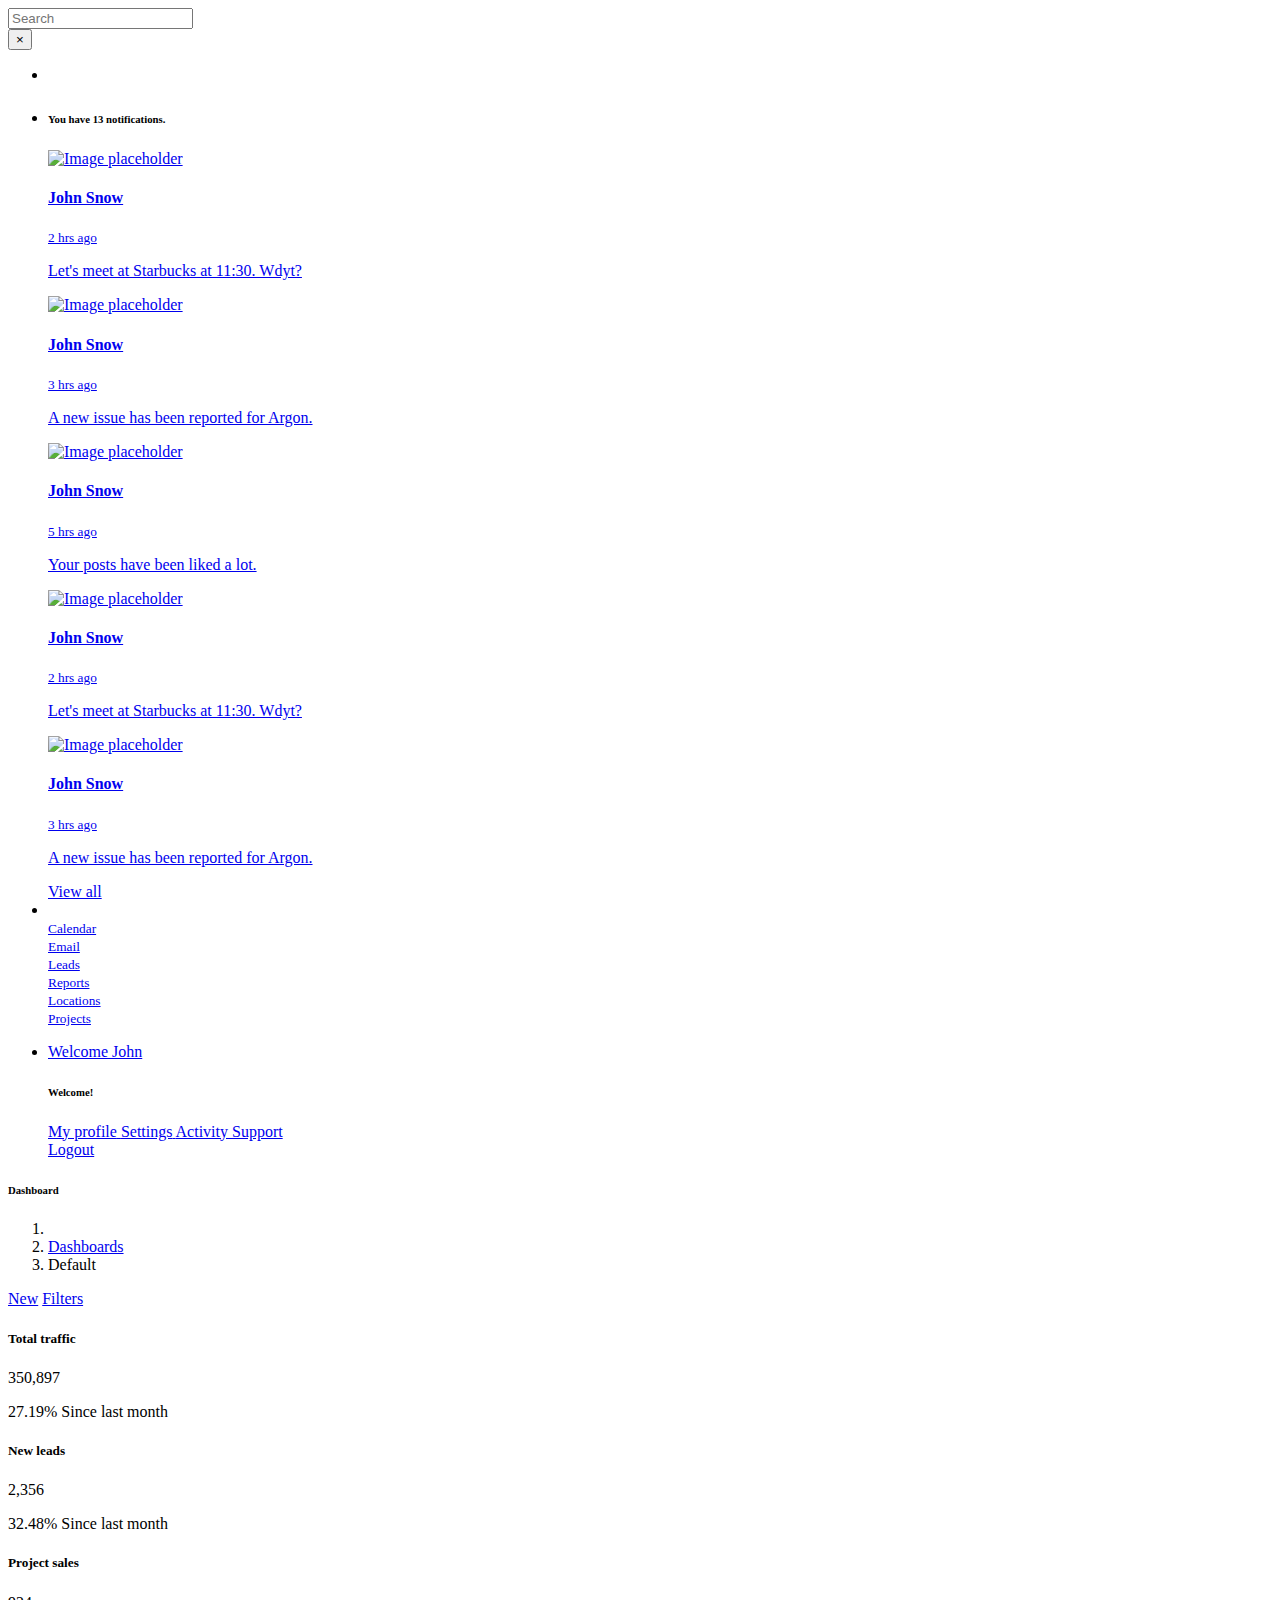
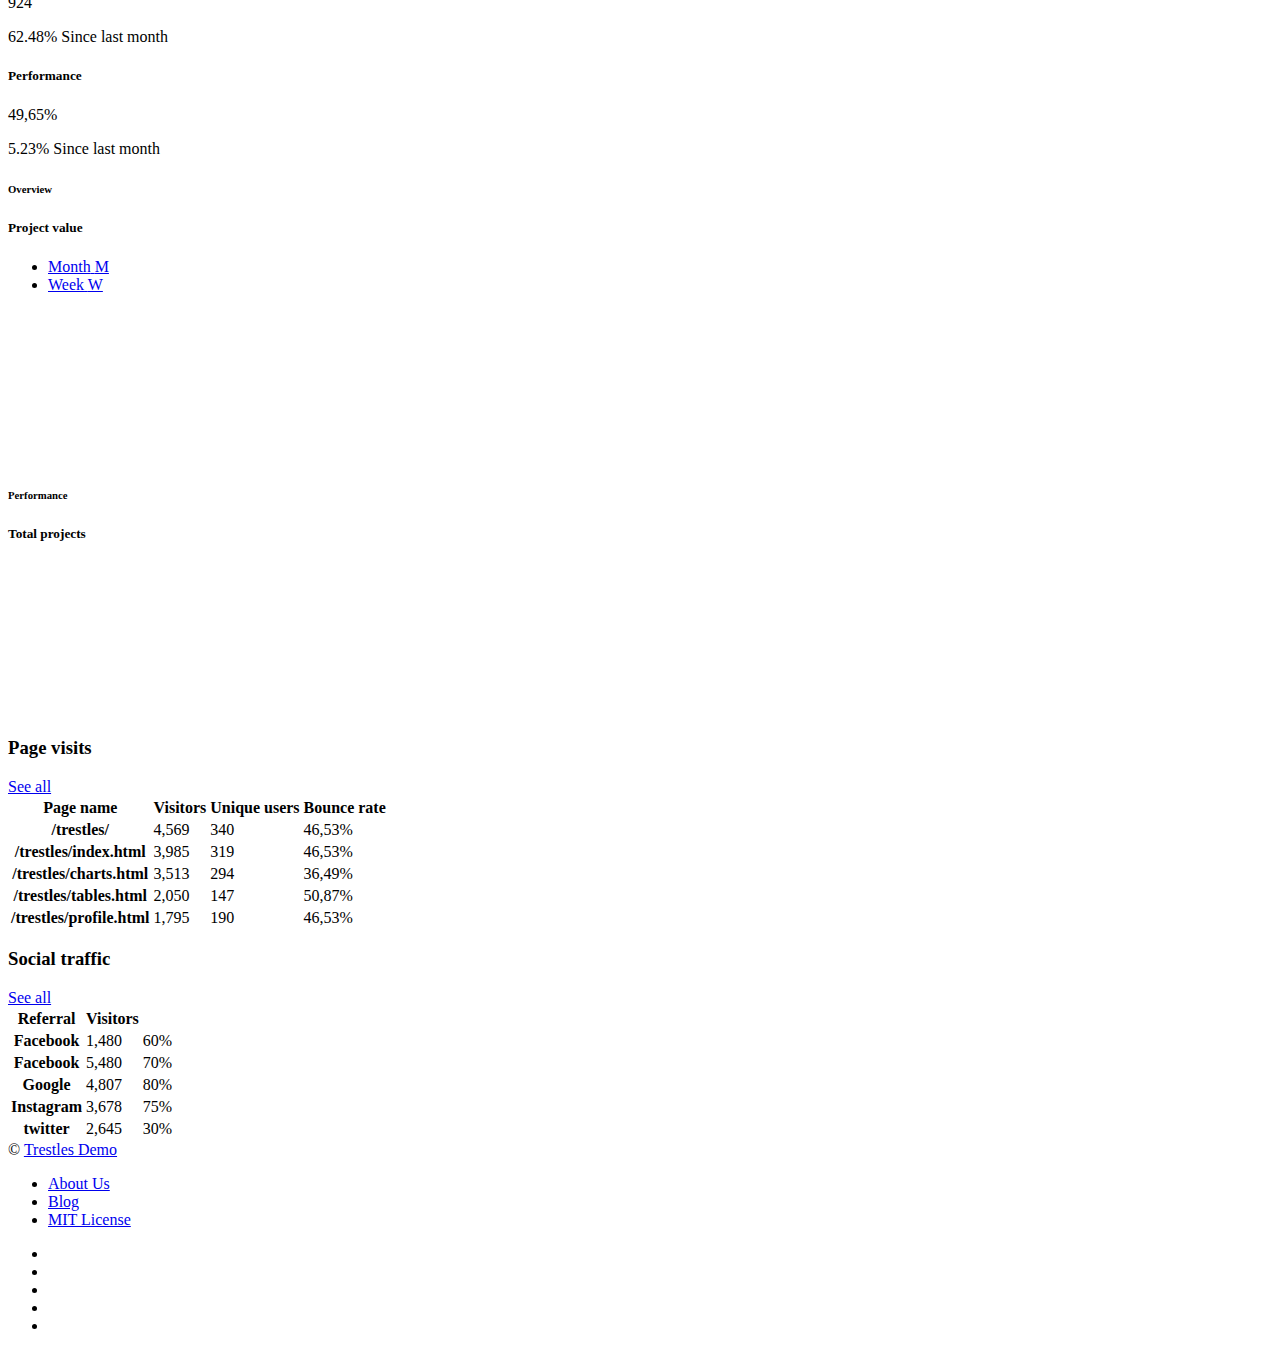
==== dashboard.html @ ab96f649 "master import" ====
<!--
=========================================================

* Go Trestles Product Team!
* First American Demo 
* Product Lunch and Learn 

=========================================================

-->
<!DOCTYPE html>
<html>

<head>
  <meta charset="utf-8">
  <meta name="viewport" content="width=device-width, initial-scale=1, shrink-to-fit=no">
  <meta name="description" content="Dashboard">
  <meta name="author" content="Trestles">
  <title>Trestles Demo</title>
  <!-- Favicon -->
  <link rel="icon" href="assets/img/brand/favicon.png" type="image/png">
  <!-- Fonts -->
  <link rel="stylesheet" href="https://fonts.googleapis.com/css?family=Open+Sans:300,400,600,700">
  <!-- Icons -->
  <link rel="stylesheet" href="assets/vendor/nucleo/css/nucleo.css" type="text/css">
  <link rel="stylesheet" href="assets/vendor/@fortawesome/fontawesome-free/css/all.min.css" type="text/css">
  <!-- Page plugins -->
  <!-- Argon CSS -->
  <link rel="stylesheet" href="assets/css/demo.css" type="text/css">
</head>

<body>
  <!-- Main content -->
  <div class="main-content" id="panel">
    <!-- Topnav -->
    <nav class="navbar navbar-top navbar-expand navbar-dark bg-primary border-bottom">
      <div class="container-fluid">
        <div class="collapse navbar-collapse" id="navbarSupportedContent">
          <!-- Search form -->
          <form class="navbar-search navbar-search-light form-inline mr-sm-3" id="navbar-search-main">
            <div class="form-group mb-0">
              <div class="input-group input-group-alternative input-group-merge">
                <div class="input-group-prepend">
                  <span class="input-group-text"><i class="fas fa-search"></i></span>
                </div>
                <input class="form-control" placeholder="Search" type="text">
              </div>
            </div>
            <button type="button" class="close" data-action="search-close" data-target="#navbar-search-main" aria-label="Close">
              <span aria-hidden="true">×</span>
            </button>
          </form>
          <!-- Navbar links -->
          <ul class="navbar-nav align-items-center  ml-md-auto ">

            <li class="nav-item d-sm-none">
              <a class="nav-link" href="#" data-action="search-show" data-target="#navbar-search-main">
                <i class="fas fa-search"></i>
              </a>
            </li>
            <li class="nav-item dropdown">
              <a class="nav-link" href="#" role="button" data-toggle="dropdown" aria-haspopup="true" aria-expanded="false">
                <i class="ni ni-bell-55"></i>
              </a>
              <div class="dropdown-menu dropdown-menu-xl  dropdown-menu-right  py-0 overflow-hidden">
                <!-- Dropdown header -->
                <div class="px-3 py-3">
                  <h6 class="text-sm text-muted m-0">You have <strong class="text-primary">13</strong> notifications.</h6>
                </div>
                <!-- List group -->
                <div class="list-group list-group-flush">
                  <a href="#!" class="list-group-item list-group-item-action">
                    <div class="row align-items-center">
                      <div class="col-auto">
                        <!-- Avatar -->
                        <img alt="Image placeholder" src="assets/img/theme/team-1.jpg" class="avatar rounded-circle">
                      </div>
                      <div class="col ml--2">
                        <div class="d-flex justify-content-between align-items-center">
                          <div>
                            <h4 class="mb-0 text-sm">John Snow</h4>
                          </div>
                          <div class="text-right text-muted">
                            <small>2 hrs ago</small>
                          </div>
                        </div>
                        <p class="text-sm mb-0">Let's meet at Starbucks at 11:30. Wdyt?</p>
                      </div>
                    </div>
                  </a>
                  <a href="#!" class="list-group-item list-group-item-action">
                    <div class="row align-items-center">
                      <div class="col-auto">
                        <!-- Avatar -->
                        <img alt="Image placeholder" src="assets/img/theme/team-2.jpg" class="avatar rounded-circle">
                      </div>
                      <div class="col ml--2">
                        <div class="d-flex justify-content-between align-items-center">
                          <div>
                            <h4 class="mb-0 text-sm">John Snow</h4>
                          </div>
                          <div class="text-right text-muted">
                            <small>3 hrs ago</small>
                          </div>
                        </div>
                        <p class="text-sm mb-0">A new issue has been reported for Argon.</p>
                      </div>
                    </div>
                  </a>
                  <a href="#!" class="list-group-item list-group-item-action">
                    <div class="row align-items-center">
                      <div class="col-auto">
                        <!-- Avatar -->
                        <img alt="Image placeholder" src="assets/img/theme/team-3.jpg" class="avatar rounded-circle">
                      </div>
                      <div class="col ml--2">
                        <div class="d-flex justify-content-between align-items-center">
                          <div>
                            <h4 class="mb-0 text-sm">John Snow</h4>
                          </div>
                          <div class="text-right text-muted">
                            <small>5 hrs ago</small>
                          </div>
                        </div>
                        <p class="text-sm mb-0">Your posts have been liked a lot.</p>
                      </div>
                    </div>
                  </a>
                  <a href="#!" class="list-group-item list-group-item-action">
                    <div class="row align-items-center">
                      <div class="col-auto">
                        <!-- Avatar -->
                        <img alt="Image placeholder" src="assets/img/theme/team-4.jpg" class="avatar rounded-circle">
                      </div>
                      <div class="col ml--2">
                        <div class="d-flex justify-content-between align-items-center">
                          <div>
                            <h4 class="mb-0 text-sm">John Snow</h4>
                          </div>
                          <div class="text-right text-muted">
                            <small>2 hrs ago</small>
                          </div>
                        </div>
                        <p class="text-sm mb-0">Let's meet at Starbucks at 11:30. Wdyt?</p>
                      </div>
                    </div>
                  </a>
                  <a href="#!" class="list-group-item list-group-item-action">
                    <div class="row align-items-center">
                      <div class="col-auto">
                        <!-- Avatar -->
                        <img alt="Image placeholder" src="assets/img/theme/team-5.jpg" class="avatar rounded-circle">
                      </div>
                      <div class="col ml--2">
                        <div class="d-flex justify-content-between align-items-center">
                          <div>
                            <h4 class="mb-0 text-sm">John Snow</h4>
                          </div>
                          <div class="text-right text-muted">
                            <small>3 hrs ago</small>
                          </div>
                        </div>
                        <p class="text-sm mb-0">A new issue has been reported for Argon.</p>
                      </div>
                    </div>
                  </a>
                </div>
                <!-- View all -->
                <a href="#!" class="dropdown-item text-center text-primary font-weight-bold py-3">View all</a>
              </div>
            </li>
            <li class="nav-item dropdown">
              <a class="nav-link" href="#" role="button" data-toggle="dropdown" aria-haspopup="true" aria-expanded="false">
                <i class="ni ni-ungroup"></i>
              </a>
              <div class="dropdown-menu dropdown-menu-lg dropdown-menu-dark bg-default  dropdown-menu-right ">
                <div class="row shortcuts px-4">
                  <a href="#!" class="col-4 shortcut-item">
                    <span class="shortcut-media avatar rounded-circle bg-gradient-red">
                      <i class="ni ni-calendar-grid-58"></i>
                    </span>
                    <br>
                    <small>Calendar</small>
                  </a>
                  <a href="#!" class="col-4 shortcut-item">
                    <span class="shortcut-media avatar rounded-circle bg-gradient-orange">
                      <i class="ni ni-email-83"></i>
                    </span>
                    <br>
                    <small>Email</small>
                  </a>
                  <a href="#!" class="col-4 shortcut-item">
                    <span class="shortcut-media avatar rounded-circle bg-gradient-info">
                      <i class="ni ni-send"></i>
                    </span>
                    <br>
                    <small>Leads</small>
                  </a>
                  <a href="#!" class="col-4 shortcut-item">
                    <span class="shortcut-media avatar rounded-circle bg-gradient-green">
                      <i class="ni ni-books"></i>
                    </span>
                    <br>
                    <small>Reports</small>
                  </a>
                  <a href="#!" class="col-4 shortcut-item">
                    <span class="shortcut-media avatar rounded-circle bg-gradient-purple">
                      <i class="ni ni-pin-3"></i>
                    </span>
                    <br>
                    <small>Locations</small>
                  </a>
                  <a href="#!" class="col-4 shortcut-item">
                    <span class="shortcut-media avatar rounded-circle bg-gradient-yellow">
                      <i class="ni ni-bullet-list-67"></i>
                    </span>
                    <br>
                    <small>Projects</small>
                  </a>
                </div>
              </div>
            </li>
          </ul>
          <ul class="navbar-nav align-items-center  ml-auto ml-md-0 ">
            <li class="nav-item dropdown">
              <a class="nav-link pr-0" href="#" role="button" data-toggle="dropdown" aria-haspopup="true" aria-expanded="false">
                <div class="media align-items-center">
                  <i class="fa fa-user" aria-hidden="true"></i>
                  <div class="media-body  ml-2  d-none d-lg-block">
                    <span class="mb-0 text-sm  font-weight-bold">Welcome John</span>
                  </div>
                </div>
              </a>
              <div class="dropdown-menu  dropdown-menu-right ">
                <div class="dropdown-header noti-title">
                  <h6 class="text-overflow m-0">Welcome!</h6>
                </div>
                <a href="#!" class="dropdown-item">
                  <i class="ni ni-single-02"></i>
                  <span>My profile</span>
                </a>
                <a href="#!" class="dropdown-item">
                  <i class="ni ni-settings-gear-65"></i>
                  <span>Settings</span>
                </a>
                <a href="#!" class="dropdown-item">
                  <i class="ni ni-calendar-grid-58"></i>
                  <span>Activity</span>
                </a>
                <a href="#!" class="dropdown-item">
                  <i class="ni ni-support-16"></i>
                  <span>Support</span>
                </a>
                <div class="dropdown-divider"></div>
                <a href="#!" class="dropdown-item">
                  <i class="ni ni-user-run"></i>
                  <span onclick="window.location.href='index.html'">Logout</span>
                </a>
              </div>
            </li>
          </ul>
        </div>
      </div>
    </nav>
    <!-- Header -->
    <!-- Header -->
    <div class="header bg-primary pb-6">
      <div class="container-fluid">
        <div class="header-body">
          <div class="row align-items-center py-4">
            <div class="col-lg-6 col-7">
              <h6 class="h2 text-white d-inline-block mb-0">Dashboard</h6>
              <nav aria-label="breadcrumb" class="d-none d-md-inline-block ml-md-4">
                <ol class="breadcrumb breadcrumb-links breadcrumb-dark">
                  <li class="breadcrumb-item"><a href="#"><i class="fas fa-home"></i></a></li>
                  <li class="breadcrumb-item"><a href="#">Dashboards</a></li>
                  <li class="breadcrumb-item active" aria-current="page">Default</li>
                </ol>
              </nav>
            </div>
            <div class="col-lg-6 col-5 text-right">
              <a href="#" class="btn btn-sm btn-neutral">New</a>
              <a href="#" class="btn btn-sm btn-neutral">Filters</a>
            </div>
          </div>
          <!-- Card stats -->
          <div class="row">
            <div class="col-xl-3 col-md-6">
              <div class="card card-stats">
                <!-- Card body -->
                <div class="card-body">
                  <div class="row">
                    <div class="col">
                      <h5 class="card-title text-uppercase text-muted mb-0">Total traffic</h5>
                      <span class="h2 font-weight-bold mb-0">350,897</span>
                    </div>
                    <div class="col-auto">
                      <div class="icon icon-shape bg-gradient-red text-white rounded-circle shadow">
                        <i class="ni ni-active-40"></i>
                      </div>
                    </div>
                  </div>
                  <p class="mt-3 mb-0 text-sm">
                    <span class="text-success mr-2"><i class="fa fa-arrow-up"></i> 27.19%</span>
                    <span class="text-nowrap">Since last month</span>
                  </p>
                </div>
              </div>
            </div>
            <div class="col-xl-3 col-md-6">
              <div class="card card-stats">
                <!-- Card body -->
                <div class="card-body">
                  <div class="row">
                    <div class="col">
                      <h5 class="card-title text-uppercase text-muted mb-0">New leads</h5>
                      <span class="h2 font-weight-bold mb-0">2,356</span>
                    </div>
                    <div class="col-auto">
                      <div class="icon icon-shape bg-gradient-orange text-white rounded-circle shadow">
                        <i class="ni ni-chart-pie-35"></i>
                      </div>
                    </div>
                  </div>
                  <p class="mt-3 mb-0 text-sm">
                    <span class="text-success mr-2"><i class="fa fa-arrow-up"></i> 32.48%</span>
                    <span class="text-nowrap">Since last month</span>
                  </p>
                </div>
              </div>
            </div>
            <div class="col-xl-3 col-md-6">
              <div class="card card-stats">
                <!-- Card body -->
                <div class="card-body">
                  <div class="row">
                    <div class="col">
                      <h5 class="card-title text-uppercase text-muted mb-0">Project sales</h5>
                      <span class="h2 font-weight-bold mb-0">924</span>
                    </div>
                    <div class="col-auto">
                      <div class="icon icon-shape bg-gradient-green text-white rounded-circle shadow">
                        <i class="ni ni-money-coins"></i>
                      </div>
                    </div>
                  </div>
                  <p class="mt-3 mb-0 text-sm">
                    <span class="text-success mr-2"><i class="fa fa-arrow-up"></i> 62.48%</span>
                    <span class="text-nowrap">Since last month</span>
                  </p>
                </div>
              </div>
            </div>
            <div class="col-xl-3 col-md-6">
              <div class="card card-stats">
                <!-- Card body -->
                <div class="card-body">
                  <div class="row">
                    <div class="col">
                      <h5 class="card-title text-uppercase text-muted mb-0">Performance</h5>
                      <span class="h2 font-weight-bold mb-0">49,65%</span>
                    </div>
                    <div class="col-auto">
                      <div class="icon icon-shape bg-gradient-info text-white rounded-circle shadow">
                        <i class="ni ni-chart-bar-32"></i>
                      </div>
                    </div>
                  </div>
                  <p class="mt-3 mb-0 text-sm">
                    <span class="text-success mr-2"><i class="fa fa-arrow-up"></i> 5.23%</span>
                    <span class="text-nowrap">Since last month</span>
                  </p>
                </div>
              </div>
            </div>
          </div>
        </div>
      </div>
    </div>
    <!-- Page content -->
    <div class="container-fluid mt--6">
      <div class="row">
        <div class="col-xl-8">
          <div class="card bg-default">
            <div class="card-header bg-transparent">
              <div class="row align-items-center">
                <div class="col">
                  <h6 class="text-light text-uppercase ls-1 mb-1">Overview</h6>
                  <h5 class="h3 text-white mb-0">Project value</h5>
                </div>
                <div class="col">
                  <ul class="nav nav-pills justify-content-end">
                    <li class="nav-item mr-2 mr-md-0" data-toggle="chart" data-target="#chart-sales-dark" data-update='{"data":{"datasets":[{"data":[0, 20, 10, 30, 15, 40, 20, 60, 60]}]}}' data-prefix="$" data-suffix="k">
                      <a href="#" class="nav-link py-2 px-3 active" data-toggle="tab">
                        <span class="d-none d-md-block">Month</span>
                        <span class="d-md-none">M</span>
                      </a>
                    </li>
                    <li class="nav-item" data-toggle="chart" data-target="#chart-sales-dark" data-update='{"data":{"datasets":[{"data":[0, 20, 5, 25, 10, 30, 15, 40, 40]}]}}' data-prefix="$" data-suffix="k">
                      <a href="#" class="nav-link py-2 px-3" data-toggle="tab">
                        <span class="d-none d-md-block">Week</span>
                        <span class="d-md-none">W</span>
                      </a>
                    </li>
                  </ul>
                </div>
              </div>
            </div>
            <div class="card-body">
              <!-- Chart -->
              <div class="chart">
                <!-- Chart wrapper -->
                <canvas id="chart-sales-dark" class="chart-canvas"></canvas>
              </div>
            </div>
          </div>
        </div>
        <div class="col-xl-4">
          <div class="card">
            <div class="card-header bg-transparent">
              <div class="row align-items-center">
                <div class="col">
                  <h6 class="text-uppercase text-muted ls-1 mb-1">Performance</h6>
                  <h5 class="h3 mb-0">Total projects</h5>
                </div>
              </div>
            </div>
            <div class="card-body">
              <!-- Chart -->
              <div class="chart">
                <canvas id="chart-bars" class="chart-canvas"></canvas>
              </div>
            </div>
          </div>
        </div>
      </div>
      <div class="row">
        <div class="col-xl-8">
          <div class="card">
            <div class="card-header border-0">
              <div class="row align-items-center">
                <div class="col">
                  <h3 class="mb-0">Page visits</h3>
                </div>
                <div class="col text-right">
                  <a href="#!" class="btn btn-sm btn-primary">See all</a>
                </div>
              </div>
            </div>
            <div class="table-responsive">
              <!-- Projects table -->
              <table class="table align-items-center table-flush">
                <thead class="thead-light">
                  <tr>
                    <th scope="col">Page name</th>
                    <th scope="col">Visitors</th>
                    <th scope="col">Unique users</th>
                    <th scope="col">Bounce rate</th>
                  </tr>
                </thead>
                <tbody>
                  <tr>
                    <th scope="row">
                      /trestles/
                    </th>
                    <td>
                      4,569
                    </td>
                    <td>
                      340
                    </td>
                    <td>
                      <i class="fas fa-arrow-up text-success mr-3"></i> 46,53%
                    </td>
                  </tr>
                  <tr>
                    <th scope="row">
                      /trestles/index.html
                    </th>
                    <td>
                      3,985
                    </td>
                    <td>
                      319
                    </td>
                    <td>
                      <i class="fas fa-arrow-down text-warning mr-3"></i> 46,53%
                    </td>
                  </tr>
                  <tr>
                    <th scope="row">
                      /trestles/charts.html
                    </th>
                    <td>
                      3,513
                    </td>
                    <td>
                      294
                    </td>
                    <td>
                      <i class="fas fa-arrow-down text-warning mr-3"></i> 36,49%
                    </td>
                  </tr>
                  <tr>
                    <th scope="row">
                      /trestles/tables.html
                    </th>
                    <td>
                      2,050
                    </td>
                    <td>
                      147
                    </td>
                    <td>
                      <i class="fas fa-arrow-up text-success mr-3"></i> 50,87%
                    </td>
                  </tr>
                  <tr>
                    <th scope="row">
                      /trestles/profile.html
                    </th>
                    <td>
                      1,795
                    </td>
                    <td>
                      190
                    </td>
                    <td>
                      <i class="fas fa-arrow-down text-danger mr-3"></i> 46,53%
                    </td>
                  </tr>
                </tbody>
              </table>
            </div>
          </div>
        </div>
        <div class="col-xl-4">
          <div class="card">
            <div class="card-header border-0">
              <div class="row align-items-center">
                <div class="col">
                  <h3 class="mb-0">Social traffic</h3>
                </div>
                <div class="col text-right">
                  <a href="#!" class="btn btn-sm btn-primary">See all</a>
                </div>
              </div>
            </div>
            <div class="table-responsive">
              <!-- Projects table -->
              <table class="table align-items-center table-flush">
                <thead class="thead-light">
                  <tr>
                    <th scope="col">Referral</th>
                    <th scope="col">Visitors</th>
                    <th scope="col"></th>
                  </tr>
                </thead>
                <tbody>
                  <tr>
                    <th scope="row">
                      Facebook
                    </th>
                    <td>
                      1,480
                    </td>
                    <td>
                      <div class="d-flex align-items-center">
                        <span class="mr-2">60%</span>
                        <div>
                          <div class="progress">
                            <div class="progress-bar bg-gradient-danger" role="progressbar" aria-valuenow="60" aria-valuemin="0" aria-valuemax="100" style="width: 60%;"></div>
                          </div>
                        </div>
                      </div>
                    </td>
                  </tr>
                  <tr>
                    <th scope="row">
                      Facebook
                    </th>
                    <td>
                      5,480
                    </td>
                    <td>
                      <div class="d-flex align-items-center">
                        <span class="mr-2">70%</span>
                        <div>
                          <div class="progress">
                            <div class="progress-bar bg-gradient-success" role="progressbar" aria-valuenow="70" aria-valuemin="0" aria-valuemax="100" style="width: 70%;"></div>
                          </div>
                        </div>
                      </div>
                    </td>
                  </tr>
                  <tr>
                    <th scope="row">
                      Google
                    </th>
                    <td>
                      4,807
                    </td>
                    <td>
                      <div class="d-flex align-items-center">
                        <span class="mr-2">80%</span>
                        <div>
                          <div class="progress">
                            <div class="progress-bar bg-gradient-primary" role="progressbar" aria-valuenow="80" aria-valuemin="0" aria-valuemax="100" style="width: 80%;"></div>
                          </div>
                        </div>
                      </div>
                    </td>
                  </tr>
                  <tr>
                    <th scope="row">
                      Instagram
                    </th>
                    <td>
                      3,678
                    </td>
                    <td>
                      <div class="d-flex align-items-center">
                        <span class="mr-2">75%</span>
                        <div>
                          <div class="progress">
                            <div class="progress-bar bg-gradient-info" role="progressbar" aria-valuenow="75" aria-valuemin="0" aria-valuemax="100" style="width: 75%;"></div>
                          </div>
                        </div>
                      </div>
                    </td>
                  </tr>
                  <tr>
                    <th scope="row">
                      twitter
                    </th>
                    <td>
                      2,645
                    </td>
                    <td>
                      <div class="d-flex align-items-center">
                        <span class="mr-2">30%</span>
                        <div>
                          <div class="progress">
                            <div class="progress-bar bg-gradient-warning" role="progressbar" aria-valuenow="30" aria-valuemin="0" aria-valuemax="100" style="width: 30%;"></div>
                          </div>
                        </div>
                      </div>
                    </td>
                  </tr>
                </tbody>
              </table>
            </div>
          </div>
        </div>
      </div>
      <!-- Footer -->
      <footer class="footer pt-0 pb-7">
        <div class="row align-items-center justify-content-lg-between">
          <div class="col-lg-6">
            <div class="copyright text-center  text-lg-left  text-muted">
              &copy; <a href="#" class="font-weight-bold ml-1" target="_blank">Trestles Demo</a>
            </div>
          </div>
          <div class="col-lg-6">
            <ul class="nav nav-footer justify-content-center justify-content-lg-end">
              <li class="nav-item">
                <a href="#" class="nav-link" target="_blank">About Us</a>
              </li>
              <li class="nav-item">
                <a href="#" class="nav-link" target="_blank">Blog</a>
              </li>
              <li class="nav-item">
                <a href="#" class="nav-link" target="_blank">MIT License</a>
              </li>
            </ul>
          </div>
        </div>
      </footer>
      <!-- Mobile Nav Tabs-->
      <div class="footer-tabs footer-spaces border-top text-center">
        <ul class="nav nav-tabs justify-content-center nav-custom mobile-navi" id="myTab" role="tablist">
            <li class="nav-item">
                <a class="nav-link nav-custom" id="home-tab" data-toggle="tab" href="#home" role="tab" aria-controls="home" aria-selected="false">
                  <i class="ni ni-tv-2 mobile-icon"></i>
                </a>
            </li>
            <li class="nav-item">
                <a class="nav-link nav-custom" id="recurring-tab" data-toggle="tab" href="#recurring" role="tab" aria-controls="recurring" aria-selected="false">
                  <i class="ni ni-chart-pie-35 mobile-icon"></i>
                </a>
            </li>
            <li class="nav-item nav-custom ">
                <a class="nav-link bg-default centerlarge" data-toggle="modal" data-target="#addexpense">
                  <i class="ni ni-email-83 mobile-icon"></i>
                </a>
            </li>
            <li class="nav-item nav-custom">
                <a class="nav-link nav-custom" id="favorite-tab" data-toggle="tab" href="#favorite" role="tab" aria-controls="favorite" aria-selected="false">
                  <i class="ni ni-calendar-grid-58 mobile-icon"></i>
                </a>
            </li>
            <li class="nav-item nav-custom">
                <a class="nav-link nav-custom" id="profile-tab" data-toggle="tab" href="#profile" role="tab" aria-controls="profile" aria-selected="false">
                  <i class="ni ni-chart-bar-32 mobile-icon"></i>
                </a>
            </li>
        </ul>
    </div>
    </div>
  </div>
  <!-- Argon Scripts -->
  <!-- Core -->
  <script src="assets/vendor/jquery/dist/jquery.min.js"></script>
  <script src="assets/vendor/bootstrap/dist/js/bootstrap.bundle.min.js"></script>
  <script src="assets/vendor/js-cookie/js.cookie.js"></script>
  <script src="assets/vendor/jquery.scrollbar/jquery.scrollbar.min.js"></script>
  <script src="assets/vendor/jquery-scroll-lock/dist/jquery-scrollLock.min.js"></script>
  <!-- Optional JS -->
  <script src="assets/vendor/chart.js/dist/Chart.min.js"></script>
  <script src="assets/vendor/chart.js/dist/Chart.extension.js"></script>
  <!-- Argon JS -->
  <script src="assets/js/demo.js"></script>
</body>

</html>
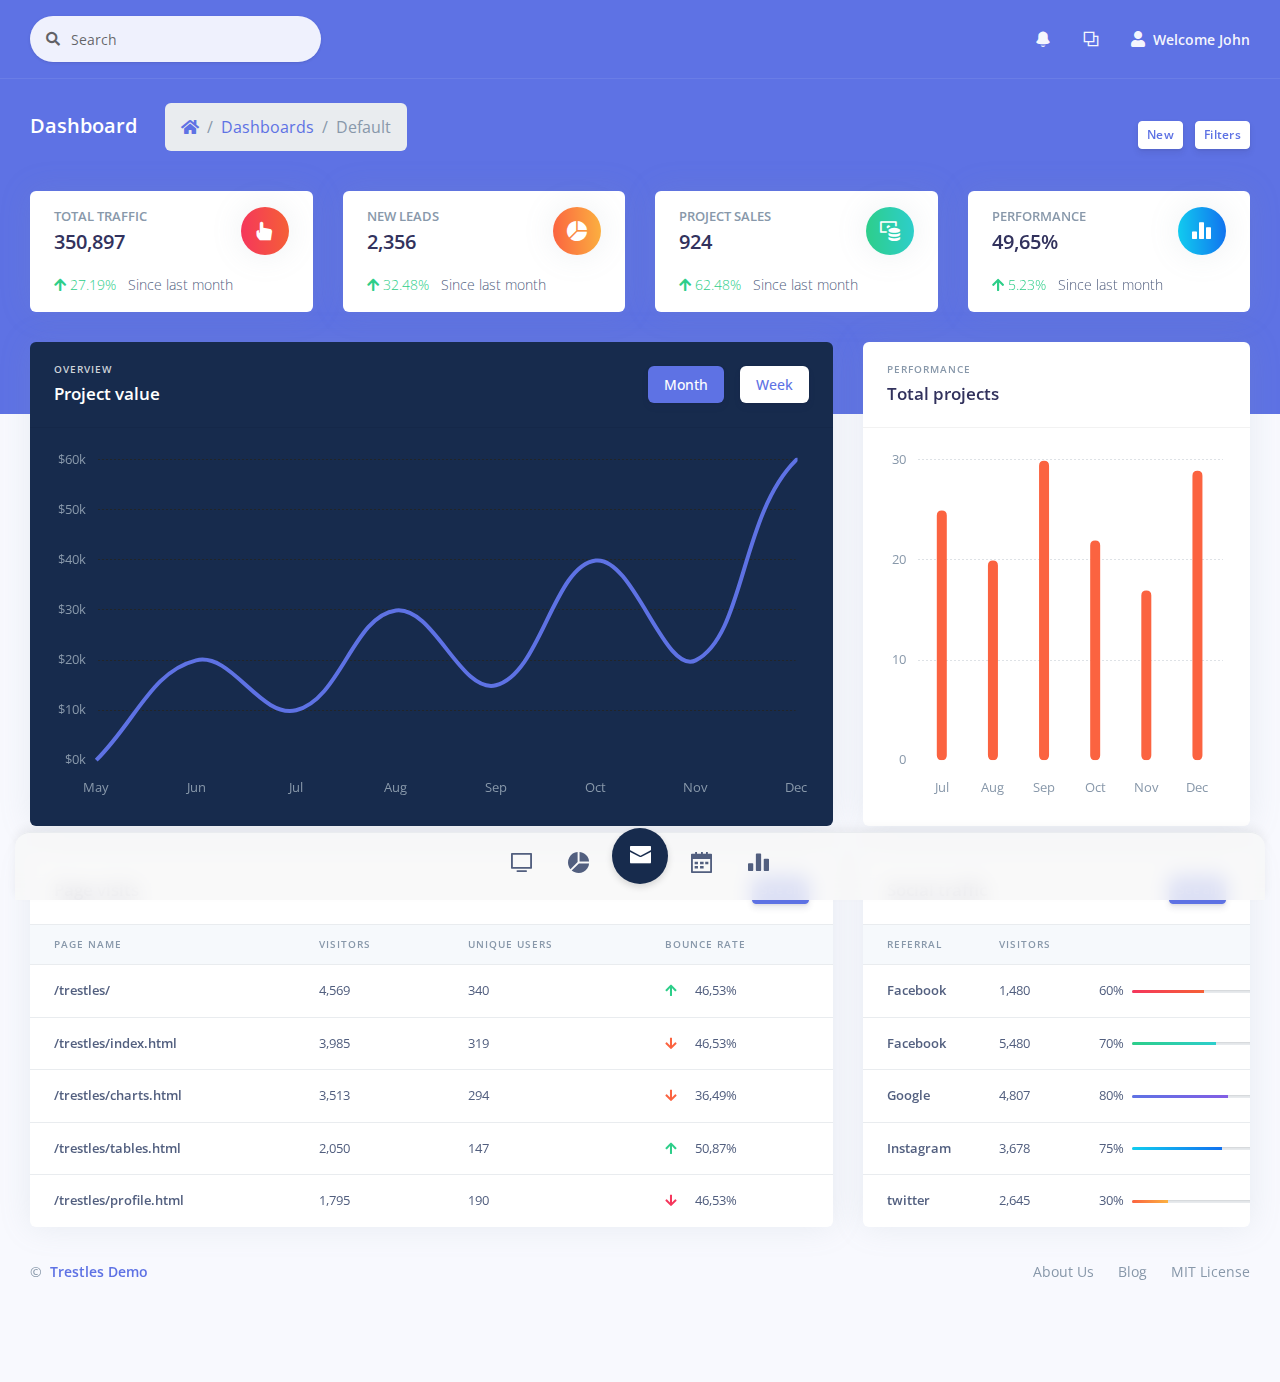
==== commit e3d8e767: "more edits" ====
--- a/dashboard.html
+++ b/dashboard.html
@@ -25,7 +25,7 @@
   <link rel="stylesheet" href="assets/vendor/nucleo/css/nucleo.css" type="text/css">
   <link rel="stylesheet" href="assets/vendor/@fortawesome/fontawesome-free/css/all.min.css" type="text/css">
   <!-- Page plugins -->
-  <!-- Argon CSS -->
+  <!-- CSS -->
   <link rel="stylesheet" href="assets/css/demo.css" type="text/css">
 </head>
 
@@ -103,7 +103,7 @@
                             <small>3 hrs ago</small>
                           </div>
                         </div>
-                        <p class="text-sm mb-0">A new issue has been reported for Argon.</p>
+                        <p class="text-sm mb-0">A new issue has been reported.</p>
                       </div>
                     </div>
                   </a>
@@ -160,7 +160,7 @@
                             <small>3 hrs ago</small>
                           </div>
                         </div>
-                        <p class="text-sm mb-0">A new issue has been reported for Argon.</p>
+                        <p class="text-sm mb-0">A new issue has been reported.</p>
                       </div>
                     </div>
                   </a>
@@ -708,7 +708,7 @@
     </div>
     </div>
   </div>
-  <!-- Argon Scripts -->
+  <!-- Scripts -->
   <!-- Core -->
   <script src="assets/vendor/jquery/dist/jquery.min.js"></script>
   <script src="assets/vendor/bootstrap/dist/js/bootstrap.bundle.min.js"></script>
@@ -718,7 +718,7 @@
   <!-- Optional JS -->
   <script src="assets/vendor/chart.js/dist/Chart.min.js"></script>
   <script src="assets/vendor/chart.js/dist/Chart.extension.js"></script>
-  <!-- Argon JS -->
+  <!-- JS -->
   <script src="assets/js/demo.js"></script>
 </body>
 
--- a/assets/vendor/nucleo/css/nucleo.css
+++ b/assets/vendor/nucleo/css/nucleo.css
@@ -0,0 +1,572 @@
+/*--------------------------------
+
+hermes-dashboard-icons Web Font - built using nucleoapp.com
+License - nucleoapp.com/license/
+
+-------------------------------- */
+@font-face {
+  font-family: 'NucleoIcons';
+  src: url('../fonts/nucleo-icons.eot');
+  src: url('../fonts/nucleo-icons.eot') format('embedded-opentype'), url('../fonts/nucleo-icons.woff2') format('woff2'), url('../fonts/nucleo-icons.woff') format('woff'), url('../fonts/nucleo-icons.ttf') format('truetype'), url('../fonts/nucleo-icons.svg') format('svg');
+  font-weight: normal;
+  font-style: normal;
+}
+/*------------------------
+    base class definition
+-------------------------*/
+.ni {
+  display: inline-block;
+  font: normal normal normal 14px/1 NucleoIcons;
+  font-size: inherit;
+  text-rendering: auto;
+  -webkit-font-smoothing: antialiased;
+  -moz-osx-font-smoothing: grayscale;
+}
+/*------------------------
+  change icon size
+-------------------------*/
+.ni-lg {
+  font-size: 1.33333333em;
+  line-height: 0.75em;
+  vertical-align: -15%;
+}
+.ni-2x {
+  font-size: 2em;
+}
+.ni-3x {
+  font-size: 3em;
+}
+.ni-4x {
+  font-size: 4em;
+}
+.ni-5x {
+  font-size: 5em;
+}
+
+/*----------------------------------
+  add a square/circle background
+-----------------------------------*/
+.ni.square,
+.ni.circle {
+  padding: 0.33333333em;
+  vertical-align: -16%;
+  background-color: #eee;
+}
+.ni.circle {
+  border-radius: 50%;
+}
+/*------------------------
+  list icons
+-------------------------*/
+.ni-ul {
+  padding-left: 0;
+  margin-left: 2.14285714em;
+  list-style-type: none;
+}
+.ni-ul > li {
+  position: relative;
+}
+.ni-ul > li > .ni {
+  position: absolute;
+  left: -1.57142857em;
+  top: 0.14285714em;
+  text-align: center;
+}
+.ni-ul > li > .ni.lg {
+  top: 0;
+  left: -1.35714286em;
+}
+.ni-ul > li > .ni.circle,
+.ni-ul > li > .ni.square {
+  top: -0.19047619em;
+  left: -1.9047619em;
+}
+/*------------------------
+  spinning icons
+-------------------------*/
+.ni.spin {
+  -webkit-animation: nc-spin 2s infinite linear;
+  -moz-animation: nc-spin 2s infinite linear;
+  animation: nc-spin 2s infinite linear;
+}
+@-webkit-keyframes nc-spin {
+  0% {
+    -webkit-transform: rotate(0deg);
+  }
+  100% {
+    -webkit-transform: rotate(360deg);
+  }
+}
+@-moz-keyframes nc-spin {
+  0% {
+    -moz-transform: rotate(0deg);
+  }
+  100% {
+    -moz-transform: rotate(360deg);
+  }
+}
+@keyframes nc-spin {
+  0% {
+    -webkit-transform: rotate(0deg);
+    -moz-transform: rotate(0deg);
+    -ms-transform: rotate(0deg);
+    -o-transform: rotate(0deg);
+    transform: rotate(0deg);
+  }
+  100% {
+    -webkit-transform: rotate(360deg);
+    -moz-transform: rotate(360deg);
+    -ms-transform: rotate(360deg);
+    -o-transform: rotate(360deg);
+    transform: rotate(360deg);
+  }
+}
+/*------------------------
+  rotated/flipped icons
+-------------------------*/
+.ni.rotate-90 {
+  filter: progid:DXImageTransform.Microsoft.BasicImage(rotation=1);
+  -webkit-transform: rotate(90deg);
+  -moz-transform: rotate(90deg);
+  -ms-transform: rotate(90deg);
+  -o-transform: rotate(90deg);
+  transform: rotate(90deg);
+}
+.ni.rotate-180 {
+  filter: progid:DXImageTransform.Microsoft.BasicImage(rotation=2);
+  -webkit-transform: rotate(180deg);
+  -moz-transform: rotate(180deg);
+  -ms-transform: rotate(180deg);
+  -o-transform: rotate(180deg);
+  transform: rotate(180deg);
+}
+.ni.rotate-270 {
+  filter: progid:DXImageTransform.Microsoft.BasicImage(rotation=3);
+  -webkit-transform: rotate(270deg);
+  -moz-transform: rotate(270deg);
+  -ms-transform: rotate(270deg);
+  -o-transform: rotate(270deg);
+  transform: rotate(270deg);
+}
+.ni.flip-y {
+  filter: progid:DXImageTransform.Microsoft.BasicImage(rotation=0);
+  -webkit-transform: scale(-1, 1);
+  -moz-transform: scale(-1, 1);
+  -ms-transform: scale(-1, 1);
+  -o-transform: scale(-1, 1);
+  transform: scale(-1, 1);
+}
+.ni.flip-x {
+  filter: progid:DXImageTransform.Microsoft.BasicImage(rotation=2);
+  -webkit-transform: scale(1, -1);
+  -moz-transform: scale(1, -1);
+  -ms-transform: scale(1, -1);
+  -o-transform: scale(1, -1);
+  transform: scale(1, -1);
+}
+/*------------------------
+    font icons
+-------------------------*/
+
+.ni-active-40::before {
+    content: "\ea02";
+}
+
+.ni-air-baloon::before {
+    content: "\ea03";
+}
+
+.ni-album-2::before {
+    content: "\ea04";
+}
+
+.ni-align-center::before {
+    content: "\ea05";
+}
+
+.ni-align-left-2::before {
+    content: "\ea06";
+}
+
+.ni-ambulance::before {
+    content: "\ea07";
+}
+
+.ni-app::before {
+    content: "\ea08";
+}
+
+.ni-archive-2::before {
+    content: "\ea09";
+}
+
+.ni-atom::before {
+    content: "\ea0a";
+}
+
+.ni-badge::before {
+    content: "\ea0b";
+}
+
+.ni-bag-17::before {
+    content: "\ea0c";
+}
+
+.ni-basket::before {
+    content: "\ea0d";
+}
+
+.ni-bell-55::before {
+    content: "\ea0e";
+}
+
+.ni-bold-down::before {
+    content: "\ea0f";
+}
+
+.ni-bold-left::before {
+    content: "\ea10";
+}
+
+.ni-bold-right::before {
+    content: "\ea11";
+}
+
+.ni-bold-up::before {
+    content: "\ea12";
+}
+
+.ni-bold::before {
+    content: "\ea13";
+}
+
+.ni-book-bookmark::before {
+    content: "\ea14";
+}
+
+.ni-books::before {
+    content: "\ea15";
+}
+
+.ni-box-2::before {
+    content: "\ea16";
+}
+
+.ni-briefcase-24::before {
+    content: "\ea17";
+}
+
+.ni-building::before {
+    content: "\ea18";
+}
+
+.ni-bulb-61::before {
+    content: "\ea19";
+}
+
+.ni-bullet-list-67::before {
+    content: "\ea1a";
+}
+
+.ni-bus-front-12::before {
+    content: "\ea1b";
+}
+
+.ni-button-pause::before {
+    content: "\ea1c";
+}
+
+.ni-button-play::before {
+    content: "\ea1d";
+}
+
+.ni-button-power::before {
+    content: "\ea1e";
+}
+
+.ni-calendar-grid-58::before {
+    content: "\ea1f";
+}
+
+.ni-camera-compact::before {
+    content: "\ea20";
+}
+
+.ni-caps-small::before {
+    content: "\ea21";
+}
+
+.ni-cart::before {
+    content: "\ea22";
+}
+
+.ni-chart-bar-32::before {
+    content: "\ea23";
+}
+
+.ni-chart-pie-35::before {
+    content: "\ea24";
+}
+
+.ni-chat-round::before {
+    content: "\ea25";
+}
+
+.ni-check-bold::before {
+    content: "\ea26";
+}
+
+.ni-circle-08::before {
+    content: "\ea27";
+}
+
+.ni-cloud-download-95::before {
+    content: "\ea28";
+}
+
+.ni-cloud-upload-96::before {
+    content: "\ea29";
+}
+
+.ni-compass-04::before {
+    content: "\ea2a";
+}
+
+.ni-controller::before {
+    content: "\ea2b";
+}
+
+.ni-credit-card::before {
+    content: "\ea2c";
+}
+
+.ni-curved-next::before {
+    content: "\ea2d";
+}
+
+.ni-delivery-fast::before {
+    content: "\ea2e";
+}
+
+.ni-diamond::before {
+    content: "\ea2f";
+}
+
+.ni-email-83::before {
+    content: "\ea30";
+}
+
+.ni-fat-add::before {
+    content: "\ea31";
+}
+
+.ni-fat-delete::before {
+    content: "\ea32";
+}
+
+.ni-fat-remove::before {
+    content: "\ea33";
+}
+
+.ni-favourite-28::before {
+    content: "\ea34";
+}
+
+.ni-folder-17::before {
+    content: "\ea35";
+}
+
+.ni-glasses-2::before {
+    content: "\ea36";
+}
+
+.ni-hat-3::before {
+    content: "\ea37";
+}
+
+.ni-headphones::before {
+    content: "\ea38";
+}
+
+.ni-html5::before {
+    content: "\ea39";
+}
+
+.ni-istanbul::before {
+    content: "\ea3a";
+}
+
+.ni-key-25::before {
+    content: "\ea3b";
+}
+
+.ni-laptop::before {
+    content: "\ea3c";
+}
+
+.ni-like-2::before {
+    content: "\ea3d";
+}
+
+.ni-lock-circle-open::before {
+    content: "\ea3e";
+}
+
+.ni-map-big::before {
+    content: "\ea3f";
+}
+
+.ni-mobile-button::before {
+    content: "\ea40";
+}
+
+.ni-money-coins::before {
+    content: "\ea41";
+}
+
+.ni-note-03::before {
+    content: "\ea42";
+}
+
+.ni-notification-70::before {
+    content: "\ea43";
+}
+
+.ni-palette::before {
+    content: "\ea44";
+}
+
+.ni-paper-diploma::before {
+    content: "\ea45";
+}
+
+.ni-pin-3::before {
+    content: "\ea46";
+}
+
+.ni-planet::before {
+    content: "\ea47";
+}
+
+.ni-ruler-pencil::before {
+    content: "\ea48";
+}
+
+.ni-satisfied::before {
+    content: "\ea49";
+}
+
+.ni-scissors::before {
+    content: "\ea4a";
+}
+
+.ni-send::before {
+    content: "\ea4b";
+}
+
+.ni-settings-gear-65::before {
+    content: "\ea4c";
+}
+
+.ni-settings::before {
+    content: "\ea4d";
+}
+
+.ni-single-02::before {
+    content: "\ea4e";
+}
+
+.ni-single-copy-04::before {
+    content: "\ea4f";
+}
+
+.ni-sound-wave::before {
+    content: "\ea50";
+}
+
+.ni-spaceship::before {
+    content: "\ea51";
+}
+
+.ni-square-pin::before {
+    content: "\ea52";
+}
+
+.ni-support-16::before {
+    content: "\ea53";
+}
+
+.ni-tablet-button::before {
+    content: "\ea54";
+}
+
+.ni-tag::before {
+    content: "\ea55";
+}
+
+.ni-tie-bow::before {
+    content: "\ea56";
+}
+
+.ni-time-alarm::before {
+    content: "\ea57";
+}
+
+.ni-trophy::before {
+    content: "\ea58";
+}
+
+.ni-tv-2::before {
+    content: "\ea59";
+}
+
+.ni-umbrella-13::before {
+    content: "\ea5a";
+}
+
+.ni-user-run::before {
+    content: "\ea5b";
+}
+
+.ni-vector::before {
+    content: "\ea5c";
+}
+
+.ni-watch-time::before {
+    content: "\ea5d";
+}
+
+.ni-world::before {
+    content: "\ea5e";
+}
+
+.ni-zoom-split-in::before {
+    content: "\ea5f";
+}
+
+.ni-collection::before {
+    content: "\ea60";
+}
+
+.ni-image::before {
+    content: "\ea61";
+}
+
+.ni-shop::before {
+    content: "\ea62";
+}
+
+.ni-ungroup::before {
+    content: "\ea63";
+}
+
+.ni-world-2::before {
+    content: "\ea64";
+}
+
+.ni-ui-04::before {
+    content: "\ea65";
+}
+
+
+/* all icon font classes list here */
--- a/assets/vendor/@fortawesome/fontawesome-free/css/all.min.css
+++ b/assets/vendor/@fortawesome/fontawesome-free/css/all.min.css
@@ -0,0 +1,5 @@
+/*!
+ * Font Awesome Free 5.12.0 by @fontawesome - https://fontawesome.com
+ * License - https://fontawesome.com/license/free (Icons: CC BY 4.0, Fonts: SIL OFL 1.1, Code: MIT License)
+ */
+.fa,.fab,.fad,.fal,.far,.fas{-moz-osx-font-smoothing:grayscale;-webkit-font-smoothing:antialiased;display:inline-block;font-style:normal;font-variant:normal;text-rendering:auto;line-height:1}.fa-lg{font-size:1.33333em;line-height:.75em;vertical-align:-.0667em}.fa-xs{font-size:.75em}.fa-sm{font-size:.875em}.fa-1x{font-size:1em}.fa-2x{font-size:2em}.fa-3x{font-size:3em}.fa-4x{font-size:4em}.fa-5x{font-size:5em}.fa-6x{font-size:6em}.fa-7x{font-size:7em}.fa-8x{font-size:8em}.fa-9x{font-size:9em}.fa-10x{font-size:10em}.fa-fw{text-align:center;width:1.25em}.fa-ul{list-style-type:none;margin-left:2.5em;padding-left:0}.fa-ul>li{position:relative}.fa-li{left:-2em;position:absolute;text-align:center;width:2em;line-height:inherit}.fa-border{border:.08em solid #eee;border-radius:.1em;padding:.2em .25em .15em}.fa-pull-left{float:left}.fa-pull-right{float:right}.fa.fa-pull-left,.fab.fa-pull-left,.fal.fa-pull-left,.far.fa-pull-left,.fas.fa-pull-left{margin-right:.3em}.fa.fa-pull-right,.fab.fa-pull-right,.fal.fa-pull-right,.far.fa-pull-right,.fas.fa-pull-right{margin-left:.3em}.fa-spin{-webkit-animation:fa-spin 2s linear infinite;animation:fa-spin 2s linear infinite}.fa-pulse{-webkit-animation:fa-spin 1s steps(8) infinite;animation:fa-spin 1s steps(8) infinite}@-webkit-keyframes fa-spin{0%{-webkit-transform:rotate(0deg);transform:rotate(0deg)}to{-webkit-transform:rotate(1turn);transform:rotate(1turn)}}@keyframes fa-spin{0%{-webkit-transform:rotate(0deg);transform:rotate(0deg)}to{-webkit-transform:rotate(1turn);transform:rotate(1turn)}}.fa-rotate-90{-ms-filter:"progid:DXImageTransform.Microsoft.BasicImage(rotation=1)";-webkit-transform:rotate(90deg);transform:rotate(90deg)}.fa-rotate-180{-ms-filter:"progid:DXImageTransform.Microsoft.BasicImage(rotation=2)";-webkit-transform:rotate(180deg);transform:rotate(180deg)}.fa-rotate-270{-ms-filter:"progid:DXImageTransform.Microsoft.BasicImage(rotation=3)";-webkit-transform:rotate(270deg);transform:rotate(270deg)}.fa-flip-horizontal{-ms-filter:"progid:DXImageTransform.Microsoft.BasicImage(rotation=0, mirror=1)";-webkit-transform:scaleX(-1);transform:scaleX(-1)}.fa-flip-vertical{-webkit-transform:scaleY(-1);transform:scaleY(-1)}.fa-flip-both,.fa-flip-horizontal.fa-flip-vertical,.fa-flip-vertical{-ms-filter:"progid:DXImageTransform.Microsoft.BasicImage(rotation=2, mirror=1)"}.fa-flip-both,.fa-flip-horizontal.fa-flip-vertical{-webkit-transform:scale(-1);transform:scale(-1)}:root .fa-flip-both,:root .fa-flip-horizontal,:root .fa-flip-vertical,:root .fa-rotate-90,:root .fa-rotate-180,:root .fa-rotate-270{-webkit-filter:none;filter:none}.fa-stack{display:inline-block;height:2em;line-height:2em;position:relative;vertical-align:middle;width:2.5em}.fa-stack-1x,.fa-stack-2x{left:0;position:absolute;text-align:center;width:100%}.fa-stack-1x{line-height:inherit}.fa-stack-2x{font-size:2em}.fa-inverse{color:#fff}.fa-500px:before{content:"\f26e"}.fa-accessible-icon:before{content:"\f368"}.fa-accusoft:before{content:"\f369"}.fa-acquisitions-incorporated:before{content:"\f6af"}.fa-ad:before{content:"\f641"}.fa-address-book:before{content:"\f2b9"}.fa-address-card:before{content:"\f2bb"}.fa-adjust:before{content:"\f042"}.fa-adn:before{content:"\f170"}.fa-adobe:before{content:"\f778"}.fa-adversal:before{content:"\f36a"}.fa-affiliatetheme:before{content:"\f36b"}.fa-air-freshener:before{content:"\f5d0"}.fa-airbnb:before{content:"\f834"}.fa-algolia:before{content:"\f36c"}.fa-align-center:before{content:"\f037"}.fa-align-justify:before{content:"\f039"}.fa-align-left:before{content:"\f036"}.fa-align-right:before{content:"\f038"}.fa-alipay:before{content:"\f642"}.fa-allergies:before{content:"\f461"}.fa-amazon:before{content:"\f270"}.fa-amazon-pay:before{content:"\f42c"}.fa-ambulance:before{content:"\f0f9"}.fa-american-sign-language-interpreting:before{content:"\f2a3"}.fa-amilia:before{content:"\f36d"}.fa-anchor:before{content:"\f13d"}.fa-android:before{content:"\f17b"}.fa-angellist:before{content:"\f209"}.fa-angle-double-down:before{content:"\f103"}.fa-angle-double-left:before{content:"\f100"}.fa-angle-double-right:before{content:"\f101"}.fa-angle-double-up:before{content:"\f102"}.fa-angle-down:before{content:"\f107"}.fa-angle-left:before{content:"\f104"}.fa-angle-right:before{content:"\f105"}.fa-angle-up:before{content:"\f106"}.fa-angry:before{content:"\f556"}.fa-angrycreative:before{content:"\f36e"}.fa-angular:before{content:"\f420"}.fa-ankh:before{content:"\f644"}.fa-app-store:before{content:"\f36f"}.fa-app-store-ios:before{content:"\f370"}.fa-apper:before{content:"\f371"}.fa-apple:before{content:"\f179"}.fa-apple-alt:before{content:"\f5d1"}.fa-apple-pay:before{content:"\f415"}.fa-archive:before{content:"\f187"}.fa-archway:before{content:"\f557"}.fa-arrow-alt-circle-down:before{content:"\f358"}.fa-arrow-alt-circle-left:before{content:"\f359"}.fa-arrow-alt-circle-right:before{content:"\f35a"}.fa-arrow-alt-circle-up:before{content:"\f35b"}.fa-arrow-circle-down:before{content:"\f0ab"}.fa-arrow-circle-left:before{content:"\f0a8"}.fa-arrow-circle-right:before{content:"\f0a9"}.fa-arrow-circle-up:before{content:"\f0aa"}.fa-arrow-down:before{content:"\f063"}.fa-arrow-left:before{content:"\f060"}.fa-arrow-right:before{content:"\f061"}.fa-arrow-up:before{content:"\f062"}.fa-arrows-alt:before{content:"\f0b2"}.fa-arrows-alt-h:before{content:"\f337"}.fa-arrows-alt-v:before{content:"\f338"}.fa-artstation:before{content:"\f77a"}.fa-assistive-listening-systems:before{content:"\f2a2"}.fa-asterisk:before{content:"\f069"}.fa-asymmetrik:before{content:"\f372"}.fa-at:before{content:"\f1fa"}.fa-atlas:before{content:"\f558"}.fa-atlassian:before{content:"\f77b"}.fa-atom:before{content:"\f5d2"}.fa-audible:before{content:"\f373"}.fa-audio-description:before{content:"\f29e"}.fa-autoprefixer:before{content:"\f41c"}.fa-avianex:before{content:"\f374"}.fa-aviato:before{content:"\f421"}.fa-award:before{content:"\f559"}.fa-aws:before{content:"\f375"}.fa-baby:before{content:"\f77c"}.fa-baby-carriage:before{content:"\f77d"}.fa-backspace:before{content:"\f55a"}.fa-backward:before{content:"\f04a"}.fa-bacon:before{content:"\f7e5"}.fa-bahai:before{content:"\f666"}.fa-balance-scale:before{content:"\f24e"}.fa-balance-scale-left:before{content:"\f515"}.fa-balance-scale-right:before{content:"\f516"}.fa-ban:before{content:"\f05e"}.fa-band-aid:before{content:"\f462"}.fa-bandcamp:before{content:"\f2d5"}.fa-barcode:before{content:"\f02a"}.fa-bars:before{content:"\f0c9"}.fa-baseball-ball:before{content:"\f433"}.fa-basketball-ball:before{content:"\f434"}.fa-bath:before{content:"\f2cd"}.fa-battery-empty:before{content:"\f244"}.fa-battery-full:before{content:"\f240"}.fa-battery-half:before{content:"\f242"}.fa-battery-quarter:before{content:"\f243"}.fa-battery-three-quarters:before{content:"\f241"}.fa-battle-net:before{content:"\f835"}.fa-bed:before{content:"\f236"}.fa-beer:before{content:"\f0fc"}.fa-behance:before{content:"\f1b4"}.fa-behance-square:before{content:"\f1b5"}.fa-bell:before{content:"\f0f3"}.fa-bell-slash:before{content:"\f1f6"}.fa-bezier-curve:before{content:"\f55b"}.fa-bible:before{content:"\f647"}.fa-bicycle:before{content:"\f206"}.fa-biking:before{content:"\f84a"}.fa-bimobject:before{content:"\f378"}.fa-binoculars:before{content:"\f1e5"}.fa-biohazard:before{content:"\f780"}.fa-birthday-cake:before{content:"\f1fd"}.fa-bitbucket:before{content:"\f171"}.fa-bitcoin:before{content:"\f379"}.fa-bity:before{content:"\f37a"}.fa-black-tie:before{content:"\f27e"}.fa-blackberry:before{content:"\f37b"}.fa-blender:before{content:"\f517"}.fa-blender-phone:before{content:"\f6b6"}.fa-blind:before{content:"\f29d"}.fa-blog:before{content:"\f781"}.fa-blogger:before{content:"\f37c"}.fa-blogger-b:before{content:"\f37d"}.fa-bluetooth:before{content:"\f293"}.fa-bluetooth-b:before{content:"\f294"}.fa-bold:before{content:"\f032"}.fa-bolt:before{content:"\f0e7"}.fa-bomb:before{content:"\f1e2"}.fa-bone:before{content:"\f5d7"}.fa-bong:before{content:"\f55c"}.fa-book:before{content:"\f02d"}.fa-book-dead:before{content:"\f6b7"}.fa-book-medical:before{content:"\f7e6"}.fa-book-open:before{content:"\f518"}.fa-book-reader:before{content:"\f5da"}.fa-bookmark:before{content:"\f02e"}.fa-bootstrap:before{content:"\f836"}.fa-border-all:before{content:"\f84c"}.fa-border-none:before{content:"\f850"}.fa-border-style:before{content:"\f853"}.fa-bowling-ball:before{content:"\f436"}.fa-box:before{content:"\f466"}.fa-box-open:before{content:"\f49e"}.fa-boxes:before{content:"\f468"}.fa-braille:before{content:"\f2a1"}.fa-brain:before{content:"\f5dc"}.fa-bread-slice:before{content:"\f7ec"}.fa-briefcase:before{content:"\f0b1"}.fa-briefcase-medical:before{content:"\f469"}.fa-broadcast-tower:before{content:"\f519"}.fa-broom:before{content:"\f51a"}.fa-brush:before{content:"\f55d"}.fa-btc:before{content:"\f15a"}.fa-buffer:before{content:"\f837"}.fa-bug:before{content:"\f188"}.fa-building:before{content:"\f1ad"}.fa-bullhorn:before{content:"\f0a1"}.fa-bullseye:before{content:"\f140"}.fa-burn:before{content:"\f46a"}.fa-buromobelexperte:before{content:"\f37f"}.fa-bus:before{content:"\f207"}.fa-bus-alt:before{content:"\f55e"}.fa-business-time:before{content:"\f64a"}.fa-buy-n-large:before{content:"\f8a6"}.fa-buysellads:before{content:"\f20d"}.fa-calculator:before{content:"\f1ec"}.fa-calendar:before{content:"\f133"}.fa-calendar-alt:before{content:"\f073"}.fa-calendar-check:before{content:"\f274"}.fa-calendar-day:before{content:"\f783"}.fa-calendar-minus:before{content:"\f272"}.fa-calendar-plus:before{content:"\f271"}.fa-calendar-times:before{content:"\f273"}.fa-calendar-week:before{content:"\f784"}.fa-camera:before{content:"\f030"}.fa-camera-retro:before{content:"\f083"}.fa-campground:before{content:"\f6bb"}.fa-canadian-maple-leaf:before{content:"\f785"}.fa-candy-cane:before{content:"\f786"}.fa-cannabis:before{content:"\f55f"}.fa-capsules:before{content:"\f46b"}.fa-car:before{content:"\f1b9"}.fa-car-alt:before{content:"\f5de"}.fa-car-battery:before{content:"\f5df"}.fa-car-crash:before{content:"\f5e1"}.fa-car-side:before{content:"\f5e4"}.fa-caravan:before{content:"\f8ff"}.fa-caret-down:before{content:"\f0d7"}.fa-caret-left:before{content:"\f0d9"}.fa-caret-right:before{content:"\f0da"}.fa-caret-square-down:before{content:"\f150"}.fa-caret-square-left:before{content:"\f191"}.fa-caret-square-right:before{content:"\f152"}.fa-caret-square-up:before{content:"\f151"}.fa-caret-up:before{content:"\f0d8"}.fa-carrot:before{content:"\f787"}.fa-cart-arrow-down:before{content:"\f218"}.fa-cart-plus:before{content:"\f217"}.fa-cash-register:before{content:"\f788"}.fa-cat:before{content:"\f6be"}.fa-cc-amazon-pay:before{content:"\f42d"}.fa-cc-amex:before{content:"\f1f3"}.fa-cc-apple-pay:before{content:"\f416"}.fa-cc-diners-club:before{content:"\f24c"}.fa-cc-discover:before{content:"\f1f2"}.fa-cc-jcb:before{content:"\f24b"}.fa-cc-mastercard:before{content:"\f1f1"}.fa-cc-paypal:before{content:"\f1f4"}.fa-cc-stripe:before{content:"\f1f5"}.fa-cc-visa:before{content:"\f1f0"}.fa-centercode:before{content:"\f380"}.fa-centos:before{content:"\f789"}.fa-certificate:before{content:"\f0a3"}.fa-chair:before{content:"\f6c0"}.fa-chalkboard:before{content:"\f51b"}.fa-chalkboard-teacher:before{content:"\f51c"}.fa-charging-station:before{content:"\f5e7"}.fa-chart-area:before{content:"\f1fe"}.fa-chart-bar:before{content:"\f080"}.fa-chart-line:before{content:"\f201"}.fa-chart-pie:before{content:"\f200"}.fa-check:before{content:"\f00c"}.fa-check-circle:before{content:"\f058"}.fa-check-double:before{content:"\f560"}.fa-check-square:before{content:"\f14a"}.fa-cheese:before{content:"\f7ef"}.fa-chess:before{content:"\f439"}.fa-chess-bishop:before{content:"\f43a"}.fa-chess-board:before{content:"\f43c"}.fa-chess-king:before{content:"\f43f"}.fa-chess-knight:before{content:"\f441"}.fa-chess-pawn:before{content:"\f443"}.fa-chess-queen:before{content:"\f445"}.fa-chess-rook:before{content:"\f447"}.fa-chevron-circle-down:before{content:"\f13a"}.fa-chevron-circle-left:before{content:"\f137"}.fa-chevron-circle-right:before{content:"\f138"}.fa-chevron-circle-up:before{content:"\f139"}.fa-chevron-down:before{content:"\f078"}.fa-chevron-left:before{content:"\f053"}.fa-chevron-right:before{content:"\f054"}.fa-chevron-up:before{content:"\f077"}.fa-child:before{content:"\f1ae"}.fa-chrome:before{content:"\f268"}.fa-chromecast:before{content:"\f838"}.fa-church:before{content:"\f51d"}.fa-circle:before{content:"\f111"}.fa-circle-notch:before{content:"\f1ce"}.fa-city:before{content:"\f64f"}.fa-clinic-medical:before{content:"\f7f2"}.fa-clipboard:before{content:"\f328"}.fa-clipboard-check:before{content:"\f46c"}.fa-clipboard-list:before{content:"\f46d"}.fa-clock:before{content:"\f017"}.fa-clone:before{content:"\f24d"}.fa-closed-captioning:before{content:"\f20a"}.fa-cloud:before{content:"\f0c2"}.fa-cloud-download-alt:before{content:"\f381"}.fa-cloud-meatball:before{content:"\f73b"}.fa-cloud-moon:before{content:"\f6c3"}.fa-cloud-moon-rain:before{content:"\f73c"}.fa-cloud-rain:before{content:"\f73d"}.fa-cloud-showers-heavy:before{content:"\f740"}.fa-cloud-sun:before{content:"\f6c4"}.fa-cloud-sun-rain:before{content:"\f743"}.fa-cloud-upload-alt:before{content:"\f382"}.fa-cloudscale:before{content:"\f383"}.fa-cloudsmith:before{content:"\f384"}.fa-cloudversify:before{content:"\f385"}.fa-cocktail:before{content:"\f561"}.fa-code:before{content:"\f121"}.fa-code-branch:before{content:"\f126"}.fa-codepen:before{content:"\f1cb"}.fa-codiepie:before{content:"\f284"}.fa-coffee:before{content:"\f0f4"}.fa-cog:before{content:"\f013"}.fa-cogs:before{content:"\f085"}.fa-coins:before{content:"\f51e"}.fa-columns:before{content:"\f0db"}.fa-comment:before{content:"\f075"}.fa-comment-alt:before{content:"\f27a"}.fa-comment-dollar:before{content:"\f651"}.fa-comment-dots:before{content:"\f4ad"}.fa-comment-medical:before{content:"\f7f5"}.fa-comment-slash:before{content:"\f4b3"}.fa-comments:before{content:"\f086"}.fa-comments-dollar:before{content:"\f653"}.fa-compact-disc:before{content:"\f51f"}.fa-compass:before{content:"\f14e"}.fa-compress:before{content:"\f066"}.fa-compress-alt:before{content:"\f422"}.fa-compress-arrows-alt:before{content:"\f78c"}.fa-concierge-bell:before{content:"\f562"}.fa-confluence:before{content:"\f78d"}.fa-connectdevelop:before{content:"\f20e"}.fa-contao:before{content:"\f26d"}.fa-cookie:before{content:"\f563"}.fa-cookie-bite:before{content:"\f564"}.fa-copy:before{content:"\f0c5"}.fa-copyright:before{content:"\f1f9"}.fa-cotton-bureau:before{content:"\f89e"}.fa-couch:before{content:"\f4b8"}.fa-cpanel:before{content:"\f388"}.fa-creative-commons:before{content:"\f25e"}.fa-creative-commons-by:before{content:"\f4e7"}.fa-creative-commons-nc:before{content:"\f4e8"}.fa-creative-commons-nc-eu:before{content:"\f4e9"}.fa-creative-commons-nc-jp:before{content:"\f4ea"}.fa-creative-commons-nd:before{content:"\f4eb"}.fa-creative-commons-pd:before{content:"\f4ec"}.fa-creative-commons-pd-alt:before{content:"\f4ed"}.fa-creative-commons-remix:before{content:"\f4ee"}.fa-creative-commons-sa:before{content:"\f4ef"}.fa-creative-commons-sampling:before{content:"\f4f0"}.fa-creative-commons-sampling-plus:before{content:"\f4f1"}.fa-creative-commons-share:before{content:"\f4f2"}.fa-creative-commons-zero:before{content:"\f4f3"}.fa-credit-card:before{content:"\f09d"}.fa-critical-role:before{content:"\f6c9"}.fa-crop:before{content:"\f125"}.fa-crop-alt:before{content:"\f565"}.fa-cross:before{content:"\f654"}.fa-crosshairs:before{content:"\f05b"}.fa-crow:before{content:"\f520"}.fa-crown:before{content:"\f521"}.fa-crutch:before{content:"\f7f7"}.fa-css3:before{content:"\f13c"}.fa-css3-alt:before{content:"\f38b"}.fa-cube:before{content:"\f1b2"}.fa-cubes:before{content:"\f1b3"}.fa-cut:before{content:"\f0c4"}.fa-cuttlefish:before{content:"\f38c"}.fa-d-and-d:before{content:"\f38d"}.fa-d-and-d-beyond:before{content:"\f6ca"}.fa-dashcube:before{content:"\f210"}.fa-database:before{content:"\f1c0"}.fa-deaf:before{content:"\f2a4"}.fa-delicious:before{content:"\f1a5"}.fa-democrat:before{content:"\f747"}.fa-deploydog:before{content:"\f38e"}.fa-deskpro:before{content:"\f38f"}.fa-desktop:before{content:"\f108"}.fa-dev:before{content:"\f6cc"}.fa-deviantart:before{content:"\f1bd"}.fa-dharmachakra:before{content:"\f655"}.fa-dhl:before{content:"\f790"}.fa-diagnoses:before{content:"\f470"}.fa-diaspora:before{content:"\f791"}.fa-dice:before{content:"\f522"}.fa-dice-d20:before{content:"\f6cf"}.fa-dice-d6:before{content:"\f6d1"}.fa-dice-five:before{content:"\f523"}.fa-dice-four:before{content:"\f524"}.fa-dice-one:before{content:"\f525"}.fa-dice-six:before{content:"\f526"}.fa-dice-three:before{content:"\f527"}.fa-dice-two:before{content:"\f528"}.fa-digg:before{content:"\f1a6"}.fa-digital-ocean:before{content:"\f391"}.fa-digital-tachograph:before{content:"\f566"}.fa-directions:before{content:"\f5eb"}.fa-discord:before{content:"\f392"}.fa-discourse:before{content:"\f393"}.fa-divide:before{content:"\f529"}.fa-dizzy:before{content:"\f567"}.fa-dna:before{content:"\f471"}.fa-dochub:before{content:"\f394"}.fa-docker:before{content:"\f395"}.fa-dog:before{content:"\f6d3"}.fa-dollar-sign:before{content:"\f155"}.fa-dolly:before{content:"\f472"}.fa-dolly-flatbed:before{content:"\f474"}.fa-donate:before{content:"\f4b9"}.fa-door-closed:before{content:"\f52a"}.fa-door-open:before{content:"\f52b"}.fa-dot-circle:before{content:"\f192"}.fa-dove:before{content:"\f4ba"}.fa-download:before{content:"\f019"}.fa-draft2digital:before{content:"\f396"}.fa-drafting-compass:before{content:"\f568"}.fa-dragon:before{content:"\f6d5"}.fa-draw-polygon:before{content:"\f5ee"}.fa-dribbble:before{content:"\f17d"}.fa-dribbble-square:before{content:"\f397"}.fa-dropbox:before{content:"\f16b"}.fa-drum:before{content:"\f569"}.fa-drum-steelpan:before{content:"\f56a"}.fa-drumstick-bite:before{content:"\f6d7"}.fa-drupal:before{content:"\f1a9"}.fa-dumbbell:before{content:"\f44b"}.fa-dumpster:before{content:"\f793"}.fa-dumpster-fire:before{content:"\f794"}.fa-dungeon:before{content:"\f6d9"}.fa-dyalog:before{content:"\f399"}.fa-earlybirds:before{content:"\f39a"}.fa-ebay:before{content:"\f4f4"}.fa-edge:before{content:"\f282"}.fa-edit:before{content:"\f044"}.fa-egg:before{content:"\f7fb"}.fa-eject:before{content:"\f052"}.fa-elementor:before{content:"\f430"}.fa-ellipsis-h:before{content:"\f141"}.fa-ellipsis-v:before{content:"\f142"}.fa-ello:before{content:"\f5f1"}.fa-ember:before{content:"\f423"}.fa-empire:before{content:"\f1d1"}.fa-envelope:before{content:"\f0e0"}.fa-envelope-open:before{content:"\f2b6"}.fa-envelope-open-text:before{content:"\f658"}.fa-envelope-square:before{content:"\f199"}.fa-envira:before{content:"\f299"}.fa-equals:before{content:"\f52c"}.fa-eraser:before{content:"\f12d"}.fa-erlang:before{content:"\f39d"}.fa-ethereum:before{content:"\f42e"}.fa-ethernet:before{content:"\f796"}.fa-etsy:before{content:"\f2d7"}.fa-euro-sign:before{content:"\f153"}.fa-evernote:before{content:"\f839"}.fa-exchange-alt:before{content:"\f362"}.fa-exclamation:before{content:"\f12a"}.fa-exclamation-circle:before{content:"\f06a"}.fa-exclamation-triangle:before{content:"\f071"}.fa-expand:before{content:"\f065"}.fa-expand-alt:before{content:"\f424"}.fa-expand-arrows-alt:before{content:"\f31e"}.fa-expeditedssl:before{content:"\f23e"}.fa-external-link-alt:before{content:"\f35d"}.fa-external-link-square-alt:before{content:"\f360"}.fa-eye:before{content:"\f06e"}.fa-eye-dropper:before{content:"\f1fb"}.fa-eye-slash:before{content:"\f070"}.fa-facebook:before{content:"\f09a"}.fa-facebook-f:before{content:"\f39e"}.fa-facebook-messenger:before{content:"\f39f"}.fa-facebook-square:before{content:"\f082"}.fa-fan:before{content:"\f863"}.fa-fantasy-flight-games:before{content:"\f6dc"}.fa-fast-backward:before{content:"\f049"}.fa-fast-forward:before{content:"\f050"}.fa-fax:before{content:"\f1ac"}.fa-feather:before{content:"\f52d"}.fa-feather-alt:before{content:"\f56b"}.fa-fedex:before{content:"\f797"}.fa-fedora:before{content:"\f798"}.fa-female:before{content:"\f182"}.fa-fighter-jet:before{content:"\f0fb"}.fa-figma:before{content:"\f799"}.fa-file:before{content:"\f15b"}.fa-file-alt:before{content:"\f15c"}.fa-file-archive:before{content:"\f1c6"}.fa-file-audio:before{content:"\f1c7"}.fa-file-code:before{content:"\f1c9"}.fa-file-contract:before{content:"\f56c"}.fa-file-csv:before{content:"\f6dd"}.fa-file-download:before{content:"\f56d"}.fa-file-excel:before{content:"\f1c3"}.fa-file-export:before{content:"\f56e"}.fa-file-image:before{content:"\f1c5"}.fa-file-import:before{content:"\f56f"}.fa-file-invoice:before{content:"\f570"}.fa-file-invoice-dollar:before{content:"\f571"}.fa-file-medical:before{content:"\f477"}.fa-file-medical-alt:before{content:"\f478"}.fa-file-pdf:before{content:"\f1c1"}.fa-file-powerpoint:before{content:"\f1c4"}.fa-file-prescription:before{content:"\f572"}.fa-file-signature:before{content:"\f573"}.fa-file-upload:before{content:"\f574"}.fa-file-video:before{content:"\f1c8"}.fa-file-word:before{content:"\f1c2"}.fa-fill:before{content:"\f575"}.fa-fill-drip:before{content:"\f576"}.fa-film:before{content:"\f008"}.fa-filter:before{content:"\f0b0"}.fa-fingerprint:before{content:"\f577"}.fa-fire:before{content:"\f06d"}.fa-fire-alt:before{content:"\f7e4"}.fa-fire-extinguisher:before{content:"\f134"}.fa-firefox:before{content:"\f269"}.fa-firefox-browser:before{content:"\f907"}.fa-first-aid:before{content:"\f479"}.fa-first-order:before{content:"\f2b0"}.fa-first-order-alt:before{content:"\f50a"}.fa-firstdraft:before{content:"\f3a1"}.fa-fish:before{content:"\f578"}.fa-fist-raised:before{content:"\f6de"}.fa-flag:before{content:"\f024"}.fa-flag-checkered:before{content:"\f11e"}.fa-flag-usa:before{content:"\f74d"}.fa-flask:before{content:"\f0c3"}.fa-flickr:before{content:"\f16e"}.fa-flipboard:before{content:"\f44d"}.fa-flushed:before{content:"\f579"}.fa-fly:before{content:"\f417"}.fa-folder:before{content:"\f07b"}.fa-folder-minus:before{content:"\f65d"}.fa-folder-open:before{content:"\f07c"}.fa-folder-plus:before{content:"\f65e"}.fa-font:before{content:"\f031"}.fa-font-awesome:before{content:"\f2b4"}.fa-font-awesome-alt:before{content:"\f35c"}.fa-font-awesome-flag:before{content:"\f425"}.fa-font-awesome-logo-full:before{content:"\f4e6"}.fa-fonticons:before{content:"\f280"}.fa-fonticons-fi:before{content:"\f3a2"}.fa-football-ball:before{content:"\f44e"}.fa-fort-awesome:before{content:"\f286"}.fa-fort-awesome-alt:before{content:"\f3a3"}.fa-forumbee:before{content:"\f211"}.fa-forward:before{content:"\f04e"}.fa-foursquare:before{content:"\f180"}.fa-free-code-camp:before{content:"\f2c5"}.fa-freebsd:before{content:"\f3a4"}.fa-frog:before{content:"\f52e"}.fa-frown:before{content:"\f119"}.fa-frown-open:before{content:"\f57a"}.fa-fulcrum:before{content:"\f50b"}.fa-funnel-dollar:before{content:"\f662"}.fa-futbol:before{content:"\f1e3"}.fa-galactic-republic:before{content:"\f50c"}.fa-galactic-senate:before{content:"\f50d"}.fa-gamepad:before{content:"\f11b"}.fa-gas-pump:before{content:"\f52f"}.fa-gavel:before{content:"\f0e3"}.fa-gem:before{content:"\f3a5"}.fa-genderless:before{content:"\f22d"}.fa-get-pocket:before{content:"\f265"}.fa-gg:before{content:"\f260"}.fa-gg-circle:before{content:"\f261"}.fa-ghost:before{content:"\f6e2"}.fa-gift:before{content:"\f06b"}.fa-gifts:before{content:"\f79c"}.fa-git:before{content:"\f1d3"}.fa-git-alt:before{content:"\f841"}.fa-git-square:before{content:"\f1d2"}.fa-github:before{content:"\f09b"}.fa-github-alt:before{content:"\f113"}.fa-github-square:before{content:"\f092"}.fa-gitkraken:before{content:"\f3a6"}.fa-gitlab:before{content:"\f296"}.fa-gitter:before{content:"\f426"}.fa-glass-cheers:before{content:"\f79f"}.fa-glass-martini:before{content:"\f000"}.fa-glass-martini-alt:before{content:"\f57b"}.fa-glass-whiskey:before{content:"\f7a0"}.fa-glasses:before{content:"\f530"}.fa-glide:before{content:"\f2a5"}.fa-glide-g:before{content:"\f2a6"}.fa-globe:before{content:"\f0ac"}.fa-globe-africa:before{content:"\f57c"}.fa-globe-americas:before{content:"\f57d"}.fa-globe-asia:before{content:"\f57e"}.fa-globe-europe:before{content:"\f7a2"}.fa-gofore:before{content:"\f3a7"}.fa-golf-ball:before{content:"\f450"}.fa-goodreads:before{content:"\f3a8"}.fa-goodreads-g:before{content:"\f3a9"}.fa-google:before{content:"\f1a0"}.fa-google-drive:before{content:"\f3aa"}.fa-google-play:before{content:"\f3ab"}.fa-google-plus:before{content:"\f2b3"}.fa-google-plus-g:before{content:"\f0d5"}.fa-google-plus-square:before{content:"\f0d4"}.fa-google-wallet:before{content:"\f1ee"}.fa-gopuram:before{content:"\f664"}.fa-graduation-cap:before{content:"\f19d"}.fa-gratipay:before{content:"\f184"}.fa-grav:before{content:"\f2d6"}.fa-greater-than:before{content:"\f531"}.fa-greater-than-equal:before{content:"\f532"}.fa-grimace:before{content:"\f57f"}.fa-grin:before{content:"\f580"}.fa-grin-alt:before{content:"\f581"}.fa-grin-beam:before{content:"\f582"}.fa-grin-beam-sweat:before{content:"\f583"}.fa-grin-hearts:before{content:"\f584"}.fa-grin-squint:before{content:"\f585"}.fa-grin-squint-tears:before{content:"\f586"}.fa-grin-stars:before{content:"\f587"}.fa-grin-tears:before{content:"\f588"}.fa-grin-tongue:before{content:"\f589"}.fa-grin-tongue-squint:before{content:"\f58a"}.fa-grin-tongue-wink:before{content:"\f58b"}.fa-grin-wink:before{content:"\f58c"}.fa-grip-horizontal:before{content:"\f58d"}.fa-grip-lines:before{content:"\f7a4"}.fa-grip-lines-vertical:before{content:"\f7a5"}.fa-grip-vertical:before{content:"\f58e"}.fa-gripfire:before{content:"\f3ac"}.fa-grunt:before{content:"\f3ad"}.fa-guitar:before{content:"\f7a6"}.fa-gulp:before{content:"\f3ae"}.fa-h-square:before{content:"\f0fd"}.fa-hacker-news:before{content:"\f1d4"}.fa-hacker-news-square:before{content:"\f3af"}.fa-hackerrank:before{content:"\f5f7"}.fa-hamburger:before{content:"\f805"}.fa-hammer:before{content:"\f6e3"}.fa-hamsa:before{content:"\f665"}.fa-hand-holding:before{content:"\f4bd"}.fa-hand-holding-heart:before{content:"\f4be"}.fa-hand-holding-usd:before{content:"\f4c0"}.fa-hand-lizard:before{content:"\f258"}.fa-hand-middle-finger:before{content:"\f806"}.fa-hand-paper:before{content:"\f256"}.fa-hand-peace:before{content:"\f25b"}.fa-hand-point-down:before{content:"\f0a7"}.fa-hand-point-left:before{content:"\f0a5"}.fa-hand-point-right:before{content:"\f0a4"}.fa-hand-point-up:before{content:"\f0a6"}.fa-hand-pointer:before{content:"\f25a"}.fa-hand-rock:before{content:"\f255"}.fa-hand-scissors:before{content:"\f257"}.fa-hand-spock:before{content:"\f259"}.fa-hands:before{content:"\f4c2"}.fa-hands-helping:before{content:"\f4c4"}.fa-handshake:before{content:"\f2b5"}.fa-hanukiah:before{content:"\f6e6"}.fa-hard-hat:before{content:"\f807"}.fa-hashtag:before{content:"\f292"}.fa-hat-cowboy:before{content:"\f8c0"}.fa-hat-cowboy-side:before{content:"\f8c1"}.fa-hat-wizard:before{content:"\f6e8"}.fa-hdd:before{content:"\f0a0"}.fa-heading:before{content:"\f1dc"}.fa-headphones:before{content:"\f025"}.fa-headphones-alt:before{content:"\f58f"}.fa-headset:before{content:"\f590"}.fa-heart:before{content:"\f004"}.fa-heart-broken:before{content:"\f7a9"}.fa-heartbeat:before{content:"\f21e"}.fa-helicopter:before{content:"\f533"}.fa-highlighter:before{content:"\f591"}.fa-hiking:before{content:"\f6ec"}.fa-hippo:before{content:"\f6ed"}.fa-hips:before{content:"\f452"}.fa-hire-a-helper:before{content:"\f3b0"}.fa-history:before{content:"\f1da"}.fa-hockey-puck:before{content:"\f453"}.fa-holly-berry:before{content:"\f7aa"}.fa-home:before{content:"\f015"}.fa-hooli:before{content:"\f427"}.fa-hornbill:before{content:"\f592"}.fa-horse:before{content:"\f6f0"}.fa-horse-head:before{content:"\f7ab"}.fa-hospital:before{content:"\f0f8"}.fa-hospital-alt:before{content:"\f47d"}.fa-hospital-symbol:before{content:"\f47e"}.fa-hot-tub:before{content:"\f593"}.fa-hotdog:before{content:"\f80f"}.fa-hotel:before{content:"\f594"}.fa-hotjar:before{content:"\f3b1"}.fa-hourglass:before{content:"\f254"}.fa-hourglass-end:before{content:"\f253"}.fa-hourglass-half:before{content:"\f252"}.fa-hourglass-start:before{content:"\f251"}.fa-house-damage:before{content:"\f6f1"}.fa-houzz:before{content:"\f27c"}.fa-hryvnia:before{content:"\f6f2"}.fa-html5:before{content:"\f13b"}.fa-hubspot:before{content:"\f3b2"}.fa-i-cursor:before{content:"\f246"}.fa-ice-cream:before{content:"\f810"}.fa-icicles:before{content:"\f7ad"}.fa-icons:before{content:"\f86d"}.fa-id-badge:before{content:"\f2c1"}.fa-id-card:before{content:"\f2c2"}.fa-id-card-alt:before{content:"\f47f"}.fa-ideal:before{content:"\f913"}.fa-igloo:before{content:"\f7ae"}.fa-image:before{content:"\f03e"}.fa-images:before{content:"\f302"}.fa-imdb:before{content:"\f2d8"}.fa-inbox:before{content:"\f01c"}.fa-indent:before{content:"\f03c"}.fa-industry:before{content:"\f275"}.fa-infinity:before{content:"\f534"}.fa-info:before{content:"\f129"}.fa-info-circle:before{content:"\f05a"}.fa-instagram:before{content:"\f16d"}.fa-intercom:before{content:"\f7af"}.fa-internet-explorer:before{content:"\f26b"}.fa-invision:before{content:"\f7b0"}.fa-ioxhost:before{content:"\f208"}.fa-italic:before{content:"\f033"}.fa-itch-io:before{content:"\f83a"}.fa-itunes:before{content:"\f3b4"}.fa-itunes-note:before{content:"\f3b5"}.fa-java:before{content:"\f4e4"}.fa-jedi:before{content:"\f669"}.fa-jedi-order:before{content:"\f50e"}.fa-jenkins:before{content:"\f3b6"}.fa-jira:before{content:"\f7b1"}.fa-joget:before{content:"\f3b7"}.fa-joint:before{content:"\f595"}.fa-joomla:before{content:"\f1aa"}.fa-journal-whills:before{content:"\f66a"}.fa-js:before{content:"\f3b8"}.fa-js-square:before{content:"\f3b9"}.fa-jsfiddle:before{content:"\f1cc"}.fa-kaaba:before{content:"\f66b"}.fa-kaggle:before{content:"\f5fa"}.fa-key:before{content:"\f084"}.fa-keybase:before{content:"\f4f5"}.fa-keyboard:before{content:"\f11c"}.fa-keycdn:before{content:"\f3ba"}.fa-khanda:before{content:"\f66d"}.fa-kickstarter:before{content:"\f3bb"}.fa-kickstarter-k:before{content:"\f3bc"}.fa-kiss:before{content:"\f596"}.fa-kiss-beam:before{content:"\f597"}.fa-kiss-wink-heart:before{content:"\f598"}.fa-kiwi-bird:before{content:"\f535"}.fa-korvue:before{content:"\f42f"}.fa-landmark:before{content:"\f66f"}.fa-language:before{content:"\f1ab"}.fa-laptop:before{content:"\f109"}.fa-laptop-code:before{content:"\f5fc"}.fa-laptop-medical:before{content:"\f812"}.fa-laravel:before{content:"\f3bd"}.fa-lastfm:before{content:"\f202"}.fa-lastfm-square:before{content:"\f203"}.fa-laugh:before{content:"\f599"}.fa-laugh-beam:before{content:"\f59a"}.fa-laugh-squint:before{content:"\f59b"}.fa-laugh-wink:before{content:"\f59c"}.fa-layer-group:before{content:"\f5fd"}.fa-leaf:before{content:"\f06c"}.fa-leanpub:before{content:"\f212"}.fa-lemon:before{content:"\f094"}.fa-less:before{content:"\f41d"}.fa-less-than:before{content:"\f536"}.fa-less-than-equal:before{content:"\f537"}.fa-level-down-alt:before{content:"\f3be"}.fa-level-up-alt:before{content:"\f3bf"}.fa-life-ring:before{content:"\f1cd"}.fa-lightbulb:before{content:"\f0eb"}.fa-line:before{content:"\f3c0"}.fa-link:before{content:"\f0c1"}.fa-linkedin:before{content:"\f08c"}.fa-linkedin-in:before{content:"\f0e1"}.fa-linode:before{content:"\f2b8"}.fa-linux:before{content:"\f17c"}.fa-lira-sign:before{content:"\f195"}.fa-list:before{content:"\f03a"}.fa-list-alt:before{content:"\f022"}.fa-list-ol:before{content:"\f0cb"}.fa-list-ul:before{content:"\f0ca"}.fa-location-arrow:before{content:"\f124"}.fa-lock:before{content:"\f023"}.fa-lock-open:before{content:"\f3c1"}.fa-long-arrow-alt-down:before{content:"\f309"}.fa-long-arrow-alt-left:before{content:"\f30a"}.fa-long-arrow-alt-right:before{content:"\f30b"}.fa-long-arrow-alt-up:before{content:"\f30c"}.fa-low-vision:before{content:"\f2a8"}.fa-luggage-cart:before{content:"\f59d"}.fa-lyft:before{content:"\f3c3"}.fa-magento:before{content:"\f3c4"}.fa-magic:before{content:"\f0d0"}.fa-magnet:before{content:"\f076"}.fa-mail-bulk:before{content:"\f674"}.fa-mailchimp:before{content:"\f59e"}.fa-male:before{content:"\f183"}.fa-mandalorian:before{content:"\f50f"}.fa-map:before{content:"\f279"}.fa-map-marked:before{content:"\f59f"}.fa-map-marked-alt:before{content:"\f5a0"}.fa-map-marker:before{content:"\f041"}.fa-map-marker-alt:before{content:"\f3c5"}.fa-map-pin:before{content:"\f276"}.fa-map-signs:before{content:"\f277"}.fa-markdown:before{content:"\f60f"}.fa-marker:before{content:"\f5a1"}.fa-mars:before{content:"\f222"}.fa-mars-double:before{content:"\f227"}.fa-mars-stroke:before{content:"\f229"}.fa-mars-stroke-h:before{content:"\f22b"}.fa-mars-stroke-v:before{content:"\f22a"}.fa-mask:before{content:"\f6fa"}.fa-mastodon:before{content:"\f4f6"}.fa-maxcdn:before{content:"\f136"}.fa-mdb:before{content:"\f8ca"}.fa-medal:before{content:"\f5a2"}.fa-medapps:before{content:"\f3c6"}.fa-medium:before{content:"\f23a"}.fa-medium-m:before{content:"\f3c7"}.fa-medkit:before{content:"\f0fa"}.fa-medrt:before{content:"\f3c8"}.fa-meetup:before{content:"\f2e0"}.fa-megaport:before{content:"\f5a3"}.fa-meh:before{content:"\f11a"}.fa-meh-blank:before{content:"\f5a4"}.fa-meh-rolling-eyes:before{content:"\f5a5"}.fa-memory:before{content:"\f538"}.fa-mendeley:before{content:"\f7b3"}.fa-menorah:before{content:"\f676"}.fa-mercury:before{content:"\f223"}.fa-meteor:before{content:"\f753"}.fa-microblog:before{content:"\f91a"}.fa-microchip:before{content:"\f2db"}.fa-microphone:before{content:"\f130"}.fa-microphone-alt:before{content:"\f3c9"}.fa-microphone-alt-slash:before{content:"\f539"}.fa-microphone-slash:before{content:"\f131"}.fa-microscope:before{content:"\f610"}.fa-microsoft:before{content:"\f3ca"}.fa-minus:before{content:"\f068"}.fa-minus-circle:before{content:"\f056"}.fa-minus-square:before{content:"\f146"}.fa-mitten:before{content:"\f7b5"}.fa-mix:before{content:"\f3cb"}.fa-mixcloud:before{content:"\f289"}.fa-mizuni:before{content:"\f3cc"}.fa-mobile:before{content:"\f10b"}.fa-mobile-alt:before{content:"\f3cd"}.fa-modx:before{content:"\f285"}.fa-monero:before{content:"\f3d0"}.fa-money-bill:before{content:"\f0d6"}.fa-money-bill-alt:before{content:"\f3d1"}.fa-money-bill-wave:before{content:"\f53a"}.fa-money-bill-wave-alt:before{content:"\f53b"}.fa-money-check:before{content:"\f53c"}.fa-money-check-alt:before{content:"\f53d"}.fa-monument:before{content:"\f5a6"}.fa-moon:before{content:"\f186"}.fa-mortar-pestle:before{content:"\f5a7"}.fa-mosque:before{content:"\f678"}.fa-motorcycle:before{content:"\f21c"}.fa-mountain:before{content:"\f6fc"}.fa-mouse:before{content:"\f8cc"}.fa-mouse-pointer:before{content:"\f245"}.fa-mug-hot:before{content:"\f7b6"}.fa-music:before{content:"\f001"}.fa-napster:before{content:"\f3d2"}.fa-neos:before{content:"\f612"}.fa-network-wired:before{content:"\f6ff"}.fa-neuter:before{content:"\f22c"}.fa-newspaper:before{content:"\f1ea"}.fa-nimblr:before{content:"\f5a8"}.fa-node:before{content:"\f419"}.fa-node-js:before{content:"\f3d3"}.fa-not-equal:before{content:"\f53e"}.fa-notes-medical:before{content:"\f481"}.fa-npm:before{content:"\f3d4"}.fa-ns8:before{content:"\f3d5"}.fa-nutritionix:before{content:"\f3d6"}.fa-object-group:before{content:"\f247"}.fa-object-ungroup:before{content:"\f248"}.fa-odnoklassniki:before{content:"\f263"}.fa-odnoklassniki-square:before{content:"\f264"}.fa-oil-can:before{content:"\f613"}.fa-old-republic:before{content:"\f510"}.fa-om:before{content:"\f679"}.fa-opencart:before{content:"\f23d"}.fa-openid:before{content:"\f19b"}.fa-opera:before{content:"\f26a"}.fa-optin-monster:before{content:"\f23c"}.fa-orcid:before{content:"\f8d2"}.fa-osi:before{content:"\f41a"}.fa-otter:before{content:"\f700"}.fa-outdent:before{content:"\f03b"}.fa-page4:before{content:"\f3d7"}.fa-pagelines:before{content:"\f18c"}.fa-pager:before{content:"\f815"}.fa-paint-brush:before{content:"\f1fc"}.fa-paint-roller:before{content:"\f5aa"}.fa-palette:before{content:"\f53f"}.fa-palfed:before{content:"\f3d8"}.fa-pallet:before{content:"\f482"}.fa-paper-plane:before{content:"\f1d8"}.fa-paperclip:before{content:"\f0c6"}.fa-parachute-box:before{content:"\f4cd"}.fa-paragraph:before{content:"\f1dd"}.fa-parking:before{content:"\f540"}.fa-passport:before{content:"\f5ab"}.fa-pastafarianism:before{content:"\f67b"}.fa-paste:before{content:"\f0ea"}.fa-patreon:before{content:"\f3d9"}.fa-pause:before{content:"\f04c"}.fa-pause-circle:before{content:"\f28b"}.fa-paw:before{content:"\f1b0"}.fa-paypal:before{content:"\f1ed"}.fa-peace:before{content:"\f67c"}.fa-pen:before{content:"\f304"}.fa-pen-alt:before{content:"\f305"}.fa-pen-fancy:before{content:"\f5ac"}.fa-pen-nib:before{content:"\f5ad"}.fa-pen-square:before{content:"\f14b"}.fa-pencil-alt:before{content:"\f303"}.fa-pencil-ruler:before{content:"\f5ae"}.fa-penny-arcade:before{content:"\f704"}.fa-people-carry:before{content:"\f4ce"}.fa-pepper-hot:before{content:"\f816"}.fa-percent:before{content:"\f295"}.fa-percentage:before{content:"\f541"}.fa-periscope:before{content:"\f3da"}.fa-person-booth:before{content:"\f756"}.fa-phabricator:before{content:"\f3db"}.fa-phoenix-framework:before{content:"\f3dc"}.fa-phoenix-squadron:before{content:"\f511"}.fa-phone:before{content:"\f095"}.fa-phone-alt:before{content:"\f879"}.fa-phone-slash:before{content:"\f3dd"}.fa-phone-square:before{content:"\f098"}.fa-phone-square-alt:before{content:"\f87b"}.fa-phone-volume:before{content:"\f2a0"}.fa-photo-video:before{content:"\f87c"}.fa-php:before{content:"\f457"}.fa-pied-piper:before{content:"\f2ae"}.fa-pied-piper-alt:before{content:"\f1a8"}.fa-pied-piper-hat:before{content:"\f4e5"}.fa-pied-piper-pp:before{content:"\f1a7"}.fa-pied-piper-square:before{content:"\f91e"}.fa-piggy-bank:before{content:"\f4d3"}.fa-pills:before{content:"\f484"}.fa-pinterest:before{content:"\f0d2"}.fa-pinterest-p:before{content:"\f231"}.fa-pinterest-square:before{content:"\f0d3"}.fa-pizza-slice:before{content:"\f818"}.fa-place-of-worship:before{content:"\f67f"}.fa-plane:before{content:"\f072"}.fa-plane-arrival:before{content:"\f5af"}.fa-plane-departure:before{content:"\f5b0"}.fa-play:before{content:"\f04b"}.fa-play-circle:before{content:"\f144"}.fa-playstation:before{content:"\f3df"}.fa-plug:before{content:"\f1e6"}.fa-plus:before{content:"\f067"}.fa-plus-circle:before{content:"\f055"}.fa-plus-square:before{content:"\f0fe"}.fa-podcast:before{content:"\f2ce"}.fa-poll:before{content:"\f681"}.fa-poll-h:before{content:"\f682"}.fa-poo:before{content:"\f2fe"}.fa-poo-storm:before{content:"\f75a"}.fa-poop:before{content:"\f619"}.fa-portrait:before{content:"\f3e0"}.fa-pound-sign:before{content:"\f154"}.fa-power-off:before{content:"\f011"}.fa-pray:before{content:"\f683"}.fa-praying-hands:before{content:"\f684"}.fa-prescription:before{content:"\f5b1"}.fa-prescription-bottle:before{content:"\f485"}.fa-prescription-bottle-alt:before{content:"\f486"}.fa-print:before{content:"\f02f"}.fa-procedures:before{content:"\f487"}.fa-product-hunt:before{content:"\f288"}.fa-project-diagram:before{content:"\f542"}.fa-pushed:before{content:"\f3e1"}.fa-puzzle-piece:before{content:"\f12e"}.fa-python:before{content:"\f3e2"}.fa-qq:before{content:"\f1d6"}.fa-qrcode:before{content:"\f029"}.fa-question:before{content:"\f128"}.fa-question-circle:before{content:"\f059"}.fa-quidditch:before{content:"\f458"}.fa-quinscape:before{content:"\f459"}.fa-quora:before{content:"\f2c4"}.fa-quote-left:before{content:"\f10d"}.fa-quote-right:before{content:"\f10e"}.fa-quran:before{content:"\f687"}.fa-r-project:before{content:"\f4f7"}.fa-radiation:before{content:"\f7b9"}.fa-radiation-alt:before{content:"\f7ba"}.fa-rainbow:before{content:"\f75b"}.fa-random:before{content:"\f074"}.fa-raspberry-pi:before{content:"\f7bb"}.fa-ravelry:before{content:"\f2d9"}.fa-react:before{content:"\f41b"}.fa-reacteurope:before{content:"\f75d"}.fa-readme:before{content:"\f4d5"}.fa-rebel:before{content:"\f1d0"}.fa-receipt:before{content:"\f543"}.fa-record-vinyl:before{content:"\f8d9"}.fa-recycle:before{content:"\f1b8"}.fa-red-river:before{content:"\f3e3"}.fa-reddit:before{content:"\f1a1"}.fa-reddit-alien:before{content:"\f281"}.fa-reddit-square:before{content:"\f1a2"}.fa-redhat:before{content:"\f7bc"}.fa-redo:before{content:"\f01e"}.fa-redo-alt:before{content:"\f2f9"}.fa-registered:before{content:"\f25d"}.fa-remove-format:before{content:"\f87d"}.fa-renren:before{content:"\f18b"}.fa-reply:before{content:"\f3e5"}.fa-reply-all:before{content:"\f122"}.fa-replyd:before{content:"\f3e6"}.fa-republican:before{content:"\f75e"}.fa-researchgate:before{content:"\f4f8"}.fa-resolving:before{content:"\f3e7"}.fa-restroom:before{content:"\f7bd"}.fa-retweet:before{content:"\f079"}.fa-rev:before{content:"\f5b2"}.fa-ribbon:before{content:"\f4d6"}.fa-ring:before{content:"\f70b"}.fa-road:before{content:"\f018"}.fa-robot:before{content:"\f544"}.fa-rocket:before{content:"\f135"}.fa-rocketchat:before{content:"\f3e8"}.fa-rockrms:before{content:"\f3e9"}.fa-route:before{content:"\f4d7"}.fa-rss:before{content:"\f09e"}.fa-rss-square:before{content:"\f143"}.fa-ruble-sign:before{content:"\f158"}.fa-ruler:before{content:"\f545"}.fa-ruler-combined:before{content:"\f546"}.fa-ruler-horizontal:before{content:"\f547"}.fa-ruler-vertical:before{content:"\f548"}.fa-running:before{content:"\f70c"}.fa-rupee-sign:before{content:"\f156"}.fa-sad-cry:before{content:"\f5b3"}.fa-sad-tear:before{content:"\f5b4"}.fa-safari:before{content:"\f267"}.fa-salesforce:before{content:"\f83b"}.fa-sass:before{content:"\f41e"}.fa-satellite:before{content:"\f7bf"}.fa-satellite-dish:before{content:"\f7c0"}.fa-save:before{content:"\f0c7"}.fa-schlix:before{content:"\f3ea"}.fa-school:before{content:"\f549"}.fa-screwdriver:before{content:"\f54a"}.fa-scribd:before{content:"\f28a"}.fa-scroll:before{content:"\f70e"}.fa-sd-card:before{content:"\f7c2"}.fa-search:before{content:"\f002"}.fa-search-dollar:before{content:"\f688"}.fa-search-location:before{content:"\f689"}.fa-search-minus:before{content:"\f010"}.fa-search-plus:before{content:"\f00e"}.fa-searchengin:before{content:"\f3eb"}.fa-seedling:before{content:"\f4d8"}.fa-sellcast:before{content:"\f2da"}.fa-sellsy:before{content:"\f213"}.fa-server:before{content:"\f233"}.fa-servicestack:before{content:"\f3ec"}.fa-shapes:before{content:"\f61f"}.fa-share:before{content:"\f064"}.fa-share-alt:before{content:"\f1e0"}.fa-share-alt-square:before{content:"\f1e1"}.fa-share-square:before{content:"\f14d"}.fa-shekel-sign:before{content:"\f20b"}.fa-shield-alt:before{content:"\f3ed"}.fa-ship:before{content:"\f21a"}.fa-shipping-fast:before{content:"\f48b"}.fa-shirtsinbulk:before{content:"\f214"}.fa-shoe-prints:before{content:"\f54b"}.fa-shopping-bag:before{content:"\f290"}.fa-shopping-basket:before{content:"\f291"}.fa-shopping-cart:before{content:"\f07a"}.fa-shopware:before{content:"\f5b5"}.fa-shower:before{content:"\f2cc"}.fa-shuttle-van:before{content:"\f5b6"}.fa-sign:before{content:"\f4d9"}.fa-sign-in-alt:before{content:"\f2f6"}.fa-sign-language:before{content:"\f2a7"}.fa-sign-out-alt:before{content:"\f2f5"}.fa-signal:before{content:"\f012"}.fa-signature:before{content:"\f5b7"}.fa-sim-card:before{content:"\f7c4"}.fa-simplybuilt:before{content:"\f215"}.fa-sistrix:before{content:"\f3ee"}.fa-sitemap:before{content:"\f0e8"}.fa-sith:before{content:"\f512"}.fa-skating:before{content:"\f7c5"}.fa-sketch:before{content:"\f7c6"}.fa-skiing:before{content:"\f7c9"}.fa-skiing-nordic:before{content:"\f7ca"}.fa-skull:before{content:"\f54c"}.fa-skull-crossbones:before{content:"\f714"}.fa-skyatlas:before{content:"\f216"}.fa-skype:before{content:"\f17e"}.fa-slack:before{content:"\f198"}.fa-slack-hash:before{content:"\f3ef"}.fa-slash:before{content:"\f715"}.fa-sleigh:before{content:"\f7cc"}.fa-sliders-h:before{content:"\f1de"}.fa-slideshare:before{content:"\f1e7"}.fa-smile:before{content:"\f118"}.fa-smile-beam:before{content:"\f5b8"}.fa-smile-wink:before{content:"\f4da"}.fa-smog:before{content:"\f75f"}.fa-smoking:before{content:"\f48d"}.fa-smoking-ban:before{content:"\f54d"}.fa-sms:before{content:"\f7cd"}.fa-snapchat:before{content:"\f2ab"}.fa-snapchat-ghost:before{content:"\f2ac"}.fa-snapchat-square:before{content:"\f2ad"}.fa-snowboarding:before{content:"\f7ce"}.fa-snowflake:before{content:"\f2dc"}.fa-snowman:before{content:"\f7d0"}.fa-snowplow:before{content:"\f7d2"}.fa-socks:before{content:"\f696"}.fa-solar-panel:before{content:"\f5ba"}.fa-sort:before{content:"\f0dc"}.fa-sort-alpha-down:before{content:"\f15d"}.fa-sort-alpha-down-alt:before{content:"\f881"}.fa-sort-alpha-up:before{content:"\f15e"}.fa-sort-alpha-up-alt:before{content:"\f882"}.fa-sort-amount-down:before{content:"\f160"}.fa-sort-amount-down-alt:before{content:"\f884"}.fa-sort-amount-up:before{content:"\f161"}.fa-sort-amount-up-alt:before{content:"\f885"}.fa-sort-down:before{content:"\f0dd"}.fa-sort-numeric-down:before{content:"\f162"}.fa-sort-numeric-down-alt:before{content:"\f886"}.fa-sort-numeric-up:before{content:"\f163"}.fa-sort-numeric-up-alt:before{content:"\f887"}.fa-sort-up:before{content:"\f0de"}.fa-soundcloud:before{content:"\f1be"}.fa-sourcetree:before{content:"\f7d3"}.fa-spa:before{content:"\f5bb"}.fa-space-shuttle:before{content:"\f197"}.fa-speakap:before{content:"\f3f3"}.fa-speaker-deck:before{content:"\f83c"}.fa-spell-check:before{content:"\f891"}.fa-spider:before{content:"\f717"}.fa-spinner:before{content:"\f110"}.fa-splotch:before{content:"\f5bc"}.fa-spotify:before{content:"\f1bc"}.fa-spray-can:before{content:"\f5bd"}.fa-square:before{content:"\f0c8"}.fa-square-full:before{content:"\f45c"}.fa-square-root-alt:before{content:"\f698"}.fa-squarespace:before{content:"\f5be"}.fa-stack-exchange:before{content:"\f18d"}.fa-stack-overflow:before{content:"\f16c"}.fa-stackpath:before{content:"\f842"}.fa-stamp:before{content:"\f5bf"}.fa-star:before{content:"\f005"}.fa-star-and-crescent:before{content:"\f699"}.fa-star-half:before{content:"\f089"}.fa-star-half-alt:before{content:"\f5c0"}.fa-star-of-david:before{content:"\f69a"}.fa-star-of-life:before{content:"\f621"}.fa-staylinked:before{content:"\f3f5"}.fa-steam:before{content:"\f1b6"}.fa-steam-square:before{content:"\f1b7"}.fa-steam-symbol:before{content:"\f3f6"}.fa-step-backward:before{content:"\f048"}.fa-step-forward:before{content:"\f051"}.fa-stethoscope:before{content:"\f0f1"}.fa-sticker-mule:before{content:"\f3f7"}.fa-sticky-note:before{content:"\f249"}.fa-stop:before{content:"\f04d"}.fa-stop-circle:before{content:"\f28d"}.fa-stopwatch:before{content:"\f2f2"}.fa-store:before{content:"\f54e"}.fa-store-alt:before{content:"\f54f"}.fa-strava:before{content:"\f428"}.fa-stream:before{content:"\f550"}.fa-street-view:before{content:"\f21d"}.fa-strikethrough:before{content:"\f0cc"}.fa-stripe:before{content:"\f429"}.fa-stripe-s:before{content:"\f42a"}.fa-stroopwafel:before{content:"\f551"}.fa-studiovinari:before{content:"\f3f8"}.fa-stumbleupon:before{content:"\f1a4"}.fa-stumbleupon-circle:before{content:"\f1a3"}.fa-subscript:before{content:"\f12c"}.fa-subway:before{content:"\f239"}.fa-suitcase:before{content:"\f0f2"}.fa-suitcase-rolling:before{content:"\f5c1"}.fa-sun:before{content:"\f185"}.fa-superpowers:before{content:"\f2dd"}.fa-superscript:before{content:"\f12b"}.fa-supple:before{content:"\f3f9"}.fa-surprise:before{content:"\f5c2"}.fa-suse:before{content:"\f7d6"}.fa-swatchbook:before{content:"\f5c3"}.fa-swift:before{content:"\f8e1"}.fa-swimmer:before{content:"\f5c4"}.fa-swimming-pool:before{content:"\f5c5"}.fa-symfony:before{content:"\f83d"}.fa-synagogue:before{content:"\f69b"}.fa-sync:before{content:"\f021"}.fa-sync-alt:before{content:"\f2f1"}.fa-syringe:before{content:"\f48e"}.fa-table:before{content:"\f0ce"}.fa-table-tennis:before{content:"\f45d"}.fa-tablet:before{content:"\f10a"}.fa-tablet-alt:before{content:"\f3fa"}.fa-tablets:before{content:"\f490"}.fa-tachometer-alt:before{content:"\f3fd"}.fa-tag:before{content:"\f02b"}.fa-tags:before{content:"\f02c"}.fa-tape:before{content:"\f4db"}.fa-tasks:before{content:"\f0ae"}.fa-taxi:before{content:"\f1ba"}.fa-teamspeak:before{content:"\f4f9"}.fa-teeth:before{content:"\f62e"}.fa-teeth-open:before{content:"\f62f"}.fa-telegram:before{content:"\f2c6"}.fa-telegram-plane:before{content:"\f3fe"}.fa-temperature-high:before{content:"\f769"}.fa-temperature-low:before{content:"\f76b"}.fa-tencent-weibo:before{content:"\f1d5"}.fa-tenge:before{content:"\f7d7"}.fa-terminal:before{content:"\f120"}.fa-text-height:before{content:"\f034"}.fa-text-width:before{content:"\f035"}.fa-th:before{content:"\f00a"}.fa-th-large:before{content:"\f009"}.fa-th-list:before{content:"\f00b"}.fa-the-red-yeti:before{content:"\f69d"}.fa-theater-masks:before{content:"\f630"}.fa-themeco:before{content:"\f5c6"}.fa-themeisle:before{content:"\f2b2"}.fa-thermometer:before{content:"\f491"}.fa-thermometer-empty:before{content:"\f2cb"}.fa-thermometer-full:before{content:"\f2c7"}.fa-thermometer-half:before{content:"\f2c9"}.fa-thermometer-quarter:before{content:"\f2ca"}.fa-thermometer-three-quarters:before{content:"\f2c8"}.fa-think-peaks:before{content:"\f731"}.fa-thumbs-down:before{content:"\f165"}.fa-thumbs-up:before{content:"\f164"}.fa-thumbtack:before{content:"\f08d"}.fa-ticket-alt:before{content:"\f3ff"}.fa-times:before{content:"\f00d"}.fa-times-circle:before{content:"\f057"}.fa-tint:before{content:"\f043"}.fa-tint-slash:before{content:"\f5c7"}.fa-tired:before{content:"\f5c8"}.fa-toggle-off:before{content:"\f204"}.fa-toggle-on:before{content:"\f205"}.fa-toilet:before{content:"\f7d8"}.fa-toilet-paper:before{content:"\f71e"}.fa-toolbox:before{content:"\f552"}.fa-tools:before{content:"\f7d9"}.fa-tooth:before{content:"\f5c9"}.fa-torah:before{content:"\f6a0"}.fa-torii-gate:before{content:"\f6a1"}.fa-tractor:before{content:"\f722"}.fa-trade-federation:before{content:"\f513"}.fa-trademark:before{content:"\f25c"}.fa-traffic-light:before{content:"\f637"}.fa-trailer:before{content:"\f941"}.fa-train:before{content:"\f238"}.fa-tram:before{content:"\f7da"}.fa-transgender:before{content:"\f224"}.fa-transgender-alt:before{content:"\f225"}.fa-trash:before{content:"\f1f8"}.fa-trash-alt:before{content:"\f2ed"}.fa-trash-restore:before{content:"\f829"}.fa-trash-restore-alt:before{content:"\f82a"}.fa-tree:before{content:"\f1bb"}.fa-trello:before{content:"\f181"}.fa-tripadvisor:before{content:"\f262"}.fa-trophy:before{content:"\f091"}.fa-truck:before{content:"\f0d1"}.fa-truck-loading:before{content:"\f4de"}.fa-truck-monster:before{content:"\f63b"}.fa-truck-moving:before{content:"\f4df"}.fa-truck-pickup:before{content:"\f63c"}.fa-tshirt:before{content:"\f553"}.fa-tty:before{content:"\f1e4"}.fa-tumblr:before{content:"\f173"}.fa-tumblr-square:before{content:"\f174"}.fa-tv:before{content:"\f26c"}.fa-twitch:before{content:"\f1e8"}.fa-twitter:before{content:"\f099"}.fa-twitter-square:before{content:"\f081"}.fa-typo3:before{content:"\f42b"}.fa-uber:before{content:"\f402"}.fa-ubuntu:before{content:"\f7df"}.fa-uikit:before{content:"\f403"}.fa-umbraco:before{content:"\f8e8"}.fa-umbrella:before{content:"\f0e9"}.fa-umbrella-beach:before{content:"\f5ca"}.fa-underline:before{content:"\f0cd"}.fa-undo:before{content:"\f0e2"}.fa-undo-alt:before{content:"\f2ea"}.fa-uniregistry:before{content:"\f404"}.fa-unity:before{content:"\f949"}.fa-universal-access:before{content:"\f29a"}.fa-university:before{content:"\f19c"}.fa-unlink:before{content:"\f127"}.fa-unlock:before{content:"\f09c"}.fa-unlock-alt:before{content:"\f13e"}.fa-untappd:before{content:"\f405"}.fa-upload:before{content:"\f093"}.fa-ups:before{content:"\f7e0"}.fa-usb:before{content:"\f287"}.fa-user:before{content:"\f007"}.fa-user-alt:before{content:"\f406"}.fa-user-alt-slash:before{content:"\f4fa"}.fa-user-astronaut:before{content:"\f4fb"}.fa-user-check:before{content:"\f4fc"}.fa-user-circle:before{content:"\f2bd"}.fa-user-clock:before{content:"\f4fd"}.fa-user-cog:before{content:"\f4fe"}.fa-user-edit:before{content:"\f4ff"}.fa-user-friends:before{content:"\f500"}.fa-user-graduate:before{content:"\f501"}.fa-user-injured:before{content:"\f728"}.fa-user-lock:before{content:"\f502"}.fa-user-md:before{content:"\f0f0"}.fa-user-minus:before{content:"\f503"}.fa-user-ninja:before{content:"\f504"}.fa-user-nurse:before{content:"\f82f"}.fa-user-plus:before{content:"\f234"}.fa-user-secret:before{content:"\f21b"}.fa-user-shield:before{content:"\f505"}.fa-user-slash:before{content:"\f506"}.fa-user-tag:before{content:"\f507"}.fa-user-tie:before{content:"\f508"}.fa-user-times:before{content:"\f235"}.fa-users:before{content:"\f0c0"}.fa-users-cog:before{content:"\f509"}.fa-usps:before{content:"\f7e1"}.fa-ussunnah:before{content:"\f407"}.fa-utensil-spoon:before{content:"\f2e5"}.fa-utensils:before{content:"\f2e7"}.fa-vaadin:before{content:"\f408"}.fa-vector-square:before{content:"\f5cb"}.fa-venus:before{content:"\f221"}.fa-venus-double:before{content:"\f226"}.fa-venus-mars:before{content:"\f228"}.fa-viacoin:before{content:"\f237"}.fa-viadeo:before{content:"\f2a9"}.fa-viadeo-square:before{content:"\f2aa"}.fa-vial:before{content:"\f492"}.fa-vials:before{content:"\f493"}.fa-viber:before{content:"\f409"}.fa-video:before{content:"\f03d"}.fa-video-slash:before{content:"\f4e2"}.fa-vihara:before{content:"\f6a7"}.fa-vimeo:before{content:"\f40a"}.fa-vimeo-square:before{content:"\f194"}.fa-vimeo-v:before{content:"\f27d"}.fa-vine:before{content:"\f1ca"}.fa-vk:before{content:"\f189"}.fa-vnv:before{content:"\f40b"}.fa-voicemail:before{content:"\f897"}.fa-volleyball-ball:before{content:"\f45f"}.fa-volume-down:before{content:"\f027"}.fa-volume-mute:before{content:"\f6a9"}.fa-volume-off:before{content:"\f026"}.fa-volume-up:before{content:"\f028"}.fa-vote-yea:before{content:"\f772"}.fa-vr-cardboard:before{content:"\f729"}.fa-vuejs:before{content:"\f41f"}.fa-walking:before{content:"\f554"}.fa-wallet:before{content:"\f555"}.fa-warehouse:before{content:"\f494"}.fa-water:before{content:"\f773"}.fa-wave-square:before{content:"\f83e"}.fa-waze:before{content:"\f83f"}.fa-weebly:before{content:"\f5cc"}.fa-weibo:before{content:"\f18a"}.fa-weight:before{content:"\f496"}.fa-weight-hanging:before{content:"\f5cd"}.fa-weixin:before{content:"\f1d7"}.fa-whatsapp:before{content:"\f232"}.fa-whatsapp-square:before{content:"\f40c"}.fa-wheelchair:before{content:"\f193"}.fa-whmcs:before{content:"\f40d"}.fa-wifi:before{content:"\f1eb"}.fa-wikipedia-w:before{content:"\f266"}.fa-wind:before{content:"\f72e"}.fa-window-close:before{content:"\f410"}.fa-window-maximize:before{content:"\f2d0"}.fa-window-minimize:before{content:"\f2d1"}.fa-window-restore:before{content:"\f2d2"}.fa-windows:before{content:"\f17a"}.fa-wine-bottle:before{content:"\f72f"}.fa-wine-glass:before{content:"\f4e3"}.fa-wine-glass-alt:before{content:"\f5ce"}.fa-wix:before{content:"\f5cf"}.fa-wizards-of-the-coast:before{content:"\f730"}.fa-wolf-pack-battalion:before{content:"\f514"}.fa-won-sign:before{content:"\f159"}.fa-wordpress:before{content:"\f19a"}.fa-wordpress-simple:before{content:"\f411"}.fa-wpbeginner:before{content:"\f297"}.fa-wpexplorer:before{content:"\f2de"}.fa-wpforms:before{content:"\f298"}.fa-wpressr:before{content:"\f3e4"}.fa-wrench:before{content:"\f0ad"}.fa-x-ray:before{content:"\f497"}.fa-xbox:before{content:"\f412"}.fa-xing:before{content:"\f168"}.fa-xing-square:before{content:"\f169"}.fa-y-combinator:before{content:"\f23b"}.fa-yahoo:before{content:"\f19e"}.fa-yammer:before{content:"\f840"}.fa-yandex:before{content:"\f413"}.fa-yandex-international:before{content:"\f414"}.fa-yarn:before{content:"\f7e3"}.fa-yelp:before{content:"\f1e9"}.fa-yen-sign:before{content:"\f157"}.fa-yin-yang:before{content:"\f6ad"}.fa-yoast:before{content:"\f2b1"}.fa-youtube:before{content:"\f167"}.fa-youtube-square:before{content:"\f431"}.fa-zhihu:before{content:"\f63f"}.sr-only{border:0;clip:rect(0,0,0,0);height:1px;margin:-1px;overflow:hidden;padding:0;position:absolute;width:1px}.sr-only-focusable:active,.sr-only-focusable:focus{clip:auto;height:auto;margin:0;overflow:visible;position:static;width:auto}@font-face{font-family:"Font Awesome 5 Brands";font-style:normal;font-weight:normal;font-display:auto;src:url(../webfonts/fa-brands-400.eot);src:url(../webfonts/fa-brands-400.eot?#iefix) format("embedded-opentype"),url(../webfonts/fa-brands-400.woff2) format("woff2"),url(../webfonts/fa-brands-400.woff) format("woff"),url(../webfonts/fa-brands-400.ttf) format("truetype"),url(../webfonts/fa-brands-400.svg#fontawesome) format("svg")}.fab{font-family:"Font Awesome 5 Brands"}@font-face{font-family:"Font Awesome 5 Free";font-style:normal;font-weight:400;font-display:auto;src:url(../webfonts/fa-regular-400.eot);src:url(../webfonts/fa-regular-400.eot?#iefix) format("embedded-opentype"),url(../webfonts/fa-regular-400.woff2) format("woff2"),url(../webfonts/fa-regular-400.woff) format("woff"),url(../webfonts/fa-regular-400.ttf) format("truetype"),url(../webfonts/fa-regular-400.svg#fontawesome) format("svg")}.far{font-weight:400}@font-face{font-family:"Font Awesome 5 Free";font-style:normal;font-weight:900;font-display:auto;src:url(../webfonts/fa-solid-900.eot);src:url(../webfonts/fa-solid-900.eot?#iefix) format("embedded-opentype"),url(../webfonts/fa-solid-900.woff2) format("woff2"),url(../webfonts/fa-solid-900.woff) format("woff"),url(../webfonts/fa-solid-900.ttf) format("truetype"),url(../webfonts/fa-solid-900.svg#fontawesome) format("svg")}.fa,.far,.fas{font-family:"Font Awesome 5 Free"}.fa,.fas{font-weight:900}--- a/assets/css/demo.css
+++ b/assets/css/demo.css
@@ -0,0 +1,29889 @@
+@charset 'UTF-8';
+/*!
+
+=========================================================
+DEMO CSS
+=========================================================
+
+*/
+:root
+{
+    --blue: #5e72e4;
+    --indigo: #5603ad;
+    --purple: #8965e0;
+    --pink: #f3a4b5;
+    --red: #f5365c;
+    --orange: #fb6340;
+    --yellow: #ffd600;
+    --green: #2dce89;
+    --teal: #11cdef;
+    --cyan: #2bffc6;
+    --white: #fff;
+    --gray: #8898aa;
+    --gray-dark: #32325d;
+    --light: #ced4da;
+    --lighter: #e9ecef;
+    --primary: #5e72e4;
+    --secondary: #f7fafc;
+    --success: #2dce89;
+    --info: #11cdef;
+    --warning: #fb6340;
+    --danger: #f5365c;
+    --light: #adb5bd;
+    --dark: #212529;
+    --default: #172b4d;
+    --white: #fff;
+    --neutral: #fff;
+    --darker: black;
+    --breakpoint-xs: 0;
+    --breakpoint-sm: 576px;
+    --breakpoint-md: 768px;
+    --breakpoint-lg: 992px;
+    --breakpoint-xl: 1200px;
+    --font-family-sans-serif: Open Sans, sans-serif;
+    --font-family-monospace: SFMono-Regular, Menlo, Monaco, Consolas, 'Liberation Mono', 'Courier New', monospace;
+}
+
+*,
+*::before,
+*::after
+{
+    box-sizing: border-box;
+}
+
+html
+{
+    font-family: sans-serif;
+    line-height: 1.15;
+
+    -webkit-text-size-adjust: 100%;
+    -webkit-tap-highlight-color: rgba(0, 0, 0, 0);
+}
+
+article,
+aside,
+figcaption,
+figure,
+footer,
+header,
+hgroup,
+main,
+nav,
+section
+{
+    display: block;
+}
+
+body
+{
+    font-family: Open Sans, sans-serif;
+    font-size: 1rem;
+    font-weight: 400;
+    line-height: 1.5;
+
+    margin: 0;
+
+    text-align: left;
+
+    color: #525f7f;
+    background-color: #f8f9fe;
+}
+
+[tabindex='-1']:focus:not(:focus-visible)
+{
+    outline: 0 !important;
+}
+
+hr
+{
+    overflow: visible; 
+
+    box-sizing: content-box;
+    height: 0;
+}
+
+h1,
+h2,
+h3,
+h4,
+h5,
+h6
+{
+    margin-top: 0;
+    margin-bottom: .5rem;
+}
+
+p
+{
+    margin-top: 0;
+    margin-bottom: 1rem;
+}
+
+abbr[title],
+abbr[data-original-title]
+{
+    cursor: help;
+            text-decoration: underline;
+            text-decoration: underline dotted;
+
+    border-bottom: 0;
+
+    -webkit-text-decoration: underline dotted;
+    text-decoration-skip-ink: none;
+}
+
+address
+{
+    font-style: normal;
+    line-height: inherit; 
+
+    margin-bottom: 1rem;
+}
+
+ol,
+ul,
+dl
+{
+    margin-top: 0;
+    margin-bottom: 1rem;
+}
+
+ol ol,
+ul ul,
+ol ul,
+ul ol
+{
+    margin-bottom: 0;
+}
+
+dt
+{
+    font-weight: 600;
+}
+
+dd
+{
+    margin-bottom: .5rem;
+    margin-left: 0;
+}
+
+blockquote
+{
+    margin: 0 0 1rem;
+}
+
+b,
+strong
+{
+    font-weight: bolder;
+}
+
+small
+{
+    font-size: 80%;
+}
+
+sub,
+sup
+{
+    font-size: 75%;
+    line-height: 0;
+
+    position: relative;
+
+    vertical-align: baseline;
+}
+
+sub
+{
+    bottom: -.25em;
+}
+
+sup
+{
+    top: -.5em;
+}
+
+a
+{
+    text-decoration: none;
+
+    color: #5e72e4;
+    background-color: transparent;
+}
+a:hover
+{
+    text-decoration: none; 
+
+    color: #233dd2;
+}
+
+a:not([href])
+{
+    text-decoration: none; 
+
+    color: inherit;
+}
+a:not([href]):hover
+{
+    text-decoration: none; 
+
+    color: inherit;
+}
+
+pre,
+code,
+kbd,
+samp
+{
+    font-family: SFMono-Regular, Menlo, Monaco, Consolas, 'Liberation Mono', 'Courier New', monospace;
+    font-size: 1em;
+}
+
+pre
+{
+    overflow: auto; 
+
+    margin-top: 0;
+    margin-bottom: 1rem;
+}
+
+figure
+{
+    margin: 0 0 1rem;
+}
+
+img
+{
+    vertical-align: middle;
+
+    border-style: none;
+}
+
+svg
+{
+    overflow: hidden;
+
+    vertical-align: middle;
+}
+
+table
+{
+    border-collapse: collapse;
+}
+
+caption
+{
+    padding-top: 1rem;
+    padding-bottom: 1rem;
+
+    caption-side: bottom; 
+
+    text-align: left;
+
+    color: #8898aa;
+}
+
+th
+{
+    text-align: inherit;
+}
+
+label
+{
+    display: inline-block;
+
+    margin-bottom: .5rem;
+}
+
+button
+{
+    border-radius: 0;
+}
+
+button:focus
+{
+    outline: 1px dotted;
+    outline: 5px auto -webkit-focus-ring-color;
+}
+
+input,
+button,
+select,
+optgroup,
+textarea
+{
+    font-family: inherit;
+    font-size: inherit;
+    line-height: inherit; 
+
+    margin: 0;
+}
+
+button,
+input
+{
+    overflow: visible;
+}
+
+button,
+select
+{
+    text-transform: none;
+}
+
+select
+{
+    word-wrap: normal;
+}
+
+button,
+[type='button'],
+[type='reset'],
+[type='submit']
+{
+    -webkit-appearance: button;
+}
+
+button:not(:disabled),
+[type='button']:not(:disabled),
+[type='reset']:not(:disabled),
+[type='submit']:not(:disabled)
+{
+    cursor: pointer;
+}
+
+button::-moz-focus-inner,
+[type='button']::-moz-focus-inner,
+[type='reset']::-moz-focus-inner,
+[type='submit']::-moz-focus-inner
+{
+    padding: 0;
+
+    border-style: none;
+}
+
+input[type='radio'],
+input[type='checkbox']
+{
+    box-sizing: border-box;
+    padding: 0;
+}
+
+input[type='date'],
+input[type='time'],
+input[type='datetime-local'],
+input[type='month']
+{
+    -webkit-appearance: listbox;
+}
+
+textarea
+{
+    overflow: auto;
+
+    resize: vertical;
+}
+
+fieldset
+{
+    min-width: 0;
+    margin: 0;
+    padding: 0;
+
+    border: 0;
+}
+
+legend
+{
+    font-size: 1.5rem;
+    line-height: inherit;
+
+    display: block;
+
+    width: 100%;
+    max-width: 100%;
+    margin-bottom: .5rem;
+    padding: 0;
+
+    white-space: normal; 
+
+    color: inherit;
+}
+@media (max-width: 1200px)
+{
+    legend
+    {
+        font-size: calc(1.275rem + .3vw) ;
+    }
+}
+
+progress
+{
+    vertical-align: baseline;
+}
+
+[type='number']::-webkit-inner-spin-button,
+[type='number']::-webkit-outer-spin-button
+{
+    height: auto;
+}
+
+[type='search']
+{
+    outline-offset: -2px;
+
+    -webkit-appearance: none;
+}
+
+[type='search']::-webkit-search-decoration
+{
+    -webkit-appearance: none;
+}
+
+::-webkit-file-upload-button
+{
+    font: inherit;
+
+    -webkit-appearance: button;
+}
+
+output
+{
+    display: inline-block;
+}
+
+summary
+{
+    display: list-item;
+
+    cursor: pointer;
+}
+
+template
+{
+    display: none;
+}
+
+[hidden]
+{
+    display: none !important;
+}
+
+h1,
+h2,
+h3,
+h4,
+h5,
+h6,
+.h1,
+.h2,
+.h3,
+.h4,
+.h5,
+.h6
+{
+    font-family: inherit;
+    font-weight: 600;
+    line-height: 1.5;
+
+    margin-bottom: .5rem;
+
+    color: #32325d;
+}
+
+h1,
+.h1
+{
+    font-size: 1.625rem;
+}
+@media (max-width: 1200px)
+{
+    h1,
+    .h1
+    {
+        font-size: calc(1.2875rem + .45vw) ;
+    }
+}
+
+h2,
+.h2
+{
+    font-size: 1.25rem;
+}
+
+h3,
+.h3
+{
+    font-size: 1.0625rem;
+}
+
+h4,
+.h4
+{
+    font-size: .9375rem;
+}
+
+h5,
+.h5
+{
+    font-size: .8125rem;
+}
+
+h6,
+.h6
+{
+    font-size: .625rem;
+}
+
+.lead
+{
+    font-size: 1.25rem;
+    font-weight: 300;
+}
+
+.display-1
+{
+    font-size: 3.3rem;
+    font-weight: 600;
+    line-height: 1.5;
+}
+@media (max-width: 1200px)
+{
+    .display-1
+    {
+        font-size: calc(1.455rem + 2.46vw) ;
+    }
+}
+
+.display-2
+{
+    font-size: 2.75rem;
+    font-weight: 600;
+    line-height: 1.5;
+}
+@media (max-width: 1200px)
+{
+    .display-2
+    {
+        font-size: calc(1.4rem + 1.8vw) ;
+    }
+}
+
+.display-3
+{
+    font-size: 2.1875rem;
+    font-weight: 600;
+    line-height: 1.5;
+}
+@media (max-width: 1200px)
+{
+    .display-3
+    {
+        font-size: calc(1.34375rem + 1.125vw) ;
+    }
+}
+
+.display-4
+{
+    font-size: 1.6275rem;
+    font-weight: 600;
+    line-height: 1.5;
+}
+@media (max-width: 1200px)
+{
+    .display-4
+    {
+        font-size: calc(1.28775rem + .453vw) ;
+    }
+}
+
+hr
+{
+    margin-top: 2rem;
+    margin-bottom: 2rem;
+
+    border: 0;
+    border-top: 1px solid rgba(0, 0, 0, .1);
+}
+
+small,
+.small
+{
+    font-size: 80%;
+    font-weight: 400;
+}
+
+mark,
+.mark
+{
+    padding: .2em;
+
+    background-color: #fcf8e3;
+}
+
+.list-unstyled
+{
+    padding-left: 0;
+
+    list-style: none;
+}
+
+.list-inline
+{
+    padding-left: 0;
+
+    list-style: none;
+}
+
+.list-inline-item
+{
+    display: inline-block;
+}
+.list-inline-item:not(:last-child)
+{
+    margin-right: .5rem;
+}
+
+.initialism
+{
+    font-size: 90%;
+
+    text-transform: uppercase;
+}
+
+.blockquote
+{
+    font-size: 1.25rem; 
+
+    margin-bottom: 1rem;
+}
+
+.blockquote-footer
+{
+    font-size: 80%;
+
+    display: block;
+
+    color: #8898aa;
+}
+.blockquote-footer::before
+{
+    content: '\2014\00A0';
+}
+
+.img-fluid
+{
+    max-width: 100%;
+    height: auto;
+}
+
+.img-thumbnail
+{
+    max-width: 100%;
+    height: auto; 
+    padding: .25rem;
+
+    border: 1px solid #dee2e6;
+    border-radius: .375rem;
+    background-color: #f8f9fe;
+    box-shadow: 0 1px 2px rgba(0, 0, 0, .075);
+}
+
+.figure
+{
+    display: inline-block;
+}
+
+.figure-img
+{
+    line-height: 1; 
+
+    margin-bottom: .5rem;
+}
+
+.figure-caption
+{
+    font-size: 90%;
+
+    color: #8898aa;
+}
+
+code
+{
+    font-size: 87.5%;
+
+    word-wrap: break-word; 
+
+    color: #f3a4b5;
+}
+a > code
+{
+    color: inherit;
+}
+
+kbd
+{
+    font-size: 87.5%;
+
+    padding: .2rem .4rem;
+
+    color: #fff;
+    border-radius: .25rem;
+    background-color: #212529;
+    box-shadow: inset 0 -.1rem 0 rgba(0, 0, 0, .25);
+}
+kbd kbd
+{
+    font-size: 100%;
+    font-weight: 600;
+
+    padding: 0;
+
+    box-shadow: none;
+}
+
+pre
+{
+    font-size: 87.5%;
+
+    display: block;
+
+    color: #212529;
+}
+pre code
+{
+    font-size: inherit;
+
+    word-break: normal; 
+
+    color: inherit;
+}
+
+.pre-scrollable
+{
+    overflow-y: scroll; 
+
+    max-height: 340px;
+}
+
+.container
+{
+    width: 100%;
+    margin-right: auto;
+    margin-left: auto; 
+    padding-right: 15px;
+    padding-left: 15px;
+}
+@media (min-width: 576px)
+{
+    .container
+    {
+        max-width: 540px;
+    }
+}
+@media (min-width: 768px)
+{
+    .container
+    {
+        max-width: 720px;
+    }
+}
+@media (min-width: 992px)
+{
+    .container
+    {
+        max-width: 960px;
+    }
+}
+@media (min-width: 1200px)
+{
+    .container
+    {
+        max-width: 1140px;
+    }
+}
+
+.container-fluid,
+.container-sm,
+.container-md,
+.container-lg,
+.container-xl
+{
+    width: 100%;
+    margin-right: auto;
+    margin-left: auto; 
+    padding-right: 15px;
+    padding-left: 15px;
+}
+
+@media (min-width: 576px)
+{
+    .container,
+    .container-sm
+    {
+        max-width: 540px;
+    }
+}
+
+@media (min-width: 768px)
+{
+    .container,
+    .container-sm,
+    .container-md
+    {
+        max-width: 720px;
+    }
+}
+
+@media (min-width: 992px)
+{
+    .container,
+    .container-sm,
+    .container-md,
+    .container-lg
+    {
+        max-width: 960px;
+    }
+}
+
+@media (min-width: 1200px)
+{
+    .container,
+    .container-sm,
+    .container-md,
+    .container-lg,
+    .container-xl
+    {
+        max-width: 1140px;
+    }
+}
+
+.row
+{
+    display: flex;
+
+    margin-right: -15px;
+    margin-left: -15px; 
+
+    flex-wrap: wrap;
+}
+
+.no-gutters
+{
+    margin-right: 0;
+    margin-left: 0;
+}
+.no-gutters > .col,
+.no-gutters > [class*='col-']
+{
+    padding-right: 0;
+    padding-left: 0;
+}
+
+.col-1,
+.col-2,
+.col-3,
+.col-4,
+.col-5,
+.col-6,
+.col-7,
+.col-8,
+.col-9,
+.col-10,
+.col-11,
+.col-12,
+.col,
+.col-auto,
+.col-sm-1,
+.col-sm-2,
+.col-sm-3,
+.col-sm-4,
+.col-sm-5,
+.col-sm-6,
+.col-sm-7,
+.col-sm-8,
+.col-sm-9,
+.col-sm-10,
+.col-sm-11,
+.col-sm-12,
+.col-sm,
+.col-sm-auto,
+.col-md-1,
+.col-md-2,
+.col-md-3,
+.col-md-4,
+.col-md-5,
+.col-md-6,
+.col-md-7,
+.col-md-8,
+.col-md-9,
+.col-md-10,
+.col-md-11,
+.col-md-12,
+.col-md,
+.col-md-auto,
+.col-lg-1,
+.col-lg-2,
+.col-lg-3,
+.col-lg-4,
+.col-lg-5,
+.col-lg-6,
+.col-lg-7,
+.col-lg-8,
+.col-lg-9,
+.col-lg-10,
+.col-lg-11,
+.col-lg-12,
+.col-lg,
+.col-lg-auto,
+.col-xl-1,
+.col-xl-2,
+.col-xl-3,
+.col-xl-4,
+.col-xl-5,
+.col-xl-6,
+.col-xl-7,
+.col-xl-8,
+.col-xl-9,
+.col-xl-10,
+.col-xl-11,
+.col-xl-12,
+.col-xl,
+.col-xl-auto
+{
+    position: relative;
+
+    width: 100%;
+    padding-right: 15px;
+    padding-left: 15px;
+}
+
+.col
+{
+    max-width: 100%; 
+
+    flex-basis: 0;
+    flex-grow: 1;
+}
+
+.row-cols-1 > *
+{
+    max-width: 100%; 
+
+    flex: 0 0 100%;
+}
+
+.row-cols-2 > *
+{
+    max-width: 50%; 
+
+    flex: 0 0 50%;
+}
+
+.row-cols-3 > *
+{
+    max-width: 33.33333%; 
+
+    flex: 0 0 33.33333%;
+}
+
+.row-cols-4 > *
+{
+    max-width: 25%; 
+
+    flex: 0 0 25%;
+}
+
+.row-cols-5 > *
+{
+    max-width: 20%; 
+
+    flex: 0 0 20%;
+}
+
+.row-cols-6 > *
+{
+    max-width: 16.66667%; 
+
+    flex: 0 0 16.66667%;
+}
+
+.col-auto
+{
+    width: auto;
+    max-width: 100%; 
+
+    flex: 0 0 auto;
+}
+
+.col-1
+{
+    max-width: 8.33333%; 
+
+    flex: 0 0 8.33333%;
+}
+
+.col-2
+{
+    max-width: 16.66667%; 
+
+    flex: 0 0 16.66667%;
+}
+
+.col-3
+{
+    max-width: 25%; 
+
+    flex: 0 0 25%;
+}
+
+.col-4
+{
+    max-width: 33.33333%; 
+
+    flex: 0 0 33.33333%;
+}
+
+.col-5
+{
+    max-width: 41.66667%; 
+
+    flex: 0 0 41.66667%;
+}
+
+.col-6
+{
+    max-width: 50%; 
+
+    flex: 0 0 50%;
+}
+
+.col-7
+{
+    max-width: 58.33333%; 
+
+    flex: 0 0 58.33333%;
+}
+
+.col-8
+{
+    max-width: 66.66667%; 
+
+    flex: 0 0 66.66667%;
+}
+
+.col-9
+{
+    max-width: 75%; 
+
+    flex: 0 0 75%;
+}
+
+.col-10
+{
+    max-width: 83.33333%; 
+
+    flex: 0 0 83.33333%;
+}
+
+.col-11
+{
+    max-width: 91.66667%; 
+
+    flex: 0 0 91.66667%;
+}
+
+.col-12
+{
+    max-width: 100%; 
+
+    flex: 0 0 100%;
+}
+
+.order-first
+{
+    order: -1;
+}
+
+.order-last
+{
+    order: 13;
+}
+
+.order-0
+{
+    order: 0;
+}
+
+.order-1
+{
+    order: 1;
+}
+
+.order-2
+{
+    order: 2;
+}
+
+.order-3
+{
+    order: 3;
+}
+
+.order-4
+{
+    order: 4;
+}
+
+.order-5
+{
+    order: 5;
+}
+
+.order-6
+{
+    order: 6;
+}
+
+.order-7
+{
+    order: 7;
+}
+
+.order-8
+{
+    order: 8;
+}
+
+.order-9
+{
+    order: 9;
+}
+
+.order-10
+{
+    order: 10;
+}
+
+.order-11
+{
+    order: 11;
+}
+
+.order-12
+{
+    order: 12;
+}
+
+.offset-1
+{
+    margin-left: 8.33333%;
+}
+
+.offset-2
+{
+    margin-left: 16.66667%;
+}
+
+.offset-3
+{
+    margin-left: 25%;
+}
+
+.offset-4
+{
+    margin-left: 33.33333%;
+}
+
+.offset-5
+{
+    margin-left: 41.66667%;
+}
+
+.offset-6
+{
+    margin-left: 50%;
+}
+
+.offset-7
+{
+    margin-left: 58.33333%;
+}
+
+.offset-8
+{
+    margin-left: 66.66667%;
+}
+
+.offset-9
+{
+    margin-left: 75%;
+}
+
+.offset-10
+{
+    margin-left: 83.33333%;
+}
+
+.offset-11
+{
+    margin-left: 91.66667%;
+}
+
+@media (min-width: 576px)
+{
+    .col-sm
+    {
+        max-width: 100%; 
+
+        flex-basis: 0;
+        flex-grow: 1;
+    }
+    .row-cols-sm-1 > *
+    {
+        max-width: 100%; 
+
+        flex: 0 0 100%;
+    }
+    .row-cols-sm-2 > *
+    {
+        max-width: 50%; 
+
+        flex: 0 0 50%;
+    }
+    .row-cols-sm-3 > *
+    {
+        max-width: 33.33333%; 
+
+        flex: 0 0 33.33333%;
+    }
+    .row-cols-sm-4 > *
+    {
+        max-width: 25%; 
+
+        flex: 0 0 25%;
+    }
+    .row-cols-sm-5 > *
+    {
+        max-width: 20%; 
+
+        flex: 0 0 20%;
+    }
+    .row-cols-sm-6 > *
+    {
+        max-width: 16.66667%; 
+
+        flex: 0 0 16.66667%;
+    }
+    .col-sm-auto
+    {
+        width: auto;
+        max-width: 100%; 
+
+        flex: 0 0 auto;
+    }
+    .col-sm-1
+    {
+        max-width: 8.33333%; 
+
+        flex: 0 0 8.33333%;
+    }
+    .col-sm-2
+    {
+        max-width: 16.66667%; 
+
+        flex: 0 0 16.66667%;
+    }
+    .col-sm-3
+    {
+        max-width: 25%; 
+
+        flex: 0 0 25%;
+    }
+    .col-sm-4
+    {
+        max-width: 33.33333%; 
+
+        flex: 0 0 33.33333%;
+    }
+    .col-sm-5
+    {
+        max-width: 41.66667%; 
+
+        flex: 0 0 41.66667%;
+    }
+    .col-sm-6
+    {
+        max-width: 50%; 
+
+        flex: 0 0 50%;
+    }
+    .col-sm-7
+    {
+        max-width: 58.33333%; 
+
+        flex: 0 0 58.33333%;
+    }
+    .col-sm-8
+    {
+        max-width: 66.66667%; 
+
+        flex: 0 0 66.66667%;
+    }
+    .col-sm-9
+    {
+        max-width: 75%; 
+
+        flex: 0 0 75%;
+    }
+    .col-sm-10
+    {
+        max-width: 83.33333%; 
+
+        flex: 0 0 83.33333%;
+    }
+    .col-sm-11
+    {
+        max-width: 91.66667%; 
+
+        flex: 0 0 91.66667%;
+    }
+    .col-sm-12
+    {
+        max-width: 100%; 
+
+        flex: 0 0 100%;
+    }
+    .order-sm-first
+    {
+        order: -1;
+    }
+    .order-sm-last
+    {
+        order: 13;
+    }
+    .order-sm-0
+    {
+        order: 0;
+    }
+    .order-sm-1
+    {
+        order: 1;
+    }
+    .order-sm-2
+    {
+        order: 2;
+    }
+    .order-sm-3
+    {
+        order: 3;
+    }
+    .order-sm-4
+    {
+        order: 4;
+    }
+    .order-sm-5
+    {
+        order: 5;
+    }
+    .order-sm-6
+    {
+        order: 6;
+    }
+    .order-sm-7
+    {
+        order: 7;
+    }
+    .order-sm-8
+    {
+        order: 8;
+    }
+    .order-sm-9
+    {
+        order: 9;
+    }
+    .order-sm-10
+    {
+        order: 10;
+    }
+    .order-sm-11
+    {
+        order: 11;
+    }
+    .order-sm-12
+    {
+        order: 12;
+    }
+    .offset-sm-0
+    {
+        margin-left: 0;
+    }
+    .offset-sm-1
+    {
+        margin-left: 8.33333%;
+    }
+    .offset-sm-2
+    {
+        margin-left: 16.66667%;
+    }
+    .offset-sm-3
+    {
+        margin-left: 25%;
+    }
+    .offset-sm-4
+    {
+        margin-left: 33.33333%;
+    }
+    .offset-sm-5
+    {
+        margin-left: 41.66667%;
+    }
+    .offset-sm-6
+    {
+        margin-left: 50%;
+    }
+    .offset-sm-7
+    {
+        margin-left: 58.33333%;
+    }
+    .offset-sm-8
+    {
+        margin-left: 66.66667%;
+    }
+    .offset-sm-9
+    {
+        margin-left: 75%;
+    }
+    .offset-sm-10
+    {
+        margin-left: 83.33333%;
+    }
+    .offset-sm-11
+    {
+        margin-left: 91.66667%;
+    }
+}
+
+@media (min-width: 768px)
+{
+    .col-md
+    {
+        max-width: 100%; 
+
+        flex-basis: 0;
+        flex-grow: 1;
+    }
+    .row-cols-md-1 > *
+    {
+        max-width: 100%; 
+
+        flex: 0 0 100%;
+    }
+    .row-cols-md-2 > *
+    {
+        max-width: 50%; 
+
+        flex: 0 0 50%;
+    }
+    .row-cols-md-3 > *
+    {
+        max-width: 33.33333%; 
+
+        flex: 0 0 33.33333%;
+    }
+    .row-cols-md-4 > *
+    {
+        max-width: 25%; 
+
+        flex: 0 0 25%;
+    }
+    .row-cols-md-5 > *
+    {
+        max-width: 20%; 
+
+        flex: 0 0 20%;
+    }
+    .row-cols-md-6 > *
+    {
+        max-width: 16.66667%; 
+
+        flex: 0 0 16.66667%;
+    }
+    .col-md-auto
+    {
+        width: auto;
+        max-width: 100%; 
+
+        flex: 0 0 auto;
+    }
+    .col-md-1
+    {
+        max-width: 8.33333%; 
+
+        flex: 0 0 8.33333%;
+    }
+    .col-md-2
+    {
+        max-width: 16.66667%; 
+
+        flex: 0 0 16.66667%;
+    }
+    .col-md-3
+    {
+        max-width: 25%; 
+
+        flex: 0 0 25%;
+    }
+    .col-md-4
+    {
+        max-width: 33.33333%; 
+
+        flex: 0 0 33.33333%;
+    }
+    .col-md-5
+    {
+        max-width: 41.66667%; 
+
+        flex: 0 0 41.66667%;
+    }
+    .col-md-6
+    {
+        max-width: 50%; 
+
+        flex: 0 0 50%;
+    }
+    .col-md-7
+    {
+        max-width: 58.33333%; 
+
+        flex: 0 0 58.33333%;
+    }
+    .col-md-8
+    {
+        max-width: 66.66667%; 
+
+        flex: 0 0 66.66667%;
+    }
+    .col-md-9
+    {
+        max-width: 75%; 
+
+        flex: 0 0 75%;
+    }
+    .col-md-10
+    {
+        max-width: 83.33333%; 
+
+        flex: 0 0 83.33333%;
+    }
+    .col-md-11
+    {
+        max-width: 91.66667%; 
+
+        flex: 0 0 91.66667%;
+    }
+    .col-md-12
+    {
+        max-width: 100%; 
+
+        flex: 0 0 100%;
+    }
+    .order-md-first
+    {
+        order: -1;
+    }
+    .order-md-last
+    {
+        order: 13;
+    }
+    .order-md-0
+    {
+        order: 0;
+    }
+    .order-md-1
+    {
+        order: 1;
+    }
+    .order-md-2
+    {
+        order: 2;
+    }
+    .order-md-3
+    {
+        order: 3;
+    }
+    .order-md-4
+    {
+        order: 4;
+    }
+    .order-md-5
+    {
+        order: 5;
+    }
+    .order-md-6
+    {
+        order: 6;
+    }
+    .order-md-7
+    {
+        order: 7;
+    }
+    .order-md-8
+    {
+        order: 8;
+    }
+    .order-md-9
+    {
+        order: 9;
+    }
+    .order-md-10
+    {
+        order: 10;
+    }
+    .order-md-11
+    {
+        order: 11;
+    }
+    .order-md-12
+    {
+        order: 12;
+    }
+    .offset-md-0
+    {
+        margin-left: 0;
+    }
+    .offset-md-1
+    {
+        margin-left: 8.33333%;
+    }
+    .offset-md-2
+    {
+        margin-left: 16.66667%;
+    }
+    .offset-md-3
+    {
+        margin-left: 25%;
+    }
+    .offset-md-4
+    {
+        margin-left: 33.33333%;
+    }
+    .offset-md-5
+    {
+        margin-left: 41.66667%;
+    }
+    .offset-md-6
+    {
+        margin-left: 50%;
+    }
+    .offset-md-7
+    {
+        margin-left: 58.33333%;
+    }
+    .offset-md-8
+    {
+        margin-left: 66.66667%;
+    }
+    .offset-md-9
+    {
+        margin-left: 75%;
+    }
+    .offset-md-10
+    {
+        margin-left: 83.33333%;
+    }
+    .offset-md-11
+    {
+        margin-left: 91.66667%;
+    }
+}
+
+@media (min-width: 992px)
+{
+    .col-lg
+    {
+        max-width: 100%; 
+
+        flex-basis: 0;
+        flex-grow: 1;
+    }
+    .row-cols-lg-1 > *
+    {
+        max-width: 100%; 
+
+        flex: 0 0 100%;
+    }
+    .row-cols-lg-2 > *
+    {
+        max-width: 50%; 
+
+        flex: 0 0 50%;
+    }
+    .row-cols-lg-3 > *
+    {
+        max-width: 33.33333%; 
+
+        flex: 0 0 33.33333%;
+    }
+    .row-cols-lg-4 > *
+    {
+        max-width: 25%; 
+
+        flex: 0 0 25%;
+    }
+    .row-cols-lg-5 > *
+    {
+        max-width: 20%; 
+
+        flex: 0 0 20%;
+    }
+    .row-cols-lg-6 > *
+    {
+        max-width: 16.66667%; 
+
+        flex: 0 0 16.66667%;
+    }
+    .col-lg-auto
+    {
+        width: auto;
+        max-width: 100%; 
+
+        flex: 0 0 auto;
+    }
+    .col-lg-1
+    {
+        max-width: 8.33333%; 
+
+        flex: 0 0 8.33333%;
+    }
+    .col-lg-2
+    {
+        max-width: 16.66667%; 
+
+        flex: 0 0 16.66667%;
+    }
+    .col-lg-3
+    {
+        max-width: 25%; 
+
+        flex: 0 0 25%;
+    }
+    .col-lg-4
+    {
+        max-width: 33.33333%; 
+
+        flex: 0 0 33.33333%;
+    }
+    .col-lg-5
+    {
+        max-width: 41.66667%; 
+
+        flex: 0 0 41.66667%;
+    }
+    .col-lg-6
+    {
+        max-width: 50%; 
+
+        flex: 0 0 50%;
+    }
+    .col-lg-7
+    {
+        max-width: 58.33333%; 
+
+        flex: 0 0 58.33333%;
+    }
+    .col-lg-8
+    {
+        max-width: 66.66667%; 
+
+        flex: 0 0 66.66667%;
+    }
+    .col-lg-9
+    {
+        max-width: 75%; 
+
+        flex: 0 0 75%;
+    }
+    .col-lg-10
+    {
+        max-width: 83.33333%; 
+
+        flex: 0 0 83.33333%;
+    }
+    .col-lg-11
+    {
+        max-width: 91.66667%; 
+
+        flex: 0 0 91.66667%;
+    }
+    .col-lg-12
+    {
+        max-width: 100%; 
+
+        flex: 0 0 100%;
+    }
+    .order-lg-first
+    {
+        order: -1;
+    }
+    .order-lg-last
+    {
+        order: 13;
+    }
+    .order-lg-0
+    {
+        order: 0;
+    }
+    .order-lg-1
+    {
+        order: 1;
+    }
+    .order-lg-2
+    {
+        order: 2;
+    }
+    .order-lg-3
+    {
+        order: 3;
+    }
+    .order-lg-4
+    {
+        order: 4;
+    }
+    .order-lg-5
+    {
+        order: 5;
+    }
+    .order-lg-6
+    {
+        order: 6;
+    }
+    .order-lg-7
+    {
+        order: 7;
+    }
+    .order-lg-8
+    {
+        order: 8;
+    }
+    .order-lg-9
+    {
+        order: 9;
+    }
+    .order-lg-10
+    {
+        order: 10;
+    }
+    .order-lg-11
+    {
+        order: 11;
+    }
+    .order-lg-12
+    {
+        order: 12;
+    }
+    .offset-lg-0
+    {
+        margin-left: 0;
+    }
+    .offset-lg-1
+    {
+        margin-left: 8.33333%;
+    }
+    .offset-lg-2
+    {
+        margin-left: 16.66667%;
+    }
+    .offset-lg-3
+    {
+        margin-left: 25%;
+    }
+    .offset-lg-4
+    {
+        margin-left: 33.33333%;
+    }
+    .offset-lg-5
+    {
+        margin-left: 41.66667%;
+    }
+    .offset-lg-6
+    {
+        margin-left: 50%;
+    }
+    .offset-lg-7
+    {
+        margin-left: 58.33333%;
+    }
+    .offset-lg-8
+    {
+        margin-left: 66.66667%;
+    }
+    .offset-lg-9
+    {
+        margin-left: 75%;
+    }
+    .offset-lg-10
+    {
+        margin-left: 83.33333%;
+    }
+    .offset-lg-11
+    {
+        margin-left: 91.66667%;
+    }
+}
+
+@media (min-width: 1200px)
+{
+    .col-xl
+    {
+        max-width: 100%; 
+
+        flex-basis: 0;
+        flex-grow: 1;
+    }
+    .row-cols-xl-1 > *
+    {
+        max-width: 100%; 
+
+        flex: 0 0 100%;
+    }
+    .row-cols-xl-2 > *
+    {
+        max-width: 50%; 
+
+        flex: 0 0 50%;
+    }
+    .row-cols-xl-3 > *
+    {
+        max-width: 33.33333%; 
+
+        flex: 0 0 33.33333%;
+    }
+    .row-cols-xl-4 > *
+    {
+        max-width: 25%; 
+
+        flex: 0 0 25%;
+    }
+    .row-cols-xl-5 > *
+    {
+        max-width: 20%; 
+
+        flex: 0 0 20%;
+    }
+    .row-cols-xl-6 > *
+    {
+        max-width: 16.66667%; 
+
+        flex: 0 0 16.66667%;
+    }
+    .col-xl-auto
+    {
+        width: auto;
+        max-width: 100%; 
+
+        flex: 0 0 auto;
+    }
+    .col-xl-1
+    {
+        max-width: 8.33333%; 
+
+        flex: 0 0 8.33333%;
+    }
+    .col-xl-2
+    {
+        max-width: 16.66667%; 
+
+        flex: 0 0 16.66667%;
+    }
+    .col-xl-3
+    {
+        max-width: 25%; 
+
+        flex: 0 0 25%;
+    }
+    .col-xl-4
+    {
+        max-width: 33.33333%; 
+
+        flex: 0 0 33.33333%;
+    }
+    .col-xl-5
+    {
+        max-width: 41.66667%; 
+
+        flex: 0 0 41.66667%;
+    }
+    .col-xl-6
+    {
+        max-width: 50%; 
+
+        flex: 0 0 50%;
+    }
+    .col-xl-7
+    {
+        max-width: 58.33333%; 
+
+        flex: 0 0 58.33333%;
+    }
+    .col-xl-8
+    {
+        max-width: 66.66667%; 
+
+        flex: 0 0 66.66667%;
+    }
+    .col-xl-9
+    {
+        max-width: 75%; 
+
+        flex: 0 0 75%;
+    }
+    .col-xl-10
+    {
+        max-width: 83.33333%; 
+
+        flex: 0 0 83.33333%;
+    }
+    .col-xl-11
+    {
+        max-width: 91.66667%; 
+
+        flex: 0 0 91.66667%;
+    }
+    .col-xl-12
+    {
+        max-width: 100%; 
+
+        flex: 0 0 100%;
+    }
+    .order-xl-first
+    {
+        order: -1;
+    }
+    .order-xl-last
+    {
+        order: 13;
+    }
+    .order-xl-0
+    {
+        order: 0;
+    }
+    .order-xl-1
+    {
+        order: 1;
+    }
+    .order-xl-2
+    {
+        order: 2;
+    }
+    .order-xl-3
+    {
+        order: 3;
+    }
+    .order-xl-4
+    {
+        order: 4;
+    }
+    .order-xl-5
+    {
+        order: 5;
+    }
+    .order-xl-6
+    {
+        order: 6;
+    }
+    .order-xl-7
+    {
+        order: 7;
+    }
+    .order-xl-8
+    {
+        order: 8;
+    }
+    .order-xl-9
+    {
+        order: 9;
+    }
+    .order-xl-10
+    {
+        order: 10;
+    }
+    .order-xl-11
+    {
+        order: 11;
+    }
+    .order-xl-12
+    {
+        order: 12;
+    }
+    .offset-xl-0
+    {
+        margin-left: 0;
+    }
+    .offset-xl-1
+    {
+        margin-left: 8.33333%;
+    }
+    .offset-xl-2
+    {
+        margin-left: 16.66667%;
+    }
+    .offset-xl-3
+    {
+        margin-left: 25%;
+    }
+    .offset-xl-4
+    {
+        margin-left: 33.33333%;
+    }
+    .offset-xl-5
+    {
+        margin-left: 41.66667%;
+    }
+    .offset-xl-6
+    {
+        margin-left: 50%;
+    }
+    .offset-xl-7
+    {
+        margin-left: 58.33333%;
+    }
+    .offset-xl-8
+    {
+        margin-left: 66.66667%;
+    }
+    .offset-xl-9
+    {
+        margin-left: 75%;
+    }
+    .offset-xl-10
+    {
+        margin-left: 83.33333%;
+    }
+    .offset-xl-11
+    {
+        margin-left: 91.66667%;
+    }
+}
+
+.table
+{
+    width: 100%;
+    margin-bottom: 1rem;
+
+    color: #525f7f;
+    background-color: transparent;
+}
+.table th,
+.table td
+{
+    padding: 1rem;
+
+    vertical-align: top;
+
+    border-top: 1px solid #e9ecef;
+}
+.table thead th
+{
+    vertical-align: bottom;
+
+    border-bottom: 2px solid #e9ecef;
+}
+.table tbody + tbody
+{
+    border-top: 2px solid #e9ecef;
+}
+
+.table-sm th,
+.table-sm td
+{
+    padding: .5rem;
+}
+
+.table-bordered
+{
+    border: 1px solid #e9ecef;
+}
+.table-bordered th,
+.table-bordered td
+{
+    border: 1px solid #e9ecef;
+}
+.table-bordered thead th,
+.table-bordered thead td
+{
+    border-bottom-width: 2px;
+}
+
+.table-borderless th,
+.table-borderless td,
+.table-borderless thead th,
+.table-borderless tbody + tbody
+{
+    border: 0;
+}
+
+.table-striped tbody tr:nth-of-type(odd)
+{
+    background-color: rgba(246, 249, 252, .3);
+}
+
+.table-hover tbody tr:hover
+{
+    color: #525f7f;
+    background-color: #f6f9fc;
+}
+
+.table-primary,
+.table-primary > th,
+.table-primary > td
+{
+    background-color: #d2d8f7;
+}
+
+.table-primary th,
+.table-primary td,
+.table-primary thead th,
+.table-primary tbody + tbody
+{
+    border-color: #abb6f1;
+}
+
+.table-hover .table-primary:hover
+{
+    background-color: #bcc5f3;
+}
+.table-hover .table-primary:hover > td,
+.table-hover .table-primary:hover > th
+{
+    background-color: #bcc5f3;
+}
+
+.table-secondary,
+.table-secondary > th,
+.table-secondary > td
+{
+    background-color: #fdfefe;
+}
+
+.table-secondary th,
+.table-secondary td,
+.table-secondary thead th,
+.table-secondary tbody + tbody
+{
+    border-color: #fbfcfd;
+}
+
+.table-hover .table-secondary:hover
+{
+    background-color: #ecf6f6;
+}
+.table-hover .table-secondary:hover > td,
+.table-hover .table-secondary:hover > th
+{
+    background-color: #ecf6f6;
+}
+
+.table-success,
+.table-success > th,
+.table-success > td
+{
+    background-color: #c4f1de;
+}
+
+.table-success th,
+.table-success td,
+.table-success thead th,
+.table-success tbody + tbody
+{
+    border-color: #92e6c2;
+}
+
+.table-hover .table-success:hover
+{
+    background-color: #afecd2;
+}
+.table-hover .table-success:hover > td,
+.table-hover .table-success:hover > th
+{
+    background-color: #afecd2;
+}
+
+.table-info,
+.table-info > th,
+.table-info > td
+{
+    background-color: #bcf1fb;
+}
+
+.table-info th,
+.table-info td,
+.table-info thead th,
+.table-info tbody + tbody
+{
+    border-color: #83e5f7;
+}
+
+.table-hover .table-info:hover
+{
+    background-color: #a4ecfa;
+}
+.table-hover .table-info:hover > td,
+.table-hover .table-info:hover > th
+{
+    background-color: #a4ecfa;
+}
+
+.table-warning,
+.table-warning > th,
+.table-warning > td
+{
+    background-color: #fed3ca;
+}
+
+.table-warning th,
+.table-warning td,
+.table-warning thead th,
+.table-warning tbody + tbody
+{
+    border-color: #fdae9c;
+}
+
+.table-hover .table-warning:hover
+{
+    background-color: #febeb1;
+}
+.table-hover .table-warning:hover > td,
+.table-hover .table-warning:hover > th
+{
+    background-color: #febeb1;
+}
+
+.table-danger,
+.table-danger > th,
+.table-danger > td
+{
+    background-color: #fcc7d1;
+}
+
+.table-danger th,
+.table-danger td,
+.table-danger thead th,
+.table-danger tbody + tbody
+{
+    border-color: #fa96aa;
+}
+
+.table-hover .table-danger:hover
+{
+    background-color: #fbafbd;
+}
+.table-hover .table-danger:hover > td,
+.table-hover .table-danger:hover > th
+{
+    background-color: #fbafbd;
+}
+
+.table-light,
+.table-light > th,
+.table-light > td
+{
+    background-color: #e8eaed;
+}
+
+.table-light th,
+.table-light td,
+.table-light thead th,
+.table-light tbody + tbody
+{
+    border-color: #d4d9dd;
+}
+
+.table-hover .table-light:hover
+{
+    background-color: #dadde2;
+}
+.table-hover .table-light:hover > td,
+.table-hover .table-light:hover > th
+{
+    background-color: #dadde2;
+}
+
+.table-dark,
+.table-dark > th,
+.table-dark > td
+{
+    background-color: #c1c2c3;
+}
+
+.table-dark th,
+.table-dark td,
+.table-dark thead th,
+.table-dark tbody + tbody
+{
+    border-color: #8c8e90;
+}
+
+.table-hover .table-dark:hover
+{
+    background-color: #b4b5b6;
+}
+.table-hover .table-dark:hover > td,
+.table-hover .table-dark:hover > th
+{
+    background-color: #b4b5b6;
+}
+
+.table-default,
+.table-default > th,
+.table-default > td
+{
+    background-color: #bec4cd;
+}
+
+.table-default th,
+.table-default td,
+.table-default thead th,
+.table-default tbody + tbody
+{
+    border-color: #8691a2;
+}
+
+.table-hover .table-default:hover
+{
+    background-color: #b0b7c2;
+}
+.table-hover .table-default:hover > td,
+.table-hover .table-default:hover > th
+{
+    background-color: #b0b7c2;
+}
+
+.table-white,
+.table-white > th,
+.table-white > td
+{
+    background-color: white;
+}
+
+.table-white th,
+.table-white td,
+.table-white thead th,
+.table-white tbody + tbody
+{
+    border-color: white;
+}
+
+.table-hover .table-white:hover
+{
+    background-color: #f2f2f2;
+}
+.table-hover .table-white:hover > td,
+.table-hover .table-white:hover > th
+{
+    background-color: #f2f2f2;
+}
+
+.table-neutral,
+.table-neutral > th,
+.table-neutral > td
+{
+    background-color: white;
+}
+
+.table-neutral th,
+.table-neutral td,
+.table-neutral thead th,
+.table-neutral tbody + tbody
+{
+    border-color: white;
+}
+
+.table-hover .table-neutral:hover
+{
+    background-color: #f2f2f2;
+}
+.table-hover .table-neutral:hover > td,
+.table-hover .table-neutral:hover > th
+{
+    background-color: #f2f2f2;
+}
+
+.table-darker,
+.table-darker > th,
+.table-darker > td
+{
+    background-color: #b8b8b8;
+}
+
+.table-darker th,
+.table-darker td,
+.table-darker thead th,
+.table-darker tbody + tbody
+{
+    border-color: #7a7a7a;
+}
+
+.table-hover .table-darker:hover
+{
+    background-color: #ababab;
+}
+.table-hover .table-darker:hover > td,
+.table-hover .table-darker:hover > th
+{
+    background-color: #ababab;
+}
+
+.table-active,
+.table-active > th,
+.table-active > td
+{
+    background-color: #f6f9fc;
+}
+
+.table-hover .table-active:hover
+{
+    background-color: #e3ecf6;
+}
+.table-hover .table-active:hover > td,
+.table-hover .table-active:hover > th
+{
+    background-color: #e3ecf6;
+}
+
+.table .thead-dark th
+{
+    color: #f8f9fe;
+    border-color: #1f3a68; 
+    background-color: #172b4d;
+}
+
+.table .thead-light th
+{
+    color: #8898aa;
+    border-color: #e9ecef; 
+    background-color: #f6f9fc;
+}
+
+.table-dark
+{
+    color: #f8f9fe;
+    background-color: #172b4d;
+}
+.table-dark th,
+.table-dark td,
+.table-dark thead th
+{
+    border-color: #1f3a68;
+}
+.table-dark.table-bordered
+{
+    border: 0;
+}
+.table-dark.table-striped tbody tr:nth-of-type(odd)
+{
+    background-color: rgba(255, 255, 255, .05);
+}
+.table-dark.table-hover tbody tr:hover
+{
+    color: #f8f9fe;
+    background-color: rgba(255, 255, 255, .075);
+}
+
+@media (max-width: 575.98px)
+{
+    .table-responsive-sm
+    {
+        display: block;
+        overflow-x: auto;
+
+        width: 100%;
+
+        -webkit-overflow-scrolling: touch;
+    }
+    .table-responsive-sm > .table-bordered
+    {
+        border: 0;
+    }
+}
+
+@media (max-width: 767.98px)
+{
+    .table-responsive-md
+    {
+        display: block;
+        overflow-x: auto;
+
+        width: 100%;
+
+        -webkit-overflow-scrolling: touch;
+    }
+    .table-responsive-md > .table-bordered
+    {
+        border: 0;
+    }
+}
+
+@media (max-width: 991.98px)
+{
+    .table-responsive-lg
+    {
+        display: block;
+        overflow-x: auto;
+
+        width: 100%;
+
+        -webkit-overflow-scrolling: touch;
+    }
+    .table-responsive-lg > .table-bordered
+    {
+        border: 0;
+    }
+}
+
+@media (max-width: 1199.98px)
+{
+    .table-responsive-xl
+    {
+        display: block;
+        overflow-x: auto;
+
+        width: 100%;
+
+        -webkit-overflow-scrolling: touch;
+    }
+    .table-responsive-xl > .table-bordered
+    {
+        border: 0;
+    }
+}
+
+.table-responsive
+{
+    display: block;
+    overflow-x: auto;
+
+    width: 100%;
+
+    -webkit-overflow-scrolling: touch;
+}
+.table-responsive > .table-bordered
+{
+    border: 0;
+}
+
+.form-control
+{
+    font-size: .875rem;
+    font-weight: 400;
+    line-height: 1.5;
+
+    display: block;
+
+    width: 100%;
+    height: calc(1.5em + 1.25rem + 2px);
+    padding: .625rem .75rem;
+
+    transition: all .15s cubic-bezier(.68, -.55, .265, 1.55); 
+
+    color: #8898aa;
+    border: 1px solid #dee2e6;
+    border-radius: .25rem;
+    background-color: #fff;
+    background-clip: padding-box;
+    box-shadow: 0 3px 2px rgba(233, 236, 239, .05);
+}
+@media (prefers-reduced-motion: reduce)
+{
+    .form-control
+    {
+        transition: none;
+    }
+}
+.form-control::-ms-expand
+{
+    border: 0; 
+    background-color: transparent;
+}
+.form-control:-moz-focusring
+{
+    color: transparent;
+    text-shadow: 0 0 0 #8898aa;
+}
+.form-control:focus
+{
+    color: #8898aa;
+    border-color: #5e72e4;
+    outline: 0;
+    background-color: #fff;
+    box-shadow: 0 3px 9px rgba(50, 50, 9, 0), 3px 4px 8px rgba(94, 114, 228, .1);
+}
+.form-control::-ms-input-placeholder
+{
+    opacity: 1; 
+    color: #adb5bd;
+}
+.form-control::placeholder
+{
+    opacity: 1; 
+    color: #adb5bd;
+}
+.form-control:disabled,
+.form-control[readonly]
+{
+    opacity: 1; 
+    background-color: #e9ecef;
+}
+
+select.form-control:focus::-ms-value
+{
+    color: #8898aa;
+    background-color: #fff;
+}
+
+.form-control-file,
+.form-control-range
+{
+    display: block;
+
+    width: 100%;
+}
+
+.col-form-label
+{
+    font-size: inherit;
+    line-height: 1.5; 
+
+    margin-bottom: 0;
+    padding-top: calc(.625rem + 1px);
+    padding-bottom: calc(.625rem + 1px);
+}
+
+.col-form-label-lg
+{
+    font-size: .875rem;
+    line-height: 1.5; 
+
+    padding-top: calc(.875rem + 1px);
+    padding-bottom: calc(.875rem + 1px);
+}
+
+.col-form-label-sm
+{
+    font-size: .75rem;
+    line-height: 1.5; 
+
+    padding-top: calc(.25rem + 1px);
+    padding-bottom: calc(.25rem + 1px);
+}
+
+.form-control-plaintext
+{
+    font-size: .875rem;
+    line-height: 1.5;
+
+    display: block;
+
+    width: 100%;
+    margin-bottom: 0;
+    padding: .625rem 0;
+
+    color: #525f7f;
+    border: solid transparent;
+    border-width: 1px 0; 
+    background-color: transparent;
+}
+.form-control-plaintext.form-control-sm,
+.form-control-plaintext.form-control-lg
+{
+    padding-right: 0;
+    padding-left: 0;
+}
+
+.form-control-sm
+{
+    font-size: .75rem;
+    line-height: 1.5;
+
+    height: calc(1.5em + .5rem + 2px);
+    padding: .25rem .5rem;
+
+    border-radius: .25rem;
+}
+
+.form-control-lg
+{
+    font-size: .875rem;
+    line-height: 1.5;
+
+    height: calc(1.5em + 1.75rem + 2px);
+    padding: .875rem 1rem;
+
+    border-radius: .4375rem;
+}
+
+select.form-control[size],
+select.form-control[multiple]
+{
+    height: auto;
+}
+
+textarea.form-control
+{
+    height: auto;
+}
+
+.form-group
+{
+    margin-bottom: 1.5rem;
+}
+
+.form-text
+{
+    display: block;
+
+    margin-top: .25rem;
+}
+
+.form-row
+{
+    display: flex;
+
+    margin-right: -5px;
+    margin-left: -5px; 
+
+    flex-wrap: wrap;
+}
+.form-row > .col,
+.form-row > [class*='col-']
+{
+    padding-right: 5px;
+    padding-left: 5px;
+}
+
+.form-check
+{
+    position: relative;
+
+    display: block;
+
+    padding-left: 1.25rem;
+}
+
+.form-check-input
+{
+    position: absolute;
+
+    margin-top: .3rem;
+    margin-left: -1.25rem;
+}
+.form-check-input[disabled] ~ .form-check-label,
+.form-check-input:disabled ~ .form-check-label
+{
+    color: #8898aa;
+}
+
+.form-check-label
+{
+    margin-bottom: 0;
+}
+
+.form-check-inline
+{
+    display: inline-flex;
+
+    margin-right: .75rem; 
+    padding-left: 0;
+
+    align-items: center;
+}
+.form-check-inline .form-check-input
+{
+    position: static;
+
+    margin-top: 0;
+    margin-right: .3125rem;
+    margin-left: 0;
+}
+
+.valid-feedback
+{
+    font-size: 80%;
+
+    display: none;
+
+    width: 100%;
+    margin-top: .25rem;
+
+    color: #2dce89;
+}
+
+.valid-tooltip
+{
+    font-size: .875rem;
+    line-height: 1;
+
+    position: absolute;
+    z-index: 5;
+    top: 100%;
+
+    display: none;
+
+    max-width: 100%;
+    margin-top: .1rem;
+    padding: .5rem;
+
+    color: #fff;
+    border-radius: .2rem; 
+    background-color: rgba(45, 206, 137, .8);
+}
+
+.was-validated .form-control:valid,
+.form-control.is-valid,
+.was-validated
+.custom-select:valid,
+.custom-select.is-valid
+{
+    border-color: #2dce89;
+}
+.was-validated .form-control:valid:focus,
+.form-control.is-valid:focus,
+.was-validated
+  .custom-select:valid:focus,
+.custom-select.is-valid:focus
+{
+    border-color: #2dce89;
+}
+.was-validated .form-control:valid ~ .valid-feedback,
+.was-validated .form-control:valid ~ .valid-tooltip,
+.form-control.is-valid ~ .valid-feedback,
+.form-control.is-valid ~ .valid-tooltip,
+.was-validated
+  .custom-select:valid ~ .valid-feedback,
+.was-validated
+  .custom-select:valid ~ .valid-tooltip,
+.custom-select.is-valid ~ .valid-feedback,
+.custom-select.is-valid ~ .valid-tooltip
+{
+    display: block;
+}
+
+.was-validated .form-check-input:valid ~ .form-check-label,
+.form-check-input.is-valid ~ .form-check-label
+{
+    color: #2dce89;
+}
+
+.was-validated .form-check-input:valid ~ .valid-feedback,
+.was-validated .form-check-input:valid ~ .valid-tooltip,
+.form-check-input.is-valid ~ .valid-feedback,
+.form-check-input.is-valid ~ .valid-tooltip
+{
+    display: block;
+}
+
+.was-validated .custom-control-input:valid ~ .custom-control-label,
+.custom-control-input.is-valid ~ .custom-control-label
+{
+    color: #2dce89;
+}
+.was-validated .custom-control-input:valid ~ .custom-control-label::before,
+.custom-control-input.is-valid ~ .custom-control-label::before
+{
+    border-color: #93e7c3; 
+    background-color: #93e7c3;
+}
+
+.was-validated .custom-control-input:valid ~ .valid-feedback,
+.was-validated .custom-control-input:valid ~ .valid-tooltip,
+.custom-control-input.is-valid ~ .valid-feedback,
+.custom-control-input.is-valid ~ .valid-tooltip
+{
+    display: block;
+}
+
+.was-validated .custom-control-input:valid:checked ~ .custom-control-label::before,
+.custom-control-input.is-valid:checked ~ .custom-control-label::before
+{
+    border-color: #93e7c3; 
+    background-color: #54daa1;
+}
+
+.was-validated .custom-control-input:valid:focus ~ .custom-control-label::before,
+.custom-control-input.is-valid:focus ~ .custom-control-label::before
+{
+    box-shadow: 0 0 0 1px #f8f9fe, 0 0 0 0 rgba(45, 206, 137, .25);
+}
+
+.custom-file-input
+{
+    width: 60% !important;
+    margin: 8px !important; 
+
+    opacity: 1 !important;
+}
+.was-validated .custom-file-input:valid ~ .custom-file-label,
+.custom-file-input.is-valid ~ .custom-file-label
+{
+    border-color: #2dce89;
+}
+.was-validated .custom-file-input:valid ~ .custom-file-label::before,
+.custom-file-input.is-valid ~ .custom-file-label::before
+{
+    border-color: inherit;
+}
+.was-validated .custom-file-input:valid ~ .valid-feedback,
+.was-validated .custom-file-input:valid ~ .valid-tooltip,
+.custom-file-input.is-valid ~ .valid-feedback,
+.custom-file-input.is-valid ~ .valid-tooltip
+{
+    display: block;
+}
+.was-validated .custom-file-input:valid:focus ~ .custom-file-label,
+.custom-file-input.is-valid:focus ~ .custom-file-label
+{
+    box-shadow: 0 0 0 0 rgba(45, 206, 137, .25);
+}
+.custom-file-input:focus
+{
+    outline: none;
+}
+
+.invalid-feedback
+{
+    font-size: 80%;
+
+    display: none;
+
+    width: 100%;
+    margin-top: .25rem;
+
+    color: #fb6340;
+}
+
+.invalid-tooltip
+{
+    font-size: .875rem;
+    line-height: 1;
+
+    position: absolute;
+    z-index: 5;
+    top: 100%;
+
+    display: none;
+
+    max-width: 100%;
+    margin-top: .1rem;
+    padding: .5rem;
+
+    color: #fff;
+    border-radius: .2rem; 
+    background-color: rgba(251, 99, 64, .8);
+}
+
+.was-validated .form-control:invalid,
+.form-control.is-invalid,
+.was-validated
+.custom-select:invalid,
+.custom-select.is-invalid
+{
+    border-color: #fb6340;
+}
+.was-validated .form-control:invalid:focus,
+.form-control.is-invalid:focus,
+.was-validated
+  .custom-select:invalid:focus,
+.custom-select.is-invalid:focus
+{
+    border-color: #fb6340;
+}
+.was-validated .form-control:invalid ~ .invalid-feedback,
+.was-validated .form-control:invalid ~ .invalid-tooltip,
+.form-control.is-invalid ~ .invalid-feedback,
+.form-control.is-invalid ~ .invalid-tooltip,
+.was-validated
+  .custom-select:invalid ~ .invalid-feedback,
+.was-validated
+  .custom-select:invalid ~ .invalid-tooltip,
+.custom-select.is-invalid ~ .invalid-feedback,
+.custom-select.is-invalid ~ .invalid-tooltip
+{
+    display: block;
+}
+
+.was-validated .form-check-input:invalid ~ .form-check-label,
+.form-check-input.is-invalid ~ .form-check-label
+{
+    color: #fb6340;
+}
+
+.was-validated .form-check-input:invalid ~ .invalid-feedback,
+.was-validated .form-check-input:invalid ~ .invalid-tooltip,
+.form-check-input.is-invalid ~ .invalid-feedback,
+.form-check-input.is-invalid ~ .invalid-tooltip
+{
+    display: block;
+}
+
+.was-validated .custom-control-input:invalid ~ .custom-control-label,
+.custom-control-input.is-invalid ~ .custom-control-label
+{
+    color: #fb6340;
+}
+.was-validated .custom-control-input:invalid ~ .custom-control-label::before,
+.custom-control-input.is-invalid ~ .custom-control-label::before
+{
+    border-color: #fec9bd; 
+    background-color: #fec9bd;
+}
+
+.was-validated .custom-control-input:invalid ~ .invalid-feedback,
+.was-validated .custom-control-input:invalid ~ .invalid-tooltip,
+.custom-control-input.is-invalid ~ .invalid-feedback,
+.custom-control-input.is-invalid ~ .invalid-tooltip
+{
+    display: block;
+}
+
+.was-validated .custom-control-input:invalid:checked ~ .custom-control-label::before,
+.custom-control-input.is-invalid:checked ~ .custom-control-label::before
+{
+    border-color: #fec9bd; 
+    background-color: #fc8c72;
+}
+
+.was-validated .custom-control-input:invalid:focus ~ .custom-control-label::before,
+.custom-control-input.is-invalid:focus ~ .custom-control-label::before
+{
+    box-shadow: 0 0 0 1px #f8f9fe, 0 0 0 0 rgba(251, 99, 64, .25);
+}
+
+.custom-file-input
+{
+    width: 60% !important;
+    margin: 8px !important; 
+
+    opacity: 1 !important;
+}
+.was-validated .custom-file-input:invalid ~ .custom-file-label,
+.custom-file-input.is-invalid ~ .custom-file-label
+{
+    border-color: #fb6340;
+}
+.was-validated .custom-file-input:invalid ~ .custom-file-label::before,
+.custom-file-input.is-invalid ~ .custom-file-label::before
+{
+    border-color: inherit;
+}
+.was-validated .custom-file-input:invalid ~ .invalid-feedback,
+.was-validated .custom-file-input:invalid ~ .invalid-tooltip,
+.custom-file-input.is-invalid ~ .invalid-feedback,
+.custom-file-input.is-invalid ~ .invalid-tooltip
+{
+    display: block;
+}
+.was-validated .custom-file-input:invalid:focus ~ .custom-file-label,
+.custom-file-input.is-invalid:focus ~ .custom-file-label
+{
+    box-shadow: 0 0 0 0 rgba(251, 99, 64, .25);
+}
+.custom-file-input:focus
+{
+    outline: none;
+}
+
+.form-inline
+{
+    display: flex;
+
+    flex-flow: row wrap;
+    align-items: center;
+}
+.form-inline .form-check
+{
+    width: 100%;
+}
+@media (min-width: 576px)
+{
+    .form-inline label
+    {
+        display: flex;
+
+        margin-bottom: 0; 
+
+        align-items: center;
+        justify-content: center;
+    }
+    .form-inline .form-group
+    {
+        display: flex;
+
+        margin-bottom: 0; 
+
+        flex: 0 0 auto;
+        flex-flow: row wrap;
+        align-items: center;
+    }
+    .form-inline .form-control
+    {
+        display: inline-block;
+
+        width: auto;
+
+        vertical-align: middle;
+    }
+    .form-inline .form-control-plaintext
+    {
+        display: inline-block;
+    }
+    .form-inline .input-group,
+    .form-inline .custom-select
+    {
+        width: auto;
+    }
+    .form-inline .form-check
+    {
+        display: flex;
+
+        width: auto;
+        padding-left: 0; 
+
+        align-items: center;
+        justify-content: center;
+    }
+    .form-inline .form-check-input
+    {
+        position: relative;
+
+        margin-top: 0;
+        margin-right: .25rem;
+        margin-left: 0; 
+
+        flex-shrink: 0;
+    }
+    .form-inline .custom-control
+    {
+        align-items: center;
+        justify-content: center;
+    }
+    .form-inline .custom-control-label
+    {
+        margin-bottom: 0;
+    }
+}
+
+.btn
+{
+    font-size: .875rem;
+    font-weight: 600;
+    line-height: 1.5;
+
+    display: inline-block;
+
+    padding: .625rem 1.25rem;
+
+    cursor: pointer;
+    -webkit-user-select: none;
+        -ms-user-select: none;
+            user-select: none;
+    transition: color .15s ease-in-out, background-color .15s ease-in-out, border-color .15s ease-in-out, box-shadow .15s ease-in-out; 
+    text-align: center;
+    vertical-align: middle;
+
+    color: #525f7f;
+    border: 1px solid transparent;
+    border-radius: .25rem;
+    background-color: transparent;
+}
+@media (prefers-reduced-motion: reduce)
+{
+    .btn
+    {
+        transition: none;
+    }
+}
+.btn:hover
+{
+    text-decoration: none; 
+
+    color: #525f7f;
+}
+.btn:focus,
+.btn.focus
+{
+    outline: 0;
+    box-shadow: 0 7px 14px rgba(50, 50, 93, .1), 0 3px 6px rgba(0, 0, 0, .08);
+}
+.btn.disabled,
+.btn:disabled
+{
+    opacity: .65;
+    box-shadow: none;
+}
+.btn:not(:disabled):not(.disabled):active,
+.btn:not(:disabled):not(.disabled).active
+{
+    box-shadow: none;
+}
+.btn:not(:disabled):not(.disabled):active:focus,
+.btn:not(:disabled):not(.disabled).active:focus
+{
+    box-shadow: 0 7px 14px rgba(50, 50, 93, .1), 0 3px 6px rgba(0, 0, 0, .08);
+}
+
+a.btn.disabled,
+fieldset:disabled a.btn
+{
+    pointer-events: none;
+}
+
+.btn-primary
+{
+    color: #fff;
+    border-color: #5e72e4;
+    background-color: #5e72e4;
+    box-shadow: 0 4px 6px rgba(50, 50, 93, .11), 0 1px 3px rgba(0, 0, 0, .08);
+}
+.btn-primary:hover
+{
+    color: #fff;
+    border-color: #5e72e4; 
+    background-color: #5e72e4;
+}
+.btn-primary:focus,
+.btn-primary.focus
+{
+    box-shadow: 0 4px 6px rgba(50, 50, 93, .11), 0 1px 3px rgba(0, 0, 0, .08), 0 0 0 0 rgba(94, 114, 228, .5);
+}
+.btn-primary.disabled,
+.btn-primary:disabled
+{
+    color: #fff;
+    border-color: #5e72e4; 
+    background-color: #5e72e4;
+}
+.btn-primary:not(:disabled):not(.disabled):active,
+.btn-primary:not(:disabled):not(.disabled).active,
+.show > .btn-primary.dropdown-toggle
+{
+    color: #fff;
+    border-color: #5e72e4; 
+    background-color: #324cdd;
+}
+.btn-primary:not(:disabled):not(.disabled):active:focus,
+.btn-primary:not(:disabled):not(.disabled).active:focus,
+.show > .btn-primary.dropdown-toggle:focus
+{
+    box-shadow: none, 0 0 0 0 rgba(94, 114, 228, .5);
+}
+
+.btn-secondary
+{
+    color: #212529;
+    border-color: #f7fafc;
+    background-color: #f7fafc;
+    box-shadow: 0 4px 6px rgba(50, 50, 93, .11), 0 1px 3px rgba(0, 0, 0, .08);
+}
+.btn-secondary:hover
+{
+    color: #212529;
+    border-color: #f7fafc; 
+    background-color: #f7fafc;
+}
+.btn-secondary:focus,
+.btn-secondary.focus
+{
+    box-shadow: 0 4px 6px rgba(50, 50, 93, .11), 0 1px 3px rgba(0, 0, 0, .08), 0 0 0 0 rgba(247, 250, 252, .5);
+}
+.btn-secondary.disabled,
+.btn-secondary:disabled
+{
+    color: #212529;
+    border-color: #f7fafc; 
+    background-color: #f7fafc;
+}
+.btn-secondary:not(:disabled):not(.disabled):active,
+.btn-secondary:not(:disabled):not(.disabled).active,
+.show > .btn-secondary.dropdown-toggle
+{
+    color: #212529;
+    border-color: #f7fafc; 
+    background-color: #d2e3ee;
+}
+.btn-secondary:not(:disabled):not(.disabled):active:focus,
+.btn-secondary:not(:disabled):not(.disabled).active:focus,
+.show > .btn-secondary.dropdown-toggle:focus
+{
+    box-shadow: none, 0 0 0 0 rgba(247, 250, 252, .5);
+}
+
+.btn-success
+{
+    color: #fff;
+    border-color: #2dce89;
+    background-color: #2dce89;
+    box-shadow: 0 4px 6px rgba(50, 50, 93, .11), 0 1px 3px rgba(0, 0, 0, .08);
+}
+.btn-success:hover
+{
+    color: #fff;
+    border-color: #2dce89; 
+    background-color: #2dce89;
+}
+.btn-success:focus,
+.btn-success.focus
+{
+    box-shadow: 0 4px 6px rgba(50, 50, 93, .11), 0 1px 3px rgba(0, 0, 0, .08), 0 0 0 0 rgba(45, 206, 137, .5);
+}
+.btn-success.disabled,
+.btn-success:disabled
+{
+    color: #fff;
+    border-color: #2dce89; 
+    background-color: #2dce89;
+}
+.btn-success:not(:disabled):not(.disabled):active,
+.btn-success:not(:disabled):not(.disabled).active,
+.show > .btn-success.dropdown-toggle
+{
+    color: #fff;
+    border-color: #2dce89; 
+    background-color: #24a46d;
+}
+.btn-success:not(:disabled):not(.disabled):active:focus,
+.btn-success:not(:disabled):not(.disabled).active:focus,
+.show > .btn-success.dropdown-toggle:focus
+{
+    box-shadow: none, 0 0 0 0 rgba(45, 206, 137, .5);
+}
+
+.btn-info
+{
+    color: #fff;
+    border-color: #11cdef;
+    background-color: #11cdef;
+    box-shadow: 0 4px 6px rgba(50, 50, 93, .11), 0 1px 3px rgba(0, 0, 0, .08);
+}
+.btn-info:hover
+{
+    color: #fff;
+    border-color: #11cdef; 
+    background-color: #11cdef;
+}
+.btn-info:focus,
+.btn-info.focus
+{
+    box-shadow: 0 4px 6px rgba(50, 50, 93, .11), 0 1px 3px rgba(0, 0, 0, .08), 0 0 0 0 rgba(17, 205, 239, .5);
+}
+.btn-info.disabled,
+.btn-info:disabled
+{
+    color: #fff;
+    border-color: #11cdef; 
+    background-color: #11cdef;
+}
+.btn-info:not(:disabled):not(.disabled):active,
+.btn-info:not(:disabled):not(.disabled).active,
+.show > .btn-info.dropdown-toggle
+{
+    color: #fff;
+    border-color: #11cdef; 
+    background-color: #0da5c0;
+}
+.btn-info:not(:disabled):not(.disabled):active:focus,
+.btn-info:not(:disabled):not(.disabled).active:focus,
+.show > .btn-info.dropdown-toggle:focus
+{
+    box-shadow: none, 0 0 0 0 rgba(17, 205, 239, .5);
+}
+
+.btn-warning
+{
+    color: #fff;
+    border-color: #fb6340;
+    background-color: #fb6340;
+    box-shadow: 0 4px 6px rgba(50, 50, 93, .11), 0 1px 3px rgba(0, 0, 0, .08);
+}
+.btn-warning:hover
+{
+    color: #fff;
+    border-color: #fb6340; 
+    background-color: #fb6340;
+}
+.btn-warning:focus,
+.btn-warning.focus
+{
+    box-shadow: 0 4px 6px rgba(50, 50, 93, .11), 0 1px 3px rgba(0, 0, 0, .08), 0 0 0 0 rgba(251, 99, 64, .5);
+}
+.btn-warning.disabled,
+.btn-warning:disabled
+{
+    color: #fff;
+    border-color: #fb6340; 
+    background-color: #fb6340;
+}
+.btn-warning:not(:disabled):not(.disabled):active,
+.btn-warning:not(:disabled):not(.disabled).active,
+.show > .btn-warning.dropdown-toggle
+{
+    color: #fff;
+    border-color: #fb6340; 
+    background-color: #fa3a0e;
+}
+.btn-warning:not(:disabled):not(.disabled):active:focus,
+.btn-warning:not(:disabled):not(.disabled).active:focus,
+.show > .btn-warning.dropdown-toggle:focus
+{
+    box-shadow: none, 0 0 0 0 rgba(251, 99, 64, .5);
+}
+
+.btn-danger
+{
+    color: #fff;
+    border-color: #f5365c;
+    background-color: #f5365c;
+    box-shadow: 0 4px 6px rgba(50, 50, 93, .11), 0 1px 3px rgba(0, 0, 0, .08);
+}
+.btn-danger:hover
+{
+    color: #fff;
+    border-color: #f5365c; 
+    background-color: #f5365c;
+}
+.btn-danger:focus,
+.btn-danger.focus
+{
+    box-shadow: 0 4px 6px rgba(50, 50, 93, .11), 0 1px 3px rgba(0, 0, 0, .08), 0 0 0 0 rgba(245, 54, 92, .5);
+}
+.btn-danger.disabled,
+.btn-danger:disabled
+{
+    color: #fff;
+    border-color: #f5365c; 
+    background-color: #f5365c;
+}
+.btn-danger:not(:disabled):not(.disabled):active,
+.btn-danger:not(:disabled):not(.disabled).active,
+.show > .btn-danger.dropdown-toggle
+{
+    color: #fff;
+    border-color: #f5365c; 
+    background-color: #ec0c38;
+}
+.btn-danger:not(:disabled):not(.disabled):active:focus,
+.btn-danger:not(:disabled):not(.disabled).active:focus,
+.show > .btn-danger.dropdown-toggle:focus
+{
+    box-shadow: none, 0 0 0 0 rgba(245, 54, 92, .5);
+}
+
+.btn-light
+{
+    color: #fff;
+    border-color: #adb5bd;
+    background-color: #adb5bd;
+    box-shadow: 0 4px 6px rgba(50, 50, 93, .11), 0 1px 3px rgba(0, 0, 0, .08);
+}
+.btn-light:hover
+{
+    color: #fff;
+    border-color: #adb5bd; 
+    background-color: #adb5bd;
+}
+.btn-light:focus,
+.btn-light.focus
+{
+    box-shadow: 0 4px 6px rgba(50, 50, 93, .11), 0 1px 3px rgba(0, 0, 0, .08), 0 0 0 0 rgba(173, 181, 189, .5);
+}
+.btn-light.disabled,
+.btn-light:disabled
+{
+    color: #fff;
+    border-color: #adb5bd; 
+    background-color: #adb5bd;
+}
+.btn-light:not(:disabled):not(.disabled):active,
+.btn-light:not(:disabled):not(.disabled).active,
+.show > .btn-light.dropdown-toggle
+{
+    color: #fff;
+    border-color: #adb5bd; 
+    background-color: #919ca6;
+}
+.btn-light:not(:disabled):not(.disabled):active:focus,
+.btn-light:not(:disabled):not(.disabled).active:focus,
+.show > .btn-light.dropdown-toggle:focus
+{
+    box-shadow: none, 0 0 0 0 rgba(173, 181, 189, .5);
+}
+
+.btn-dark
+{
+    color: #fff;
+    border-color: #212529;
+    background-color: #212529;
+    box-shadow: 0 4px 6px rgba(50, 50, 93, .11), 0 1px 3px rgba(0, 0, 0, .08);
+}
+.btn-dark:hover
+{
+    color: #fff;
+    border-color: #212529; 
+    background-color: #212529;
+}
+.btn-dark:focus,
+.btn-dark.focus
+{
+    box-shadow: 0 4px 6px rgba(50, 50, 93, .11), 0 1px 3px rgba(0, 0, 0, .08), 0 0 0 0 rgba(33, 37, 41, .5);
+}
+.btn-dark.disabled,
+.btn-dark:disabled
+{
+    color: #fff;
+    border-color: #212529; 
+    background-color: #212529;
+}
+.btn-dark:not(:disabled):not(.disabled):active,
+.btn-dark:not(:disabled):not(.disabled).active,
+.show > .btn-dark.dropdown-toggle
+{
+    color: #fff;
+    border-color: #212529; 
+    background-color: #0a0c0d;
+}
+.btn-dark:not(:disabled):not(.disabled):active:focus,
+.btn-dark:not(:disabled):not(.disabled).active:focus,
+.show > .btn-dark.dropdown-toggle:focus
+{
+    box-shadow: none, 0 0 0 0 rgba(33, 37, 41, .5);
+}
+
+.btn-default
+{
+    color: #fff;
+    border-color: #172b4d;
+    background-color: #172b4d;
+    box-shadow: 0 4px 6px rgba(50, 50, 93, .11), 0 1px 3px rgba(0, 0, 0, .08);
+}
+.btn-default:hover
+{
+    color: #fff;
+    border-color: #172b4d; 
+    background-color: #172b4d;
+}
+.btn-default:focus,
+.btn-default.focus
+{
+    box-shadow: 0 4px 6px rgba(50, 50, 93, .11), 0 1px 3px rgba(0, 0, 0, .08), 0 0 0 0 rgba(23, 43, 77, .5);
+}
+.btn-default.disabled,
+.btn-default:disabled
+{
+    color: #fff;
+    border-color: #172b4d; 
+    background-color: #172b4d;
+}
+.btn-default:not(:disabled):not(.disabled):active,
+.btn-default:not(:disabled):not(.disabled).active,
+.show > .btn-default.dropdown-toggle
+{
+    color: #fff;
+    border-color: #172b4d; 
+    background-color: #0b1526;
+}
+.btn-default:not(:disabled):not(.disabled):active:focus,
+.btn-default:not(:disabled):not(.disabled).active:focus,
+.show > .btn-default.dropdown-toggle:focus
+{
+    box-shadow: none, 0 0 0 0 rgba(23, 43, 77, .5);
+}
+
+.btn-white
+{
+    color: #212529;
+    border-color: #fff;
+    background-color: #fff;
+    box-shadow: 0 4px 6px rgba(50, 50, 93, .11), 0 1px 3px rgba(0, 0, 0, .08);
+}
+.btn-white:hover
+{
+    color: #212529;
+    border-color: white; 
+    background-color: white;
+}
+.btn-white:focus,
+.btn-white.focus
+{
+    box-shadow: 0 4px 6px rgba(50, 50, 93, .11), 0 1px 3px rgba(0, 0, 0, .08), 0 0 0 0 rgba(255, 255, 255, .5);
+}
+.btn-white.disabled,
+.btn-white:disabled
+{
+    color: #212529;
+    border-color: #fff; 
+    background-color: #fff;
+}
+.btn-white:not(:disabled):not(.disabled):active,
+.btn-white:not(:disabled):not(.disabled).active,
+.show > .btn-white.dropdown-toggle
+{
+    color: #212529;
+    border-color: white; 
+    background-color: #e6e6e6;
+}
+.btn-white:not(:disabled):not(.disabled):active:focus,
+.btn-white:not(:disabled):not(.disabled).active:focus,
+.show > .btn-white.dropdown-toggle:focus
+{
+    box-shadow: none, 0 0 0 0 rgba(255, 255, 255, .5);
+}
+
+.btn-neutral
+{
+    color: #212529;
+    border-color: #fff;
+    background-color: #fff;
+    box-shadow: 0 4px 6px rgba(50, 50, 93, .11), 0 1px 3px rgba(0, 0, 0, .08);
+}
+.btn-neutral:hover
+{
+    color: #212529;
+    border-color: white; 
+    background-color: white;
+}
+.btn-neutral:focus,
+.btn-neutral.focus
+{
+    box-shadow: 0 4px 6px rgba(50, 50, 93, .11), 0 1px 3px rgba(0, 0, 0, .08), 0 0 0 0 rgba(255, 255, 255, .5);
+}
+.btn-neutral.disabled,
+.btn-neutral:disabled
+{
+    color: #212529;
+    border-color: #fff; 
+    background-color: #fff;
+}
+.btn-neutral:not(:disabled):not(.disabled):active,
+.btn-neutral:not(:disabled):not(.disabled).active,
+.show > .btn-neutral.dropdown-toggle
+{
+    color: #212529;
+    border-color: white; 
+    background-color: #e6e6e6;
+}
+.btn-neutral:not(:disabled):not(.disabled):active:focus,
+.btn-neutral:not(:disabled):not(.disabled).active:focus,
+.show > .btn-neutral.dropdown-toggle:focus
+{
+    box-shadow: none, 0 0 0 0 rgba(255, 255, 255, .5);
+}
+
+.btn-darker
+{
+    color: #fff;
+    border-color: black;
+    background-color: black;
+    box-shadow: 0 4px 6px rgba(50, 50, 93, .11), 0 1px 3px rgba(0, 0, 0, .08);
+}
+.btn-darker:hover
+{
+    color: #fff;
+    border-color: black; 
+    background-color: black;
+}
+.btn-darker:focus,
+.btn-darker.focus
+{
+    box-shadow: 0 4px 6px rgba(50, 50, 93, .11), 0 1px 3px rgba(0, 0, 0, .08), 0 0 0 0 rgba(0, 0, 0, .5);
+}
+.btn-darker.disabled,
+.btn-darker:disabled
+{
+    color: #fff;
+    border-color: black; 
+    background-color: black;
+}
+.btn-darker:not(:disabled):not(.disabled):active,
+.btn-darker:not(:disabled):not(.disabled).active,
+.show > .btn-darker.dropdown-toggle
+{
+    color: #fff;
+    border-color: black; 
+    background-color: black;
+}
+.btn-darker:not(:disabled):not(.disabled):active:focus,
+.btn-darker:not(:disabled):not(.disabled).active:focus,
+.show > .btn-darker.dropdown-toggle:focus
+{
+    box-shadow: none, 0 0 0 0 rgba(0, 0, 0, .5);
+}
+
+.btn-outline-primary
+{
+    color: #5e72e4;
+    border-color: #5e72e4; 
+    background-color: transparent;
+    background-image: none;
+}
+.btn-outline-primary:hover
+{
+    color: #fff;
+    border-color: #5e72e4; 
+    background-color: #5e72e4;
+}
+.btn-outline-primary:focus,
+.btn-outline-primary.focus
+{
+    box-shadow: 0 0 0 0 rgba(94, 114, 228, .5);
+}
+.btn-outline-primary.disabled,
+.btn-outline-primary:disabled
+{
+    color: #5e72e4;
+    background-color: transparent;
+}
+.btn-outline-primary:not(:disabled):not(.disabled):active,
+.btn-outline-primary:not(:disabled):not(.disabled).active,
+.show > .btn-outline-primary.dropdown-toggle
+{
+    color: #fff;
+    border-color: #5e72e4; 
+    background-color: #5e72e4;
+}
+.btn-outline-primary:not(:disabled):not(.disabled):active:focus,
+.btn-outline-primary:not(:disabled):not(.disabled).active:focus,
+.show > .btn-outline-primary.dropdown-toggle:focus
+{
+    box-shadow: 0 0 0 0 rgba(94, 114, 228, .5);
+}
+
+.btn-outline-secondary
+{
+    color: #f7fafc;
+    border-color: #f7fafc; 
+    background-color: transparent;
+    background-image: none;
+}
+.btn-outline-secondary:hover
+{
+    color: #212529;
+    border-color: #f7fafc; 
+    background-color: #f7fafc;
+}
+.btn-outline-secondary:focus,
+.btn-outline-secondary.focus
+{
+    box-shadow: 0 0 0 0 rgba(247, 250, 252, .5);
+}
+.btn-outline-secondary.disabled,
+.btn-outline-secondary:disabled
+{
+    color: #f7fafc;
+    background-color: transparent;
+}
+.btn-outline-secondary:not(:disabled):not(.disabled):active,
+.btn-outline-secondary:not(:disabled):not(.disabled).active,
+.show > .btn-outline-secondary.dropdown-toggle
+{
+    color: #212529;
+    border-color: #f7fafc; 
+    background-color: #f7fafc;
+}
+.btn-outline-secondary:not(:disabled):not(.disabled):active:focus,
+.btn-outline-secondary:not(:disabled):not(.disabled).active:focus,
+.show > .btn-outline-secondary.dropdown-toggle:focus
+{
+    box-shadow: 0 0 0 0 rgba(247, 250, 252, .5);
+}
+
+.btn-outline-success
+{
+    color: #2dce89;
+    border-color: #2dce89; 
+    background-color: transparent;
+    background-image: none;
+}
+.btn-outline-success:hover
+{
+    color: #fff;
+    border-color: #2dce89; 
+    background-color: #2dce89;
+}
+.btn-outline-success:focus,
+.btn-outline-success.focus
+{
+    box-shadow: 0 0 0 0 rgba(45, 206, 137, .5);
+}
+.btn-outline-success.disabled,
+.btn-outline-success:disabled
+{
+    color: #2dce89;
+    background-color: transparent;
+}
+.btn-outline-success:not(:disabled):not(.disabled):active,
+.btn-outline-success:not(:disabled):not(.disabled).active,
+.show > .btn-outline-success.dropdown-toggle
+{
+    color: #fff;
+    border-color: #2dce89; 
+    background-color: #2dce89;
+}
+.btn-outline-success:not(:disabled):not(.disabled):active:focus,
+.btn-outline-success:not(:disabled):not(.disabled).active:focus,
+.show > .btn-outline-success.dropdown-toggle:focus
+{
+    box-shadow: 0 0 0 0 rgba(45, 206, 137, .5);
+}
+
+.btn-outline-info
+{
+    color: #11cdef;
+    border-color: #11cdef; 
+    background-color: transparent;
+    background-image: none;
+}
+.btn-outline-info:hover
+{
+    color: #fff;
+    border-color: #11cdef; 
+    background-color: #11cdef;
+}
+.btn-outline-info:focus,
+.btn-outline-info.focus
+{
+    box-shadow: 0 0 0 0 rgba(17, 205, 239, .5);
+}
+.btn-outline-info.disabled,
+.btn-outline-info:disabled
+{
+    color: #11cdef;
+    background-color: transparent;
+}
+.btn-outline-info:not(:disabled):not(.disabled):active,
+.btn-outline-info:not(:disabled):not(.disabled).active,
+.show > .btn-outline-info.dropdown-toggle
+{
+    color: #fff;
+    border-color: #11cdef; 
+    background-color: #11cdef;
+}
+.btn-outline-info:not(:disabled):not(.disabled):active:focus,
+.btn-outline-info:not(:disabled):not(.disabled).active:focus,
+.show > .btn-outline-info.dropdown-toggle:focus
+{
+    box-shadow: 0 0 0 0 rgba(17, 205, 239, .5);
+}
+
+.btn-outline-warning
+{
+    color: #fb6340;
+    border-color: #fb6340; 
+    background-color: transparent;
+    background-image: none;
+}
+.btn-outline-warning:hover
+{
+    color: #fff;
+    border-color: #fb6340; 
+    background-color: #fb6340;
+}
+.btn-outline-warning:focus,
+.btn-outline-warning.focus
+{
+    box-shadow: 0 0 0 0 rgba(251, 99, 64, .5);
+}
+.btn-outline-warning.disabled,
+.btn-outline-warning:disabled
+{
+    color: #fb6340;
+    background-color: transparent;
+}
+.btn-outline-warning:not(:disabled):not(.disabled):active,
+.btn-outline-warning:not(:disabled):not(.disabled).active,
+.show > .btn-outline-warning.dropdown-toggle
+{
+    color: #fff;
+    border-color: #fb6340; 
+    background-color: #fb6340;
+}
+.btn-outline-warning:not(:disabled):not(.disabled):active:focus,
+.btn-outline-warning:not(:disabled):not(.disabled).active:focus,
+.show > .btn-outline-warning.dropdown-toggle:focus
+{
+    box-shadow: 0 0 0 0 rgba(251, 99, 64, .5);
+}
+
+.btn-outline-danger
+{
+    color: #f5365c;
+    border-color: #f5365c; 
+    background-color: transparent;
+    background-image: none;
+}
+.btn-outline-danger:hover
+{
+    color: #fff;
+    border-color: #f5365c; 
+    background-color: #f5365c;
+}
+.btn-outline-danger:focus,
+.btn-outline-danger.focus
+{
+    box-shadow: 0 0 0 0 rgba(245, 54, 92, .5);
+}
+.btn-outline-danger.disabled,
+.btn-outline-danger:disabled
+{
+    color: #f5365c;
+    background-color: transparent;
+}
+.btn-outline-danger:not(:disabled):not(.disabled):active,
+.btn-outline-danger:not(:disabled):not(.disabled).active,
+.show > .btn-outline-danger.dropdown-toggle
+{
+    color: #fff;
+    border-color: #f5365c; 
+    background-color: #f5365c;
+}
+.btn-outline-danger:not(:disabled):not(.disabled):active:focus,
+.btn-outline-danger:not(:disabled):not(.disabled).active:focus,
+.show > .btn-outline-danger.dropdown-toggle:focus
+{
+    box-shadow: 0 0 0 0 rgba(245, 54, 92, .5);
+}
+
+.btn-outline-light
+{
+    color: #adb5bd;
+    border-color: #adb5bd; 
+    background-color: transparent;
+    background-image: none;
+}
+.btn-outline-light:hover
+{
+    color: #fff;
+    border-color: #adb5bd; 
+    background-color: #adb5bd;
+}
+.btn-outline-light:focus,
+.btn-outline-light.focus
+{
+    box-shadow: 0 0 0 0 rgba(173, 181, 189, .5);
+}
+.btn-outline-light.disabled,
+.btn-outline-light:disabled
+{
+    color: #adb5bd;
+    background-color: transparent;
+}
+.btn-outline-light:not(:disabled):not(.disabled):active,
+.btn-outline-light:not(:disabled):not(.disabled).active,
+.show > .btn-outline-light.dropdown-toggle
+{
+    color: #fff;
+    border-color: #adb5bd; 
+    background-color: #adb5bd;
+}
+.btn-outline-light:not(:disabled):not(.disabled):active:focus,
+.btn-outline-light:not(:disabled):not(.disabled).active:focus,
+.show > .btn-outline-light.dropdown-toggle:focus
+{
+    box-shadow: 0 0 0 0 rgba(173, 181, 189, .5);
+}
+
+.btn-outline-dark
+{
+    color: #212529;
+    border-color: #212529; 
+    background-color: transparent;
+    background-image: none;
+}
+.btn-outline-dark:hover
+{
+    color: #fff;
+    border-color: #212529; 
+    background-color: #212529;
+}
+.btn-outline-dark:focus,
+.btn-outline-dark.focus
+{
+    box-shadow: 0 0 0 0 rgba(33, 37, 41, .5);
+}
+.btn-outline-dark.disabled,
+.btn-outline-dark:disabled
+{
+    color: #212529;
+    background-color: transparent;
+}
+.btn-outline-dark:not(:disabled):not(.disabled):active,
+.btn-outline-dark:not(:disabled):not(.disabled).active,
+.show > .btn-outline-dark.dropdown-toggle
+{
+    color: #fff;
+    border-color: #212529; 
+    background-color: #212529;
+}
+.btn-outline-dark:not(:disabled):not(.disabled):active:focus,
+.btn-outline-dark:not(:disabled):not(.disabled).active:focus,
+.show > .btn-outline-dark.dropdown-toggle:focus
+{
+    box-shadow: 0 0 0 0 rgba(33, 37, 41, .5);
+}
+
+.btn-outline-default
+{
+    color: #172b4d;
+    border-color: #172b4d; 
+    background-color: transparent;
+    background-image: none;
+}
+.btn-outline-default:hover
+{
+    color: #fff;
+    border-color: #172b4d; 
+    background-color: #172b4d;
+}
+.btn-outline-default:focus,
+.btn-outline-default.focus
+{
+    box-shadow: 0 0 0 0 rgba(23, 43, 77, .5);
+}
+.btn-outline-default.disabled,
+.btn-outline-default:disabled
+{
+    color: #172b4d;
+    background-color: transparent;
+}
+.btn-outline-default:not(:disabled):not(.disabled):active,
+.btn-outline-default:not(:disabled):not(.disabled).active,
+.show > .btn-outline-default.dropdown-toggle
+{
+    color: #fff;
+    border-color: #172b4d; 
+    background-color: #172b4d;
+}
+.btn-outline-default:not(:disabled):not(.disabled):active:focus,
+.btn-outline-default:not(:disabled):not(.disabled).active:focus,
+.show > .btn-outline-default.dropdown-toggle:focus
+{
+    box-shadow: 0 0 0 0 rgba(23, 43, 77, .5);
+}
+
+.btn-outline-white
+{
+    color: #fff;
+    border-color: #fff; 
+    background-color: transparent;
+    background-image: none;
+}
+.btn-outline-white:hover
+{
+    color: #212529;
+    border-color: #fff; 
+    background-color: #fff;
+}
+.btn-outline-white:focus,
+.btn-outline-white.focus
+{
+    box-shadow: 0 0 0 0 rgba(255, 255, 255, .5);
+}
+.btn-outline-white.disabled,
+.btn-outline-white:disabled
+{
+    color: #fff;
+    background-color: transparent;
+}
+.btn-outline-white:not(:disabled):not(.disabled):active,
+.btn-outline-white:not(:disabled):not(.disabled).active,
+.show > .btn-outline-white.dropdown-toggle
+{
+    color: #212529;
+    border-color: #fff; 
+    background-color: #fff;
+}
+.btn-outline-white:not(:disabled):not(.disabled):active:focus,
+.btn-outline-white:not(:disabled):not(.disabled).active:focus,
+.show > .btn-outline-white.dropdown-toggle:focus
+{
+    box-shadow: 0 0 0 0 rgba(255, 255, 255, .5);
+}
+
+.btn-outline-neutral
+{
+    color: #fff;
+    border-color: #fff; 
+    background-color: transparent;
+    background-image: none;
+}
+.btn-outline-neutral:hover
+{
+    color: #212529;
+    border-color: #fff; 
+    background-color: #fff;
+}
+.btn-outline-neutral:focus,
+.btn-outline-neutral.focus
+{
+    box-shadow: 0 0 0 0 rgba(255, 255, 255, .5);
+}
+.btn-outline-neutral.disabled,
+.btn-outline-neutral:disabled
+{
+    color: #fff;
+    background-color: transparent;
+}
+.btn-outline-neutral:not(:disabled):not(.disabled):active,
+.btn-outline-neutral:not(:disabled):not(.disabled).active,
+.show > .btn-outline-neutral.dropdown-toggle
+{
+    color: #212529;
+    border-color: #fff; 
+    background-color: #fff;
+}
+.btn-outline-neutral:not(:disabled):not(.disabled):active:focus,
+.btn-outline-neutral:not(:disabled):not(.disabled).active:focus,
+.show > .btn-outline-neutral.dropdown-toggle:focus
+{
+    box-shadow: 0 0 0 0 rgba(255, 255, 255, .5);
+}
+
+.btn-outline-darker
+{
+    color: black;
+    border-color: black; 
+    background-color: transparent;
+    background-image: none;
+}
+.btn-outline-darker:hover
+{
+    color: #fff;
+    border-color: black; 
+    background-color: black;
+}
+.btn-outline-darker:focus,
+.btn-outline-darker.focus
+{
+    box-shadow: 0 0 0 0 rgba(0, 0, 0, .5);
+}
+.btn-outline-darker.disabled,
+.btn-outline-darker:disabled
+{
+    color: black;
+    background-color: transparent;
+}
+.btn-outline-darker:not(:disabled):not(.disabled):active,
+.btn-outline-darker:not(:disabled):not(.disabled).active,
+.show > .btn-outline-darker.dropdown-toggle
+{
+    color: #fff;
+    border-color: black; 
+    background-color: black;
+}
+.btn-outline-darker:not(:disabled):not(.disabled):active:focus,
+.btn-outline-darker:not(:disabled):not(.disabled).active:focus,
+.show > .btn-outline-darker.dropdown-toggle:focus
+{
+    box-shadow: 0 0 0 0 rgba(0, 0, 0, .5);
+}
+
+.btn-link
+{
+    font-weight: 400;
+
+    text-decoration: none; 
+
+    color: #5e72e4;
+}
+.btn-link:hover
+{
+    text-decoration: none; 
+
+    color: #233dd2;
+}
+.btn-link:focus,
+.btn-link.focus
+{
+    text-decoration: none;
+
+    box-shadow: none;
+}
+.btn-link:disabled,
+.btn-link.disabled
+{
+    pointer-events: none; 
+
+    color: #8898aa;
+}
+
+.btn-lg,
+.btn-group-lg > .btn
+{
+    font-size: .875rem;
+    line-height: 1.5;
+
+    padding: .875rem 1rem;
+
+    border-radius: .4375rem;
+}
+
+.btn-sm,
+.btn-group-sm > .btn
+{
+    font-size: .75rem;
+    line-height: 1.5;
+
+    padding: .25rem .5rem;
+
+    border-radius: .25rem;
+}
+
+.btn-block
+{
+    display: block;
+
+    width: 100%;
+}
+.btn-block + .btn-block
+{
+    margin-top: .5rem;
+}
+
+input[type='submit'].btn-block,
+input[type='reset'].btn-block,
+input[type='button'].btn-block
+{
+    width: 100%;
+}
+
+.fade
+{
+    transition: opacity .15s linear;
+}
+@media (prefers-reduced-motion: reduce)
+{
+    .fade
+    {
+        transition: none;
+    }
+}
+.fade:not(.show)
+{
+    opacity: 0;
+}
+
+.collapse:not(.show)
+{
+    display: none;
+}
+
+.collapsing
+{
+    position: relative;
+
+    overflow: hidden;
+
+    height: 0;
+
+    transition: height .3s ease;
+}
+@media (prefers-reduced-motion: reduce)
+{
+    .collapsing
+    {
+        transition: none;
+    }
+}
+
+.dropup,
+.dropright,
+.dropdown,
+.dropleft
+{
+    position: relative;
+}
+
+.dropdown-toggle
+{
+    white-space: nowrap;
+}
+.dropdown-toggle::after
+{
+    display: inline-block;
+
+    margin-left: .255em;
+
+    content: '';
+    vertical-align: .255em;
+
+    border-top: .3em solid;
+    border-right: .3em solid transparent;
+    border-bottom: 0;
+    border-left: .3em solid transparent;
+}
+.dropdown-toggle:empty::after
+{
+    margin-left: 0;
+}
+
+.dropdown-menu
+{
+    font-size: 1rem;
+
+    position: absolute;
+    z-index: 1000;
+    top: 100%;
+    left: 0;
+
+    display: none;
+    float: left;
+
+    min-width: 10rem;
+    margin: .125rem 0 0;
+    padding: .5rem 0;
+
+    list-style: none;
+
+    text-align: left;
+
+    color: #525f7f;
+    border: 0 solid rgba(0, 0, 0, .15);
+    border-radius: .4375rem;
+    background-color: #fff;
+    background-clip: padding-box;
+    box-shadow: 0 50px 100px rgba(50, 50, 93, .1), 0 15px 35px rgba(50, 50, 93, .15), 0 5px 15px rgba(0, 0, 0, .1);
+}
+
+.dropdown-menu-left
+{
+    right: auto;
+    left: 0;
+}
+
+.dropdown-menu-right
+{
+    right: 0;
+    left: auto;
+}
+
+@media (min-width: 576px)
+{
+    .dropdown-menu-sm-left
+    {
+        right: auto;
+        left: 0;
+    }
+    .dropdown-menu-sm-right
+    {
+        right: 0;
+        left: auto;
+    }
+}
+
+@media (min-width: 768px)
+{
+    .dropdown-menu-md-left
+    {
+        right: auto;
+        left: 0;
+    }
+    .dropdown-menu-md-right
+    {
+        right: 0;
+        left: auto;
+    }
+}
+
+@media (min-width: 992px)
+{
+    .dropdown-menu-lg-left
+    {
+        right: auto;
+        left: 0;
+    }
+    .dropdown-menu-lg-right
+    {
+        right: 0;
+        left: auto;
+    }
+}
+
+@media (min-width: 1200px)
+{
+    .dropdown-menu-xl-left
+    {
+        right: auto;
+        left: 0;
+    }
+    .dropdown-menu-xl-right
+    {
+        right: 0;
+        left: auto;
+    }
+}
+
+.dropup .dropdown-menu
+{
+    top: auto;
+    bottom: 100%;
+
+    margin-top: 0;
+    margin-bottom: .125rem;
+}
+
+.dropup .dropdown-toggle::after
+{
+    display: inline-block;
+
+    margin-left: .255em;
+
+    content: '';
+    vertical-align: .255em;
+
+    border-top: 0;
+    border-right: .3em solid transparent;
+    border-bottom: .3em solid;
+    border-left: .3em solid transparent;
+}
+
+.dropup .dropdown-toggle:empty::after
+{
+    margin-left: 0;
+}
+
+.dropright .dropdown-menu
+{
+    top: 0;
+    right: auto;
+    left: 100%;
+
+    margin-top: 0;
+    margin-left: .125rem;
+}
+
+.dropright .dropdown-toggle::after
+{
+    display: inline-block;
+
+    margin-left: .255em;
+
+    content: '';
+    vertical-align: .255em;
+
+    border-top: .3em solid transparent;
+    border-right: 0;
+    border-bottom: .3em solid transparent;
+    border-left: .3em solid;
+}
+
+.dropright .dropdown-toggle:empty::after
+{
+    margin-left: 0;
+}
+
+.dropright .dropdown-toggle::after
+{
+    vertical-align: 0;
+}
+
+.dropleft .dropdown-menu
+{
+    top: 0;
+    right: 100%;
+    left: auto;
+
+    margin-top: 0;
+    margin-right: .125rem;
+}
+
+.dropleft .dropdown-toggle::after
+{
+    display: inline-block;
+
+    margin-left: .255em;
+
+    content: ''; 
+    vertical-align: .255em;
+}
+
+.dropleft .dropdown-toggle::after
+{
+    display: none;
+}
+
+.dropleft .dropdown-toggle::before
+{
+    display: inline-block;
+
+    margin-right: .255em;
+
+    content: '';
+    vertical-align: .255em;
+
+    border-top: .3em solid transparent;
+    border-right: .3em solid;
+    border-bottom: .3em solid transparent;
+}
+
+.dropleft .dropdown-toggle:empty::after
+{
+    margin-left: 0;
+}
+
+.dropleft .dropdown-toggle::before
+{
+    vertical-align: 0;
+}
+
+.dropdown-menu[x-placement^='top'],
+.dropdown-menu[x-placement^='right'],
+.dropdown-menu[x-placement^='bottom'],
+.dropdown-menu[x-placement^='left']
+{
+    right: auto;
+    bottom: auto;
+}
+
+.dropdown-divider
+{
+    overflow: hidden;
+
+    height: 0;
+    margin: .5rem 0;
+
+    border-top: 1px solid #e9ecef;
+}
+
+.dropdown-item
+{
+    font-weight: 400;
+
+    display: block;
+    clear: both;
+
+    width: 100%;
+    padding: .5rem 1rem;
+
+    text-align: inherit;
+    white-space: nowrap;
+
+    color: #212529;
+    border: 0; 
+    background-color: transparent;
+}
+.dropdown-item:hover,
+.dropdown-item:focus
+{
+    text-decoration: none;
+
+    color: #16181b;
+    background-color: #f6f9fc;
+}
+.dropdown-item.active,
+.dropdown-item:active
+{
+    text-decoration: none;
+
+    color: #16181b;
+    background-color: transparent;
+}
+.dropdown-item.disabled,
+.dropdown-item:disabled
+{
+    pointer-events: none;
+
+    color: #8898aa;
+    background-color: transparent;
+}
+
+.dropdown-menu.show
+{
+    display: block;
+}
+
+.dropdown-header
+{
+    font-size: .875rem;
+
+    display: block;
+
+    margin-bottom: 0;
+    padding: .5rem 1rem;
+
+    white-space: nowrap; 
+
+    color: #8898aa;
+}
+
+.dropdown-item-text
+{
+    display: block;
+
+    padding: .5rem 1rem;
+
+    color: #212529;
+}
+
+.btn-group,
+.btn-group-vertical
+{
+    position: relative;
+
+    display: inline-flex;
+
+    vertical-align: middle;
+}
+.btn-group > .btn,
+.btn-group-vertical > .btn
+{
+    position: relative;
+
+    flex: 1 1 auto;
+}
+.btn-group > .btn:hover,
+.btn-group-vertical > .btn:hover
+{
+    z-index: 1;
+}
+.btn-group > .btn:focus,
+.btn-group > .btn:active,
+.btn-group > .btn.active,
+.btn-group-vertical > .btn:focus,
+.btn-group-vertical > .btn:active,
+.btn-group-vertical > .btn.active
+{
+    z-index: 1;
+}
+
+.btn-toolbar
+{
+    display: flex;
+
+    flex-wrap: wrap;
+    justify-content: flex-start;
+}
+.btn-toolbar .input-group
+{
+    width: auto;
+}
+
+.btn-group > .btn:not(:first-child),
+.btn-group > .btn-group:not(:first-child)
+{
+    margin-left: -1px;
+}
+
+.btn-group > .btn:not(:last-child):not(.dropdown-toggle),
+.btn-group > .btn-group:not(:last-child) > .btn
+{
+    border-top-right-radius: 0;
+    border-bottom-right-radius: 0;
+}
+
+.btn-group > .btn:not(:first-child),
+.btn-group > .btn-group:not(:first-child) > .btn
+{
+    border-top-left-radius: 0;
+    border-bottom-left-radius: 0;
+}
+
+.dropdown-toggle-split
+{
+    padding-right: .9375rem;
+    padding-left: .9375rem;
+}
+.dropdown-toggle-split::after,
+.dropup .dropdown-toggle-split::after,
+.dropright .dropdown-toggle-split::after
+{
+    margin-left: 0;
+}
+.dropleft .dropdown-toggle-split::before
+{
+    margin-right: 0;
+}
+
+.btn-sm + .dropdown-toggle-split,
+.btn-group-sm > .btn + .dropdown-toggle-split
+{
+    padding-right: .375rem;
+    padding-left: .375rem;
+}
+
+.btn-lg + .dropdown-toggle-split,
+.btn-group-lg > .btn + .dropdown-toggle-split
+{
+    padding-right: .75rem;
+    padding-left: .75rem;
+}
+
+.btn-group.show .dropdown-toggle
+{
+    box-shadow: none;
+}
+.btn-group.show .dropdown-toggle.btn-link
+{
+    box-shadow: none;
+}
+
+.btn-group-vertical
+{
+    flex-direction: column;
+
+    align-items: flex-start;
+    justify-content: center;
+}
+.btn-group-vertical > .btn,
+.btn-group-vertical > .btn-group
+{
+    width: 100%;
+}
+.btn-group-vertical > .btn:not(:first-child),
+.btn-group-vertical > .btn-group:not(:first-child)
+{
+    margin-top: -1px;
+}
+.btn-group-vertical > .btn:not(:last-child):not(.dropdown-toggle),
+.btn-group-vertical > .btn-group:not(:last-child) > .btn
+{
+    border-bottom-right-radius: 0;
+    border-bottom-left-radius: 0;
+}
+.btn-group-vertical > .btn:not(:first-child),
+.btn-group-vertical > .btn-group:not(:first-child) > .btn
+{
+    border-top-left-radius: 0;
+    border-top-right-radius: 0;
+}
+
+.btn-group-toggle > .btn,
+.btn-group-toggle > .btn-group > .btn
+{
+    margin-bottom: 0;
+}
+.btn-group-toggle > .btn input[type='radio'],
+.btn-group-toggle > .btn input[type='checkbox'],
+.btn-group-toggle > .btn-group > .btn input[type='radio'],
+.btn-group-toggle > .btn-group > .btn input[type='checkbox']
+{
+    position: absolute;
+
+    clip: rect(0, 0, 0, 0);
+
+    pointer-events: none;
+}
+
+.input-group
+{
+    position: relative;
+
+    display: flex;
+
+    width: 100%; 
+
+    flex-wrap: wrap;
+    align-items: stretch;
+}
+.input-group > .form-control,
+.input-group > .form-control-plaintext,
+.input-group > .custom-select,
+.input-group > .custom-file
+{
+    position: relative;
+
+    min-width: 0;
+    margin-bottom: 0; 
+
+    flex: 1 1;
+}
+.input-group > .form-control + .form-control,
+.input-group > .form-control + .custom-select,
+.input-group > .form-control + .custom-file,
+.input-group > .form-control-plaintext + .form-control,
+.input-group > .form-control-plaintext + .custom-select,
+.input-group > .form-control-plaintext + .custom-file,
+.input-group > .custom-select + .form-control,
+.input-group > .custom-select + .custom-select,
+.input-group > .custom-select + .custom-file,
+.input-group > .custom-file + .form-control,
+.input-group > .custom-file + .custom-select,
+.input-group > .custom-file + .custom-file
+{
+    margin-left: -1px;
+}
+.input-group > .form-control:focus,
+.input-group > .custom-select:focus,
+.input-group > .custom-file .custom-file-input:focus ~ .custom-file-label
+{
+    z-index: 3;
+}
+.input-group > .custom-file .custom-file-input:focus
+{
+    z-index: 4;
+}
+.input-group > .form-control:not(:last-child),
+.input-group > .custom-select:not(:last-child)
+{
+    border-top-right-radius: 0;
+    border-bottom-right-radius: 0;
+}
+.input-group > .form-control:not(:first-child),
+.input-group > .custom-select:not(:first-child)
+{
+    border-top-left-radius: 0;
+    border-bottom-left-radius: 0;
+}
+.input-group > .custom-file
+{
+    display: flex;
+
+    align-items: center;
+}
+.input-group > .custom-file:not(:last-child) .custom-file-label,
+.input-group > .custom-file:not(:last-child) .custom-file-label::after
+{
+    border-top-right-radius: 0;
+    border-bottom-right-radius: 0;
+}
+.input-group > .custom-file:not(:first-child) .custom-file-label
+{
+    border-top-left-radius: 0;
+    border-bottom-left-radius: 0;
+}
+
+.input-group-prepend,
+.input-group-append
+{
+    display: flex;
+}
+.input-group-prepend .btn,
+.input-group-append .btn
+{
+    position: relative;
+    z-index: 2;
+}
+.input-group-prepend .btn:focus,
+.input-group-append .btn:focus
+{
+    z-index: 3;
+}
+.input-group-prepend .btn + .btn,
+.input-group-prepend .btn + .input-group-text,
+.input-group-prepend .input-group-text + .input-group-text,
+.input-group-prepend .input-group-text + .btn,
+.input-group-append .btn + .btn,
+.input-group-append .btn + .input-group-text,
+.input-group-append .input-group-text + .input-group-text,
+.input-group-append .input-group-text + .btn
+{
+    margin-left: -1px;
+}
+
+.input-group-prepend
+{
+    margin-right: -1px;
+}
+
+.input-group-append
+{
+    margin-left: -1px;
+}
+
+.input-group-text
+{
+    font-size: .875rem;
+    font-weight: 400;
+    line-height: 1.5;
+
+    display: flex;
+
+    margin-bottom: 0;
+    padding: .625rem .75rem;
+
+    text-align: center;
+    white-space: nowrap;
+
+    color: #adb5bd;
+    border: 1px solid #dee2e6;
+    border-radius: .25rem; 
+    background-color: #fff;
+
+    align-items: center;
+}
+.input-group-text input[type='radio'],
+.input-group-text input[type='checkbox']
+{
+    margin-top: 0;
+}
+
+.input-group-lg > .form-control:not(textarea),
+.input-group-lg > .custom-select
+{
+    height: calc(1.5em + 1.75rem + 2px);
+}
+
+.input-group-lg > .form-control,
+.input-group-lg > .custom-select,
+.input-group-lg > .input-group-prepend > .input-group-text,
+.input-group-lg > .input-group-append > .input-group-text,
+.input-group-lg > .input-group-prepend > .btn,
+.input-group-lg > .input-group-append > .btn
+{
+    font-size: .875rem;
+    line-height: 1.5;
+
+    padding: .875rem 1rem;
+
+    border-radius: .4375rem;
+}
+
+.input-group-sm > .form-control:not(textarea),
+.input-group-sm > .custom-select
+{
+    height: calc(1.5em + .5rem + 2px);
+}
+
+.input-group-sm > .form-control,
+.input-group-sm > .custom-select,
+.input-group-sm > .input-group-prepend > .input-group-text,
+.input-group-sm > .input-group-append > .input-group-text,
+.input-group-sm > .input-group-prepend > .btn,
+.input-group-sm > .input-group-append > .btn
+{
+    font-size: .75rem;
+    line-height: 1.5;
+
+    padding: .25rem .5rem;
+
+    border-radius: .25rem;
+}
+
+.input-group-lg > .custom-select,
+.input-group-sm > .custom-select
+{
+    padding-right: 1.75rem;
+}
+
+.input-group > .input-group-prepend > .btn,
+.input-group > .input-group-prepend > .input-group-text,
+.input-group > .input-group-append:not(:last-child) > .btn,
+.input-group > .input-group-append:not(:last-child) > .input-group-text,
+.input-group > .input-group-append:last-child > .btn:not(:last-child):not(.dropdown-toggle),
+.input-group > .input-group-append:last-child > .input-group-text:not(:last-child)
+{
+    border-top-right-radius: 0;
+    border-bottom-right-radius: 0;
+}
+
+.input-group > .input-group-append > .btn,
+.input-group > .input-group-append > .input-group-text,
+.input-group > .input-group-prepend:not(:first-child) > .btn,
+.input-group > .input-group-prepend:not(:first-child) > .input-group-text,
+.input-group > .input-group-prepend:first-child > .btn:not(:first-child),
+.input-group > .input-group-prepend:first-child > .input-group-text:not(:first-child)
+{
+    border-top-left-radius: 0;
+    border-bottom-left-radius: 0;
+}
+
+.custom-control
+{
+    position: relative;
+
+    display: block;
+
+    min-height: 1.5rem;
+    padding-left: 2.75rem;
+}
+
+.custom-control-inline
+{
+    display: inline-flex;
+
+    margin-right: 1rem;
+}
+
+.custom-control-input
+{
+    position: absolute;
+    z-index: -1;
+    left: 0;
+
+    width: 1rem;
+    height: 1.25rem;
+
+    opacity: 0;
+}
+.custom-control-input:checked ~ .custom-control-label::before
+{
+    color: #fff;
+    border-color: #5e72e4;
+    background-color: #5e72e4;
+    box-shadow: 0 3px 2px rgba(233, 236, 239, .05);
+}
+.custom-control-input:focus ~ .custom-control-label::before
+{
+    box-shadow: 0 3px 2px rgba(233, 236, 239, .05), 0 3px 9px rgba(50, 50, 9, 0), 3px 4px 8px rgba(94, 114, 228, .1);
+}
+.custom-control-input:focus:not(:checked) ~ .custom-control-label::before
+{
+    border-color: #5e72e4;
+}
+.custom-control-input:not(:disabled):active ~ .custom-control-label::before
+{
+    color: #fff;
+    border-color: #5e72e4;
+    background-color: #5e72e4;
+    box-shadow: 0 3px 2px rgba(233, 236, 239, .05);
+}
+.custom-control-input[disabled] ~ .custom-control-label,
+.custom-control-input:disabled ~ .custom-control-label
+{
+    color: #8898aa;
+}
+.custom-control-input[disabled] ~ .custom-control-label::before,
+.custom-control-input:disabled ~ .custom-control-label::before
+{
+    background-color: #e9ecef;
+}
+
+.custom-control-label
+{
+    position: relative;
+
+    margin-bottom: 0;
+
+    vertical-align: top;
+}
+.custom-control-label::before
+{
+    position: absolute;
+    top: .25rem;
+    left: -2.75rem;
+
+    display: block;
+
+    width: 1rem;
+    height: 1rem;
+
+    content: '';
+    pointer-events: none;
+
+    border: #dee2e6 solid 1px;
+    background-color: #fff;
+    box-shadow: 0 3px 2px rgba(233, 236, 239, .05);
+}
+.custom-control-label::after
+{
+    position: absolute;
+    top: .25rem;
+    left: -2.75rem;
+
+    display: block;
+
+    width: 1rem;
+    height: 1rem;
+
+    content: '';
+
+    background: no-repeat 50% / 50% 50%;
+}
+
+.custom-checkbox .custom-control-label::before
+{
+    border-radius: .25rem;
+}
+
+.custom-checkbox .custom-control-input:checked ~ .custom-control-label::after
+{
+    background-image: url('data:image/svg+xml,%3csvg xmlns=\'http://www.w3.org/2000/svg\' width=\'8\' height=\'8\' viewBox=\'0 0 8 8\'%3e%3cpath fill=\'%23fff\' d=\'M6.564.75l-3.59 3.612-1.538-1.55L0 4.26l2.974 2.99L8 2.193z\'/%3e%3c/svg%3e');
+}
+
+.custom-checkbox .custom-control-input:indeterminate ~ .custom-control-label::before
+{
+    border-color: #5e72e4;
+    background-color: #5e72e4;
+    box-shadow: none;
+}
+
+.custom-checkbox .custom-control-input:indeterminate ~ .custom-control-label::after
+{
+    background-image: url('data:image/svg+xml,%3csvg xmlns=\'http://www.w3.org/2000/svg\' width=\'4\' height=\'4\' viewBox=\'0 0 4 4\'%3e%3cpath stroke=\'%23fff\' d=\'M0 2h4\'/%3e%3c/svg%3e');
+}
+
+.custom-checkbox .custom-control-input:disabled:checked ~ .custom-control-label::before
+{
+    background-color: rgba(94, 114, 228, .5);
+}
+
+.custom-checkbox .custom-control-input:disabled:indeterminate ~ .custom-control-label::before
+{
+    background-color: rgba(94, 114, 228, .5);
+}
+
+.custom-radio .custom-control-label::before
+{
+    border-radius: 50%;
+}
+
+.custom-radio .custom-control-input:checked ~ .custom-control-label::after
+{
+    background-image: url('data:image/svg+xml,%3csvg xmlns=\'http://www.w3.org/2000/svg\' width=\'12\' height=\'12\' viewBox=\'-4 -4 8 8\'%3e%3ccircle r=\'3\' fill=\'%23fff\'/%3e%3c/svg%3e');
+}
+
+.custom-radio .custom-control-input:disabled:checked ~ .custom-control-label::before
+{
+    background-color: rgba(94, 114, 228, .5);
+}
+
+.custom-switch
+{
+    padding-left: 3.5rem;
+}
+.custom-switch .custom-control-label::before
+{
+    left: -3.5rem;
+
+    width: 1.75rem;
+
+    pointer-events: all;
+
+    border-radius: .5rem;
+}
+.custom-switch .custom-control-label::after
+{
+    top: calc(.25rem + 2px);
+    left: calc(-3.5rem + 2px);
+
+    width: calc(1rem - 4px);
+    height: calc(1rem - 4px);
+
+    transition: transform .15s ease-in-out, background-color .15s ease-in-out, border-color .15s ease-in-out, box-shadow .15s ease-in-out; 
+
+    border-radius: .5rem;
+    background-color: #dee2e6;
+}
+@media (prefers-reduced-motion: reduce)
+{
+    .custom-switch .custom-control-label::after
+    {
+        transition: none;
+    }
+}
+.custom-switch .custom-control-input:checked ~ .custom-control-label::after
+{
+    transform: translateX(.75rem); 
+
+    background-color: #fff;
+}
+.custom-switch .custom-control-input:disabled:checked ~ .custom-control-label::before
+{
+    background-color: rgba(94, 114, 228, .5);
+}
+
+.custom-select
+{
+    font-size: .875rem;
+    font-weight: 400;
+    line-height: 1.5;
+
+    display: inline-block;
+
+    width: 100%;
+    height: calc(1.5em + 1.25rem + 2px);
+    padding: .625rem 1.75rem .625rem .75rem;
+
+    vertical-align: middle;
+
+    color: #8898aa;
+    border: 1px solid #dee2e6;
+    border-radius: .375rem;
+    background: #fff url('data:image/svg+xml,%3csvg xmlns=\'http://www.w3.org/2000/svg\' width=\'4\' height=\'5\' viewBox=\'0 0 4 5\'%3e%3cpath fill=\'%2332325d\' d=\'M2 0L0 2h4zm0 5L0 3h4z\'/%3e%3c/svg%3e') no-repeat right .75rem center/8px 10px;
+    box-shadow: inset 0 1px 2px rgba(0, 0, 0, .075);
+
+    -webkit-appearance: none;
+       -moz-appearance: none;
+            appearance: none;
+}
+.custom-select:focus
+{
+    border-color: #5e72e4;
+    outline: 0;
+    box-shadow: inset 0 1px 2px rgba(0, 0, 0, .075), 0 0 0 0 #5e72e4;
+}
+.custom-select:focus::-ms-value
+{
+    color: #8898aa;
+    background-color: #fff;
+}
+.custom-select[multiple],
+.custom-select[size]:not([size='1'])
+{
+    height: auto;
+    padding-right: .75rem;
+
+    background-image: none;
+}
+.custom-select:disabled
+{
+    color: #8898aa;
+    background-color: #e9ecef;
+}
+.custom-select::-ms-expand
+{
+    display: none;
+}
+.custom-select:-moz-focusring
+{
+    color: transparent;
+    text-shadow: 0 0 0 #8898aa;
+}
+
+.custom-select-sm
+{
+    font-size: .75rem; 
+
+    height: calc(1.5em + .5rem + 2px);
+    padding-top: .25rem;
+    padding-bottom: .25rem;
+    padding-left: .5rem;
+}
+
+.custom-select-lg
+{
+    font-size: .875rem; 
+
+    height: calc(1.5em + 1.75rem + 2px);
+    padding-top: .875rem;
+    padding-bottom: .875rem;
+    padding-left: 1rem;
+}
+
+.custom-file
+{
+    position: relative;
+
+    display: inline-block;
+
+    width: 100%;
+    height: calc(1.5em + 1.25rem + 2px);
+    margin-bottom: 0;
+}
+
+.custom-file-input
+{
+    position: relative;
+    z-index: 2;
+
+    width: 100%;
+    height: calc(1.5em + 1.25rem + 2px);
+    margin: 0;
+
+    opacity: 0;
+}
+.custom-file-input:focus ~ .custom-file-label
+{
+    border-color: #5e72e4;
+    box-shadow: 0 3px 9px rgba(50, 50, 9, 0), 3px 4px 8px rgba(94, 114, 228, .1);
+}
+.custom-file-input[disabled] ~ .custom-file-label,
+.custom-file-input:disabled ~ .custom-file-label
+{
+    background-color: #e9ecef;
+}
+.custom-file-input:lang(en) ~ .custom-file-label::after
+{
+    content: 'Browse';
+}
+.custom-file-input ~ .custom-file-label[data-browse]::after
+{
+    content: attr(data-browse);
+}
+
+.custom-file-label
+{
+    font-weight: 400;
+    line-height: 1.5;
+
+    position: absolute;
+    z-index: 1;
+    top: 0;
+    right: 0;
+    left: 0;
+
+    height: calc(1.5em + 1.25rem + 2px);
+    padding: .625rem .75rem;
+
+    color: #8898aa;
+    border: 1px solid #dee2e6;
+    border-radius: .25rem;
+    background-color: #fff;
+    box-shadow: 0 3px 2px rgba(233, 236, 239, .05);
+}
+.custom-file-label::after
+{
+    line-height: 1.5;
+
+    position: absolute;
+    z-index: 3;
+    top: 0;
+    right: 0;
+    bottom: 0;
+
+    display: block;
+
+    height: calc(1.5em + 1.25rem);
+    padding: .625rem .75rem;
+
+    content: 'Browse';
+
+    color: #8898aa;
+    border-left: inherit;
+    border-radius: 0 .25rem .25rem 0; 
+    background-color: #fff;
+}
+
+.custom-range
+{
+    width: 100%;
+    height: 1rem;
+    padding: 0;
+
+    background-color: transparent;
+
+    -webkit-appearance: none;
+       -moz-appearance: none;
+            appearance: none;
+}
+.custom-range:focus
+{
+    outline: none;
+}
+.custom-range:focus::-webkit-slider-thumb
+{
+    box-shadow: 0 0 0 1px #f8f9fe, 0 3px 9px rgba(50, 50, 9, 0), 3px 4px 8px rgba(94, 114, 228, .1);
+}
+.custom-range:focus::-moz-range-thumb
+{
+    box-shadow: 0 0 0 1px #f8f9fe, 0 3px 9px rgba(50, 50, 9, 0), 3px 4px 8px rgba(94, 114, 228, .1);
+}
+.custom-range:focus::-ms-thumb
+{
+    box-shadow: 0 0 0 1px #f8f9fe, 0 3px 9px rgba(50, 50, 9, 0), 3px 4px 8px rgba(94, 114, 228, .1);
+}
+.custom-range::-moz-focus-outer
+{
+    border: 0;
+}
+.custom-range::-webkit-slider-thumb
+{
+    width: 1rem;
+    height: 1rem;
+    margin-top: -.25rem;
+
+    transition: background-color .15s ease-in-out, border-color .15s ease-in-out, box-shadow .15s ease-in-out;
+
+    border: 0;
+    border-radius: 1rem;
+    background-color: #5e72e4;
+    box-shadow: 0 .1rem .25rem rgba(0, 0, 0, .1);
+
+    -webkit-appearance: none;
+            appearance: none;
+}
+@media (prefers-reduced-motion: reduce)
+{
+    .custom-range::-webkit-slider-thumb
+    {
+        transition: none;
+    }
+}
+.custom-range::-webkit-slider-thumb:active
+{
+    background-color: #f7f8fe;
+}
+.custom-range::-webkit-slider-runnable-track
+{
+    width: 100%;
+    height: .5rem;
+
+    cursor: pointer;
+
+    color: transparent;
+    border-color: transparent;
+    border-radius: 1rem;
+    background-color: #dee2e6;
+    box-shadow: inset 0 .25rem .25rem rgba(0, 0, 0, .1);
+}
+.custom-range::-moz-range-thumb
+{
+    width: 1rem;
+    height: 1rem;
+
+    transition: background-color .15s ease-in-out, border-color .15s ease-in-out, box-shadow .15s ease-in-out;
+
+    border: 0;
+    border-radius: 1rem;
+    background-color: #5e72e4;
+    box-shadow: 0 .1rem .25rem rgba(0, 0, 0, .1);
+
+    -moz-appearance: none;
+         appearance: none;
+}
+@media (prefers-reduced-motion: reduce)
+{
+    .custom-range::-moz-range-thumb
+    {
+        transition: none;
+    }
+}
+.custom-range::-moz-range-thumb:active
+{
+    background-color: #f7f8fe;
+}
+.custom-range::-moz-range-track
+{
+    width: 100%;
+    height: .5rem;
+
+    cursor: pointer;
+
+    color: transparent;
+    border-color: transparent;
+    border-radius: 1rem;
+    background-color: #dee2e6;
+    box-shadow: inset 0 .25rem .25rem rgba(0, 0, 0, .1);
+}
+.custom-range::-ms-thumb
+{
+    width: 1rem;
+    height: 1rem;
+    margin-top: 0;
+    margin-right: 0;
+    margin-left: 0;
+
+    transition: background-color .15s ease-in-out, border-color .15s ease-in-out, box-shadow .15s ease-in-out;
+
+    border: 0;
+    border-radius: 1rem;
+    background-color: #5e72e4;
+    box-shadow: 0 .1rem .25rem rgba(0, 0, 0, .1);
+
+    appearance: none;
+}
+@media (prefers-reduced-motion: reduce)
+{
+    .custom-range::-ms-thumb
+    {
+        transition: none;
+    }
+}
+.custom-range::-ms-thumb:active
+{
+    background-color: #f7f8fe;
+}
+.custom-range::-ms-track
+{
+    width: 100%;
+    height: .5rem;
+
+    cursor: pointer;
+
+    color: transparent;
+    border-width: .5rem;
+    border-color: transparent;
+    background-color: transparent;
+    box-shadow: inset 0 .25rem .25rem rgba(0, 0, 0, .1);
+}
+.custom-range::-ms-fill-lower
+{
+    border-radius: 1rem; 
+    background-color: #dee2e6;
+}
+.custom-range::-ms-fill-upper
+{
+    margin-right: 15px;
+
+    border-radius: 1rem; 
+    background-color: #dee2e6;
+}
+.custom-range:disabled::-webkit-slider-thumb
+{
+    background-color: #adb5bd;
+}
+.custom-range:disabled::-webkit-slider-runnable-track
+{
+    cursor: default;
+}
+.custom-range:disabled::-moz-range-thumb
+{
+    background-color: #adb5bd;
+}
+.custom-range:disabled::-moz-range-track
+{
+    cursor: default;
+}
+.custom-range:disabled::-ms-thumb
+{
+    background-color: #adb5bd;
+}
+
+.custom-control-label::before,
+.custom-file-label,
+.custom-select
+{
+    transition: background-color .15s ease-in-out, border-color .15s ease-in-out, box-shadow .15s ease-in-out;
+}
+@media (prefers-reduced-motion: reduce)
+{
+    .custom-control-label::before,
+    .custom-file-label,
+    .custom-select
+    {
+        transition: none;
+    }
+}
+
+.nav
+{
+    display: flex;
+
+    margin-bottom: 0;
+    padding-left: 0;
+
+    list-style: none; 
+
+    flex-wrap: wrap;
+}
+
+.nav-link
+{
+    display: block;
+
+    padding: .25rem .75rem;
+}
+.nav-link:hover,
+.nav-link:focus
+{
+    text-decoration: none;
+}
+.nav-link.disabled
+{
+    cursor: default; 
+    pointer-events: none;
+
+    color: #8898aa;
+}
+
+.nav-tabs
+{
+    border-bottom: 1px solid #dee2e6;
+}
+.nav-tabs .nav-item
+{
+    margin-bottom: -1px;
+}
+.nav-tabs .nav-link
+{
+    border: 1px solid transparent;
+    border-top-left-radius: .375rem;
+    border-top-right-radius: .375rem;
+}
+.nav-tabs .nav-link:hover,
+.nav-tabs .nav-link:focus
+{
+    border-color: #e9ecef #e9ecef #dee2e6;
+}
+.nav-tabs .nav-link.disabled
+{
+    color: #8898aa;
+    border-color: transparent; 
+    background-color: transparent;
+}
+.nav-tabs .nav-link.active,
+.nav-tabs .nav-item.show .nav-link
+{
+    color: #525f7f;
+    border-color: #dee2e6 #dee2e6 #f8f9fe; 
+    background-color: #f8f9fe;
+}
+.nav-tabs .dropdown-menu
+{
+    margin-top: -1px;
+
+    border-top-left-radius: 0;
+    border-top-right-radius: 0;
+}
+
+.nav-pills .nav-link
+{
+    border-radius: .375rem;
+}
+
+.nav-pills .nav-link.active,
+.nav-pills .show > .nav-link
+{
+    color: #fff;
+    background-color: #5e72e4;
+}
+
+.nav-fill .nav-item
+{
+    text-align: center; 
+
+    flex: 1 1 auto;
+}
+
+.nav-justified .nav-item
+{
+    text-align: center; 
+
+    flex-basis: 0;
+    flex-grow: 1;
+}
+
+.tab-content > .tab-pane
+{
+    display: none;
+}
+
+.tab-content > .active
+{
+    display: block;
+}
+
+.navbar
+{
+    position: relative;
+
+    display: flex;
+
+    padding: 1rem 1rem; 
+
+    flex-wrap: wrap;
+    align-items: center;
+    justify-content: space-between;
+}
+.navbar .container,
+.navbar .container-fluid,
+.navbar .container-sm,
+.navbar .container-md,
+.navbar .container-lg,
+.navbar .container-xl
+{
+    display: flex;
+
+    flex-wrap: wrap;
+    align-items: center;
+    justify-content: space-between;
+}
+
+.navbar-brand
+{
+    font-size: 1.25rem;
+    line-height: inherit;
+
+    display: inline-block;
+
+    margin-right: 1rem;
+    padding-top: .0625rem;
+    padding-bottom: .0625rem;
+
+    white-space: nowrap;
+}
+.navbar-brand:hover,
+.navbar-brand:focus
+{
+    text-decoration: none;
+}
+
+.navbar-nav
+{
+    display: flex;
+    flex-direction: column;
+
+    margin-bottom: 0;
+    padding-left: 0;
+
+    list-style: none;
+}
+.navbar-nav .nav-link
+{
+    padding-right: 0;
+    padding-left: 0;
+}
+.navbar-nav .dropdown-menu
+{
+    position: static;
+
+    float: none;
+}
+
+.navbar-text
+{
+    display: inline-block;
+
+    padding-top: .25rem;
+    padding-bottom: .25rem;
+}
+
+.navbar-collapse
+{
+    flex-basis: 100%;
+    flex-grow: 1;
+    align-items: center;
+}
+
+.navbar-toggler
+{
+    font-size: 1.25rem;
+    line-height: 1;
+
+    padding: .25rem .75rem;
+
+    border: 1px solid transparent;
+    border-radius: .25rem; 
+    background-color: transparent;
+}
+.navbar-toggler:hover,
+.navbar-toggler:focus
+{
+    text-decoration: none;
+}
+
+.navbar-toggler-icon
+{
+    display: inline-block;
+
+    width: 1.5em;
+    height: 1.5em;
+
+    content: '';
+    vertical-align: middle;
+
+    background: no-repeat center center;
+    background-size: 100% 100%;
+}
+
+@media (max-width: 575.98px)
+{
+    .navbar-expand-sm > .container,
+    .navbar-expand-sm > .container-fluid,
+    .navbar-expand-sm > .container-sm,
+    .navbar-expand-sm > .container-md,
+    .navbar-expand-sm > .container-lg,
+    .navbar-expand-sm > .container-xl
+    {
+        padding-right: 0;
+        padding-left: 0;
+    }
+}
+
+@media (min-width: 576px)
+{
+    .navbar-expand-sm
+    {
+        flex-flow: row nowrap;
+        justify-content: flex-start;
+    }
+    .navbar-expand-sm .navbar-nav
+    {
+        flex-direction: row;
+    }
+    .navbar-expand-sm .navbar-nav .dropdown-menu
+    {
+        position: absolute;
+    }
+    .navbar-expand-sm .navbar-nav .nav-link
+    {
+        padding-right: 1rem;
+        padding-left: 1rem;
+    }
+    .navbar-expand-sm > .container,
+    .navbar-expand-sm > .container-fluid,
+    .navbar-expand-sm > .container-sm,
+    .navbar-expand-sm > .container-md,
+    .navbar-expand-sm > .container-lg,
+    .navbar-expand-sm > .container-xl
+    {
+        flex-wrap: nowrap;
+    }
+    .navbar-expand-sm .navbar-collapse
+    {
+        display: flex !important;
+
+        flex-basis: auto;
+    }
+    .navbar-expand-sm .navbar-toggler
+    {
+        display: none;
+    }
+}
+
+@media (max-width: 767.98px)
+{
+    .navbar-expand-md > .container,
+    .navbar-expand-md > .container-fluid,
+    .navbar-expand-md > .container-sm,
+    .navbar-expand-md > .container-md,
+    .navbar-expand-md > .container-lg,
+    .navbar-expand-md > .container-xl
+    {
+        padding-right: 0;
+        padding-left: 0;
+    }
+}
+
+@media (min-width: 768px)
+{
+    .navbar-expand-md
+    {
+        flex-flow: row nowrap;
+        justify-content: flex-start;
+    }
+    .navbar-expand-md .navbar-nav
+    {
+        flex-direction: row;
+    }
+    .navbar-expand-md .navbar-nav .dropdown-menu
+    {
+        position: absolute;
+    }
+    .navbar-expand-md .navbar-nav .nav-link
+    {
+        padding-right: 1rem;
+        padding-left: 1rem;
+    }
+    .navbar-expand-md > .container,
+    .navbar-expand-md > .container-fluid,
+    .navbar-expand-md > .container-sm,
+    .navbar-expand-md > .container-md,
+    .navbar-expand-md > .container-lg,
+    .navbar-expand-md > .container-xl
+    {
+        flex-wrap: nowrap;
+    }
+    .navbar-expand-md .navbar-collapse
+    {
+        display: flex !important;
+
+        flex-basis: auto;
+    }
+    .navbar-expand-md .navbar-toggler
+    {
+        display: none;
+    }
+}
+
+@media (max-width: 991.98px)
+{
+    .navbar-expand-lg > .container,
+    .navbar-expand-lg > .container-fluid,
+    .navbar-expand-lg > .container-sm,
+    .navbar-expand-lg > .container-md,
+    .navbar-expand-lg > .container-lg,
+    .navbar-expand-lg > .container-xl
+    {
+        padding-right: 0;
+        padding-left: 0;
+    }
+}
+
+@media (min-width: 992px)
+{
+    .navbar-expand-lg
+    {
+        flex-flow: row nowrap;
+        justify-content: flex-start;
+    }
+    .navbar-expand-lg .navbar-nav
+    {
+        flex-direction: row;
+    }
+    .navbar-expand-lg .navbar-nav .dropdown-menu
+    {
+        position: absolute;
+    }
+    .navbar-expand-lg .navbar-nav .nav-link
+    {
+        padding-right: 1rem;
+        padding-left: 1rem;
+    }
+    .navbar-expand-lg > .container,
+    .navbar-expand-lg > .container-fluid,
+    .navbar-expand-lg > .container-sm,
+    .navbar-expand-lg > .container-md,
+    .navbar-expand-lg > .container-lg,
+    .navbar-expand-lg > .container-xl
+    {
+        flex-wrap: nowrap;
+    }
+    .navbar-expand-lg .navbar-collapse
+    {
+        display: flex !important;
+
+        flex-basis: auto;
+    }
+    .navbar-expand-lg .navbar-toggler
+    {
+        display: none;
+    }
+}
+
+@media (max-width: 1199.98px)
+{
+    .navbar-expand-xl > .container,
+    .navbar-expand-xl > .container-fluid,
+    .navbar-expand-xl > .container-sm,
+    .navbar-expand-xl > .container-md,
+    .navbar-expand-xl > .container-lg,
+    .navbar-expand-xl > .container-xl
+    {
+        padding-right: 0;
+        padding-left: 0;
+    }
+}
+
+@media (min-width: 1200px)
+{
+    .navbar-expand-xl
+    {
+        flex-flow: row nowrap;
+        justify-content: flex-start;
+    }
+    .navbar-expand-xl .navbar-nav
+    {
+        flex-direction: row;
+    }
+    .navbar-expand-xl .navbar-nav .dropdown-menu
+    {
+        position: absolute;
+    }
+    .navbar-expand-xl .navbar-nav .nav-link
+    {
+        padding-right: 1rem;
+        padding-left: 1rem;
+    }
+    .navbar-expand-xl > .container,
+    .navbar-expand-xl > .container-fluid,
+    .navbar-expand-xl > .container-sm,
+    .navbar-expand-xl > .container-md,
+    .navbar-expand-xl > .container-lg,
+    .navbar-expand-xl > .container-xl
+    {
+        flex-wrap: nowrap;
+    }
+    .navbar-expand-xl .navbar-collapse
+    {
+        display: flex !important;
+
+        flex-basis: auto;
+    }
+    .navbar-expand-xl .navbar-toggler
+    {
+        display: none;
+    }
+}
+
+.navbar-expand
+{
+    flex-flow: row nowrap;
+    justify-content: flex-start;
+}
+.navbar-expand > .container,
+.navbar-expand > .container-fluid,
+.navbar-expand > .container-sm,
+.navbar-expand > .container-md,
+.navbar-expand > .container-lg,
+.navbar-expand > .container-xl
+{
+    padding-right: 0;
+    padding-left: 0;
+}
+.navbar-expand .navbar-nav
+{
+    flex-direction: row;
+}
+.navbar-expand .navbar-nav .dropdown-menu
+{
+    position: absolute;
+}
+.navbar-expand .navbar-nav .nav-link
+{
+    padding-right: 1rem;
+    padding-left: 1rem;
+}
+.navbar-expand > .container,
+.navbar-expand > .container-fluid,
+.navbar-expand > .container-sm,
+.navbar-expand > .container-md,
+.navbar-expand > .container-lg,
+.navbar-expand > .container-xl
+{
+    flex-wrap: nowrap;
+}
+.navbar-expand .navbar-collapse
+{
+    display: flex !important;
+
+    flex-basis: auto;
+}
+.navbar-expand .navbar-toggler
+{
+    display: none;
+}
+
+.navbar-light .navbar-brand
+{
+    color: rgba(0, 0, 0, .9);
+}
+.navbar-light .navbar-brand:hover,
+.navbar-light .navbar-brand:focus
+{
+    color: rgba(0, 0, 0, .9);
+}
+
+.navbar-light .navbar-nav .nav-link
+{
+    color: rgba(0, 0, 0, .6);
+}
+.navbar-light .navbar-nav .nav-link:hover,
+.navbar-light .navbar-nav .nav-link:focus
+{
+    color: rgba(0, 0, 0, .7);
+}
+.navbar-light .navbar-nav .nav-link.disabled
+{
+    color: rgba(0, 0, 0, .3);
+}
+
+.navbar-light .navbar-nav .show > .nav-link,
+.navbar-light .navbar-nav .active > .nav-link,
+.navbar-light .navbar-nav .nav-link.show,
+.navbar-light .navbar-nav .nav-link.active
+{
+    color: rgba(0, 0, 0, .9);
+}
+
+.navbar-light .navbar-toggler
+{
+    color: rgba(0, 0, 0, .6);
+    border-color: transparent;
+}
+
+.navbar-light .navbar-toggler-icon
+{
+    background-image: url('data:image/svg+xml,%3csvg xmlns=\'http://www.w3.org/2000/svg\' width=\'30\' height=\'30\' viewBox=\'0 0 30 30\'%3e%3cpath stroke=\'rgba(0, 0, 0, 0.6)\' stroke-linecap=\'round\' stroke-miterlimit=\'10\' stroke-width=\'2\' d=\'M4 7h22M4 15h22M4 23h22\'/%3e%3c/svg%3e');
+}
+
+.navbar-light .navbar-text
+{
+    color: rgba(0, 0, 0, .6);
+}
+.navbar-light .navbar-text a
+{
+    color: rgba(0, 0, 0, .9);
+}
+.navbar-light .navbar-text a:hover,
+.navbar-light .navbar-text a:focus
+{
+    color: rgba(0, 0, 0, .9);
+}
+
+.navbar-dark .navbar-brand
+{
+    color: rgba(255, 255, 255, .65);
+}
+.navbar-dark .navbar-brand:hover,
+.navbar-dark .navbar-brand:focus
+{
+    color: rgba(255, 255, 255, .65);
+}
+
+.navbar-dark .navbar-nav .nav-link
+{
+    color: rgba(255, 255, 255, .95);
+}
+.navbar-dark .navbar-nav .nav-link:hover,
+.navbar-dark .navbar-nav .nav-link:focus
+{
+    color: rgba(255, 255, 255, .65);
+}
+.navbar-dark .navbar-nav .nav-link.disabled
+{
+    color: rgba(255, 255, 255, .25);
+}
+
+.navbar-dark .navbar-nav .show > .nav-link,
+.navbar-dark .navbar-nav .active > .nav-link,
+.navbar-dark .navbar-nav .nav-link.show,
+.navbar-dark .navbar-nav .nav-link.active
+{
+    color: rgba(255, 255, 255, .65);
+}
+
+.navbar-dark .navbar-toggler
+{
+    color: rgba(255, 255, 255, .95);
+    border-color: transparent;
+}
+
+.navbar-dark .navbar-toggler-icon
+{
+    background-image: url('data:image/svg+xml,%3csvg xmlns=\'http://www.w3.org/2000/svg\' width=\'30\' height=\'30\' viewBox=\'0 0 30 30\'%3e%3cpath stroke=\'rgba(255, 255, 255, 0.95)\' stroke-linecap=\'round\' stroke-miterlimit=\'10\' stroke-width=\'2\' d=\'M4 7h22M4 15h22M4 23h22\'/%3e%3c/svg%3e');
+}
+
+.navbar-dark .navbar-text
+{
+    color: rgba(255, 255, 255, .95);
+}
+.navbar-dark .navbar-text a
+{
+    color: rgba(255, 255, 255, .65);
+}
+.navbar-dark .navbar-text a:hover,
+.navbar-dark .navbar-text a:focus
+{
+    color: rgba(255, 255, 255, .65);
+}
+
+.card
+{
+    position: relative;
+
+    display: flex;
+    flex-direction: column;
+
+    min-width: 0;
+
+    word-wrap: break-word;
+
+    border: 1px solid rgba(0, 0, 0, .05);
+    border-radius: .375rem; 
+    background-color: #fff;
+    background-clip: border-box;
+}
+.card > hr
+{
+    margin-right: 0;
+    margin-left: 0;
+}
+.card > .list-group:first-child .list-group-item:first-child
+{
+    border-top-left-radius: .375rem;
+    border-top-right-radius: .375rem;
+}
+.card > .list-group:last-child .list-group-item:last-child
+{
+    border-bottom-right-radius: .375rem;
+    border-bottom-left-radius: .375rem;
+}
+
+.card-body
+{
+    min-height: 1px;
+    padding: 1.5rem; 
+
+    flex: 1 1 auto;
+}
+
+.card-title
+{
+    margin-bottom: 1.25rem;
+}
+
+.card-subtitle
+{
+    margin-top: -.625rem;
+    margin-bottom: 0;
+}
+
+.card-text:last-child
+{
+    margin-bottom: 0;
+}
+
+.card-link:hover
+{
+    text-decoration: none;
+}
+
+.card-link + .card-link
+{
+    margin-left: 1.5rem;
+}
+
+.card-header
+{
+    margin-bottom: 0;
+    padding: 1.25rem 1.5rem;
+
+    border-bottom: 1px solid rgba(0, 0, 0, .05); 
+    background-color: #fff;
+}
+.card-header:first-child
+{
+    border-radius: calc(.375rem - 1px) calc(.375rem - 1px) 0 0;
+}
+.card-header + .list-group .list-group-item:first-child
+{
+    border-top: 0;
+}
+
+.card-footer
+{
+    padding: 1.25rem 1.5rem;
+
+    border-top: 1px solid rgba(0, 0, 0, .05); 
+    background-color: #fff;
+}
+.card-footer:last-child
+{
+    border-radius: 0 0 calc(.375rem - 1px) calc(.375rem - 1px);
+}
+
+.card-header-tabs
+{
+    margin-right: -.75rem;
+    margin-bottom: -1.25rem;
+    margin-left: -.75rem;
+
+    border-bottom: 0;
+}
+
+.card-header-pills
+{
+    margin-right: -.75rem;
+    margin-left: -.75rem;
+}
+
+.card-img-overlay
+{
+    position: absolute;
+    top: 0;
+    right: 0;
+    bottom: 0;
+    left: 0;
+
+    padding: 1.25rem;
+}
+
+.card-img,
+.card-img-top,
+.card-img-bottom
+{
+    width: 100%; 
+
+    flex-shrink: 0;
+}
+
+.card-img,
+.card-img-top
+{
+    border-top-left-radius: calc(.375rem - 1px);
+    border-top-right-radius: calc(.375rem - 1px);
+}
+
+.card-img,
+.card-img-bottom
+{
+    border-bottom-right-radius: calc(.375rem - 1px);
+    border-bottom-left-radius: calc(.375rem - 1px);
+}
+
+.card-deck .card
+{
+    margin-bottom: 15px;
+}
+
+@media (min-width: 576px)
+{
+    .card-deck
+    {
+        display: flex;
+
+        margin-right: -15px;
+        margin-left: -15px; 
+
+        flex-flow: row wrap;
+    }
+    .card-deck .card
+    {
+        margin-right: 15px;
+        margin-bottom: 0;
+        margin-left: 15px; 
+
+        flex: 1 0;
+    }
+}
+
+.card-group > .card
+{
+    margin-bottom: 15px;
+}
+
+@media (min-width: 576px)
+{
+    .card-group
+    {
+        display: flex;
+
+        flex-flow: row wrap;
+    }
+    .card-group > .card
+    {
+        margin-bottom: 0; 
+
+        flex: 1 0;
+    }
+    .card-group > .card + .card
+    {
+        margin-left: 0;
+
+        border-left: 0;
+    }
+    .card-group > .card:not(:last-child)
+    {
+        border-top-right-radius: 0;
+        border-bottom-right-radius: 0;
+    }
+    .card-group > .card:not(:last-child) .card-img-top,
+    .card-group > .card:not(:last-child) .card-header
+    {
+        border-top-right-radius: 0;
+    }
+    .card-group > .card:not(:last-child) .card-img-bottom,
+    .card-group > .card:not(:last-child) .card-footer
+    {
+        border-bottom-right-radius: 0;
+    }
+    .card-group > .card:not(:first-child)
+    {
+        border-top-left-radius: 0;
+        border-bottom-left-radius: 0;
+    }
+    .card-group > .card:not(:first-child) .card-img-top,
+    .card-group > .card:not(:first-child) .card-header
+    {
+        border-top-left-radius: 0;
+    }
+    .card-group > .card:not(:first-child) .card-img-bottom,
+    .card-group > .card:not(:first-child) .card-footer
+    {
+        border-bottom-left-radius: 0;
+    }
+}
+
+.card-columns .card
+{
+    margin-bottom: 1.25rem;
+}
+
+@media (min-width: 576px)
+{
+    .card-columns
+    {
+        column-count: 3;
+        column-gap: 1.25rem;
+        orphans: 1;
+        widows: 1;
+    }
+    .card-columns .card
+    {
+        display: inline-block;
+
+        width: 100%;
+    }
+}
+
+.accordion > .card
+{
+    overflow: hidden;
+}
+.accordion > .card:not(:last-of-type)
+{
+    border-bottom: 0;
+    border-bottom-right-radius: 0;
+    border-bottom-left-radius: 0;
+}
+.accordion > .card:not(:first-of-type)
+{
+    border-top-left-radius: 0;
+    border-top-right-radius: 0;
+}
+.accordion > .card > .card-header
+{
+    margin-bottom: -1px; 
+
+    border-radius: 0;
+}
+
+.breadcrumb
+{
+    display: flex;
+
+    margin-bottom: 1rem;
+    padding: .75rem 1rem;
+
+    list-style: none;
+
+    border-radius: .375rem; 
+    background-color: #e9ecef;
+
+    flex-wrap: wrap;
+}
+
+.breadcrumb-item + .breadcrumb-item
+{
+    padding-left: .5rem;
+}
+.breadcrumb-item + .breadcrumb-item::before
+{
+    display: inline-block;
+
+    padding-right: .5rem;
+
+    content: '/'; 
+
+    color: #8898aa;
+}
+
+.breadcrumb-item + .breadcrumb-item:hover::before
+{
+    text-decoration: underline;
+}
+
+.breadcrumb-item + .breadcrumb-item:hover::before
+{
+    text-decoration: none;
+}
+
+.breadcrumb-item.active
+{
+    color: #8898aa;
+}
+
+.pagination
+{
+    display: flex;
+
+    padding-left: 0;
+
+    list-style: none;
+
+    border-radius: .375rem;
+}
+
+.page-link
+{
+    line-height: 1.25;
+
+    position: relative;
+
+    display: block;
+
+    margin-left: -1px;
+    padding: .5rem .75rem;
+
+    color: #8898aa;
+    border: 1px solid #dee2e6; 
+    background-color: #fff;
+}
+.page-link:hover
+{
+    z-index: 2;
+
+    text-decoration: none;
+
+    color: #8898aa;
+    border-color: #dee2e6; 
+    background-color: #dee2e6;
+}
+.page-link:focus
+{
+    z-index: 3;
+
+    outline: 0;
+    box-shadow: none;
+}
+
+.page-item:first-child .page-link
+{
+    margin-left: 0;
+
+    border-top-left-radius: .375rem;
+    border-bottom-left-radius: .375rem;
+}
+
+.page-item:last-child .page-link
+{
+    border-top-right-radius: .375rem;
+    border-bottom-right-radius: .375rem;
+}
+
+.page-item.active .page-link
+{
+    z-index: 3;
+
+    color: #fff;
+    border-color: #5e72e4; 
+    background-color: #5e72e4;
+}
+
+.page-item.disabled .page-link
+{
+    cursor: auto;
+    pointer-events: none;
+
+    color: #8898aa;
+    border-color: #dee2e6; 
+    background-color: #fff;
+}
+
+.pagination-lg .page-link
+{
+    font-size: 1.25rem;
+    line-height: 1.5; 
+
+    padding: .75rem 1.5rem;
+}
+
+.pagination-lg .page-item:first-child .page-link
+{
+    border-top-left-radius: .4375rem;
+    border-bottom-left-radius: .4375rem;
+}
+
+.pagination-lg .page-item:last-child .page-link
+{
+    border-top-right-radius: .4375rem;
+    border-bottom-right-radius: .4375rem;
+}
+
+.pagination-sm .page-link
+{
+    font-size: .875rem;
+    line-height: 1.5; 
+
+    padding: .25rem .5rem;
+}
+
+.pagination-sm .page-item:first-child .page-link
+{
+    border-top-left-radius: .25rem;
+    border-bottom-left-radius: .25rem;
+}
+
+.pagination-sm .page-item:last-child .page-link
+{
+    border-top-right-radius: .25rem;
+    border-bottom-right-radius: .25rem;
+}
+
+.badge
+{
+    font-size: 66%;
+    font-weight: 600;
+    line-height: 1;
+
+    display: inline-block;
+
+    padding: .35rem .375rem;
+
+    transition: color .15s ease-in-out, background-color .15s ease-in-out, border-color .15s ease-in-out, box-shadow .15s ease-in-out; 
+    text-align: center;
+    vertical-align: baseline;
+    white-space: nowrap;
+
+    border-radius: .375rem;
+}
+@media (prefers-reduced-motion: reduce)
+{
+    .badge
+    {
+        transition: none;
+    }
+}
+a.badge:hover,
+a.badge:focus
+{
+    text-decoration: none;
+}
+.badge:empty
+{
+    display: none;
+}
+
+.btn .badge
+{
+    position: relative;
+    top: -1px;
+}
+
+.badge-pill
+{
+    padding-right: .875em;
+    padding-left: .875em;
+
+    border-radius: 10rem;
+}
+
+.badge-primary
+{
+    color: #2643e9;
+    background-color: #eaecfb;
+}
+.badge-primary[href]:hover,
+.badge-primary[href]:focus
+{
+    text-decoration: none;
+
+    color: #fff;
+    background-color: #2a44db;
+}
+
+.badge-secondary
+{
+    color: #cfe3f1;
+    background-color: white;
+}
+.badge-secondary[href]:hover,
+.badge-secondary[href]:focus
+{
+    text-decoration: none;
+
+    color: #212529;
+    background-color: #cadeeb;
+}
+
+.badge-success
+{
+    color: #1aae6f;
+    background-color: #b0eed3;
+}
+.badge-success[href]:hover,
+.badge-success[href]:focus
+{
+    text-decoration: none;
+
+    color: #fff;
+    background-color: #229c68;
+}
+
+.badge-info
+{
+    color: #03acca;
+    background-color: #aaedf9;
+}
+.badge-info[href]:hover,
+.badge-info[href]:focus
+{
+    text-decoration: none;
+
+    color: #fff;
+    background-color: #0c9cb7;
+}
+
+.badge-warning
+{
+    color: #ff3709;
+    background-color: #fee6e0;
+}
+.badge-warning[href]:hover,
+.badge-warning[href]:focus
+{
+    text-decoration: none;
+
+    color: #fff;
+    background-color: #f93305;
+}
+
+.badge-danger
+{
+    color: #f80031;
+    background-color: #fdd1da;
+}
+.badge-danger[href]:hover,
+.badge-danger[href]:focus
+{
+    text-decoration: none;
+
+    color: #fff;
+    background-color: #e30b36;
+}
+
+.badge-light
+{
+    color: #879cb0;
+    background-color: white;
+}
+.badge-light[href]:hover,
+.badge-light[href]:focus
+{
+    text-decoration: none;
+
+    color: #fff;
+    background-color: #8b96a2;
+}
+
+.badge-dark
+{
+    color: #090c0e;
+    background-color: #6a7783;
+}
+.badge-dark[href]:hover,
+.badge-dark[href]:focus
+{
+    text-decoration: none;
+
+    color: #fff;
+    background-color: #060607;
+}
+
+.badge-default
+{
+    color: #091428;
+    background-color: #4172c6;
+}
+.badge-default[href]:hover,
+.badge-default[href]:focus
+{
+    text-decoration: none;
+
+    color: #fff;
+    background-color: #09111e;
+}
+
+.badge-white
+{
+    color: #e8e3e3;
+    background-color: white;
+}
+.badge-white[href]:hover,
+.badge-white[href]:focus
+{
+    text-decoration: none;
+
+    color: #212529;
+    background-color: #e0e0e0;
+}
+
+.badge-neutral
+{
+    color: #e8e3e3;
+    background-color: white;
+}
+.badge-neutral[href]:hover,
+.badge-neutral[href]:focus
+{
+    text-decoration: none;
+
+    color: #212529;
+    background-color: #e0e0e0;
+}
+
+.badge-darker
+{
+    color: black;
+    background-color: #525252;
+}
+.badge-darker[href]:hover,
+.badge-darker[href]:focus
+{
+    text-decoration: none;
+
+    color: #fff;
+    background-color: black;
+}
+
+.jumbotron
+{
+    margin-bottom: 2rem;
+    padding: 2rem 1rem;
+
+    border-radius: .4375rem; 
+    background-color: #e9ecef;
+}
+@media (min-width: 576px)
+{
+    .jumbotron
+    {
+        padding: 4rem 2rem;
+    }
+}
+
+.jumbotron-fluid
+{
+    padding-right: 0;
+    padding-left: 0;
+
+    border-radius: 0;
+}
+
+.alert
+{
+    position: relative;
+
+    margin-bottom: 1rem;
+    padding: 1rem 1.5rem;
+
+    border: 1px solid transparent;
+    border-radius: .375rem;
+}
+
+.alert-heading
+{
+    color: inherit;
+}
+
+.alert-link
+{
+    font-weight: 600;
+}
+
+.alert-dismissible
+{
+    padding-right: 4.5rem;
+}
+.alert-dismissible .close
+{
+    position: absolute;
+    top: 0;
+    right: 0;
+
+    padding: 1rem 1.5rem;
+
+    color: inherit;
+}
+
+.alert-primary
+{
+    color: #fff;
+    border-color: #7889e8;
+    background-color: #7889e8;
+}
+.alert-primary a
+{
+    font-weight: 600; 
+
+    color: #1d32aa;
+}
+.alert-primary a:hover
+{
+    color: #fff;
+}
+.alert-primary hr
+{
+    border-top-color: #6276e4;
+}
+.alert-primary .alert-link
+{
+    color: #324cdd;
+}
+
+.alert-secondary
+{
+    color: #212529;
+    border-color: #f8fbfc;
+    background-color: #f8fbfc;
+}
+.alert-secondary a
+{
+    font-weight: 600; 
+
+    color: #8dbece;
+}
+.alert-secondary a:hover
+{
+    color: #212529;
+}
+.alert-secondary hr
+{
+    border-top-color: #e6f1f4;
+}
+.alert-secondary .alert-link
+{
+    color: #d2e3ee;
+}
+
+.alert-success
+{
+    color: #fff;
+    border-color: #4fd69c;
+    background-color: #4fd69c;
+}
+.alert-success a
+{
+    font-weight: 600; 
+
+    color: #1a724c;
+}
+.alert-success a:hover
+{
+    color: #fff;
+}
+.alert-success hr
+{
+    border-top-color: #3ad190;
+}
+.alert-success .alert-link
+{
+    color: #24a46d;
+}
+
+.alert-info
+{
+    color: #fff;
+    border-color: #37d5f2;
+    background-color: #37d5f2;
+}
+.alert-info a
+{
+    font-weight: 600; 
+
+    color: #097487;
+}
+.alert-info a:hover
+{
+    color: #fff;
+}
+.alert-info hr
+{
+    border-top-color: #1fd0f0;
+}
+.alert-info .alert-link
+{
+    color: #0da5c0;
+}
+
+.alert-warning
+{
+    color: #fff;
+    border-color: #fc7c5f;
+    background-color: #fc7c5f;
+}
+.alert-warning a
+{
+    font-weight: 600; 
+
+    color: #be2604;
+}
+.alert-warning a:hover
+{
+    color: #fff;
+}
+.alert-warning hr
+{
+    border-top-color: #fc6846;
+}
+.alert-warning .alert-link
+{
+    color: #fa3a0e;
+}
+
+.alert-danger
+{
+    color: #fff;
+    border-color: #f75676;
+    background-color: #f75676;
+}
+.alert-danger a
+{
+    font-weight: 600; 
+
+    color: #ac0829;
+}
+.alert-danger a:hover
+{
+    color: #fff;
+}
+.alert-danger hr
+{
+    border-top-color: #f63e62;
+}
+.alert-danger .alert-link
+{
+    color: #ec0c38;
+}
+
+.alert-light
+{
+    color: #fff;
+    border-color: #bac1c8;
+    background-color: #bac1c8;
+}
+.alert-light a
+{
+    font-weight: 600; 
+
+    color: #677582;
+}
+.alert-light a:hover
+{
+    color: #fff;
+}
+.alert-light hr
+{
+    border-top-color: #acb4bd;
+}
+.alert-light .alert-link
+{
+    color: #919ca6;
+}
+
+.alert-dark
+{
+    color: #fff;
+    border-color: #45484b;
+    background-color: #45484b;
+}
+.alert-dark a
+{
+    font-weight: 600; 
+
+    color: black;
+}
+.alert-dark a:hover
+{
+    color: #fff;
+}
+.alert-dark hr
+{
+    border-top-color: #393b3e;
+}
+.alert-dark .alert-link
+{
+    color: #0a0c0d;
+}
+
+.alert-default
+{
+    color: #fff;
+    border-color: #3c4d69;
+    background-color: #3c4d69;
+}
+.alert-default a
+{
+    font-weight: 600; 
+
+    color: #040608;
+}
+.alert-default a:hover
+{
+    color: #fff;
+}
+.alert-default hr
+{
+    border-top-color: #334159;
+}
+.alert-default .alert-link
+{
+    color: #0b1526;
+}
+
+.alert-white
+{
+    color: #212529;
+    border-color: white;
+    background-color: white;
+}
+.alert-white a
+{
+    font-weight: 600; 
+
+    color: #b3b3b3;
+}
+.alert-white a:hover
+{
+    color: #212529;
+}
+.alert-white hr
+{
+    border-top-color: #f2f2f2;
+}
+.alert-white .alert-link
+{
+    color: #e6e6e6;
+}
+
+.alert-neutral
+{
+    color: #212529;
+    border-color: white;
+    background-color: white;
+}
+.alert-neutral a
+{
+    font-weight: 600; 
+
+    color: #b3b3b3;
+}
+.alert-neutral a:hover
+{
+    color: #212529;
+}
+.alert-neutral hr
+{
+    border-top-color: #f2f2f2;
+}
+.alert-neutral .alert-link
+{
+    color: #e6e6e6;
+}
+
+.alert-darker
+{
+    color: #fff;
+    border-color: #292929;
+    background-color: #292929;
+}
+.alert-darker a
+{
+    font-weight: 600; 
+
+    color: black;
+}
+.alert-darker a:hover
+{
+    color: #fff;
+}
+.alert-darker hr
+{
+    border-top-color: #1c1c1c;
+}
+.alert-darker .alert-link
+{
+    color: black;
+}
+
+@keyframes progress-bar-stripes
+{
+    from
+    {
+        background-position: 1rem 0;
+    }
+    to
+    {
+        background-position: 0 0;
+    }
+}
+
+.progress
+{
+    font-size: .75rem;
+
+    display: flex;
+    overflow: hidden;
+
+    height: 1rem;
+
+    border-radius: .375rem;
+    background-color: #e9ecef;
+    box-shadow: inset 0 .1rem .1rem rgba(0, 0, 0, .1);
+}
+
+.progress-bar
+{
+    display: flex;
+    overflow: hidden;
+    flex-direction: column;
+
+    transition: width .6s ease; 
+    text-align: center;
+    white-space: nowrap;
+
+    color: #fff;
+    background-color: #5e72e4;
+
+    justify-content: center;
+}
+@media (prefers-reduced-motion: reduce)
+{
+    .progress-bar
+    {
+        transition: none;
+    }
+}
+
+.progress-bar-striped
+{
+    background-image: linear-gradient(45deg, rgba(255, 255, 255, .15) 25%, transparent 25%, transparent 50%, rgba(255, 255, 255, .15) 50%, rgba(255, 255, 255, .15) 75%, transparent 75%, transparent);
+    background-size: 1rem 1rem;
+}
+
+.progress-bar-animated
+{
+    animation: progress-bar-stripes 1s linear infinite;
+}
+@media (prefers-reduced-motion: reduce)
+{
+    .progress-bar-animated
+    {
+        animation: none;
+    }
+}
+
+.media
+{
+    display: flex;
+
+    align-items: flex-start;
+}
+
+.media-body
+{
+    flex: 1 1;
+}
+
+.list-group
+{
+    display: flex;
+    flex-direction: column;
+
+    margin-bottom: 0; 
+    padding-left: 0;
+}
+
+.list-group-item-action
+{
+    width: 100%;
+
+    text-align: inherit; 
+
+    color: #525f7f;
+}
+.list-group-item-action:hover,
+.list-group-item-action:focus
+{
+    z-index: 1;
+
+    text-decoration: none;
+
+    color: #525f7f;
+    background-color: #f6f9fc;
+}
+.list-group-item-action:active
+{
+    color: #525f7f;
+    background-color: #e9ecef;
+}
+
+.list-group-item
+{
+    position: relative;
+
+    display: block;
+
+    padding: 1rem 1rem;
+
+    border: 1px solid #e9ecef; 
+    background-color: #fff;
+}
+.list-group-item:first-child
+{
+    border-top-left-radius: .375rem;
+    border-top-right-radius: .375rem;
+}
+.list-group-item:last-child
+{
+    border-bottom-right-radius: .375rem;
+    border-bottom-left-radius: .375rem;
+}
+.list-group-item.disabled,
+.list-group-item:disabled
+{
+    pointer-events: none;
+
+    color: #8898aa;
+    background-color: #fff;
+}
+.list-group-item.active
+{
+    z-index: 2;
+
+    color: #fff;
+    border-color: #5e72e4; 
+    background-color: #5e72e4;
+}
+.list-group-item + .list-group-item
+{
+    border-top-width: 0;
+}
+.list-group-item + .list-group-item.active
+{
+    margin-top: -1px;
+
+    border-top-width: 1px;
+}
+
+.list-group-horizontal
+{
+    flex-direction: row;
+}
+.list-group-horizontal .list-group-item:first-child
+{
+    border-top-right-radius: 0; 
+    border-bottom-left-radius: .375rem;
+}
+.list-group-horizontal .list-group-item:last-child
+{
+    border-top-right-radius: .375rem;
+    border-bottom-left-radius: 0;
+}
+.list-group-horizontal .list-group-item.active
+{
+    margin-top: 0;
+}
+.list-group-horizontal .list-group-item + .list-group-item
+{
+    border-top-width: 1px;
+    border-left-width: 0;
+}
+.list-group-horizontal .list-group-item + .list-group-item.active
+{
+    margin-left: -1px;
+
+    border-left-width: 1px;
+}
+
+@media (min-width: 576px)
+{
+    .list-group-horizontal-sm
+    {
+        flex-direction: row;
+    }
+    .list-group-horizontal-sm .list-group-item:first-child
+    {
+        border-top-right-radius: 0; 
+        border-bottom-left-radius: .375rem;
+    }
+    .list-group-horizontal-sm .list-group-item:last-child
+    {
+        border-top-right-radius: .375rem;
+        border-bottom-left-radius: 0;
+    }
+    .list-group-horizontal-sm .list-group-item.active
+    {
+        margin-top: 0;
+    }
+    .list-group-horizontal-sm .list-group-item + .list-group-item
+    {
+        border-top-width: 1px;
+        border-left-width: 0;
+    }
+    .list-group-horizontal-sm .list-group-item + .list-group-item.active
+    {
+        margin-left: -1px;
+
+        border-left-width: 1px;
+    }
+}
+
+@media (min-width: 768px)
+{
+    .list-group-horizontal-md
+    {
+        flex-direction: row;
+    }
+    .list-group-horizontal-md .list-group-item:first-child
+    {
+        border-top-right-radius: 0; 
+        border-bottom-left-radius: .375rem;
+    }
+    .list-group-horizontal-md .list-group-item:last-child
+    {
+        border-top-right-radius: .375rem;
+        border-bottom-left-radius: 0;
+    }
+    .list-group-horizontal-md .list-group-item.active
+    {
+        margin-top: 0;
+    }
+    .list-group-horizontal-md .list-group-item + .list-group-item
+    {
+        border-top-width: 1px;
+        border-left-width: 0;
+    }
+    .list-group-horizontal-md .list-group-item + .list-group-item.active
+    {
+        margin-left: -1px;
+
+        border-left-width: 1px;
+    }
+}
+
+@media (min-width: 992px)
+{
+    .list-group-horizontal-lg
+    {
+        flex-direction: row;
+    }
+    .list-group-horizontal-lg .list-group-item:first-child
+    {
+        border-top-right-radius: 0; 
+        border-bottom-left-radius: .375rem;
+    }
+    .list-group-horizontal-lg .list-group-item:last-child
+    {
+        border-top-right-radius: .375rem;
+        border-bottom-left-radius: 0;
+    }
+    .list-group-horizontal-lg .list-group-item.active
+    {
+        margin-top: 0;
+    }
+    .list-group-horizontal-lg .list-group-item + .list-group-item
+    {
+        border-top-width: 1px;
+        border-left-width: 0;
+    }
+    .list-group-horizontal-lg .list-group-item + .list-group-item.active
+    {
+        margin-left: -1px;
+
+        border-left-width: 1px;
+    }
+}
+
+@media (min-width: 1200px)
+{
+    .list-group-horizontal-xl
+    {
+        flex-direction: row;
+    }
+    .list-group-horizontal-xl .list-group-item:first-child
+    {
+        border-top-right-radius: 0; 
+        border-bottom-left-radius: .375rem;
+    }
+    .list-group-horizontal-xl .list-group-item:last-child
+    {
+        border-top-right-radius: .375rem;
+        border-bottom-left-radius: 0;
+    }
+    .list-group-horizontal-xl .list-group-item.active
+    {
+        margin-top: 0;
+    }
+    .list-group-horizontal-xl .list-group-item + .list-group-item
+    {
+        border-top-width: 1px;
+        border-left-width: 0;
+    }
+    .list-group-horizontal-xl .list-group-item + .list-group-item.active
+    {
+        margin-left: -1px;
+
+        border-left-width: 1px;
+    }
+}
+
+.list-group-flush .list-group-item
+{
+    border-right-width: 0;
+    border-left-width: 0;
+    border-radius: 0;
+}
+.list-group-flush .list-group-item:first-child
+{
+    border-top-width: 0;
+}
+
+.list-group-flush:last-child .list-group-item:last-child
+{
+    border-bottom-width: 0;
+}
+
+.list-group-item-primary
+{
+    color: #313b77;
+    background-color: #d2d8f7;
+}
+.list-group-item-primary.list-group-item-action:hover,
+.list-group-item-primary.list-group-item-action:focus
+{
+    color: #313b77;
+    background-color: #bcc5f3;
+}
+.list-group-item-primary.list-group-item-action.active
+{
+    color: #fff;
+    border-color: #313b77; 
+    background-color: #313b77;
+}
+
+.list-group-item-secondary
+{
+    color: #808283;
+    background-color: #fdfefe;
+}
+.list-group-item-secondary.list-group-item-action:hover,
+.list-group-item-secondary.list-group-item-action:focus
+{
+    color: #808283;
+    background-color: #ecf6f6;
+}
+.list-group-item-secondary.list-group-item-action.active
+{
+    color: #fff;
+    border-color: #808283; 
+    background-color: #808283;
+}
+
+.list-group-item-success
+{
+    color: #176b47;
+    background-color: #c4f1de;
+}
+.list-group-item-success.list-group-item-action:hover,
+.list-group-item-success.list-group-item-action:focus
+{
+    color: #176b47;
+    background-color: #afecd2;
+}
+.list-group-item-success.list-group-item-action.active
+{
+    color: #fff;
+    border-color: #176b47; 
+    background-color: #176b47;
+}
+
+.list-group-item-info
+{
+    color: #096b7c;
+    background-color: #bcf1fb;
+}
+.list-group-item-info.list-group-item-action:hover,
+.list-group-item-info.list-group-item-action:focus
+{
+    color: #096b7c;
+    background-color: #a4ecfa;
+}
+.list-group-item-info.list-group-item-action.active
+{
+    color: #fff;
+    border-color: #096b7c; 
+    background-color: #096b7c;
+}
+
+.list-group-item-warning
+{
+    color: #833321;
+    background-color: #fed3ca;
+}
+.list-group-item-warning.list-group-item-action:hover,
+.list-group-item-warning.list-group-item-action:focus
+{
+    color: #833321;
+    background-color: #febeb1;
+}
+.list-group-item-warning.list-group-item-action.active
+{
+    color: #fff;
+    border-color: #833321; 
+    background-color: #833321;
+}
+
+.list-group-item-danger
+{
+    color: #7f1c30;
+    background-color: #fcc7d1;
+}
+.list-group-item-danger.list-group-item-action:hover,
+.list-group-item-danger.list-group-item-action:focus
+{
+    color: #7f1c30;
+    background-color: #fbafbd;
+}
+.list-group-item-danger.list-group-item-action.active
+{
+    color: #fff;
+    border-color: #7f1c30; 
+    background-color: #7f1c30;
+}
+
+.list-group-item-light
+{
+    color: #5a5e62;
+    background-color: #e8eaed;
+}
+.list-group-item-light.list-group-item-action:hover,
+.list-group-item-light.list-group-item-action:focus
+{
+    color: #5a5e62;
+    background-color: #dadde2;
+}
+.list-group-item-light.list-group-item-action.active
+{
+    color: #fff;
+    border-color: #5a5e62; 
+    background-color: #5a5e62;
+}
+
+.list-group-item-dark
+{
+    color: #111315;
+    background-color: #c1c2c3;
+}
+.list-group-item-dark.list-group-item-action:hover,
+.list-group-item-dark.list-group-item-action:focus
+{
+    color: #111315;
+    background-color: #b4b5b6;
+}
+.list-group-item-dark.list-group-item-action.active
+{
+    color: #fff;
+    border-color: #111315; 
+    background-color: #111315;
+}
+
+.list-group-item-default
+{
+    color: #0c1628;
+    background-color: #bec4cd;
+}
+.list-group-item-default.list-group-item-action:hover,
+.list-group-item-default.list-group-item-action:focus
+{
+    color: #0c1628;
+    background-color: #b0b7c2;
+}
+.list-group-item-default.list-group-item-action.active
+{
+    color: #fff;
+    border-color: #0c1628; 
+    background-color: #0c1628;
+}
+
+.list-group-item-white
+{
+    color: #858585;
+    background-color: white;
+}
+.list-group-item-white.list-group-item-action:hover,
+.list-group-item-white.list-group-item-action:focus
+{
+    color: #858585;
+    background-color: #f2f2f2;
+}
+.list-group-item-white.list-group-item-action.active
+{
+    color: #fff;
+    border-color: #858585; 
+    background-color: #858585;
+}
+
+.list-group-item-neutral
+{
+    color: #858585;
+    background-color: white;
+}
+.list-group-item-neutral.list-group-item-action:hover,
+.list-group-item-neutral.list-group-item-action:focus
+{
+    color: #858585;
+    background-color: #f2f2f2;
+}
+.list-group-item-neutral.list-group-item-action.active
+{
+    color: #fff;
+    border-color: #858585; 
+    background-color: #858585;
+}
+
+.list-group-item-darker
+{
+    color: black;
+    background-color: #b8b8b8;
+}
+.list-group-item-darker.list-group-item-action:hover,
+.list-group-item-darker.list-group-item-action:focus
+{
+    color: black;
+    background-color: #ababab;
+}
+.list-group-item-darker.list-group-item-action.active
+{
+    color: #fff;
+    border-color: black; 
+    background-color: black;
+}
+
+.close
+{
+    font-size: 1.5rem;
+    font-weight: 600;
+    line-height: 1;
+
+    float: right;
+
+    opacity: .5; 
+    color: rgba(0, 0, 0, .6);
+    text-shadow: none;
+}
+@media (max-width: 1200px)
+{
+    .close
+    {
+        font-size: calc(1.275rem + .3vw) ;
+    }
+}
+.close:hover
+{
+    text-decoration: none; 
+
+    color: rgba(0, 0, 0, .6);
+}
+.close:not(:disabled):not(.disabled):hover,
+.close:not(:disabled):not(.disabled):focus
+{
+    opacity: .75;
+}
+
+button.close
+{
+    padding: 0;
+
+    border: 0;
+    background-color: transparent;
+
+    -webkit-appearance: none;
+       -moz-appearance: none;
+            appearance: none;
+}
+
+a.close.disabled
+{
+    pointer-events: none;
+}
+
+.modal-open
+{
+    overflow: hidden;
+}
+.modal-open .modal
+{
+    overflow-x: hidden;
+    overflow-y: auto;
+}
+
+.modal
+{
+    position: fixed;
+    z-index: 1050;
+    top: 0;
+    left: 0;
+
+    display: none;
+    overflow: hidden;
+
+    width: 100%;
+    height: 100%;
+
+    outline: 0;
+}
+
+.modal-dialog
+{
+    position: relative;
+
+    width: auto;
+    margin: .5rem;
+
+    pointer-events: none;
+}
+.modal.fade .modal-dialog
+{
+    transition: transform .3s ease-out;
+    transform: translate(0, -50px);
+}
+@media (prefers-reduced-motion: reduce)
+{
+    .modal.fade .modal-dialog
+    {
+        transition: none;
+    }
+}
+.modal.show .modal-dialog
+{
+    transform: none;
+}
+.modal.modal-static .modal-dialog
+{
+    transform: scale(1.02);
+}
+
+.modal-dialog-scrollable
+{
+    display: flex;
+
+    max-height: calc(100% - 1rem);
+}
+.modal-dialog-scrollable .modal-content
+{
+    overflow: hidden; 
+
+    max-height: calc(100vh - 1rem);
+}
+.modal-dialog-scrollable .modal-header,
+.modal-dialog-scrollable .modal-footer
+{
+    flex-shrink: 0;
+}
+.modal-dialog-scrollable .modal-body
+{
+    overflow-y: auto;
+}
+
+.modal-dialog-centered
+{
+    display: flex;
+
+    min-height: calc(100% - 1rem); 
+
+    align-items: center;
+}
+.modal-dialog-centered::before
+{
+    display: block;
+
+    height: calc(100vh - 1rem);
+
+    content: '';
+}
+.modal-dialog-centered.modal-dialog-scrollable
+{
+    flex-direction: column;
+
+    height: 100%; 
+
+    justify-content: center;
+}
+.modal-dialog-centered.modal-dialog-scrollable .modal-content
+{
+    max-height: none;
+}
+.modal-dialog-centered.modal-dialog-scrollable::before
+{
+    content: none;
+}
+
+.modal-content
+{
+    position: relative;
+
+    display: flex;
+    flex-direction: column;
+
+    width: 100%;
+
+    pointer-events: auto;
+
+    border: 0 solid rgba(0, 0, 0, .2);
+    border-radius: .4375rem;
+    outline: 0; 
+    background-color: #fff;
+    background-clip: padding-box;
+    box-shadow: 0 15px 35px rgba(50, 50, 93, .2), 0 5px 15px rgba(0, 0, 0, .17);
+}
+
+.modal-backdrop
+{
+    position: fixed;
+    z-index: 1040;
+    top: 0;
+    left: 0;
+
+    width: 100vw;
+    height: 100vh;
+
+    background-color: #000;
+}
+.modal-backdrop.fade
+{
+    opacity: 0;
+}
+.modal-backdrop.show
+{
+    opacity: .16;
+}
+
+.modal-header
+{
+    display: flex;
+
+    padding: 1.25rem;
+
+    border-bottom: 0 solid #e9ecef;
+    border-top-left-radius: .4375rem;
+    border-top-right-radius: .4375rem; 
+
+    align-items: flex-start;
+    justify-content: space-between;
+}
+.modal-header .close
+{
+    margin: -1rem -1rem -1rem auto; 
+    padding: 1.25rem;
+}
+
+.modal-title
+{
+    line-height: 1.1; 
+
+    margin-bottom: 0;
+}
+
+.modal-body
+{
+    position: relative;
+
+    padding: 1.5rem; 
+
+    flex: 1 1 auto;
+}
+
+.modal-footer
+{
+    display: flex;
+
+    padding: 1.25rem;
+
+    border-top: 0 solid #e9ecef;
+    border-bottom-right-radius: .4375rem;
+    border-bottom-left-radius: .4375rem; 
+
+    flex-wrap: wrap;
+    align-items: center;
+    justify-content: flex-end;
+}
+.modal-footer > *
+{
+    margin: .25rem;
+}
+
+.modal-scrollbar-measure
+{
+    position: absolute;
+    top: -9999px;
+
+    overflow: scroll; 
+
+    width: 50px;
+    height: 50px;
+}
+
+@media (min-width: 576px)
+{
+    .modal-dialog
+    {
+        max-width: 500px;
+        margin: 1.75rem auto;
+    }
+    .modal-dialog-scrollable
+    {
+        max-height: calc(100% - 3.5rem);
+    }
+    .modal-dialog-scrollable .modal-content
+    {
+        max-height: calc(100vh - 3.5rem);
+    }
+    .modal-dialog-centered
+    {
+        min-height: calc(100% - 3.5rem);
+    }
+    .modal-dialog-centered::before
+    {
+        height: calc(100vh - 3.5rem);
+    }
+    .modal-content
+    {
+        box-shadow: 0 15px 35px rgba(50, 50, 93, .2), 0 5px 15px rgba(0, 0, 0, .17);
+    }
+    .modal-sm
+    {
+        max-width: 380px;
+    }
+}
+
+@media (min-width: 992px)
+{
+    .modal-lg,
+    .modal-xl
+    {
+        max-width: 800px;
+    }
+}
+
+@media (min-width: 1200px)
+{
+    .modal-xl
+    {
+        max-width: 1140px;
+    }
+}
+
+.tooltip
+{
+    font-family: Open Sans, sans-serif;
+    font-size: .875rem;
+    font-weight: 400;
+    font-style: normal;
+    line-height: 1.5;
+
+    position: absolute;
+    z-index: 1070;
+
+    display: block;
+
+    margin: 0;
+
+    text-align: left;
+    text-align: start;
+    white-space: normal;
+    text-decoration: none;
+    letter-spacing: normal;
+    word-spacing: normal;
+    text-transform: none;
+    word-wrap: break-word;
+    word-break: normal;
+
+    opacity: 0; 
+    text-shadow: none;
+
+    line-break: auto;
+}
+.tooltip.show
+{
+    opacity: .9;
+}
+.tooltip .arrow
+{
+    position: absolute;
+
+    display: block;
+
+    width: .8rem;
+    height: .4rem;
+}
+.tooltip .arrow::before
+{
+    position: absolute;
+
+    content: '';
+
+    border-style: solid; 
+    border-color: transparent;
+}
+
+.bs-tooltip-top,
+.bs-tooltip-auto[x-placement^='top']
+{
+    padding: .4rem 0;
+}
+.bs-tooltip-top .arrow,
+.bs-tooltip-auto[x-placement^='top'] .arrow
+{
+    bottom: 0;
+}
+.bs-tooltip-top .arrow::before,
+.bs-tooltip-auto[x-placement^='top'] .arrow::before
+{
+    top: 0;
+
+    border-width: .4rem .4rem 0;
+    border-top-color: #000;
+}
+
+.bs-tooltip-right,
+.bs-tooltip-auto[x-placement^='right']
+{
+    padding: 0 .4rem;
+}
+.bs-tooltip-right .arrow,
+.bs-tooltip-auto[x-placement^='right'] .arrow
+{
+    left: 0;
+
+    width: .4rem;
+    height: .8rem;
+}
+.bs-tooltip-right .arrow::before,
+.bs-tooltip-auto[x-placement^='right'] .arrow::before
+{
+    right: 0;
+
+    border-width: .4rem .4rem .4rem 0;
+    border-right-color: #000;
+}
+
+.bs-tooltip-bottom,
+.bs-tooltip-auto[x-placement^='bottom']
+{
+    padding: .4rem 0;
+}
+.bs-tooltip-bottom .arrow,
+.bs-tooltip-auto[x-placement^='bottom'] .arrow
+{
+    top: 0;
+}
+.bs-tooltip-bottom .arrow::before,
+.bs-tooltip-auto[x-placement^='bottom'] .arrow::before
+{
+    bottom: 0;
+
+    border-width: 0 .4rem .4rem;
+    border-bottom-color: #000;
+}
+
+.bs-tooltip-left,
+.bs-tooltip-auto[x-placement^='left']
+{
+    padding: 0 .4rem;
+}
+.bs-tooltip-left .arrow,
+.bs-tooltip-auto[x-placement^='left'] .arrow
+{
+    right: 0;
+
+    width: .4rem;
+    height: .8rem;
+}
+.bs-tooltip-left .arrow::before,
+.bs-tooltip-auto[x-placement^='left'] .arrow::before
+{
+    left: 0;
+
+    border-width: .4rem 0 .4rem .4rem;
+    border-left-color: #000;
+}
+
+.tooltip-inner
+{
+    max-width: 200px;
+    padding: .25rem .5rem;
+
+    text-align: center;
+
+    color: #fff;
+    border-radius: .375rem; 
+    background-color: #000;
+}
+
+.popover
+{
+    font-family: Open Sans, sans-serif;
+    font-size: .875rem;
+    font-weight: 400;
+    font-style: normal;
+    line-height: 1.5;
+
+    position: absolute;
+    z-index: 1060;
+    top: 0;
+    left: 0;
+
+    display: block;
+
+    max-width: 276px;
+
+    text-align: left;
+    text-align: start;
+    white-space: normal;
+    text-decoration: none;
+    letter-spacing: normal;
+    word-spacing: normal;
+    text-transform: none;
+    word-wrap: break-word;
+    word-break: normal;
+
+    border: 1px solid rgba(0, 0, 0, .05);
+    border-radius: .4375rem;
+    background-color: #fff;
+    background-clip: padding-box;
+    box-shadow: 0 .5rem 2rem 0 rgba(0, 0, 0, .2); 
+    text-shadow: none;
+
+    line-break: auto;
+}
+.popover .arrow
+{
+    position: absolute;
+
+    display: block;
+
+    width: 1rem;
+    height: .5rem;
+    margin: 0 .4375rem;
+}
+.popover .arrow::before,
+.popover .arrow::after
+{
+    position: absolute;
+
+    display: block;
+
+    content: '';
+
+    border-style: solid; 
+    border-color: transparent;
+}
+
+.bs-popover-top,
+.bs-popover-auto[x-placement^='top']
+{
+    margin-bottom: .5rem;
+}
+.bs-popover-top > .arrow,
+.bs-popover-auto[x-placement^='top'] > .arrow
+{
+    bottom: calc(-.5rem - 1px);
+}
+.bs-popover-top > .arrow::before,
+.bs-popover-auto[x-placement^='top'] > .arrow::before
+{
+    bottom: 0;
+
+    border-width: .5rem .5rem 0;
+    border-top-color: transparent;
+}
+.bs-popover-top > .arrow::after,
+.bs-popover-auto[x-placement^='top'] > .arrow::after
+{
+    bottom: 1px;
+
+    border-width: .5rem .5rem 0;
+    border-top-color: #fff;
+}
+
+.bs-popover-right,
+.bs-popover-auto[x-placement^='right']
+{
+    margin-left: .5rem;
+}
+.bs-popover-right > .arrow,
+.bs-popover-auto[x-placement^='right'] > .arrow
+{
+    left: calc(-.5rem - 1px);
+
+    width: .5rem;
+    height: 1rem;
+    margin: .4375rem 0;
+}
+.bs-popover-right > .arrow::before,
+.bs-popover-auto[x-placement^='right'] > .arrow::before
+{
+    left: 0;
+
+    border-width: .5rem .5rem .5rem 0;
+    border-right-color: transparent;
+}
+.bs-popover-right > .arrow::after,
+.bs-popover-auto[x-placement^='right'] > .arrow::after
+{
+    left: 1px;
+
+    border-width: .5rem .5rem .5rem 0;
+    border-right-color: #fff;
+}
+
+.bs-popover-bottom,
+.bs-popover-auto[x-placement^='bottom']
+{
+    margin-top: .5rem;
+}
+.bs-popover-bottom > .arrow,
+.bs-popover-auto[x-placement^='bottom'] > .arrow
+{
+    top: calc(-.5rem - 1px);
+}
+.bs-popover-bottom > .arrow::before,
+.bs-popover-auto[x-placement^='bottom'] > .arrow::before
+{
+    top: 0;
+
+    border-width: 0 .5rem .5rem .5rem;
+    border-bottom-color: transparent;
+}
+.bs-popover-bottom > .arrow::after,
+.bs-popover-auto[x-placement^='bottom'] > .arrow::after
+{
+    top: 1px;
+
+    border-width: 0 .5rem .5rem .5rem;
+    border-bottom-color: #fff;
+}
+.bs-popover-bottom .popover-header::before,
+.bs-popover-auto[x-placement^='bottom'] .popover-header::before
+{
+    position: absolute;
+    top: 0;
+    left: 50%;
+
+    display: block;
+
+    width: 1rem;
+    margin-left: -.5rem;
+
+    content: '';
+
+    border-bottom: 1px solid #fff;
+}
+
+.bs-popover-left,
+.bs-popover-auto[x-placement^='left']
+{
+    margin-right: .5rem;
+}
+.bs-popover-left > .arrow,
+.bs-popover-auto[x-placement^='left'] > .arrow
+{
+    right: calc(-.5rem - 1px);
+
+    width: .5rem;
+    height: 1rem;
+    margin: .4375rem 0;
+}
+.bs-popover-left > .arrow::before,
+.bs-popover-auto[x-placement^='left'] > .arrow::before
+{
+    right: 0;
+
+    border-width: .5rem 0 .5rem .5rem;
+    border-left-color: transparent;
+}
+.bs-popover-left > .arrow::after,
+.bs-popover-auto[x-placement^='left'] > .arrow::after
+{
+    right: 1px;
+
+    border-width: .5rem 0 .5rem .5rem;
+    border-left-color: #fff;
+}
+
+.popover-header
+{
+    font-size: 1rem;
+
+    margin-bottom: 0;
+    padding: .5rem .95rem;
+
+    color: #32325d;
+    border-bottom: 1px solid #f2f2f2;
+    border-top-left-radius: calc(.4375rem - 1px);
+    border-top-right-radius: calc(.4375rem - 1px); 
+    background-color: #fff;
+}
+.popover-header:empty
+{
+    display: none;
+}
+
+.popover-body
+{
+    padding: .5rem .95rem;
+
+    color: #525f7f;
+}
+
+.carousel
+{
+    position: relative;
+}
+
+.carousel.pointer-event
+{
+    touch-action: pan-y;
+}
+
+.carousel-inner
+{
+    position: relative;
+
+    overflow: hidden; 
+
+    width: 100%;
+}
+.carousel-inner::after
+{
+    display: block;
+    clear: both;
+
+    content: '';
+}
+
+.carousel-item
+{
+    position: relative;
+
+    display: none;
+    float: left;
+
+    width: 100%;
+    margin-right: -100%;
+
+    transition: transform .6s ease-in-out; 
+
+    -webkit-backface-visibility: hidden;
+            backface-visibility: hidden;
+}
+@media (prefers-reduced-motion: reduce)
+{
+    .carousel-item
+    {
+        transition: none;
+    }
+}
+
+.carousel-item.active,
+.carousel-item-next,
+.carousel-item-prev
+{
+    display: block;
+}
+
+.carousel-item-next:not(.carousel-item-left),
+.active.carousel-item-right
+{
+    transform: translateX(100%);
+}
+
+.carousel-item-prev:not(.carousel-item-right),
+.active.carousel-item-left
+{
+    transform: translateX(-100%);
+}
+
+.carousel-fade .carousel-item
+{
+    transition-property: opacity;
+    transform: none; 
+
+    opacity: 0;
+}
+
+.carousel-fade .carousel-item.active,
+.carousel-fade .carousel-item-next.carousel-item-left,
+.carousel-fade .carousel-item-prev.carousel-item-right
+{
+    z-index: 1;
+
+    opacity: 1;
+}
+
+.carousel-fade .active.carousel-item-left,
+.carousel-fade .active.carousel-item-right
+{
+    z-index: 0;
+
+    transition: opacity 0s .6s; 
+
+    opacity: 0;
+}
+@media (prefers-reduced-motion: reduce)
+{
+    .carousel-fade .active.carousel-item-left,
+    .carousel-fade .active.carousel-item-right
+    {
+        transition: none;
+    }
+}
+
+.carousel-control-prev,
+.carousel-control-next
+{
+    position: absolute;
+    z-index: 1;
+    top: 0;
+    bottom: 0;
+
+    display: flex;
+
+    width: 15%;
+
+    transition: opacity .15s ease; 
+    text-align: center;
+
+    opacity: .5;
+    color: #fff;
+
+    align-items: center;
+    justify-content: center;
+}
+@media (prefers-reduced-motion: reduce)
+{
+    .carousel-control-prev,
+    .carousel-control-next
+    {
+        transition: none;
+    }
+}
+.carousel-control-prev:hover,
+.carousel-control-prev:focus,
+.carousel-control-next:hover,
+.carousel-control-next:focus
+{
+    text-decoration: none;
+
+    opacity: .9; 
+    color: #fff;
+    outline: 0;
+}
+
+.carousel-control-prev
+{
+    left: 0;
+}
+
+.carousel-control-next
+{
+    right: 0;
+}
+
+.carousel-control-prev-icon,
+.carousel-control-next-icon
+{
+    display: inline-block;
+
+    width: 20px;
+    height: 20px;
+
+    background: no-repeat 50% / 100% 100%;
+}
+
+.carousel-control-prev-icon
+{
+    background-image: url('data:image/svg+xml,%3csvg xmlns=\'http://www.w3.org/2000/svg\' fill=\'%23fff\' width=\'8\' height=\'8\' viewBox=\'0 0 8 8\'%3e%3cpath d=\'M5.25 0l-4 4 4 4 1.5-1.5L4.25 4l2.5-2.5L5.25 0z\'/%3e%3c/svg%3e');
+}
+
+.carousel-control-next-icon
+{
+    background-image: url('data:image/svg+xml,%3csvg xmlns=\'http://www.w3.org/2000/svg\' fill=\'%23fff\' width=\'8\' height=\'8\' viewBox=\'0 0 8 8\'%3e%3cpath d=\'M2.75 0l-1.5 1.5L3.75 4l-2.5 2.5L2.75 8l4-4-4-4z\'/%3e%3c/svg%3e');
+}
+
+.carousel-indicators
+{
+    position: absolute;
+    z-index: 15;
+    right: 0;
+    bottom: 0;
+    left: 0;
+
+    display: flex;
+
+    margin-right: 15%;
+    margin-left: 15%;
+    padding-left: 0;
+
+    list-style: none; 
+
+    justify-content: center;
+}
+.carousel-indicators li
+{
+    box-sizing: content-box;
+    width: 30px;
+    height: 3px;
+    margin-right: 3px;
+    margin-left: 3px;
+
+    cursor: pointer;
+    transition: opacity .6s ease; 
+    text-indent: -999px;
+
+    opacity: .5;
+    border-top: 10px solid transparent;
+    border-bottom: 10px solid transparent;
+    background-color: #fff;
+    background-clip: padding-box;
+
+    flex: 0 1 auto;
+}
+@media (prefers-reduced-motion: reduce)
+{
+    .carousel-indicators li
+    {
+        transition: none;
+    }
+}
+.carousel-indicators .active
+{
+    opacity: 1;
+}
+
+.carousel-caption
+{
+    position: absolute;
+    z-index: 10;
+    right: 15%;
+    bottom: 20px;
+    left: 15%;
+
+    padding-top: 20px;
+    padding-bottom: 20px;
+
+    text-align: center; 
+
+    color: #fff;
+}
+
+.align-baseline
+{
+    vertical-align: baseline !important;
+}
+
+.align-top
+{
+    vertical-align: top !important;
+}
+
+.align-middle
+{
+    vertical-align: middle !important;
+}
+
+.align-bottom
+{
+    vertical-align: bottom !important;
+}
+
+.align-text-bottom
+{
+    vertical-align: text-bottom !important;
+}
+
+.align-text-top
+{
+    vertical-align: text-top !important;
+}
+
+.bg-primary
+{
+    background-color: #5e72e4 !important;
+}
+
+a.bg-primary:hover,
+a.bg-primary:focus,
+button.bg-primary:hover,
+button.bg-primary:focus
+{
+    background-color: #324cdd !important;
+}
+
+.bg-secondary
+{
+    background-color: #f7fafc !important;
+}
+
+a.bg-secondary:hover,
+a.bg-secondary:focus,
+button.bg-secondary:hover,
+button.bg-secondary:focus
+{
+    background-color: #d2e3ee !important;
+}
+
+.bg-success
+{
+    background-color: #2dce89 !important;
+}
+
+a.bg-success:hover,
+a.bg-success:focus,
+button.bg-success:hover,
+button.bg-success:focus
+{
+    background-color: #24a46d !important;
+}
+
+.bg-info
+{
+    background-color: #11cdef !important;
+}
+
+a.bg-info:hover,
+a.bg-info:focus,
+button.bg-info:hover,
+button.bg-info:focus
+{
+    background-color: #0da5c0 !important;
+}
+
+.bg-warning
+{
+    background-color: #fb6340 !important;
+}
+
+a.bg-warning:hover,
+a.bg-warning:focus,
+button.bg-warning:hover,
+button.bg-warning:focus
+{
+    background-color: #fa3a0e !important;
+}
+
+.bg-danger
+{
+    background-color: #f5365c !important;
+}
+
+a.bg-danger:hover,
+a.bg-danger:focus,
+button.bg-danger:hover,
+button.bg-danger:focus
+{
+    background-color: #ec0c38 !important;
+}
+
+.bg-light
+{
+    background-color: #adb5bd !important;
+}
+
+a.bg-light:hover,
+a.bg-light:focus,
+button.bg-light:hover,
+button.bg-light:focus
+{
+    background-color: #919ca6 !important;
+}
+
+.bg-dark
+{
+    background-color: #212529 !important;
+}
+
+a.bg-dark:hover,
+a.bg-dark:focus,
+button.bg-dark:hover,
+button.bg-dark:focus
+{
+    background-color: #0a0c0d !important;
+}
+
+.bg-default
+{
+    background-color: #172b4d !important;
+}
+
+a.bg-default:hover,
+a.bg-default:focus,
+button.bg-default:hover,
+button.bg-default:focus
+{
+    background-color: #0b1526 !important;
+}
+
+.bg-white
+{
+    background-color: #fff !important;
+}
+
+a.bg-white:hover,
+a.bg-white:focus,
+button.bg-white:hover,
+button.bg-white:focus
+{
+    background-color: #e6e6e6 !important;
+}
+
+.bg-neutral
+{
+    background-color: #fff !important;
+}
+
+a.bg-neutral:hover,
+a.bg-neutral:focus,
+button.bg-neutral:hover,
+button.bg-neutral:focus
+{
+    background-color: #e6e6e6 !important;
+}
+
+.bg-darker
+{
+    background-color: black !important;
+}
+
+a.bg-darker:hover,
+a.bg-darker:focus,
+button.bg-darker:hover,
+button.bg-darker:focus
+{
+    background-color: black !important;
+}
+
+.bg-white
+{
+    background-color: #fff !important;
+}
+
+.bg-transparent
+{
+    background-color: transparent !important;
+}
+
+.border
+{
+    border: 1px solid #e9ecef !important;
+}
+
+.border-top
+{
+    border-top: 1px solid #e9ecef !important;
+}
+
+.border-right
+{
+    border-right: 1px solid #e9ecef !important;
+}
+
+.border-bottom
+{
+    border-bottom: 1px solid #e9ecef !important;
+}
+
+.border-left
+{
+    border-left: 1px solid #e9ecef !important;
+}
+
+.border-0
+{
+    border: 0 !important;
+}
+
+.border-top-0
+{
+    border-top: 0 !important;
+}
+
+.border-right-0
+{
+    border-right: 0 !important;
+}
+
+.border-bottom-0
+{
+    border-bottom: 0 !important;
+}
+
+.border-left-0
+{
+    border-left: 0 !important;
+}
+
+.border-primary
+{
+    border-color: #5e72e4 !important;
+}
+
+.border-secondary
+{
+    border-color: #f7fafc !important;
+}
+
+.border-success
+{
+    border-color: #2dce89 !important;
+}
+
+.border-info
+{
+    border-color: #11cdef !important;
+}
+
+.border-warning
+{
+    border-color: #fb6340 !important;
+}
+
+.border-danger
+{
+    border-color: #f5365c !important;
+}
+
+.border-light
+{
+    border-color: #adb5bd !important;
+}
+
+.border-dark
+{
+    border-color: #212529 !important;
+}
+
+.border-default
+{
+    border-color: #172b4d !important;
+}
+
+.border-white
+{
+    border-color: #fff !important;
+}
+
+.border-neutral
+{
+    border-color: #fff !important;
+}
+
+.border-darker
+{
+    border-color: black !important;
+}
+
+.border-white
+{
+    border-color: #fff !important;
+}
+
+.rounded-sm
+{
+    border-radius: .25rem !important;
+}
+
+.rounded
+{
+    border-radius: .375rem !important;
+}
+
+.rounded-top
+{
+    border-top-left-radius: .375rem !important;
+    border-top-right-radius: .375rem !important;
+}
+
+.rounded-right
+{
+    border-top-right-radius: .375rem !important;
+    border-bottom-right-radius: .375rem !important;
+}
+
+.rounded-bottom
+{
+    border-bottom-right-radius: .375rem !important;
+    border-bottom-left-radius: .375rem !important;
+}
+
+.rounded-left
+{
+    border-top-left-radius: .375rem !important;
+    border-bottom-left-radius: .375rem !important;
+}
+
+.rounded-lg
+{
+    border-radius: .4375rem !important;
+}
+
+.rounded-circle,
+.avatar.rounded-circle img
+{
+    border-radius: 50% !important;
+}
+
+.rounded-pill
+{
+    border-radius: 50rem !important;
+}
+
+.rounded-0
+{
+    border-radius: 0 !important;
+}
+
+.clearfix::after
+{
+    display: block;
+    clear: both;
+
+    content: '';
+}
+
+.d-none
+{
+    display: none !important;
+}
+
+.d-inline
+{
+    display: inline !important;
+}
+
+.d-inline-block
+{
+    display: inline-block !important;
+}
+
+.d-block
+{
+    display: block !important;
+}
+
+.d-table
+{
+    display: table !important;
+}
+
+.d-table-row
+{
+    display: table-row !important;
+}
+
+.d-table-cell
+{
+    display: table-cell !important;
+}
+
+.d-flex
+{
+    display: flex !important;
+}
+
+.d-inline-flex
+{
+    display: inline-flex !important;
+}
+
+@media (min-width: 576px)
+{
+    .d-sm-none
+    {
+        display: none !important;
+    }
+    .d-sm-inline
+    {
+        display: inline !important;
+    }
+    .d-sm-inline-block
+    {
+        display: inline-block !important;
+    }
+    .d-sm-block
+    {
+        display: block !important;
+    }
+    .d-sm-table
+    {
+        display: table !important;
+    }
+    .d-sm-table-row
+    {
+        display: table-row !important;
+    }
+    .d-sm-table-cell
+    {
+        display: table-cell !important;
+    }
+    .d-sm-flex
+    {
+        display: flex !important;
+    }
+    .d-sm-inline-flex
+    {
+        display: inline-flex !important;
+    }
+}
+
+@media (min-width: 768px)
+{
+    .d-md-none
+    {
+        display: none !important;
+    }
+    .d-md-inline
+    {
+        display: inline !important;
+    }
+    .d-md-inline-block
+    {
+        display: inline-block !important;
+    }
+    .d-md-block
+    {
+        display: block !important;
+    }
+    .d-md-table
+    {
+        display: table !important;
+    }
+    .d-md-table-row
+    {
+        display: table-row !important;
+    }
+    .d-md-table-cell
+    {
+        display: table-cell !important;
+    }
+    .d-md-flex
+    {
+        display: flex !important;
+    }
+    .d-md-inline-flex
+    {
+        display: inline-flex !important;
+    }
+}
+
+@media (min-width: 992px)
+{
+    .d-lg-none
+    {
+        display: none !important;
+    }
+    .d-lg-inline
+    {
+        display: inline !important;
+    }
+    .d-lg-inline-block
+    {
+        display: inline-block !important;
+    }
+    .d-lg-block
+    {
+        display: block !important;
+    }
+    .d-lg-table
+    {
+        display: table !important;
+    }
+    .d-lg-table-row
+    {
+        display: table-row !important;
+    }
+    .d-lg-table-cell
+    {
+        display: table-cell !important;
+    }
+    .d-lg-flex
+    {
+        display: flex !important;
+    }
+    .d-lg-inline-flex
+    {
+        display: inline-flex !important;
+    }
+}
+
+@media (min-width: 1200px)
+{
+    .d-xl-none
+    {
+        display: none !important;
+    }
+    .d-xl-inline
+    {
+        display: inline !important;
+    }
+    .d-xl-inline-block
+    {
+        display: inline-block !important;
+    }
+    .d-xl-block
+    {
+        display: block !important;
+    }
+    .d-xl-table
+    {
+        display: table !important;
+    }
+    .d-xl-table-row
+    {
+        display: table-row !important;
+    }
+    .d-xl-table-cell
+    {
+        display: table-cell !important;
+    }
+    .d-xl-flex
+    {
+        display: flex !important;
+    }
+    .d-xl-inline-flex
+    {
+        display: inline-flex !important;
+    }
+}
+
+@media print
+{
+    .d-print-none
+    {
+        display: none !important;
+    }
+    .d-print-inline
+    {
+        display: inline !important;
+    }
+    .d-print-inline-block
+    {
+        display: inline-block !important;
+    }
+    .d-print-block
+    {
+        display: block !important;
+    }
+    .d-print-table
+    {
+        display: table !important;
+    }
+    .d-print-table-row
+    {
+        display: table-row !important;
+    }
+    .d-print-table-cell
+    {
+        display: table-cell !important;
+    }
+    .d-print-flex
+    {
+        display: flex !important;
+    }
+    .d-print-inline-flex
+    {
+        display: inline-flex !important;
+    }
+}
+
+.embed-responsive
+{
+    position: relative;
+
+    display: block;
+    overflow: hidden; 
+
+    width: 100%;
+    padding: 0;
+}
+.embed-responsive::before
+{
+    display: block;
+
+    content: '';
+}
+.embed-responsive .embed-responsive-item,
+.embed-responsive iframe,
+.embed-responsive embed,
+.embed-responsive object,
+.embed-responsive video
+{
+    position: absolute;
+    top: 0;
+    bottom: 0;
+    left: 0;
+
+    width: 100%;
+    height: 100%;
+
+    border: 0;
+}
+
+.embed-responsive-21by9::before
+{
+    padding-top: 42.85714%;
+}
+
+.embed-responsive-16by9::before
+{
+    padding-top: 56.25%;
+}
+
+.embed-responsive-4by3::before
+{
+    padding-top: 75%;
+}
+
+.embed-responsive-1by1::before
+{
+    padding-top: 100%;
+}
+
+.embed-responsive-21by9::before
+{
+    padding-top: 42.85714%;
+}
+
+.embed-responsive-16by9::before
+{
+    padding-top: 56.25%;
+}
+
+.embed-responsive-4by3::before
+{
+    padding-top: 75%;
+}
+
+.embed-responsive-1by1::before
+{
+    padding-top: 100%;
+}
+
+.flex-row
+{
+    flex-direction: row !important;
+}
+
+.flex-column
+{
+    flex-direction: column !important;
+}
+
+.flex-row-reverse
+{
+    flex-direction: row-reverse !important;
+}
+
+.flex-column-reverse
+{
+    flex-direction: column-reverse !important;
+}
+
+.flex-wrap
+{
+    flex-wrap: wrap !important;
+}
+
+.flex-nowrap
+{
+    flex-wrap: nowrap !important;
+}
+
+.flex-wrap-reverse
+{
+    flex-wrap: wrap-reverse !important;
+}
+
+.flex-fill
+{
+    flex: 1 1 auto !important;
+}
+
+.flex-grow-0
+{
+    flex-grow: 0 !important;
+}
+
+.flex-grow-1
+{
+    flex-grow: 1 !important;
+}
+
+.flex-shrink-0
+{
+    flex-shrink: 0 !important;
+}
+
+.flex-shrink-1
+{
+    flex-shrink: 1 !important;
+}
+
+.justify-content-start
+{
+    justify-content: flex-start !important;
+}
+
+.justify-content-end
+{
+    justify-content: flex-end !important;
+}
+
+.justify-content-center
+{
+    justify-content: center !important;
+}
+
+.justify-content-between
+{
+    justify-content: space-between !important;
+}
+
+.justify-content-around
+{
+    justify-content: space-around !important;
+}
+
+.align-items-start
+{
+    align-items: flex-start !important;
+}
+
+.align-items-end
+{
+    align-items: flex-end !important;
+}
+
+.align-items-center
+{
+    align-items: center !important;
+}
+
+.align-items-baseline
+{
+    align-items: baseline !important;
+}
+
+.align-items-stretch
+{
+    align-items: stretch !important;
+}
+
+.align-content-start
+{
+    align-content: flex-start !important;
+}
+
+.align-content-end
+{
+    align-content: flex-end !important;
+}
+
+.align-content-center
+{
+    align-content: center !important;
+}
+
+.align-content-between
+{
+    align-content: space-between !important;
+}
+
+.align-content-around
+{
+    align-content: space-around !important;
+}
+
+.align-content-stretch
+{
+    align-content: stretch !important;
+}
+
+.align-self-auto
+{
+    align-self: auto !important;
+}
+
+.align-self-start
+{
+    align-self: flex-start !important;
+}
+
+.align-self-end
+{
+    align-self: flex-end !important;
+}
+
+.align-self-center
+{
+    align-self: center !important;
+}
+
+.align-self-baseline
+{
+    align-self: baseline !important;
+}
+
+.align-self-stretch
+{
+    align-self: stretch !important;
+}
+
+@media (min-width: 576px)
+{
+    .flex-sm-row
+    {
+        flex-direction: row !important;
+    }
+    .flex-sm-column
+    {
+        flex-direction: column !important;
+    }
+    .flex-sm-row-reverse
+    {
+        flex-direction: row-reverse !important;
+    }
+    .flex-sm-column-reverse
+    {
+        flex-direction: column-reverse !important;
+    }
+    .flex-sm-wrap
+    {
+        flex-wrap: wrap !important;
+    }
+    .flex-sm-nowrap
+    {
+        flex-wrap: nowrap !important;
+    }
+    .flex-sm-wrap-reverse
+    {
+        flex-wrap: wrap-reverse !important;
+    }
+    .flex-sm-fill
+    {
+        flex: 1 1 auto !important;
+    }
+    .flex-sm-grow-0
+    {
+        flex-grow: 0 !important;
+    }
+    .flex-sm-grow-1
+    {
+        flex-grow: 1 !important;
+    }
+    .flex-sm-shrink-0
+    {
+        flex-shrink: 0 !important;
+    }
+    .flex-sm-shrink-1
+    {
+        flex-shrink: 1 !important;
+    }
+    .justify-content-sm-start
+    {
+        justify-content: flex-start !important;
+    }
+    .justify-content-sm-end
+    {
+        justify-content: flex-end !important;
+    }
+    .justify-content-sm-center
+    {
+        justify-content: center !important;
+    }
+    .justify-content-sm-between
+    {
+        justify-content: space-between !important;
+    }
+    .justify-content-sm-around
+    {
+        justify-content: space-around !important;
+    }
+    .align-items-sm-start
+    {
+        align-items: flex-start !important;
+    }
+    .align-items-sm-end
+    {
+        align-items: flex-end !important;
+    }
+    .align-items-sm-center
+    {
+        align-items: center !important;
+    }
+    .align-items-sm-baseline
+    {
+        align-items: baseline !important;
+    }
+    .align-items-sm-stretch
+    {
+        align-items: stretch !important;
+    }
+    .align-content-sm-start
+    {
+        align-content: flex-start !important;
+    }
+    .align-content-sm-end
+    {
+        align-content: flex-end !important;
+    }
+    .align-content-sm-center
+    {
+        align-content: center !important;
+    }
+    .align-content-sm-between
+    {
+        align-content: space-between !important;
+    }
+    .align-content-sm-around
+    {
+        align-content: space-around !important;
+    }
+    .align-content-sm-stretch
+    {
+        align-content: stretch !important;
+    }
+    .align-self-sm-auto
+    {
+        align-self: auto !important;
+    }
+    .align-self-sm-start
+    {
+        align-self: flex-start !important;
+    }
+    .align-self-sm-end
+    {
+        align-self: flex-end !important;
+    }
+    .align-self-sm-center
+    {
+        align-self: center !important;
+    }
+    .align-self-sm-baseline
+    {
+        align-self: baseline !important;
+    }
+    .align-self-sm-stretch
+    {
+        align-self: stretch !important;
+    }
+}
+
+@media (min-width: 768px)
+{
+    .flex-md-row
+    {
+        flex-direction: row !important;
+    }
+    .flex-md-column
+    {
+        flex-direction: column !important;
+    }
+    .flex-md-row-reverse
+    {
+        flex-direction: row-reverse !important;
+    }
+    .flex-md-column-reverse
+    {
+        flex-direction: column-reverse !important;
+    }
+    .flex-md-wrap
+    {
+        flex-wrap: wrap !important;
+    }
+    .flex-md-nowrap
+    {
+        flex-wrap: nowrap !important;
+    }
+    .flex-md-wrap-reverse
+    {
+        flex-wrap: wrap-reverse !important;
+    }
+    .flex-md-fill
+    {
+        flex: 1 1 auto !important;
+    }
+    .flex-md-grow-0
+    {
+        flex-grow: 0 !important;
+    }
+    .flex-md-grow-1
+    {
+        flex-grow: 1 !important;
+    }
+    .flex-md-shrink-0
+    {
+        flex-shrink: 0 !important;
+    }
+    .flex-md-shrink-1
+    {
+        flex-shrink: 1 !important;
+    }
+    .justify-content-md-start
+    {
+        justify-content: flex-start !important;
+    }
+    .justify-content-md-end
+    {
+        justify-content: flex-end !important;
+    }
+    .justify-content-md-center
+    {
+        justify-content: center !important;
+    }
+    .justify-content-md-between
+    {
+        justify-content: space-between !important;
+    }
+    .justify-content-md-around
+    {
+        justify-content: space-around !important;
+    }
+    .align-items-md-start
+    {
+        align-items: flex-start !important;
+    }
+    .align-items-md-end
+    {
+        align-items: flex-end !important;
+    }
+    .align-items-md-center
+    {
+        align-items: center !important;
+    }
+    .align-items-md-baseline
+    {
+        align-items: baseline !important;
+    }
+    .align-items-md-stretch
+    {
+        align-items: stretch !important;
+    }
+    .align-content-md-start
+    {
+        align-content: flex-start !important;
+    }
+    .align-content-md-end
+    {
+        align-content: flex-end !important;
+    }
+    .align-content-md-center
+    {
+        align-content: center !important;
+    }
+    .align-content-md-between
+    {
+        align-content: space-between !important;
+    }
+    .align-content-md-around
+    {
+        align-content: space-around !important;
+    }
+    .align-content-md-stretch
+    {
+        align-content: stretch !important;
+    }
+    .align-self-md-auto
+    {
+        align-self: auto !important;
+    }
+    .align-self-md-start
+    {
+        align-self: flex-start !important;
+    }
+    .align-self-md-end
+    {
+        align-self: flex-end !important;
+    }
+    .align-self-md-center
+    {
+        align-self: center !important;
+    }
+    .align-self-md-baseline
+    {
+        align-self: baseline !important;
+    }
+    .align-self-md-stretch
+    {
+        align-self: stretch !important;
+    }
+}
+
+@media (min-width: 992px)
+{
+    .flex-lg-row
+    {
+        flex-direction: row !important;
+    }
+    .flex-lg-column
+    {
+        flex-direction: column !important;
+    }
+    .flex-lg-row-reverse
+    {
+        flex-direction: row-reverse !important;
+    }
+    .flex-lg-column-reverse
+    {
+        flex-direction: column-reverse !important;
+    }
+    .flex-lg-wrap
+    {
+        flex-wrap: wrap !important;
+    }
+    .flex-lg-nowrap
+    {
+        flex-wrap: nowrap !important;
+    }
+    .flex-lg-wrap-reverse
+    {
+        flex-wrap: wrap-reverse !important;
+    }
+    .flex-lg-fill
+    {
+        flex: 1 1 auto !important;
+    }
+    .flex-lg-grow-0
+    {
+        flex-grow: 0 !important;
+    }
+    .flex-lg-grow-1
+    {
+        flex-grow: 1 !important;
+    }
+    .flex-lg-shrink-0
+    {
+        flex-shrink: 0 !important;
+    }
+    .flex-lg-shrink-1
+    {
+        flex-shrink: 1 !important;
+    }
+    .justify-content-lg-start
+    {
+        justify-content: flex-start !important;
+    }
+    .justify-content-lg-end
+    {
+        justify-content: flex-end !important;
+    }
+    .justify-content-lg-center
+    {
+        justify-content: center !important;
+    }
+    .justify-content-lg-between
+    {
+        justify-content: space-between !important;
+    }
+    .justify-content-lg-around
+    {
+        justify-content: space-around !important;
+    }
+    .align-items-lg-start
+    {
+        align-items: flex-start !important;
+    }
+    .align-items-lg-end
+    {
+        align-items: flex-end !important;
+    }
+    .align-items-lg-center
+    {
+        align-items: center !important;
+    }
+    .align-items-lg-baseline
+    {
+        align-items: baseline !important;
+    }
+    .align-items-lg-stretch
+    {
+        align-items: stretch !important;
+    }
+    .align-content-lg-start
+    {
+        align-content: flex-start !important;
+    }
+    .align-content-lg-end
+    {
+        align-content: flex-end !important;
+    }
+    .align-content-lg-center
+    {
+        align-content: center !important;
+    }
+    .align-content-lg-between
+    {
+        align-content: space-between !important;
+    }
+    .align-content-lg-around
+    {
+        align-content: space-around !important;
+    }
+    .align-content-lg-stretch
+    {
+        align-content: stretch !important;
+    }
+    .align-self-lg-auto
+    {
+        align-self: auto !important;
+    }
+    .align-self-lg-start
+    {
+        align-self: flex-start !important;
+    }
+    .align-self-lg-end
+    {
+        align-self: flex-end !important;
+    }
+    .align-self-lg-center
+    {
+        align-self: center !important;
+    }
+    .align-self-lg-baseline
+    {
+        align-self: baseline !important;
+    }
+    .align-self-lg-stretch
+    {
+        align-self: stretch !important;
+    }
+}
+
+@media (min-width: 1200px)
+{
+    .flex-xl-row
+    {
+        flex-direction: row !important;
+    }
+    .flex-xl-column
+    {
+        flex-direction: column !important;
+    }
+    .flex-xl-row-reverse
+    {
+        flex-direction: row-reverse !important;
+    }
+    .flex-xl-column-reverse
+    {
+        flex-direction: column-reverse !important;
+    }
+    .flex-xl-wrap
+    {
+        flex-wrap: wrap !important;
+    }
+    .flex-xl-nowrap
+    {
+        flex-wrap: nowrap !important;
+    }
+    .flex-xl-wrap-reverse
+    {
+        flex-wrap: wrap-reverse !important;
+    }
+    .flex-xl-fill
+    {
+        flex: 1 1 auto !important;
+    }
+    .flex-xl-grow-0
+    {
+        flex-grow: 0 !important;
+    }
+    .flex-xl-grow-1
+    {
+        flex-grow: 1 !important;
+    }
+    .flex-xl-shrink-0
+    {
+        flex-shrink: 0 !important;
+    }
+    .flex-xl-shrink-1
+    {
+        flex-shrink: 1 !important;
+    }
+    .justify-content-xl-start
+    {
+        justify-content: flex-start !important;
+    }
+    .justify-content-xl-end
+    {
+        justify-content: flex-end !important;
+    }
+    .justify-content-xl-center
+    {
+        justify-content: center !important;
+    }
+    .justify-content-xl-between
+    {
+        justify-content: space-between !important;
+    }
+    .justify-content-xl-around
+    {
+        justify-content: space-around !important;
+    }
+    .align-items-xl-start
+    {
+        align-items: flex-start !important;
+    }
+    .align-items-xl-end
+    {
+        align-items: flex-end !important;
+    }
+    .align-items-xl-center
+    {
+        align-items: center !important;
+    }
+    .align-items-xl-baseline
+    {
+        align-items: baseline !important;
+    }
+    .align-items-xl-stretch
+    {
+        align-items: stretch !important;
+    }
+    .align-content-xl-start
+    {
+        align-content: flex-start !important;
+    }
+    .align-content-xl-end
+    {
+        align-content: flex-end !important;
+    }
+    .align-content-xl-center
+    {
+        align-content: center !important;
+    }
+    .align-content-xl-between
+    {
+        align-content: space-between !important;
+    }
+    .align-content-xl-around
+    {
+        align-content: space-around !important;
+    }
+    .align-content-xl-stretch
+    {
+        align-content: stretch !important;
+    }
+    .align-self-xl-auto
+    {
+        align-self: auto !important;
+    }
+    .align-self-xl-start
+    {
+        align-self: flex-start !important;
+    }
+    .align-self-xl-end
+    {
+        align-self: flex-end !important;
+    }
+    .align-self-xl-center
+    {
+        align-self: center !important;
+    }
+    .align-self-xl-baseline
+    {
+        align-self: baseline !important;
+    }
+    .align-self-xl-stretch
+    {
+        align-self: stretch !important;
+    }
+}
+
+.float-left
+{
+    float: left !important;
+}
+
+.float-right
+{
+    float: right !important;
+}
+
+.float-none
+{
+    float: none !important;
+}
+
+@media (min-width: 576px)
+{
+    .float-sm-left
+    {
+        float: left !important;
+    }
+    .float-sm-right
+    {
+        float: right !important;
+    }
+    .float-sm-none
+    {
+        float: none !important;
+    }
+}
+
+@media (min-width: 768px)
+{
+    .float-md-left
+    {
+        float: left !important;
+    }
+    .float-md-right
+    {
+        float: right !important;
+    }
+    .float-md-none
+    {
+        float: none !important;
+    }
+}
+
+@media (min-width: 992px)
+{
+    .float-lg-left
+    {
+        float: left !important;
+    }
+    .float-lg-right
+    {
+        float: right !important;
+    }
+    .float-lg-none
+    {
+        float: none !important;
+    }
+}
+
+@media (min-width: 1200px)
+{
+    .float-xl-left
+    {
+        float: left !important;
+    }
+    .float-xl-right
+    {
+        float: right !important;
+    }
+    .float-xl-none
+    {
+        float: none !important;
+    }
+}
+
+.overflow-auto
+{
+    overflow: auto !important;
+}
+
+.overflow-hidden
+{
+    overflow: hidden !important;
+}
+
+.position-static
+{
+    position: static !important;
+}
+
+.position-relative
+{
+    position: relative !important;
+}
+
+.position-absolute
+{
+    position: absolute !important;
+}
+
+.position-fixed
+{
+    position: fixed !important;
+}
+
+.position-sticky
+{
+    position: -webkit-sticky !important;
+    position:         sticky !important;
+}
+
+.fixed-top
+{
+    position: fixed;
+    z-index: 1030; 
+    top: 0;
+    right: 0;
+    left: 0;
+}
+
+.fixed-bottom
+{
+    position: fixed;
+    z-index: 1030; 
+    right: 0;
+    bottom: 0;
+    left: 0;
+}
+
+@supports ((position: -webkit-sticky) or (position: sticky))
+{
+    .sticky-top
+    {
+        position: -webkit-sticky;
+        position:         sticky;
+        z-index: 1020; 
+        top: 0;
+    }
+}
+
+.sr-only
+{
+    position: absolute;
+
+    overflow: hidden;
+    clip: rect(0, 0, 0, 0);
+
+    width: 1px;
+    height: 1px;
+    margin: -1px;
+    padding: 0;
+
+    white-space: nowrap;
+
+    border: 0;
+}
+
+.sr-only-focusable:active,
+.sr-only-focusable:focus
+{
+    position: static;
+
+    overflow: visible;
+    clip: auto;
+
+    width: auto;
+    height: auto;
+
+    white-space: normal;
+}
+
+.shadow-sm
+{
+    box-shadow: 0 0 .5rem rgba(136, 152, 170, .075) !important;
+}
+
+.shadow
+{
+    box-shadow: 0 0 2rem 0 rgba(136, 152, 170, .15) !important;
+}
+
+.shadow-lg
+{
+    box-shadow: 0 0 3rem rgba(136, 152, 170, .175) !important;
+}
+
+.shadow-none
+{
+    box-shadow: none !important;
+}
+
+.w-25
+{
+    width: 25% !important;
+}
+
+.w-50
+{
+    width: 50% !important;
+}
+
+.w-75
+{
+    width: 75% !important;
+}
+
+.w-100
+{
+    width: 100% !important;
+}
+
+.w-auto
+{
+    width: auto !important;
+}
+
+.h-25
+{
+    height: 25% !important;
+}
+
+.h-50
+{
+    height: 50% !important;
+}
+
+.h-75
+{
+    height: 75% !important;
+}
+
+.h-100
+{
+    height: 100% !important;
+}
+
+.h-auto
+{
+    height: auto !important;
+}
+
+.mw-100
+{
+    max-width: 100% !important;
+}
+
+.mh-100
+{
+    max-height: 100% !important;
+}
+
+.min-vw-100
+{
+    min-width: 100vw !important;
+}
+
+.min-vh-100
+{
+    min-height: 100vh !important;
+}
+
+.vw-100
+{
+    width: 100vw !important;
+}
+
+.vh-100
+{
+    height: 100vh !important;
+}
+
+.stretched-link::after
+{
+    position: absolute;
+    z-index: 1;
+    top: 0;
+    right: 0;
+    bottom: 0;
+    left: 0;
+
+    content: '';
+    pointer-events: auto;
+
+    background-color: rgba(0, 0, 0, 0);
+}
+
+.m-0
+{
+    margin: 0 !important;
+}
+
+.mt-0,
+.my-0
+{
+    margin-top: 0 !important;
+}
+
+.mr-0,
+.mx-0
+{
+    margin-right: 0 !important;
+}
+
+.mb-0,
+.my-0
+{
+    margin-bottom: 0 !important;
+}
+
+.ml-0,
+.mx-0
+{
+    margin-left: 0 !important;
+}
+
+.m-1
+{
+    margin: .25rem !important;
+}
+
+.mt-1,
+.my-1
+{
+    margin-top: .25rem !important;
+}
+
+.mr-1,
+.mx-1
+{
+    margin-right: .25rem !important;
+}
+
+.mb-1,
+.my-1
+{
+    margin-bottom: .25rem !important;
+}
+
+.ml-1,
+.mx-1
+{
+    margin-left: .25rem !important;
+}
+
+.m-2
+{
+    margin: .5rem !important;
+}
+
+.mt-2,
+.my-2
+{
+    margin-top: .5rem !important;
+}
+
+.mr-2,
+.mx-2
+{
+    margin-right: .5rem !important;
+}
+
+.mb-2,
+.my-2
+{
+    margin-bottom: .5rem !important;
+}
+
+.ml-2,
+.mx-2
+{
+    margin-left: .5rem !important;
+}
+
+.m-3
+{
+    margin: 1rem !important;
+}
+
+.mt-3,
+.my-3
+{
+    margin-top: 1rem !important;
+}
+
+.mr-3,
+.mx-3
+{
+    margin-right: 1rem !important;
+}
+
+.mb-3,
+.my-3
+{
+    margin-bottom: 1rem !important;
+}
+
+.ml-3,
+.mx-3
+{
+    margin-left: 1rem !important;
+}
+
+.m-4
+{
+    margin: 1.5rem !important;
+}
+
+.mt-4,
+.my-4
+{
+    margin-top: 1.5rem !important;
+}
+
+.mr-4,
+.mx-4
+{
+    margin-right: 1.5rem !important;
+}
+
+.mb-4,
+.my-4
+{
+    margin-bottom: 1.5rem !important;
+}
+
+.ml-4,
+.mx-4
+{
+    margin-left: 1.5rem !important;
+}
+
+.m-5
+{
+    margin: 3rem !important;
+}
+
+.mt-5,
+.my-5
+{
+    margin-top: 3rem !important;
+}
+
+.mr-5,
+.mx-5
+{
+    margin-right: 3rem !important;
+}
+
+.mb-5,
+.my-5
+{
+    margin-bottom: 3rem !important;
+}
+
+.ml-5,
+.mx-5
+{
+    margin-left: 3rem !important;
+}
+
+.m--9
+{
+    margin: -10rem !important;
+}
+
+.mt--9,
+.my--9
+{
+    margin-top: -10rem !important;
+}
+
+.mr--9,
+.mx--9
+{
+    margin-right: -10rem !important;
+}
+
+.mb--9,
+.my--9
+{
+    margin-bottom: -10rem !important;
+}
+
+.ml--9,
+.mx--9
+{
+    margin-left: -10rem !important;
+}
+
+.m--8
+{
+    margin: -8rem !important;
+}
+
+.mt--8,
+.my--8
+{
+    margin-top: -8rem !important;
+}
+
+.mr--8,
+.mx--8
+{
+    margin-right: -8rem !important;
+}
+
+.mb--8,
+.my--8
+{
+    margin-bottom: -8rem !important;
+}
+
+.ml--8,
+.mx--8
+{
+    margin-left: -8rem !important;
+}
+
+.m--7
+{
+    margin: -6rem !important;
+}
+
+.mt--7,
+.my--7
+{
+    margin-top: -6rem !important;
+}
+
+.mr--7,
+.mx--7
+{
+    margin-right: -6rem !important;
+}
+
+.mb--7,
+.my--7
+{
+    margin-bottom: -6rem !important;
+}
+
+.ml--7,
+.mx--7
+{
+    margin-left: -6rem !important;
+}
+
+.m--6
+{
+    margin: -4.5rem !important;
+}
+
+.mt--6,
+.my--6
+{
+    margin-top: -4.5rem !important;
+}
+
+.mr--6,
+.mx--6
+{
+    margin-right: -4.5rem !important;
+}
+
+.mb--6,
+.my--6
+{
+    margin-bottom: -4.5rem !important;
+}
+
+.ml--6,
+.mx--6
+{
+    margin-left: -4.5rem !important;
+}
+
+.m--5
+{
+    margin: -3rem !important;
+}
+
+.mt--5,
+.my--5
+{
+    margin-top: -3rem !important;
+}
+
+.mr--5,
+.mx--5
+{
+    margin-right: -3rem !important;
+}
+
+.mb--5,
+.my--5
+{
+    margin-bottom: -3rem !important;
+}
+
+.ml--5,
+.mx--5
+{
+    margin-left: -3rem !important;
+}
+
+.m--4
+{
+    margin: -1.5rem !important;
+}
+
+.mt--4,
+.my--4
+{
+    margin-top: -1.5rem !important;
+}
+
+.mr--4,
+.mx--4
+{
+    margin-right: -1.5rem !important;
+}
+
+.mb--4,
+.my--4
+{
+    margin-bottom: -1.5rem !important;
+}
+
+.ml--4,
+.mx--4
+{
+    margin-left: -1.5rem !important;
+}
+
+.m--3
+{
+    margin: -1rem !important;
+}
+
+.mt--3,
+.my--3
+{
+    margin-top: -1rem !important;
+}
+
+.mr--3,
+.mx--3
+{
+    margin-right: -1rem !important;
+}
+
+.mb--3,
+.my--3
+{
+    margin-bottom: -1rem !important;
+}
+
+.ml--3,
+.mx--3
+{
+    margin-left: -1rem !important;
+}
+
+.m--2
+{
+    margin: -.5rem !important;
+}
+
+.mt--2,
+.my--2
+{
+    margin-top: -.5rem !important;
+}
+
+.mr--2,
+.mx--2
+{
+    margin-right: -.5rem !important;
+}
+
+.mb--2,
+.my--2
+{
+    margin-bottom: -.5rem !important;
+}
+
+.ml--2,
+.mx--2
+{
+    margin-left: -.5rem !important;
+}
+
+.m--1
+{
+    margin: -.25rem !important;
+}
+
+.mt--1,
+.my--1
+{
+    margin-top: -.25rem !important;
+}
+
+.mr--1,
+.mx--1
+{
+    margin-right: -.25rem !important;
+}
+
+.mb--1,
+.my--1
+{
+    margin-bottom: -.25rem !important;
+}
+
+.ml--1,
+.mx--1
+{
+    margin-left: -.25rem !important;
+}
+
+.m-6
+{
+    margin: 4.5rem !important;
+}
+
+.mt-6,
+.my-6
+{
+    margin-top: 4.5rem !important;
+}
+
+.mr-6,
+.mx-6
+{
+    margin-right: 4.5rem !important;
+}
+
+.mb-6,
+.my-6
+{
+    margin-bottom: 4.5rem !important;
+}
+
+.ml-6,
+.mx-6
+{
+    margin-left: 4.5rem !important;
+}
+
+.m-7
+{
+    margin: 6rem !important;
+}
+
+.mt-7,
+.my-7
+{
+    margin-top: 6rem !important;
+}
+
+.mr-7,
+.mx-7
+{
+    margin-right: 6rem !important;
+}
+
+.mb-7,
+.my-7
+{
+    margin-bottom: 6rem !important;
+}
+
+.ml-7,
+.mx-7
+{
+    margin-left: 6rem !important;
+}
+
+.m-8
+{
+    margin: 8rem !important;
+}
+
+.mt-8,
+.my-8
+{
+    margin-top: 8rem !important;
+}
+
+.mr-8,
+.mx-8
+{
+    margin-right: 8rem !important;
+}
+
+.mb-8,
+.my-8
+{
+    margin-bottom: 8rem !important;
+}
+
+.ml-8,
+.mx-8
+{
+    margin-left: 8rem !important;
+}
+
+.m-9
+{
+    margin: 10rem !important;
+}
+
+.mt-9,
+.my-9
+{
+    margin-top: 10rem !important;
+}
+
+.mr-9,
+.mx-9
+{
+    margin-right: 10rem !important;
+}
+
+.mb-9,
+.my-9
+{
+    margin-bottom: 10rem !important;
+}
+
+.ml-9,
+.mx-9
+{
+    margin-left: 10rem !important;
+}
+
+.p-0
+{
+    padding: 0 !important;
+}
+
+.pt-0,
+.py-0
+{
+    padding-top: 0 !important;
+}
+
+.pr-0,
+.px-0
+{
+    padding-right: 0 !important;
+}
+
+.pb-0,
+.py-0
+{
+    padding-bottom: 0 !important;
+}
+
+.pl-0,
+.px-0
+{
+    padding-left: 0 !important;
+}
+
+.p-1
+{
+    padding: .25rem !important;
+}
+
+.pt-1,
+.py-1
+{
+    padding-top: .25rem !important;
+}
+
+.pr-1,
+.px-1
+{
+    padding-right: .25rem !important;
+}
+
+.pb-1,
+.py-1
+{
+    padding-bottom: .25rem !important;
+}
+
+.pl-1,
+.px-1
+{
+    padding-left: .25rem !important;
+}
+
+.p-2
+{
+    padding: .5rem !important;
+}
+
+.pt-2,
+.py-2
+{
+    padding-top: .5rem !important;
+}
+
+.pr-2,
+.px-2
+{
+    padding-right: .5rem !important;
+}
+
+.pb-2,
+.py-2
+{
+    padding-bottom: .5rem !important;
+}
+
+.pl-2,
+.px-2
+{
+    padding-left: .5rem !important;
+}
+
+.p-3
+{
+    padding: 1rem !important;
+}
+
+.pt-3,
+.py-3
+{
+    padding-top: 1rem !important;
+}
+
+.pr-3,
+.px-3
+{
+    padding-right: 1rem !important;
+}
+
+.pb-3,
+.py-3
+{
+    padding-bottom: 1rem !important;
+}
+
+.pl-3,
+.px-3
+{
+    padding-left: 1rem !important;
+}
+
+.p-4
+{
+    padding: 1.5rem !important;
+}
+
+.pt-4,
+.py-4
+{
+    padding-top: 1.5rem !important;
+}
+
+.pr-4,
+.px-4
+{
+    padding-right: 1.5rem !important;
+}
+
+.pb-4,
+.py-4
+{
+    padding-bottom: 1.5rem !important;
+}
+
+.pl-4,
+.px-4
+{
+    padding-left: 1.5rem !important;
+}
+
+.p-5
+{
+    padding: 3rem !important;
+}
+
+.pt-5,
+.py-5
+{
+    padding-top: 3rem !important;
+}
+
+.pr-5,
+.px-5
+{
+    padding-right: 3rem !important;
+}
+
+.pb-5,
+.py-5
+{
+    padding-bottom: 3rem !important;
+}
+
+.pl-5,
+.px-5
+{
+    padding-left: 3rem !important;
+}
+
+.p--9
+{
+    padding: -10rem !important;
+}
+
+.pt--9,
+.py--9
+{
+    padding-top: -10rem !important;
+}
+
+.pr--9,
+.px--9
+{
+    padding-right: -10rem !important;
+}
+
+.pb--9,
+.py--9
+{
+    padding-bottom: -10rem !important;
+}
+
+.pl--9,
+.px--9
+{
+    padding-left: -10rem !important;
+}
+
+.p--8
+{
+    padding: -8rem !important;
+}
+
+.pt--8,
+.py--8
+{
+    padding-top: -8rem !important;
+}
+
+.pr--8,
+.px--8
+{
+    padding-right: -8rem !important;
+}
+
+.pb--8,
+.py--8
+{
+    padding-bottom: -8rem !important;
+}
+
+.pl--8,
+.px--8
+{
+    padding-left: -8rem !important;
+}
+
+.p--7
+{
+    padding: -6rem !important;
+}
+
+.pt--7,
+.py--7
+{
+    padding-top: -6rem !important;
+}
+
+.pr--7,
+.px--7
+{
+    padding-right: -6rem !important;
+}
+
+.pb--7,
+.py--7
+{
+    padding-bottom: -6rem !important;
+}
+
+.pl--7,
+.px--7
+{
+    padding-left: -6rem !important;
+}
+
+.p--6
+{
+    padding: -4.5rem !important;
+}
+
+.pt--6,
+.py--6
+{
+    padding-top: -4.5rem !important;
+}
+
+.pr--6,
+.px--6
+{
+    padding-right: -4.5rem !important;
+}
+
+.pb--6,
+.py--6
+{
+    padding-bottom: -4.5rem !important;
+}
+
+.pl--6,
+.px--6
+{
+    padding-left: -4.5rem !important;
+}
+
+.p--5
+{
+    padding: -3rem !important;
+}
+
+.pt--5,
+.py--5
+{
+    padding-top: -3rem !important;
+}
+
+.pr--5,
+.px--5
+{
+    padding-right: -3rem !important;
+}
+
+.pb--5,
+.py--5
+{
+    padding-bottom: -3rem !important;
+}
+
+.pl--5,
+.px--5
+{
+    padding-left: -3rem !important;
+}
+
+.p--4
+{
+    padding: -1.5rem !important;
+}
+
+.pt--4,
+.py--4
+{
+    padding-top: -1.5rem !important;
+}
+
+.pr--4,
+.px--4
+{
+    padding-right: -1.5rem !important;
+}
+
+.pb--4,
+.py--4
+{
+    padding-bottom: -1.5rem !important;
+}
+
+.pl--4,
+.px--4
+{
+    padding-left: -1.5rem !important;
+}
+
+.p--3
+{
+    padding: -1rem !important;
+}
+
+.pt--3,
+.py--3
+{
+    padding-top: -1rem !important;
+}
+
+.pr--3,
+.px--3
+{
+    padding-right: -1rem !important;
+}
+
+.pb--3,
+.py--3
+{
+    padding-bottom: -1rem !important;
+}
+
+.pl--3,
+.px--3
+{
+    padding-left: -1rem !important;
+}
+
+.p--2
+{
+    padding: -.5rem !important;
+}
+
+.pt--2,
+.py--2
+{
+    padding-top: -.5rem !important;
+}
+
+.pr--2,
+.px--2
+{
+    padding-right: -.5rem !important;
+}
+
+.pb--2,
+.py--2
+{
+    padding-bottom: -.5rem !important;
+}
+
+.pl--2,
+.px--2
+{
+    padding-left: -.5rem !important;
+}
+
+.p--1
+{
+    padding: -.25rem !important;
+}
+
+.pt--1,
+.py--1
+{
+    padding-top: -.25rem !important;
+}
+
+.pr--1,
+.px--1
+{
+    padding-right: -.25rem !important;
+}
+
+.pb--1,
+.py--1
+{
+    padding-bottom: -.25rem !important;
+}
+
+.pl--1,
+.px--1
+{
+    padding-left: -.25rem !important;
+}
+
+.p-6
+{
+    padding: 4.5rem !important;
+}
+
+.pt-6,
+.py-6
+{
+    padding-top: 4.5rem !important;
+}
+
+.pr-6,
+.px-6
+{
+    padding-right: 4.5rem !important;
+}
+
+.pb-6,
+.py-6
+{
+    padding-bottom: 4.5rem !important;
+}
+
+.pl-6,
+.px-6
+{
+    padding-left: 4.5rem !important;
+}
+
+.p-7
+{
+    padding: 6rem !important;
+}
+
+.pt-7,
+.py-7
+{
+    padding-top: 6rem !important;
+}
+
+.pr-7,
+.px-7
+{
+    padding-right: 6rem !important;
+}
+
+.pb-7,
+.py-7
+{
+    padding-bottom: 6rem !important;
+}
+
+.pl-7,
+.px-7
+{
+    padding-left: 6rem !important;
+}
+
+.p-8
+{
+    padding: 8rem !important;
+}
+
+.pt-8,
+.py-8
+{
+    padding-top: 8rem !important;
+}
+
+.pr-8,
+.px-8
+{
+    padding-right: 8rem !important;
+}
+
+.pb-8,
+.py-8
+{
+    padding-bottom: 8rem !important;
+}
+
+.pl-8,
+.px-8
+{
+    padding-left: 8rem !important;
+}
+
+.p-9
+{
+    padding: 10rem !important;
+}
+
+.pt-9,
+.py-9
+{
+    padding-top: 10rem !important;
+}
+
+.pr-9,
+.px-9
+{
+    padding-right: 10rem !important;
+}
+
+.pb-9,
+.py-9
+{
+    padding-bottom: 10rem !important;
+}
+
+.pl-9,
+.px-9
+{
+    padding-left: 10rem !important;
+}
+
+.m-n1
+{
+    margin: -.25rem !important;
+}
+
+.mt-n1,
+.my-n1
+{
+    margin-top: -.25rem !important;
+}
+
+.mr-n1,
+.mx-n1
+{
+    margin-right: -.25rem !important;
+}
+
+.mb-n1,
+.my-n1
+{
+    margin-bottom: -.25rem !important;
+}
+
+.ml-n1,
+.mx-n1
+{
+    margin-left: -.25rem !important;
+}
+
+.m-n2
+{
+    margin: -.5rem !important;
+}
+
+.mt-n2,
+.my-n2
+{
+    margin-top: -.5rem !important;
+}
+
+.mr-n2,
+.mx-n2
+{
+    margin-right: -.5rem !important;
+}
+
+.mb-n2,
+.my-n2
+{
+    margin-bottom: -.5rem !important;
+}
+
+.ml-n2,
+.mx-n2
+{
+    margin-left: -.5rem !important;
+}
+
+.m-n3
+{
+    margin: -1rem !important;
+}
+
+.mt-n3,
+.my-n3
+{
+    margin-top: -1rem !important;
+}
+
+.mr-n3,
+.mx-n3
+{
+    margin-right: -1rem !important;
+}
+
+.mb-n3,
+.my-n3
+{
+    margin-bottom: -1rem !important;
+}
+
+.ml-n3,
+.mx-n3
+{
+    margin-left: -1rem !important;
+}
+
+.m-n4
+{
+    margin: -1.5rem !important;
+}
+
+.mt-n4,
+.my-n4
+{
+    margin-top: -1.5rem !important;
+}
+
+.mr-n4,
+.mx-n4
+{
+    margin-right: -1.5rem !important;
+}
+
+.mb-n4,
+.my-n4
+{
+    margin-bottom: -1.5rem !important;
+}
+
+.ml-n4,
+.mx-n4
+{
+    margin-left: -1.5rem !important;
+}
+
+.m-n5
+{
+    margin: -3rem !important;
+}
+
+.mt-n5,
+.my-n5
+{
+    margin-top: -3rem !important;
+}
+
+.mr-n5,
+.mx-n5
+{
+    margin-right: -3rem !important;
+}
+
+.mb-n5,
+.my-n5
+{
+    margin-bottom: -3rem !important;
+}
+
+.ml-n5,
+.mx-n5
+{
+    margin-left: -3rem !important;
+}
+
+.m-n-9
+{
+    margin: 10rem !important;
+}
+
+.mt-n-9,
+.my-n-9
+{
+    margin-top: 10rem !important;
+}
+
+.mr-n-9,
+.mx-n-9
+{
+    margin-right: 10rem !important;
+}
+
+.mb-n-9,
+.my-n-9
+{
+    margin-bottom: 10rem !important;
+}
+
+.ml-n-9,
+.mx-n-9
+{
+    margin-left: 10rem !important;
+}
+
+.m-n-8
+{
+    margin: 8rem !important;
+}
+
+.mt-n-8,
+.my-n-8
+{
+    margin-top: 8rem !important;
+}
+
+.mr-n-8,
+.mx-n-8
+{
+    margin-right: 8rem !important;
+}
+
+.mb-n-8,
+.my-n-8
+{
+    margin-bottom: 8rem !important;
+}
+
+.ml-n-8,
+.mx-n-8
+{
+    margin-left: 8rem !important;
+}
+
+.m-n-7
+{
+    margin: 6rem !important;
+}
+
+.mt-n-7,
+.my-n-7
+{
+    margin-top: 6rem !important;
+}
+
+.mr-n-7,
+.mx-n-7
+{
+    margin-right: 6rem !important;
+}
+
+.mb-n-7,
+.my-n-7
+{
+    margin-bottom: 6rem !important;
+}
+
+.ml-n-7,
+.mx-n-7
+{
+    margin-left: 6rem !important;
+}
+
+.m-n-6
+{
+    margin: 4.5rem !important;
+}
+
+.mt-n-6,
+.my-n-6
+{
+    margin-top: 4.5rem !important;
+}
+
+.mr-n-6,
+.mx-n-6
+{
+    margin-right: 4.5rem !important;
+}
+
+.mb-n-6,
+.my-n-6
+{
+    margin-bottom: 4.5rem !important;
+}
+
+.ml-n-6,
+.mx-n-6
+{
+    margin-left: 4.5rem !important;
+}
+
+.m-n-5
+{
+    margin: 3rem !important;
+}
+
+.mt-n-5,
+.my-n-5
+{
+    margin-top: 3rem !important;
+}
+
+.mr-n-5,
+.mx-n-5
+{
+    margin-right: 3rem !important;
+}
+
+.mb-n-5,
+.my-n-5
+{
+    margin-bottom: 3rem !important;
+}
+
+.ml-n-5,
+.mx-n-5
+{
+    margin-left: 3rem !important;
+}
+
+.m-n-4
+{
+    margin: 1.5rem !important;
+}
+
+.mt-n-4,
+.my-n-4
+{
+    margin-top: 1.5rem !important;
+}
+
+.mr-n-4,
+.mx-n-4
+{
+    margin-right: 1.5rem !important;
+}
+
+.mb-n-4,
+.my-n-4
+{
+    margin-bottom: 1.5rem !important;
+}
+
+.ml-n-4,
+.mx-n-4
+{
+    margin-left: 1.5rem !important;
+}
+
+.m-n-3
+{
+    margin: 1rem !important;
+}
+
+.mt-n-3,
+.my-n-3
+{
+    margin-top: 1rem !important;
+}
+
+.mr-n-3,
+.mx-n-3
+{
+    margin-right: 1rem !important;
+}
+
+.mb-n-3,
+.my-n-3
+{
+    margin-bottom: 1rem !important;
+}
+
+.ml-n-3,
+.mx-n-3
+{
+    margin-left: 1rem !important;
+}
+
+.m-n-2
+{
+    margin: .5rem !important;
+}
+
+.mt-n-2,
+.my-n-2
+{
+    margin-top: .5rem !important;
+}
+
+.mr-n-2,
+.mx-n-2
+{
+    margin-right: .5rem !important;
+}
+
+.mb-n-2,
+.my-n-2
+{
+    margin-bottom: .5rem !important;
+}
+
+.ml-n-2,
+.mx-n-2
+{
+    margin-left: .5rem !important;
+}
+
+.m-n-1
+{
+    margin: .25rem !important;
+}
+
+.mt-n-1,
+.my-n-1
+{
+    margin-top: .25rem !important;
+}
+
+.mr-n-1,
+.mx-n-1
+{
+    margin-right: .25rem !important;
+}
+
+.mb-n-1,
+.my-n-1
+{
+    margin-bottom: .25rem !important;
+}
+
+.ml-n-1,
+.mx-n-1
+{
+    margin-left: .25rem !important;
+}
+
+.m-n6
+{
+    margin: -4.5rem !important;
+}
+
+.mt-n6,
+.my-n6
+{
+    margin-top: -4.5rem !important;
+}
+
+.mr-n6,
+.mx-n6
+{
+    margin-right: -4.5rem !important;
+}
+
+.mb-n6,
+.my-n6
+{
+    margin-bottom: -4.5rem !important;
+}
+
+.ml-n6,
+.mx-n6
+{
+    margin-left: -4.5rem !important;
+}
+
+.m-n7
+{
+    margin: -6rem !important;
+}
+
+.mt-n7,
+.my-n7
+{
+    margin-top: -6rem !important;
+}
+
+.mr-n7,
+.mx-n7
+{
+    margin-right: -6rem !important;
+}
+
+.mb-n7,
+.my-n7
+{
+    margin-bottom: -6rem !important;
+}
+
+.ml-n7,
+.mx-n7
+{
+    margin-left: -6rem !important;
+}
+
+.m-n8
+{
+    margin: -8rem !important;
+}
+
+.mt-n8,
+.my-n8
+{
+    margin-top: -8rem !important;
+}
+
+.mr-n8,
+.mx-n8
+{
+    margin-right: -8rem !important;
+}
+
+.mb-n8,
+.my-n8
+{
+    margin-bottom: -8rem !important;
+}
+
+.ml-n8,
+.mx-n8
+{
+    margin-left: -8rem !important;
+}
+
+.m-n9
+{
+    margin: -10rem !important;
+}
+
+.mt-n9,
+.my-n9
+{
+    margin-top: -10rem !important;
+}
+
+.mr-n9,
+.mx-n9
+{
+    margin-right: -10rem !important;
+}
+
+.mb-n9,
+.my-n9
+{
+    margin-bottom: -10rem !important;
+}
+
+.ml-n9,
+.mx-n9
+{
+    margin-left: -10rem !important;
+}
+
+.m-auto
+{
+    margin: auto !important;
+}
+
+.mt-auto,
+.my-auto
+{
+    margin-top: auto !important;
+}
+
+.mr-auto,
+.mx-auto
+{
+    margin-right: auto !important;
+}
+
+.mb-auto,
+.my-auto
+{
+    margin-bottom: auto !important;
+}
+
+.ml-auto,
+.mx-auto
+{
+    margin-left: auto !important;
+}
+
+@media (min-width: 576px)
+{
+    .m-sm-0
+    {
+        margin: 0 !important;
+    }
+    .mt-sm-0,
+    .my-sm-0
+    {
+        margin-top: 0 !important;
+    }
+    .mr-sm-0,
+    .mx-sm-0
+    {
+        margin-right: 0 !important;
+    }
+    .mb-sm-0,
+    .my-sm-0
+    {
+        margin-bottom: 0 !important;
+    }
+    .ml-sm-0,
+    .mx-sm-0
+    {
+        margin-left: 0 !important;
+    }
+    .m-sm-1
+    {
+        margin: .25rem !important;
+    }
+    .mt-sm-1,
+    .my-sm-1
+    {
+        margin-top: .25rem !important;
+    }
+    .mr-sm-1,
+    .mx-sm-1
+    {
+        margin-right: .25rem !important;
+    }
+    .mb-sm-1,
+    .my-sm-1
+    {
+        margin-bottom: .25rem !important;
+    }
+    .ml-sm-1,
+    .mx-sm-1
+    {
+        margin-left: .25rem !important;
+    }
+    .m-sm-2
+    {
+        margin: .5rem !important;
+    }
+    .mt-sm-2,
+    .my-sm-2
+    {
+        margin-top: .5rem !important;
+    }
+    .mr-sm-2,
+    .mx-sm-2
+    {
+        margin-right: .5rem !important;
+    }
+    .mb-sm-2,
+    .my-sm-2
+    {
+        margin-bottom: .5rem !important;
+    }
+    .ml-sm-2,
+    .mx-sm-2
+    {
+        margin-left: .5rem !important;
+    }
+    .m-sm-3
+    {
+        margin: 1rem !important;
+    }
+    .mt-sm-3,
+    .my-sm-3
+    {
+        margin-top: 1rem !important;
+    }
+    .mr-sm-3,
+    .mx-sm-3
+    {
+        margin-right: 1rem !important;
+    }
+    .mb-sm-3,
+    .my-sm-3
+    {
+        margin-bottom: 1rem !important;
+    }
+    .ml-sm-3,
+    .mx-sm-3
+    {
+        margin-left: 1rem !important;
+    }
+    .m-sm-4
+    {
+        margin: 1.5rem !important;
+    }
+    .mt-sm-4,
+    .my-sm-4
+    {
+        margin-top: 1.5rem !important;
+    }
+    .mr-sm-4,
+    .mx-sm-4
+    {
+        margin-right: 1.5rem !important;
+    }
+    .mb-sm-4,
+    .my-sm-4
+    {
+        margin-bottom: 1.5rem !important;
+    }
+    .ml-sm-4,
+    .mx-sm-4
+    {
+        margin-left: 1.5rem !important;
+    }
+    .m-sm-5
+    {
+        margin: 3rem !important;
+    }
+    .mt-sm-5,
+    .my-sm-5
+    {
+        margin-top: 3rem !important;
+    }
+    .mr-sm-5,
+    .mx-sm-5
+    {
+        margin-right: 3rem !important;
+    }
+    .mb-sm-5,
+    .my-sm-5
+    {
+        margin-bottom: 3rem !important;
+    }
+    .ml-sm-5,
+    .mx-sm-5
+    {
+        margin-left: 3rem !important;
+    }
+    .m-sm--9
+    {
+        margin: -10rem !important;
+    }
+    .mt-sm--9,
+    .my-sm--9
+    {
+        margin-top: -10rem !important;
+    }
+    .mr-sm--9,
+    .mx-sm--9
+    {
+        margin-right: -10rem !important;
+    }
+    .mb-sm--9,
+    .my-sm--9
+    {
+        margin-bottom: -10rem !important;
+    }
+    .ml-sm--9,
+    .mx-sm--9
+    {
+        margin-left: -10rem !important;
+    }
+    .m-sm--8
+    {
+        margin: -8rem !important;
+    }
+    .mt-sm--8,
+    .my-sm--8
+    {
+        margin-top: -8rem !important;
+    }
+    .mr-sm--8,
+    .mx-sm--8
+    {
+        margin-right: -8rem !important;
+    }
+    .mb-sm--8,
+    .my-sm--8
+    {
+        margin-bottom: -8rem !important;
+    }
+    .ml-sm--8,
+    .mx-sm--8
+    {
+        margin-left: -8rem !important;
+    }
+    .m-sm--7
+    {
+        margin: -6rem !important;
+    }
+    .mt-sm--7,
+    .my-sm--7
+    {
+        margin-top: -6rem !important;
+    }
+    .mr-sm--7,
+    .mx-sm--7
+    {
+        margin-right: -6rem !important;
+    }
+    .mb-sm--7,
+    .my-sm--7
+    {
+        margin-bottom: -6rem !important;
+    }
+    .ml-sm--7,
+    .mx-sm--7
+    {
+        margin-left: -6rem !important;
+    }
+    .m-sm--6
+    {
+        margin: -4.5rem !important;
+    }
+    .mt-sm--6,
+    .my-sm--6
+    {
+        margin-top: -4.5rem !important;
+    }
+    .mr-sm--6,
+    .mx-sm--6
+    {
+        margin-right: -4.5rem !important;
+    }
+    .mb-sm--6,
+    .my-sm--6
+    {
+        margin-bottom: -4.5rem !important;
+    }
+    .ml-sm--6,
+    .mx-sm--6
+    {
+        margin-left: -4.5rem !important;
+    }
+    .m-sm--5
+    {
+        margin: -3rem !important;
+    }
+    .mt-sm--5,
+    .my-sm--5
+    {
+        margin-top: -3rem !important;
+    }
+    .mr-sm--5,
+    .mx-sm--5
+    {
+        margin-right: -3rem !important;
+    }
+    .mb-sm--5,
+    .my-sm--5
+    {
+        margin-bottom: -3rem !important;
+    }
+    .ml-sm--5,
+    .mx-sm--5
+    {
+        margin-left: -3rem !important;
+    }
+    .m-sm--4
+    {
+        margin: -1.5rem !important;
+    }
+    .mt-sm--4,
+    .my-sm--4
+    {
+        margin-top: -1.5rem !important;
+    }
+    .mr-sm--4,
+    .mx-sm--4
+    {
+        margin-right: -1.5rem !important;
+    }
+    .mb-sm--4,
+    .my-sm--4
+    {
+        margin-bottom: -1.5rem !important;
+    }
+    .ml-sm--4,
+    .mx-sm--4
+    {
+        margin-left: -1.5rem !important;
+    }
+    .m-sm--3
+    {
+        margin: -1rem !important;
+    }
+    .mt-sm--3,
+    .my-sm--3
+    {
+        margin-top: -1rem !important;
+    }
+    .mr-sm--3,
+    .mx-sm--3
+    {
+        margin-right: -1rem !important;
+    }
+    .mb-sm--3,
+    .my-sm--3
+    {
+        margin-bottom: -1rem !important;
+    }
+    .ml-sm--3,
+    .mx-sm--3
+    {
+        margin-left: -1rem !important;
+    }
+    .m-sm--2
+    {
+        margin: -.5rem !important;
+    }
+    .mt-sm--2,
+    .my-sm--2
+    {
+        margin-top: -.5rem !important;
+    }
+    .mr-sm--2,
+    .mx-sm--2
+    {
+        margin-right: -.5rem !important;
+    }
+    .mb-sm--2,
+    .my-sm--2
+    {
+        margin-bottom: -.5rem !important;
+    }
+    .ml-sm--2,
+    .mx-sm--2
+    {
+        margin-left: -.5rem !important;
+    }
+    .m-sm--1
+    {
+        margin: -.25rem !important;
+    }
+    .mt-sm--1,
+    .my-sm--1
+    {
+        margin-top: -.25rem !important;
+    }
+    .mr-sm--1,
+    .mx-sm--1
+    {
+        margin-right: -.25rem !important;
+    }
+    .mb-sm--1,
+    .my-sm--1
+    {
+        margin-bottom: -.25rem !important;
+    }
+    .ml-sm--1,
+    .mx-sm--1
+    {
+        margin-left: -.25rem !important;
+    }
+    .m-sm-6
+    {
+        margin: 4.5rem !important;
+    }
+    .mt-sm-6,
+    .my-sm-6
+    {
+        margin-top: 4.5rem !important;
+    }
+    .mr-sm-6,
+    .mx-sm-6
+    {
+        margin-right: 4.5rem !important;
+    }
+    .mb-sm-6,
+    .my-sm-6
+    {
+        margin-bottom: 4.5rem !important;
+    }
+    .ml-sm-6,
+    .mx-sm-6
+    {
+        margin-left: 4.5rem !important;
+    }
+    .m-sm-7
+    {
+        margin: 6rem !important;
+    }
+    .mt-sm-7,
+    .my-sm-7
+    {
+        margin-top: 6rem !important;
+    }
+    .mr-sm-7,
+    .mx-sm-7
+    {
+        margin-right: 6rem !important;
+    }
+    .mb-sm-7,
+    .my-sm-7
+    {
+        margin-bottom: 6rem !important;
+    }
+    .ml-sm-7,
+    .mx-sm-7
+    {
+        margin-left: 6rem !important;
+    }
+    .m-sm-8
+    {
+        margin: 8rem !important;
+    }
+    .mt-sm-8,
+    .my-sm-8
+    {
+        margin-top: 8rem !important;
+    }
+    .mr-sm-8,
+    .mx-sm-8
+    {
+        margin-right: 8rem !important;
+    }
+    .mb-sm-8,
+    .my-sm-8
+    {
+        margin-bottom: 8rem !important;
+    }
+    .ml-sm-8,
+    .mx-sm-8
+    {
+        margin-left: 8rem !important;
+    }
+    .m-sm-9
+    {
+        margin: 10rem !important;
+    }
+    .mt-sm-9,
+    .my-sm-9
+    {
+        margin-top: 10rem !important;
+    }
+    .mr-sm-9,
+    .mx-sm-9
+    {
+        margin-right: 10rem !important;
+    }
+    .mb-sm-9,
+    .my-sm-9
+    {
+        margin-bottom: 10rem !important;
+    }
+    .ml-sm-9,
+    .mx-sm-9
+    {
+        margin-left: 10rem !important;
+    }
+    .p-sm-0
+    {
+        padding: 0 !important;
+    }
+    .pt-sm-0,
+    .py-sm-0
+    {
+        padding-top: 0 !important;
+    }
+    .pr-sm-0,
+    .px-sm-0
+    {
+        padding-right: 0 !important;
+    }
+    .pb-sm-0,
+    .py-sm-0
+    {
+        padding-bottom: 0 !important;
+    }
+    .pl-sm-0,
+    .px-sm-0
+    {
+        padding-left: 0 !important;
+    }
+    .p-sm-1
+    {
+        padding: .25rem !important;
+    }
+    .pt-sm-1,
+    .py-sm-1
+    {
+        padding-top: .25rem !important;
+    }
+    .pr-sm-1,
+    .px-sm-1
+    {
+        padding-right: .25rem !important;
+    }
+    .pb-sm-1,
+    .py-sm-1
+    {
+        padding-bottom: .25rem !important;
+    }
+    .pl-sm-1,
+    .px-sm-1
+    {
+        padding-left: .25rem !important;
+    }
+    .p-sm-2
+    {
+        padding: .5rem !important;
+    }
+    .pt-sm-2,
+    .py-sm-2
+    {
+        padding-top: .5rem !important;
+    }
+    .pr-sm-2,
+    .px-sm-2
+    {
+        padding-right: .5rem !important;
+    }
+    .pb-sm-2,
+    .py-sm-2
+    {
+        padding-bottom: .5rem !important;
+    }
+    .pl-sm-2,
+    .px-sm-2
+    {
+        padding-left: .5rem !important;
+    }
+    .p-sm-3
+    {
+        padding: 1rem !important;
+    }
+    .pt-sm-3,
+    .py-sm-3
+    {
+        padding-top: 1rem !important;
+    }
+    .pr-sm-3,
+    .px-sm-3
+    {
+        padding-right: 1rem !important;
+    }
+    .pb-sm-3,
+    .py-sm-3
+    {
+        padding-bottom: 1rem !important;
+    }
+    .pl-sm-3,
+    .px-sm-3
+    {
+        padding-left: 1rem !important;
+    }
+    .p-sm-4
+    {
+        padding: 1.5rem !important;
+    }
+    .pt-sm-4,
+    .py-sm-4
+    {
+        padding-top: 1.5rem !important;
+    }
+    .pr-sm-4,
+    .px-sm-4
+    {
+        padding-right: 1.5rem !important;
+    }
+    .pb-sm-4,
+    .py-sm-4
+    {
+        padding-bottom: 1.5rem !important;
+    }
+    .pl-sm-4,
+    .px-sm-4
+    {
+        padding-left: 1.5rem !important;
+    }
+    .p-sm-5
+    {
+        padding: 3rem !important;
+    }
+    .pt-sm-5,
+    .py-sm-5
+    {
+        padding-top: 3rem !important;
+    }
+    .pr-sm-5,
+    .px-sm-5
+    {
+        padding-right: 3rem !important;
+    }
+    .pb-sm-5,
+    .py-sm-5
+    {
+        padding-bottom: 3rem !important;
+    }
+    .pl-sm-5,
+    .px-sm-5
+    {
+        padding-left: 3rem !important;
+    }
+    .p-sm--9
+    {
+        padding: -10rem !important;
+    }
+    .pt-sm--9,
+    .py-sm--9
+    {
+        padding-top: -10rem !important;
+    }
+    .pr-sm--9,
+    .px-sm--9
+    {
+        padding-right: -10rem !important;
+    }
+    .pb-sm--9,
+    .py-sm--9
+    {
+        padding-bottom: -10rem !important;
+    }
+    .pl-sm--9,
+    .px-sm--9
+    {
+        padding-left: -10rem !important;
+    }
+    .p-sm--8
+    {
+        padding: -8rem !important;
+    }
+    .pt-sm--8,
+    .py-sm--8
+    {
+        padding-top: -8rem !important;
+    }
+    .pr-sm--8,
+    .px-sm--8
+    {
+        padding-right: -8rem !important;
+    }
+    .pb-sm--8,
+    .py-sm--8
+    {
+        padding-bottom: -8rem !important;
+    }
+    .pl-sm--8,
+    .px-sm--8
+    {
+        padding-left: -8rem !important;
+    }
+    .p-sm--7
+    {
+        padding: -6rem !important;
+    }
+    .pt-sm--7,
+    .py-sm--7
+    {
+        padding-top: -6rem !important;
+    }
+    .pr-sm--7,
+    .px-sm--7
+    {
+        padding-right: -6rem !important;
+    }
+    .pb-sm--7,
+    .py-sm--7
+    {
+        padding-bottom: -6rem !important;
+    }
+    .pl-sm--7,
+    .px-sm--7
+    {
+        padding-left: -6rem !important;
+    }
+    .p-sm--6
+    {
+        padding: -4.5rem !important;
+    }
+    .pt-sm--6,
+    .py-sm--6
+    {
+        padding-top: -4.5rem !important;
+    }
+    .pr-sm--6,
+    .px-sm--6
+    {
+        padding-right: -4.5rem !important;
+    }
+    .pb-sm--6,
+    .py-sm--6
+    {
+        padding-bottom: -4.5rem !important;
+    }
+    .pl-sm--6,
+    .px-sm--6
+    {
+        padding-left: -4.5rem !important;
+    }
+    .p-sm--5
+    {
+        padding: -3rem !important;
+    }
+    .pt-sm--5,
+    .py-sm--5
+    {
+        padding-top: -3rem !important;
+    }
+    .pr-sm--5,
+    .px-sm--5
+    {
+        padding-right: -3rem !important;
+    }
+    .pb-sm--5,
+    .py-sm--5
+    {
+        padding-bottom: -3rem !important;
+    }
+    .pl-sm--5,
+    .px-sm--5
+    {
+        padding-left: -3rem !important;
+    }
+    .p-sm--4
+    {
+        padding: -1.5rem !important;
+    }
+    .pt-sm--4,
+    .py-sm--4
+    {
+        padding-top: -1.5rem !important;
+    }
+    .pr-sm--4,
+    .px-sm--4
+    {
+        padding-right: -1.5rem !important;
+    }
+    .pb-sm--4,
+    .py-sm--4
+    {
+        padding-bottom: -1.5rem !important;
+    }
+    .pl-sm--4,
+    .px-sm--4
+    {
+        padding-left: -1.5rem !important;
+    }
+    .p-sm--3
+    {
+        padding: -1rem !important;
+    }
+    .pt-sm--3,
+    .py-sm--3
+    {
+        padding-top: -1rem !important;
+    }
+    .pr-sm--3,
+    .px-sm--3
+    {
+        padding-right: -1rem !important;
+    }
+    .pb-sm--3,
+    .py-sm--3
+    {
+        padding-bottom: -1rem !important;
+    }
+    .pl-sm--3,
+    .px-sm--3
+    {
+        padding-left: -1rem !important;
+    }
+    .p-sm--2
+    {
+        padding: -.5rem !important;
+    }
+    .pt-sm--2,
+    .py-sm--2
+    {
+        padding-top: -.5rem !important;
+    }
+    .pr-sm--2,
+    .px-sm--2
+    {
+        padding-right: -.5rem !important;
+    }
+    .pb-sm--2,
+    .py-sm--2
+    {
+        padding-bottom: -.5rem !important;
+    }
+    .pl-sm--2,
+    .px-sm--2
+    {
+        padding-left: -.5rem !important;
+    }
+    .p-sm--1
+    {
+        padding: -.25rem !important;
+    }
+    .pt-sm--1,
+    .py-sm--1
+    {
+        padding-top: -.25rem !important;
+    }
+    .pr-sm--1,
+    .px-sm--1
+    {
+        padding-right: -.25rem !important;
+    }
+    .pb-sm--1,
+    .py-sm--1
+    {
+        padding-bottom: -.25rem !important;
+    }
+    .pl-sm--1,
+    .px-sm--1
+    {
+        padding-left: -.25rem !important;
+    }
+    .p-sm-6
+    {
+        padding: 4.5rem !important;
+    }
+    .pt-sm-6,
+    .py-sm-6
+    {
+        padding-top: 4.5rem !important;
+    }
+    .pr-sm-6,
+    .px-sm-6
+    {
+        padding-right: 4.5rem !important;
+    }
+    .pb-sm-6,
+    .py-sm-6
+    {
+        padding-bottom: 4.5rem !important;
+    }
+    .pl-sm-6,
+    .px-sm-6
+    {
+        padding-left: 4.5rem !important;
+    }
+    .p-sm-7
+    {
+        padding: 6rem !important;
+    }
+    .pt-sm-7,
+    .py-sm-7
+    {
+        padding-top: 6rem !important;
+    }
+    .pr-sm-7,
+    .px-sm-7
+    {
+        padding-right: 6rem !important;
+    }
+    .pb-sm-7,
+    .py-sm-7
+    {
+        padding-bottom: 6rem !important;
+    }
+    .pl-sm-7,
+    .px-sm-7
+    {
+        padding-left: 6rem !important;
+    }
+    .p-sm-8
+    {
+        padding: 8rem !important;
+    }
+    .pt-sm-8,
+    .py-sm-8
+    {
+        padding-top: 8rem !important;
+    }
+    .pr-sm-8,
+    .px-sm-8
+    {
+        padding-right: 8rem !important;
+    }
+    .pb-sm-8,
+    .py-sm-8
+    {
+        padding-bottom: 8rem !important;
+    }
+    .pl-sm-8,
+    .px-sm-8
+    {
+        padding-left: 8rem !important;
+    }
+    .p-sm-9
+    {
+        padding: 10rem !important;
+    }
+    .pt-sm-9,
+    .py-sm-9
+    {
+        padding-top: 10rem !important;
+    }
+    .pr-sm-9,
+    .px-sm-9
+    {
+        padding-right: 10rem !important;
+    }
+    .pb-sm-9,
+    .py-sm-9
+    {
+        padding-bottom: 10rem !important;
+    }
+    .pl-sm-9,
+    .px-sm-9
+    {
+        padding-left: 10rem !important;
+    }
+    .m-sm-n1
+    {
+        margin: -.25rem !important;
+    }
+    .mt-sm-n1,
+    .my-sm-n1
+    {
+        margin-top: -.25rem !important;
+    }
+    .mr-sm-n1,
+    .mx-sm-n1
+    {
+        margin-right: -.25rem !important;
+    }
+    .mb-sm-n1,
+    .my-sm-n1
+    {
+        margin-bottom: -.25rem !important;
+    }
+    .ml-sm-n1,
+    .mx-sm-n1
+    {
+        margin-left: -.25rem !important;
+    }
+    .m-sm-n2
+    {
+        margin: -.5rem !important;
+    }
+    .mt-sm-n2,
+    .my-sm-n2
+    {
+        margin-top: -.5rem !important;
+    }
+    .mr-sm-n2,
+    .mx-sm-n2
+    {
+        margin-right: -.5rem !important;
+    }
+    .mb-sm-n2,
+    .my-sm-n2
+    {
+        margin-bottom: -.5rem !important;
+    }
+    .ml-sm-n2,
+    .mx-sm-n2
+    {
+        margin-left: -.5rem !important;
+    }
+    .m-sm-n3
+    {
+        margin: -1rem !important;
+    }
+    .mt-sm-n3,
+    .my-sm-n3
+    {
+        margin-top: -1rem !important;
+    }
+    .mr-sm-n3,
+    .mx-sm-n3
+    {
+        margin-right: -1rem !important;
+    }
+    .mb-sm-n3,
+    .my-sm-n3
+    {
+        margin-bottom: -1rem !important;
+    }
+    .ml-sm-n3,
+    .mx-sm-n3
+    {
+        margin-left: -1rem !important;
+    }
+    .m-sm-n4
+    {
+        margin: -1.5rem !important;
+    }
+    .mt-sm-n4,
+    .my-sm-n4
+    {
+        margin-top: -1.5rem !important;
+    }
+    .mr-sm-n4,
+    .mx-sm-n4
+    {
+        margin-right: -1.5rem !important;
+    }
+    .mb-sm-n4,
+    .my-sm-n4
+    {
+        margin-bottom: -1.5rem !important;
+    }
+    .ml-sm-n4,
+    .mx-sm-n4
+    {
+        margin-left: -1.5rem !important;
+    }
+    .m-sm-n5
+    {
+        margin: -3rem !important;
+    }
+    .mt-sm-n5,
+    .my-sm-n5
+    {
+        margin-top: -3rem !important;
+    }
+    .mr-sm-n5,
+    .mx-sm-n5
+    {
+        margin-right: -3rem !important;
+    }
+    .mb-sm-n5,
+    .my-sm-n5
+    {
+        margin-bottom: -3rem !important;
+    }
+    .ml-sm-n5,
+    .mx-sm-n5
+    {
+        margin-left: -3rem !important;
+    }
+    .m-sm-n-9
+    {
+        margin: 10rem !important;
+    }
+    .mt-sm-n-9,
+    .my-sm-n-9
+    {
+        margin-top: 10rem !important;
+    }
+    .mr-sm-n-9,
+    .mx-sm-n-9
+    {
+        margin-right: 10rem !important;
+    }
+    .mb-sm-n-9,
+    .my-sm-n-9
+    {
+        margin-bottom: 10rem !important;
+    }
+    .ml-sm-n-9,
+    .mx-sm-n-9
+    {
+        margin-left: 10rem !important;
+    }
+    .m-sm-n-8
+    {
+        margin: 8rem !important;
+    }
+    .mt-sm-n-8,
+    .my-sm-n-8
+    {
+        margin-top: 8rem !important;
+    }
+    .mr-sm-n-8,
+    .mx-sm-n-8
+    {
+        margin-right: 8rem !important;
+    }
+    .mb-sm-n-8,
+    .my-sm-n-8
+    {
+        margin-bottom: 8rem !important;
+    }
+    .ml-sm-n-8,
+    .mx-sm-n-8
+    {
+        margin-left: 8rem !important;
+    }
+    .m-sm-n-7
+    {
+        margin: 6rem !important;
+    }
+    .mt-sm-n-7,
+    .my-sm-n-7
+    {
+        margin-top: 6rem !important;
+    }
+    .mr-sm-n-7,
+    .mx-sm-n-7
+    {
+        margin-right: 6rem !important;
+    }
+    .mb-sm-n-7,
+    .my-sm-n-7
+    {
+        margin-bottom: 6rem !important;
+    }
+    .ml-sm-n-7,
+    .mx-sm-n-7
+    {
+        margin-left: 6rem !important;
+    }
+    .m-sm-n-6
+    {
+        margin: 4.5rem !important;
+    }
+    .mt-sm-n-6,
+    .my-sm-n-6
+    {
+        margin-top: 4.5rem !important;
+    }
+    .mr-sm-n-6,
+    .mx-sm-n-6
+    {
+        margin-right: 4.5rem !important;
+    }
+    .mb-sm-n-6,
+    .my-sm-n-6
+    {
+        margin-bottom: 4.5rem !important;
+    }
+    .ml-sm-n-6,
+    .mx-sm-n-6
+    {
+        margin-left: 4.5rem !important;
+    }
+    .m-sm-n-5
+    {
+        margin: 3rem !important;
+    }
+    .mt-sm-n-5,
+    .my-sm-n-5
+    {
+        margin-top: 3rem !important;
+    }
+    .mr-sm-n-5,
+    .mx-sm-n-5
+    {
+        margin-right: 3rem !important;
+    }
+    .mb-sm-n-5,
+    .my-sm-n-5
+    {
+        margin-bottom: 3rem !important;
+    }
+    .ml-sm-n-5,
+    .mx-sm-n-5
+    {
+        margin-left: 3rem !important;
+    }
+    .m-sm-n-4
+    {
+        margin: 1.5rem !important;
+    }
+    .mt-sm-n-4,
+    .my-sm-n-4
+    {
+        margin-top: 1.5rem !important;
+    }
+    .mr-sm-n-4,
+    .mx-sm-n-4
+    {
+        margin-right: 1.5rem !important;
+    }
+    .mb-sm-n-4,
+    .my-sm-n-4
+    {
+        margin-bottom: 1.5rem !important;
+    }
+    .ml-sm-n-4,
+    .mx-sm-n-4
+    {
+        margin-left: 1.5rem !important;
+    }
+    .m-sm-n-3
+    {
+        margin: 1rem !important;
+    }
+    .mt-sm-n-3,
+    .my-sm-n-3
+    {
+        margin-top: 1rem !important;
+    }
+    .mr-sm-n-3,
+    .mx-sm-n-3
+    {
+        margin-right: 1rem !important;
+    }
+    .mb-sm-n-3,
+    .my-sm-n-3
+    {
+        margin-bottom: 1rem !important;
+    }
+    .ml-sm-n-3,
+    .mx-sm-n-3
+    {
+        margin-left: 1rem !important;
+    }
+    .m-sm-n-2
+    {
+        margin: .5rem !important;
+    }
+    .mt-sm-n-2,
+    .my-sm-n-2
+    {
+        margin-top: .5rem !important;
+    }
+    .mr-sm-n-2,
+    .mx-sm-n-2
+    {
+        margin-right: .5rem !important;
+    }
+    .mb-sm-n-2,
+    .my-sm-n-2
+    {
+        margin-bottom: .5rem !important;
+    }
+    .ml-sm-n-2,
+    .mx-sm-n-2
+    {
+        margin-left: .5rem !important;
+    }
+    .m-sm-n-1
+    {
+        margin: .25rem !important;
+    }
+    .mt-sm-n-1,
+    .my-sm-n-1
+    {
+        margin-top: .25rem !important;
+    }
+    .mr-sm-n-1,
+    .mx-sm-n-1
+    {
+        margin-right: .25rem !important;
+    }
+    .mb-sm-n-1,
+    .my-sm-n-1
+    {
+        margin-bottom: .25rem !important;
+    }
+    .ml-sm-n-1,
+    .mx-sm-n-1
+    {
+        margin-left: .25rem !important;
+    }
+    .m-sm-n6
+    {
+        margin: -4.5rem !important;
+    }
+    .mt-sm-n6,
+    .my-sm-n6
+    {
+        margin-top: -4.5rem !important;
+    }
+    .mr-sm-n6,
+    .mx-sm-n6
+    {
+        margin-right: -4.5rem !important;
+    }
+    .mb-sm-n6,
+    .my-sm-n6
+    {
+        margin-bottom: -4.5rem !important;
+    }
+    .ml-sm-n6,
+    .mx-sm-n6
+    {
+        margin-left: -4.5rem !important;
+    }
+    .m-sm-n7
+    {
+        margin: -6rem !important;
+    }
+    .mt-sm-n7,
+    .my-sm-n7
+    {
+        margin-top: -6rem !important;
+    }
+    .mr-sm-n7,
+    .mx-sm-n7
+    {
+        margin-right: -6rem !important;
+    }
+    .mb-sm-n7,
+    .my-sm-n7
+    {
+        margin-bottom: -6rem !important;
+    }
+    .ml-sm-n7,
+    .mx-sm-n7
+    {
+        margin-left: -6rem !important;
+    }
+    .m-sm-n8
+    {
+        margin: -8rem !important;
+    }
+    .mt-sm-n8,
+    .my-sm-n8
+    {
+        margin-top: -8rem !important;
+    }
+    .mr-sm-n8,
+    .mx-sm-n8
+    {
+        margin-right: -8rem !important;
+    }
+    .mb-sm-n8,
+    .my-sm-n8
+    {
+        margin-bottom: -8rem !important;
+    }
+    .ml-sm-n8,
+    .mx-sm-n8
+    {
+        margin-left: -8rem !important;
+    }
+    .m-sm-n9
+    {
+        margin: -10rem !important;
+    }
+    .mt-sm-n9,
+    .my-sm-n9
+    {
+        margin-top: -10rem !important;
+    }
+    .mr-sm-n9,
+    .mx-sm-n9
+    {
+        margin-right: -10rem !important;
+    }
+    .mb-sm-n9,
+    .my-sm-n9
+    {
+        margin-bottom: -10rem !important;
+    }
+    .ml-sm-n9,
+    .mx-sm-n9
+    {
+        margin-left: -10rem !important;
+    }
+    .m-sm-auto
+    {
+        margin: auto !important;
+    }
+    .mt-sm-auto,
+    .my-sm-auto
+    {
+        margin-top: auto !important;
+    }
+    .mr-sm-auto,
+    .mx-sm-auto
+    {
+        margin-right: auto !important;
+    }
+    .mb-sm-auto,
+    .my-sm-auto
+    {
+        margin-bottom: auto !important;
+    }
+    .ml-sm-auto,
+    .mx-sm-auto
+    {
+        margin-left: auto !important;
+    }
+}
+
+@media (min-width: 768px)
+{
+    .m-md-0
+    {
+        margin: 0 !important;
+    }
+    .mt-md-0,
+    .my-md-0
+    {
+        margin-top: 0 !important;
+    }
+    .mr-md-0,
+    .mx-md-0
+    {
+        margin-right: 0 !important;
+    }
+    .mb-md-0,
+    .my-md-0
+    {
+        margin-bottom: 0 !important;
+    }
+    .ml-md-0,
+    .mx-md-0
+    {
+        margin-left: 0 !important;
+    }
+    .m-md-1
+    {
+        margin: .25rem !important;
+    }
+    .mt-md-1,
+    .my-md-1
+    {
+        margin-top: .25rem !important;
+    }
+    .mr-md-1,
+    .mx-md-1
+    {
+        margin-right: .25rem !important;
+    }
+    .mb-md-1,
+    .my-md-1
+    {
+        margin-bottom: .25rem !important;
+    }
+    .ml-md-1,
+    .mx-md-1
+    {
+        margin-left: .25rem !important;
+    }
+    .m-md-2
+    {
+        margin: .5rem !important;
+    }
+    .mt-md-2,
+    .my-md-2
+    {
+        margin-top: .5rem !important;
+    }
+    .mr-md-2,
+    .mx-md-2
+    {
+        margin-right: .5rem !important;
+    }
+    .mb-md-2,
+    .my-md-2
+    {
+        margin-bottom: .5rem !important;
+    }
+    .ml-md-2,
+    .mx-md-2
+    {
+        margin-left: .5rem !important;
+    }
+    .m-md-3
+    {
+        margin: 1rem !important;
+    }
+    .mt-md-3,
+    .my-md-3
+    {
+        margin-top: 1rem !important;
+    }
+    .mr-md-3,
+    .mx-md-3
+    {
+        margin-right: 1rem !important;
+    }
+    .mb-md-3,
+    .my-md-3
+    {
+        margin-bottom: 1rem !important;
+    }
+    .ml-md-3,
+    .mx-md-3
+    {
+        margin-left: 1rem !important;
+    }
+    .m-md-4
+    {
+        margin: 1.5rem !important;
+    }
+    .mt-md-4,
+    .my-md-4
+    {
+        margin-top: 1.5rem !important;
+    }
+    .mr-md-4,
+    .mx-md-4
+    {
+        margin-right: 1.5rem !important;
+    }
+    .mb-md-4,
+    .my-md-4
+    {
+        margin-bottom: 1.5rem !important;
+    }
+    .ml-md-4,
+    .mx-md-4
+    {
+        margin-left: 1.5rem !important;
+    }
+    .m-md-5
+    {
+        margin: 3rem !important;
+    }
+    .mt-md-5,
+    .my-md-5
+    {
+        margin-top: 3rem !important;
+    }
+    .mr-md-5,
+    .mx-md-5
+    {
+        margin-right: 3rem !important;
+    }
+    .mb-md-5,
+    .my-md-5
+    {
+        margin-bottom: 3rem !important;
+    }
+    .ml-md-5,
+    .mx-md-5
+    {
+        margin-left: 3rem !important;
+    }
+    .m-md--9
+    {
+        margin: -10rem !important;
+    }
+    .mt-md--9,
+    .my-md--9
+    {
+        margin-top: -10rem !important;
+    }
+    .mr-md--9,
+    .mx-md--9
+    {
+        margin-right: -10rem !important;
+    }
+    .mb-md--9,
+    .my-md--9
+    {
+        margin-bottom: -10rem !important;
+    }
+    .ml-md--9,
+    .mx-md--9
+    {
+        margin-left: -10rem !important;
+    }
+    .m-md--8
+    {
+        margin: -8rem !important;
+    }
+    .mt-md--8,
+    .my-md--8
+    {
+        margin-top: -8rem !important;
+    }
+    .mr-md--8,
+    .mx-md--8
+    {
+        margin-right: -8rem !important;
+    }
+    .mb-md--8,
+    .my-md--8
+    {
+        margin-bottom: -8rem !important;
+    }
+    .ml-md--8,
+    .mx-md--8
+    {
+        margin-left: -8rem !important;
+    }
+    .m-md--7
+    {
+        margin: -6rem !important;
+    }
+    .mt-md--7,
+    .my-md--7
+    {
+        margin-top: -6rem !important;
+    }
+    .mr-md--7,
+    .mx-md--7
+    {
+        margin-right: -6rem !important;
+    }
+    .mb-md--7,
+    .my-md--7
+    {
+        margin-bottom: -6rem !important;
+    }
+    .ml-md--7,
+    .mx-md--7
+    {
+        margin-left: -6rem !important;
+    }
+    .m-md--6
+    {
+        margin: -4.5rem !important;
+    }
+    .mt-md--6,
+    .my-md--6
+    {
+        margin-top: -4.5rem !important;
+    }
+    .mr-md--6,
+    .mx-md--6
+    {
+        margin-right: -4.5rem !important;
+    }
+    .mb-md--6,
+    .my-md--6
+    {
+        margin-bottom: -4.5rem !important;
+    }
+    .ml-md--6,
+    .mx-md--6
+    {
+        margin-left: -4.5rem !important;
+    }
+    .m-md--5
+    {
+        margin: -3rem !important;
+    }
+    .mt-md--5,
+    .my-md--5
+    {
+        margin-top: -3rem !important;
+    }
+    .mr-md--5,
+    .mx-md--5
+    {
+        margin-right: -3rem !important;
+    }
+    .mb-md--5,
+    .my-md--5
+    {
+        margin-bottom: -3rem !important;
+    }
+    .ml-md--5,
+    .mx-md--5
+    {
+        margin-left: -3rem !important;
+    }
+    .m-md--4
+    {
+        margin: -1.5rem !important;
+    }
+    .mt-md--4,
+    .my-md--4
+    {
+        margin-top: -1.5rem !important;
+    }
+    .mr-md--4,
+    .mx-md--4
+    {
+        margin-right: -1.5rem !important;
+    }
+    .mb-md--4,
+    .my-md--4
+    {
+        margin-bottom: -1.5rem !important;
+    }
+    .ml-md--4,
+    .mx-md--4
+    {
+        margin-left: -1.5rem !important;
+    }
+    .m-md--3
+    {
+        margin: -1rem !important;
+    }
+    .mt-md--3,
+    .my-md--3
+    {
+        margin-top: -1rem !important;
+    }
+    .mr-md--3,
+    .mx-md--3
+    {
+        margin-right: -1rem !important;
+    }
+    .mb-md--3,
+    .my-md--3
+    {
+        margin-bottom: -1rem !important;
+    }
+    .ml-md--3,
+    .mx-md--3
+    {
+        margin-left: -1rem !important;
+    }
+    .m-md--2
+    {
+        margin: -.5rem !important;
+    }
+    .mt-md--2,
+    .my-md--2
+    {
+        margin-top: -.5rem !important;
+    }
+    .mr-md--2,
+    .mx-md--2
+    {
+        margin-right: -.5rem !important;
+    }
+    .mb-md--2,
+    .my-md--2
+    {
+        margin-bottom: -.5rem !important;
+    }
+    .ml-md--2,
+    .mx-md--2
+    {
+        margin-left: -.5rem !important;
+    }
+    .m-md--1
+    {
+        margin: -.25rem !important;
+    }
+    .mt-md--1,
+    .my-md--1
+    {
+        margin-top: -.25rem !important;
+    }
+    .mr-md--1,
+    .mx-md--1
+    {
+        margin-right: -.25rem !important;
+    }
+    .mb-md--1,
+    .my-md--1
+    {
+        margin-bottom: -.25rem !important;
+    }
+    .ml-md--1,
+    .mx-md--1
+    {
+        margin-left: -.25rem !important;
+    }
+    .m-md-6
+    {
+        margin: 4.5rem !important;
+    }
+    .mt-md-6,
+    .my-md-6
+    {
+        margin-top: 4.5rem !important;
+    }
+    .mr-md-6,
+    .mx-md-6
+    {
+        margin-right: 4.5rem !important;
+    }
+    .mb-md-6,
+    .my-md-6
+    {
+        margin-bottom: 4.5rem !important;
+    }
+    .ml-md-6,
+    .mx-md-6
+    {
+        margin-left: 4.5rem !important;
+    }
+    .m-md-7
+    {
+        margin: 6rem !important;
+    }
+    .mt-md-7,
+    .my-md-7
+    {
+        margin-top: 6rem !important;
+    }
+    .mr-md-7,
+    .mx-md-7
+    {
+        margin-right: 6rem !important;
+    }
+    .mb-md-7,
+    .my-md-7
+    {
+        margin-bottom: 6rem !important;
+    }
+    .ml-md-7,
+    .mx-md-7
+    {
+        margin-left: 6rem !important;
+    }
+    .m-md-8
+    {
+        margin: 8rem !important;
+    }
+    .mt-md-8,
+    .my-md-8
+    {
+        margin-top: 8rem !important;
+    }
+    .mr-md-8,
+    .mx-md-8
+    {
+        margin-right: 8rem !important;
+    }
+    .mb-md-8,
+    .my-md-8
+    {
+        margin-bottom: 8rem !important;
+    }
+    .ml-md-8,
+    .mx-md-8
+    {
+        margin-left: 8rem !important;
+    }
+    .m-md-9
+    {
+       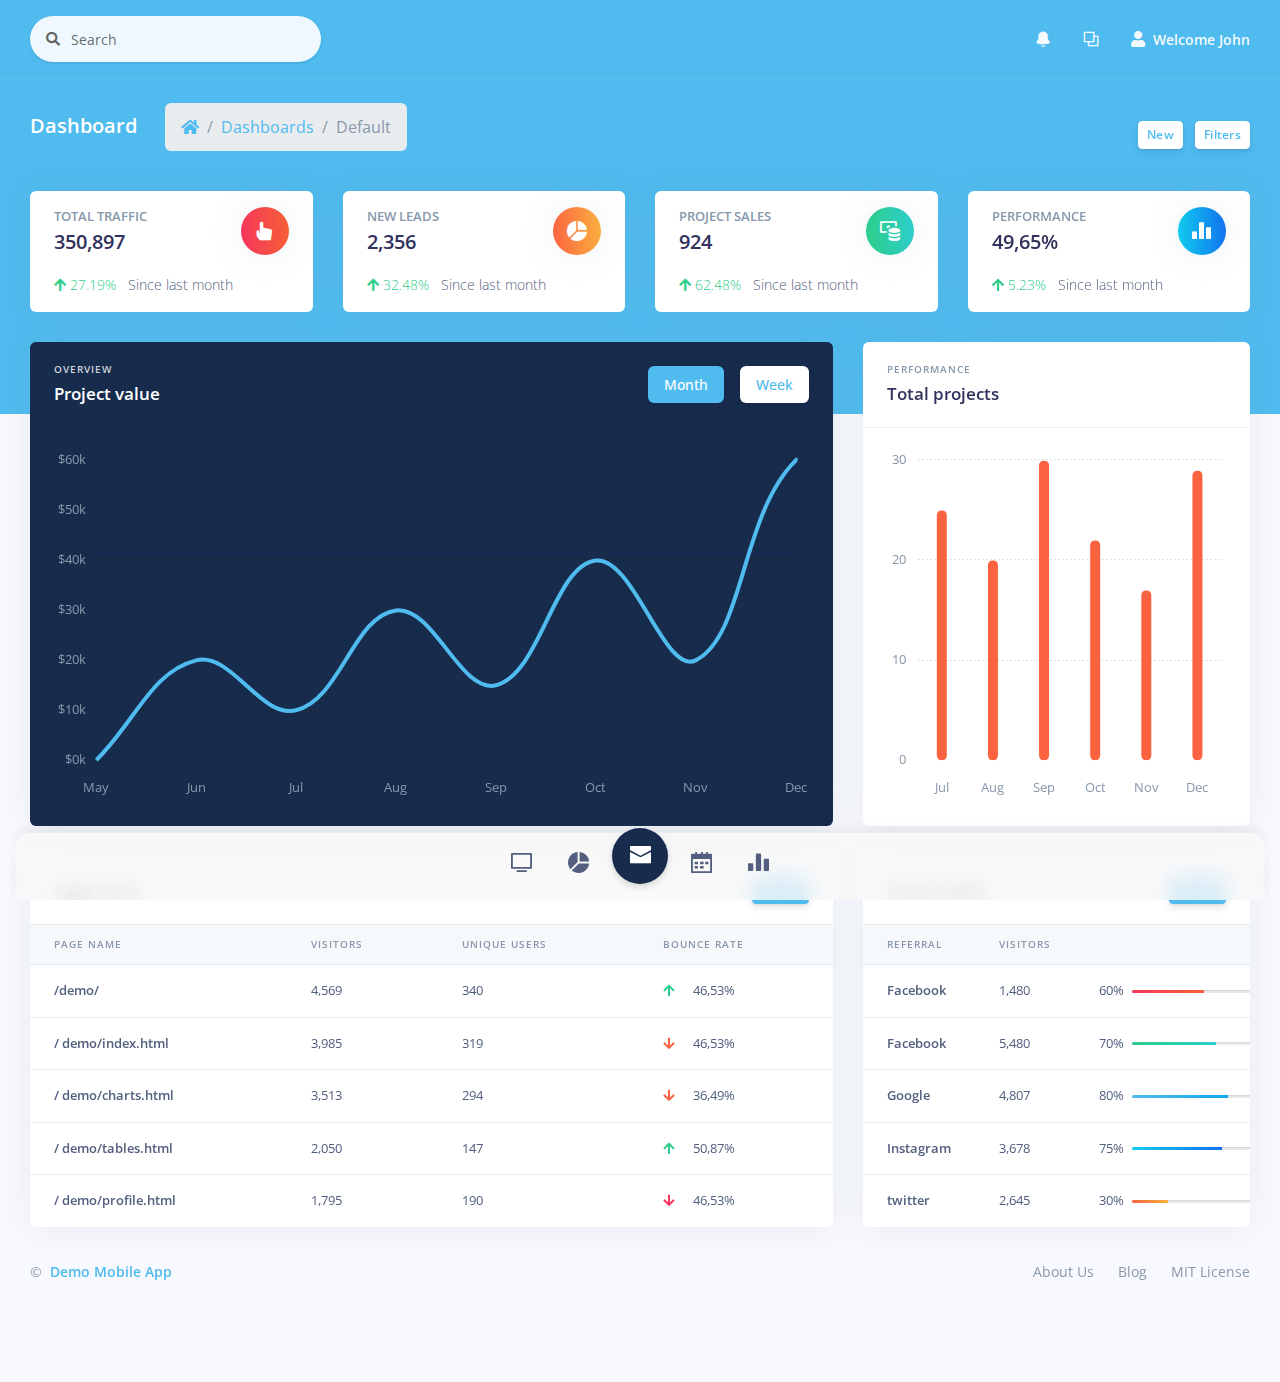
==== commit 4bf293d7: "rebrand changes" ====
--- a/dashboard.html
+++ b/dashboard.html
@@ -1,9 +1,7 @@
 <!--
 =========================================================
 
-* Go Trestles Product Team!
-* First American Demo 
-* Product Lunch and Learn 
+* Demo Mobile App
 
 =========================================================
 
@@ -15,8 +13,8 @@
   <meta charset="utf-8">
   <meta name="viewport" content="width=device-width, initial-scale=1, shrink-to-fit=no">
   <meta name="description" content="Dashboard">
-  <meta name="author" content="Trestles">
-  <title>Trestles Demo</title>
+  <meta name="author" content="Nicole Dormido">
+  <title>Demo Mobile App</title>
   <!-- Favicon -->
   <link rel="icon" href="assets/img/brand/favicon.png" type="image/png">
   <!-- Fonts -->
@@ -461,7 +459,7 @@
                 <tbody>
                   <tr>
                     <th scope="row">
-                      /trestles/
+                      /demo/
                     </th>
                     <td>
                       4,569
@@ -475,7 +473,7 @@
                   </tr>
                   <tr>
                     <th scope="row">
-                      /trestles/index.html
+                      / demo/index.html
                     </th>
                     <td>
                       3,985
@@ -489,7 +487,7 @@
                   </tr>
                   <tr>
                     <th scope="row">
-                      /trestles/charts.html
+                      / demo/charts.html
                     </th>
                     <td>
                       3,513
@@ -503,7 +501,7 @@
                   </tr>
                   <tr>
                     <th scope="row">
-                      /trestles/tables.html
+                      / demo/tables.html
                     </th>
                     <td>
                       2,050
@@ -517,7 +515,7 @@
                   </tr>
                   <tr>
                     <th scope="row">
-                      /trestles/profile.html
+                      / demo/profile.html
                     </th>
                     <td>
                       1,795
@@ -658,7 +656,7 @@
         <div class="row align-items-center justify-content-lg-between">
           <div class="col-lg-6">
             <div class="copyright text-center  text-lg-left  text-muted">
-              &copy; <a href="#" class="font-weight-bold ml-1" target="_blank">Trestles Demo</a>
+              &copy; <a href="#" class="font-weight-bold ml-1" target="_blank">Demo Mobile App</a>
             </div>
           </div>
           <div class="col-lg-6">
--- a/assets/css/demo.css
+++ b/assets/css/demo.css
@@ -8,7 +8,7 @@
 */
 :root
 {
-    --blue: #5e72e4;
+    --blue: #4fbbef;
     --indigo: #5603ad;
     --purple: #8965e0;
     --pink: #f3a4b5;
@@ -23,7 +23,7 @@
     --gray-dark: #32325d;
     --light: #ced4da;
     --lighter: #e9ecef;
-    --primary: #5e72e4;
+    --primary: #4fbbef;
     --secondary: #f7fafc;
     --success: #2dce89;
     --info: #11cdef;
@@ -208,7 +208,7 @@
 {
     text-decoration: none;
 
-    color: #5e72e4;
+    color: #4fbbef;
     background-color: transparent;
 }
 a:hover
@@ -2714,7 +2714,7 @@
 .form-control:focus
 {
     color: #8898aa;
-    border-color: #5e72e4;
+    border-color: #4fbbef;
     outline: 0;
     background-color: #fff;
     box-shadow: 0 3px 9px rgba(50, 50, 9, 0), 3px 4px 8px rgba(94, 114, 228, .1);
@@ -3341,15 +3341,15 @@
 .btn-primary
 {
     color: #fff;
-    border-color: #5e72e4;
-    background-color: #5e72e4;
+    border-color: #4fbbef;
+    background-color: #4fbbef;
     box-shadow: 0 4px 6px rgba(50, 50, 93, .11), 0 1px 3px rgba(0, 0, 0, .08);
 }
 .btn-primary:hover
 {
     color: #fff;
-    border-color: #5e72e4; 
-    background-color: #5e72e4;
+    border-color: #4fbbef; 
+    background-color: #4fbbef;
 }
 .btn-primary:focus,
 .btn-primary.focus
@@ -3360,15 +3360,15 @@
 .btn-primary:disabled
 {
     color: #fff;
-    border-color: #5e72e4; 
-    background-color: #5e72e4;
+    border-color: #4fbbef; 
+    background-color: #4fbbef;
 }
 .btn-primary:not(:disabled):not(.disabled):active,
 .btn-primary:not(:disabled):not(.disabled).active,
 .show > .btn-primary.dropdown-toggle
 {
     color: #fff;
-    border-color: #5e72e4; 
+    border-color: #4fbbef; 
     background-color: #324cdd;
 }
 .btn-primary:not(:disabled):not(.disabled):active:focus,
@@ -3820,16 +3820,16 @@
 
 .btn-outline-primary
 {
-    color: #5e72e4;
-    border-color: #5e72e4; 
+    color: #4fbbef;
+    border-color: #4fbbef; 
     background-color: transparent;
     background-image: none;
 }
 .btn-outline-primary:hover
 {
     color: #fff;
-    border-color: #5e72e4; 
-    background-color: #5e72e4;
+    border-color: #4fbbef; 
+    background-color: #4fbbef;
 }
 .btn-outline-primary:focus,
 .btn-outline-primary.focus
@@ -3839,7 +3839,7 @@
 .btn-outline-primary.disabled,
 .btn-outline-primary:disabled
 {
-    color: #5e72e4;
+    color: #4fbbef;
     background-color: transparent;
 }
 .btn-outline-primary:not(:disabled):not(.disabled):active,
@@ -3847,8 +3847,8 @@
 .show > .btn-outline-primary.dropdown-toggle
 {
     color: #fff;
-    border-color: #5e72e4; 
-    background-color: #5e72e4;
+    border-color: #4fbbef; 
+    background-color: #4fbbef;
 }
 .btn-outline-primary:not(:disabled):not(.disabled):active:focus,
 .btn-outline-primary:not(:disabled):not(.disabled).active:focus,
@@ -4292,7 +4292,7 @@
 
     text-decoration: none; 
 
-    color: #5e72e4;
+    color: #4fbbef;
 }
 .btn-link:hover
 {
@@ -5116,8 +5116,8 @@
 .custom-control-input:checked ~ .custom-control-label::before
 {
     color: #fff;
-    border-color: #5e72e4;
-    background-color: #5e72e4;
+    border-color: #4fbbef;
+    background-color: #4fbbef;
     box-shadow: 0 3px 2px rgba(233, 236, 239, .05);
 }
 .custom-control-input:focus ~ .custom-control-label::before
@@ -5126,13 +5126,13 @@
 }
 .custom-control-input:focus:not(:checked) ~ .custom-control-label::before
 {
-    border-color: #5e72e4;
+    border-color: #4fbbef;
 }
 .custom-control-input:not(:disabled):active ~ .custom-control-label::before
 {
     color: #fff;
-    border-color: #5e72e4;
-    background-color: #5e72e4;
+    border-color: #4fbbef;
+    background-color: #4fbbef;
     box-shadow: 0 3px 2px rgba(233, 236, 239, .05);
 }
 .custom-control-input[disabled] ~ .custom-control-label,
@@ -5200,8 +5200,8 @@
 
 .custom-checkbox .custom-control-input:indeterminate ~ .custom-control-label::before
 {
-    border-color: #5e72e4;
-    background-color: #5e72e4;
+    border-color: #4fbbef;
+    background-color: #4fbbef;
     box-shadow: none;
 }
 
@@ -5306,9 +5306,9 @@
 }
 .custom-select:focus
 {
-    border-color: #5e72e4;
+    border-color: #4fbbef;
     outline: 0;
-    box-shadow: inset 0 1px 2px rgba(0, 0, 0, .075), 0 0 0 0 #5e72e4;
+    box-shadow: inset 0 1px 2px rgba(0, 0, 0, .075), 0 0 0 0 #4fbbef;
 }
 .custom-select:focus::-ms-value
 {
@@ -5382,7 +5382,7 @@
 }
 .custom-file-input:focus ~ .custom-file-label
 {
-    border-color: #5e72e4;
+    border-color: #4fbbef;
     box-shadow: 0 3px 9px rgba(50, 50, 9, 0), 3px 4px 8px rgba(94, 114, 228, .1);
 }
 .custom-file-input[disabled] ~ .custom-file-label,
@@ -5484,7 +5484,7 @@
 
     border: 0;
     border-radius: 1rem;
-    background-color: #5e72e4;
+    background-color: #4fbbef;
     box-shadow: 0 .1rem .25rem rgba(0, 0, 0, .1);
 
     -webkit-appearance: none;
@@ -5523,7 +5523,7 @@
 
     border: 0;
     border-radius: 1rem;
-    background-color: #5e72e4;
+    background-color: #4fbbef;
     box-shadow: 0 .1rem .25rem rgba(0, 0, 0, .1);
 
     -moz-appearance: none;
@@ -5565,7 +5565,7 @@
 
     border: 0;
     border-radius: 1rem;
-    background-color: #5e72e4;
+    background-color: #4fbbef;
     box-shadow: 0 .1rem .25rem rgba(0, 0, 0, .1);
 
     appearance: none;
@@ -5723,7 +5723,7 @@
 .nav-pills .show > .nav-link
 {
     color: #fff;
-    background-color: #5e72e4;
+    background-color: #4fbbef;
 }
 
 .nav-fill .nav-item
@@ -6625,8 +6625,8 @@
     z-index: 3;
 
     color: #fff;
-    border-color: #5e72e4; 
-    background-color: #5e72e4;
+    border-color: #4fbbef; 
+    background-color: #4fbbef;
 }
 
 .page-item.disabled .page-link
@@ -7292,7 +7292,7 @@
     white-space: nowrap;
 
     color: #fff;
-    background-color: #5e72e4;
+    background-color: #4fbbef;
 
     justify-content: center;
 }
@@ -7401,8 +7401,8 @@
     z-index: 2;
 
     color: #fff;
-    border-color: #5e72e4; 
-    background-color: #5e72e4;
+    border-color: #4fbbef; 
+    background-color: #4fbbef;
 }
 .list-group-item + .list-group-item
 {
@@ -8759,7 +8759,7 @@
 
 .bg-primary
 {
-    background-color: #5e72e4 !important;
+    background-color: #4fbbef !important;
 }
 
 a.bg-primary:hover,
@@ -8975,7 +8975,7 @@
 
 .border-primary
 {
-    border-color: #5e72e4 !important;
+    border-color: #4fbbef !important;
 }
 
 .border-secondary
@@ -17739,7 +17739,7 @@
 
 .text-primary
 {
-    color: #5e72e4 !important;
+    color: #4fbbef !important;
 }
 
 a.text-primary:hover,
@@ -18381,7 +18381,7 @@
 
 .btn-neutral
 {
-    color: #5e72e4;
+    color: #4fbbef;
 }
 
 .btn-facebook
@@ -18863,7 +18863,7 @@
 
     vertical-align: middle;
 
-    color: #5e72e4;
+    color: #4fbbef;
 }
 .btn-icon-clipboard span
 {
@@ -19173,7 +19173,7 @@
 
 .accordion .card-header[aria-expanded='true'] .heading
 {
-    color: #5e72e4;
+    color: #4fbbef;
 }
 
 .main-content
@@ -19207,7 +19207,7 @@
 
 .custom-checkbox .custom-control-input:checked ~ .custom-control-label::before
 {
-    border-color: #5e72e4;
+    border-color: #4fbbef;
 }
 
 .custom-checkbox .custom-control-input:checked ~ .custom-control-label::after
@@ -19287,7 +19287,7 @@
 
 .custom-checkbox .custom-control-input:checked ~ .custom-control-label::before
 {
-    border-color: #5e72e4;
+    border-color: #4fbbef;
 }
 
 .custom-checkbox .custom-control-input:checked ~ .custom-control-label::after
@@ -19307,13 +19307,13 @@
 
 .custom-checkbox-primary .custom-control-input:checked ~ .custom-control-label::before
 {
-    border-color: #5e72e4;
-    background-color: #5e72e4;
+    border-color: #4fbbef;
+    background-color: #4fbbef;
 }
 
 .custom-checkbox-primary .custom-control-input:checked ~ .custom-control-label::after
 {
-    background-image: #5e72e4;
+    background-image: #4fbbef;
 }
 
 .custom-checkbox-secondary .custom-control-input:checked ~ .custom-control-label::before
@@ -19448,7 +19448,7 @@
 
 .custom-radio .custom-control-input:checked ~ .custom-control-label::before
 {
-    border-color: #5e72e4;
+    border-color: #4fbbef;
 }
 
 .custom-radio .custom-control-input:checked ~ .custom-control-label::after
@@ -19483,13 +19483,13 @@
 }
 .custom-toggle input:checked + .custom-toggle-slider
 {
-    border: 1px solid #5e72e4;
+    border: 1px solid #4fbbef;
 }
 .custom-toggle input:checked + .custom-toggle-slider:before
 {
     transform: translateX(28px); 
 
-    background: #5e72e4;
+    background: #4fbbef;
 }
 .custom-toggle input:disabled + .custom-toggle-slider
 {
@@ -19546,7 +19546,7 @@
 
     content: attr(data-label-on);
 
-    color: #5e72e4;
+    color: #4fbbef;
 }
 
 .custom-toggle-slider:after
@@ -19582,20 +19582,20 @@
 
 .custom-toggle-primary input:checked + .custom-toggle-slider
 {
-    border-color: #5e72e4;
+    border-color: #4fbbef;
 }
 .custom-toggle-primary input:checked + .custom-toggle-slider:before
 {
-    background: #5e72e4;
+    background: #4fbbef;
 }
 .custom-toggle-primary input:checked + .custom-toggle-slider:after
 {
-    color: #5e72e4;
+    color: #4fbbef;
 }
 
 .custom-toggle-primary input:disabled:checked + .custom-toggle-slider
 {
-    border-color: #5e72e4;
+    border-color: #4fbbef;
 }
 .custom-toggle-primary input:disabled:checked + .custom-toggle-slider:before
 {
@@ -20248,13 +20248,13 @@
 .focused .input-group-text
 {
     color: #8898aa;
-    border-color: #5e72e4; 
+    border-color: #4fbbef; 
     background-color: #fff;
 }
 
 .focused .form-control
 {
-    border-color: #5e72e4;
+    border-color: #4fbbef;
 }
 
 .focused .input-group-flush
@@ -20658,7 +20658,7 @@
 .modal-primary .modal-content
 {
     color: #fff; 
-    background-color: #5e72e4;
+    background-color: #4fbbef;
 }
 .modal-primary .modal-content .heading
 {
@@ -21474,7 +21474,7 @@
 {
     transform: rotate(90deg); 
 
-    color: #5e72e4;
+    color: #4fbbef;
 }
 .navbar-vertical .navbar-nav .nav .nav-link
 {
@@ -21595,7 +21595,7 @@
 
     color: #fff;
     border-radius: .375rem; 
-    background: #5e72e4;
+    background: #4fbbef;
 }
 .navbar-vertical.navbar-expand-xs .navbar-nav .nav .nav-link
 {
@@ -21713,7 +21713,7 @@
 
         color: #fff;
         border-radius: .375rem; 
-        background: #5e72e4;
+        background: #4fbbef;
     }
     .navbar-vertical.navbar-expand-sm .navbar-nav .nav .nav-link
     {
@@ -21832,7 +21832,7 @@
 
         color: #fff;
         border-radius: .375rem; 
-        background: #5e72e4;
+        background: #4fbbef;
     }
     .navbar-vertical.navbar-expand-md .navbar-nav .nav .nav-link
     {
@@ -21951,7 +21951,7 @@
 
         color: #fff;
         border-radius: .375rem; 
-        background: #5e72e4;
+        background: #4fbbef;
     }
     .navbar-vertical.navbar-expand-lg .navbar-nav .nav .nav-link
     {
@@ -22070,7 +22070,7 @@
 
         color: #fff;
         border-radius: .375rem; 
-        background: #5e72e4;
+        background: #4fbbef;
     }
     .navbar-vertical.navbar-expand-xl .navbar-nav .nav .nav-link
     {
@@ -22905,7 +22905,7 @@
 }
 .nav-link:hover
 {
-    color: #5e72e4;
+    color: #4fbbef;
 }
 .nav-link i.ni
 {
@@ -22927,7 +22927,7 @@
 
     transition: all .15s ease; 
 
-    color: #5e72e4;
+    color: #4fbbef;
     background-color: #fff;
     box-shadow: 0 4px 6px rgba(50, 50, 93, .11), 0 1px 3px rgba(0, 0, 0, .08);
 }
@@ -22940,7 +22940,7 @@
 .nav-pills .show > .nav-link
 {
     color: #fff;
-    background-color: #5e72e4;
+    background-color: #4fbbef;
 }
 
 @media (max-width: 575.98px)
@@ -23031,12 +23031,12 @@
 
 .popover-primary
 {
-    background-color: #5e72e4;
+    background-color: #4fbbef;
 }
 .popover-primary .popover-header
 {
     color: #fff; 
-    background-color: #5e72e4;
+    background-color: #4fbbef;
 }
 .popover-primary .popover-body
 {
@@ -23049,22 +23049,22 @@
 .popover-primary.bs-popover-top .arrow::after,
 .popover-primary.bs-popover-auto[x-placement^='top'] .arrow::after
 {
-    border-top-color: #5e72e4;
+    border-top-color: #4fbbef;
 }
 .popover-primary.bs-popover-right .arrow::after,
 .popover-primary.bs-popover-auto[x-placement^='right'] .arrow::after
 {
-    border-right-color: #5e72e4;
+    border-right-color: #4fbbef;
 }
 .popover-primary.bs-popover-bottom .arrow::after,
 .popover-primary.bs-popover-auto[x-placement^='bottom'] .arrow::after
 {
-    border-bottom-color: #5e72e4;
+    border-bottom-color: #4fbbef;
 }
 .popover-primary.bs-popover-left .arrow::after,
 .popover-primary.bs-popover-auto[x-placement^='left'] .arrow::after
 {
-    border-left-color: #5e72e4;
+    border-left-color: #4fbbef;
 }
 
 .popover-secondary
@@ -23565,7 +23565,7 @@
 
     text-transform: uppercase;
 
-    color: #5e72e4;
+    color: #4fbbef;
     border-radius: 30px; 
     background: rgba(94, 114, 228, .1);
 }
@@ -24007,7 +24007,7 @@
 
 .bg-blue
 {
-    background-color: #5e72e4 !important;
+    background-color: #4fbbef !important;
 }
 
 a.bg-blue:hover,
@@ -24202,7 +24202,7 @@
 
 .bg-gradient-primary
 {
-    background: linear-gradient(87deg, #5e72e4 0, #825ee4 100%) !important;
+    background: linear-gradient(87deg, #4fbbef 0, #11a7ef 100%) !important;
 }
 
 .bg-gradient-secondary
@@ -24262,7 +24262,7 @@
 
 .bg-gradient-blue
 {
-    background: linear-gradient(87deg, #5e72e4 0, #825ee4 100%) !important;
+    background: linear-gradient(87deg, #4fbbef 0, #11a7ef 100%) !important;
 }
 
 .bg-gradient-indigo
@@ -24558,7 +24558,7 @@
 
 .bg-gradient-primary
 {
-    background: linear-gradient(87deg, #5e72e4 0, #825ee4 100%) !important;
+    background: linear-gradient(87deg, #4fbbef 0, #11a7ef 100%) !important;
 }
 
 .bg-gradient-secondary
@@ -24618,12 +24618,12 @@
 
 .fill-primary
 {
-    fill: #5e72e4;
+    fill: #4fbbef;
 }
 
 .stroke-primary
 {
-    stroke: #5e72e4;
+    stroke: #4fbbef;
 }
 
 .fill-secondary
@@ -25595,7 +25595,7 @@
 
 .text-blue
 {
-    color: #5e72e4 !important;
+    color: #4fbbef !important;
 }
 
 a.text-blue:hover,
@@ -25903,13 +25903,13 @@
 }
 .datepicker table tr td.highlighted.focused
 {
-    background: #5e72e4;
+    background: #4fbbef;
 }
 .datepicker table tr td.highlighted.disabled,
 .datepicker table tr td.highlighted.disabled:active
 {
     color: #ced4da; 
-    background: #5e72e4;
+    background: #4fbbef;
 }
 .datepicker table tr td.today
 {
@@ -25929,7 +25929,7 @@
 {
     color: #fff;
     border-radius: 0; 
-    background: #5e72e4;
+    background: #4fbbef;
 }
 .datepicker table tr td.range.focused
 {
@@ -25956,7 +25956,7 @@
 .datepicker table tr td.range.today.disabled:active
 {
     color: #fff; 
-    background: #5e72e4;
+    background: #4fbbef;
 }
 .datepicker table tr td.day.range-start
 {
@@ -25979,7 +25979,7 @@
 .datepicker table tr td.day.range:hover
 {
     color: #fff; 
-    background: #5e72e4;
+    background: #4fbbef;
 }
 .datepicker table tr td.active,
 .datepicker table tr td.active.highlighted,
@@ -25987,7 +25987,7 @@
 .datepicker table tr td.active.highlighted:hover
 {
     color: #fff;
-    background: #5e72e4;
+    background: #4fbbef;
     box-shadow: none;
 }
 .datepicker table tr td span
@@ -26187,7 +26187,7 @@
 }
 table.dataTable tbody > tr.selected
 {
-    background-color: #5e72e4;
+    background-color: #4fbbef;
 }
 
 .dataTables_length,
@@ -26248,8 +26248,8 @@
 
 .dz-drag-hover .dz-message
 {
-    color: #5e72e4; 
-    border-color: #5e72e4;
+    color: #4fbbef; 
+    border-color: #4fbbef;
 }
 
 .dropzone-multiple .dz-message
@@ -26421,7 +26421,7 @@
 }
 .fc-icon:hover
 {
-    color: #5e72e4;
+    color: #4fbbef;
 }
 
 .fc-button
@@ -26954,7 +26954,7 @@
 
 .noUi-connect
 {
-    background: #5e72e4;
+    background: #4fbbef;
 }
 
 .noUi-draggable
@@ -27194,7 +27194,7 @@
 
 .noUi-connect
 {
-    background: #5e72e4;
+    background: #4fbbef;
     box-shadow: none;
 }
 
@@ -27211,14 +27211,14 @@
 
     border: 0;
     border-radius: 100%;
-    background-color: #5e72e4;
+    background-color: #4fbbef;
     box-shadow: none;
 }
 
 .noUi-horizontal .noUi-handle.noUi-active,
 .noUi-vertical .noUi-handle.noUi-active
 {
-    box-shadow: 0 0 0 2px #5e72e4;
+    box-shadow: 0 0 0 2px #4fbbef;
 }
 
 .input-slider--cyan .noUi-connect
@@ -27367,7 +27367,7 @@
 .ql-editor:focus
 {
     color: #8898aa;
-    border-color: #5e72e4;
+    border-color: #4fbbef;
     outline: 0;
     background-color: #fff;
     box-shadow: 0 3px 9px rgba(50, 50, 9, 0), 3px 4px 8px rgba(94, 114, 228, .1);
@@ -27426,7 +27426,7 @@
 }
 .ql-toolbar button:hover
 {
-    color: #5e72e4;
+    color: #4fbbef;
 }
 .ql-toolbar button:first-child
 {
@@ -27435,7 +27435,7 @@
 
 .ql-toolbar .ql-active
 {
-    color: #5e72e4;
+    color: #4fbbef;
 }
 
 .ql-toolbar button svg
@@ -27622,16 +27622,16 @@
 .ql-tooltip.ql-editing .ql-action::before
 {
     color: #fff;
-    border-color: #5e72e4;
-    background-color: #5e72e4;
+    border-color: #4fbbef;
+    background-color: #4fbbef;
     box-shadow: 0 4px 6px rgba(50, 50, 93, .11), 0 1px 3px rgba(0, 0, 0, .08);
 }
 .ql-tooltip .ql-action::before:hover,
 .ql-tooltip.ql-editing .ql-action::before:hover
 {
     color: #fff;
-    border-color: #5e72e4; 
-    background-color: #5e72e4;
+    border-color: #4fbbef; 
+    background-color: #4fbbef;
 }
 .ql-tooltip .ql-action::before:focus,
 .ql-tooltip .ql-action::before.focus,
@@ -27646,8 +27646,8 @@
 .ql-tooltip.ql-editing .ql-action::before:disabled
 {
     color: #fff;
-    border-color: #5e72e4; 
-    background-color: #5e72e4;
+    border-color: #4fbbef; 
+    background-color: #4fbbef;
 }
 .ql-tooltip .ql-action::before:not(:disabled):not(.disabled):active,
 .ql-tooltip .ql-action::before:not(:disabled):not(.disabled).active,
@@ -27657,7 +27657,7 @@
 .show > .ql-tooltip.ql-editing .ql-action::before.dropdown-toggle
 {
     color: #fff;
-    border-color: #5e72e4; 
+    border-color: #4fbbef; 
     background-color: #324cdd;
 }
 .ql-tooltip .ql-action::before:not(:disabled):not(.disabled):active:focus,
@@ -28946,7 +28946,7 @@
 .select2-container--default .select2-search--dropdown .select2-search__field:focus
 {
     color: #8898aa;
-    border-color: #5e72e4;
+    border-color: #4fbbef;
     outline: 0;
     background-color: #fff;
     box-shadow: 0 3px 9px rgba(50, 50, 9, 0), 3px 4px 8px rgba(94, 114, 228, .1);
@@ -29353,7 +29353,7 @@
 .bootstrap-datetimepicker-widget a[data-action='togglePicker'],
 .bootstrap-datetimepicker-widget a[data-action='togglePicker']:hover
 {
-    color: #5e72e4;
+    color: #4fbbef;
 }
 
 .bootstrap-datetimepicker-widget a[data-action]:active
@@ -29440,7 +29440,7 @@
 {
     text-align: center;
 
-    color: #5e72e4; 
+    color: #4fbbef; 
     border-radius: 3px;
 }
 
@@ -29518,7 +29518,7 @@
 
     text-align: center;
 
-    color: #5e72e4; 
+    color: #4fbbef; 
     border-radius: 4px;
     border-radius: 50%;
 }
@@ -29540,7 +29540,7 @@
 
     text-align: center;
 
-    color: #5e72e4;
+    color: #4fbbef;
 }
 
 .bootstrap-datetimepicker-widget table thead tr:first-child th
@@ -29630,7 +29630,7 @@
 .bootstrap-datetimepicker-widget table td.active:hover > div
 {
     color: #fff;
-    background-color: #5e72e4;
+    background-color: #4fbbef;
     box-shadow: 0 1px 10px 0 rgba(0, 0, 0, .2);
 }
 
@@ -29667,7 +29667,7 @@
 .bootstrap-datetimepicker-widget table td span.active
 {
     color: #fff; 
-    background-color: #5e72e4;
+    background-color: #4fbbef;
 }
 
 .bootstrap-datetimepicker-widget table td span.old
@@ -29783,7 +29783,7 @@
 
 input.datetimepicker[data-color='orange'] + .bootstrap-datetimepicker-widget
 {
-    background-color: #5e72e4;
+    background-color: #4fbbef;
 }
 input.datetimepicker[data-color='orange'] + .bootstrap-datetimepicker-widget table td.active > div,
 input.datetimepicker[data-color='orange'] + .bootstrap-datetimepicker-widget table td.active:hover > div,
@@ -29791,7 +29791,7 @@
 input.datetimepicker[data-color='orange'] + .bootstrap-datetimepicker-widget.dropdown-menu.top:after,
 input.datetimepicker[data-color='orange'] + .bootstrap-datetimepicker-widget.dropdown-menu.bottom:before
 {
-    color: #5e72e4;
+    color: #4fbbef;
 }
 
 input.datetimepicker[data-color='blue'] + .bootstrap-datetimepicker-widget
